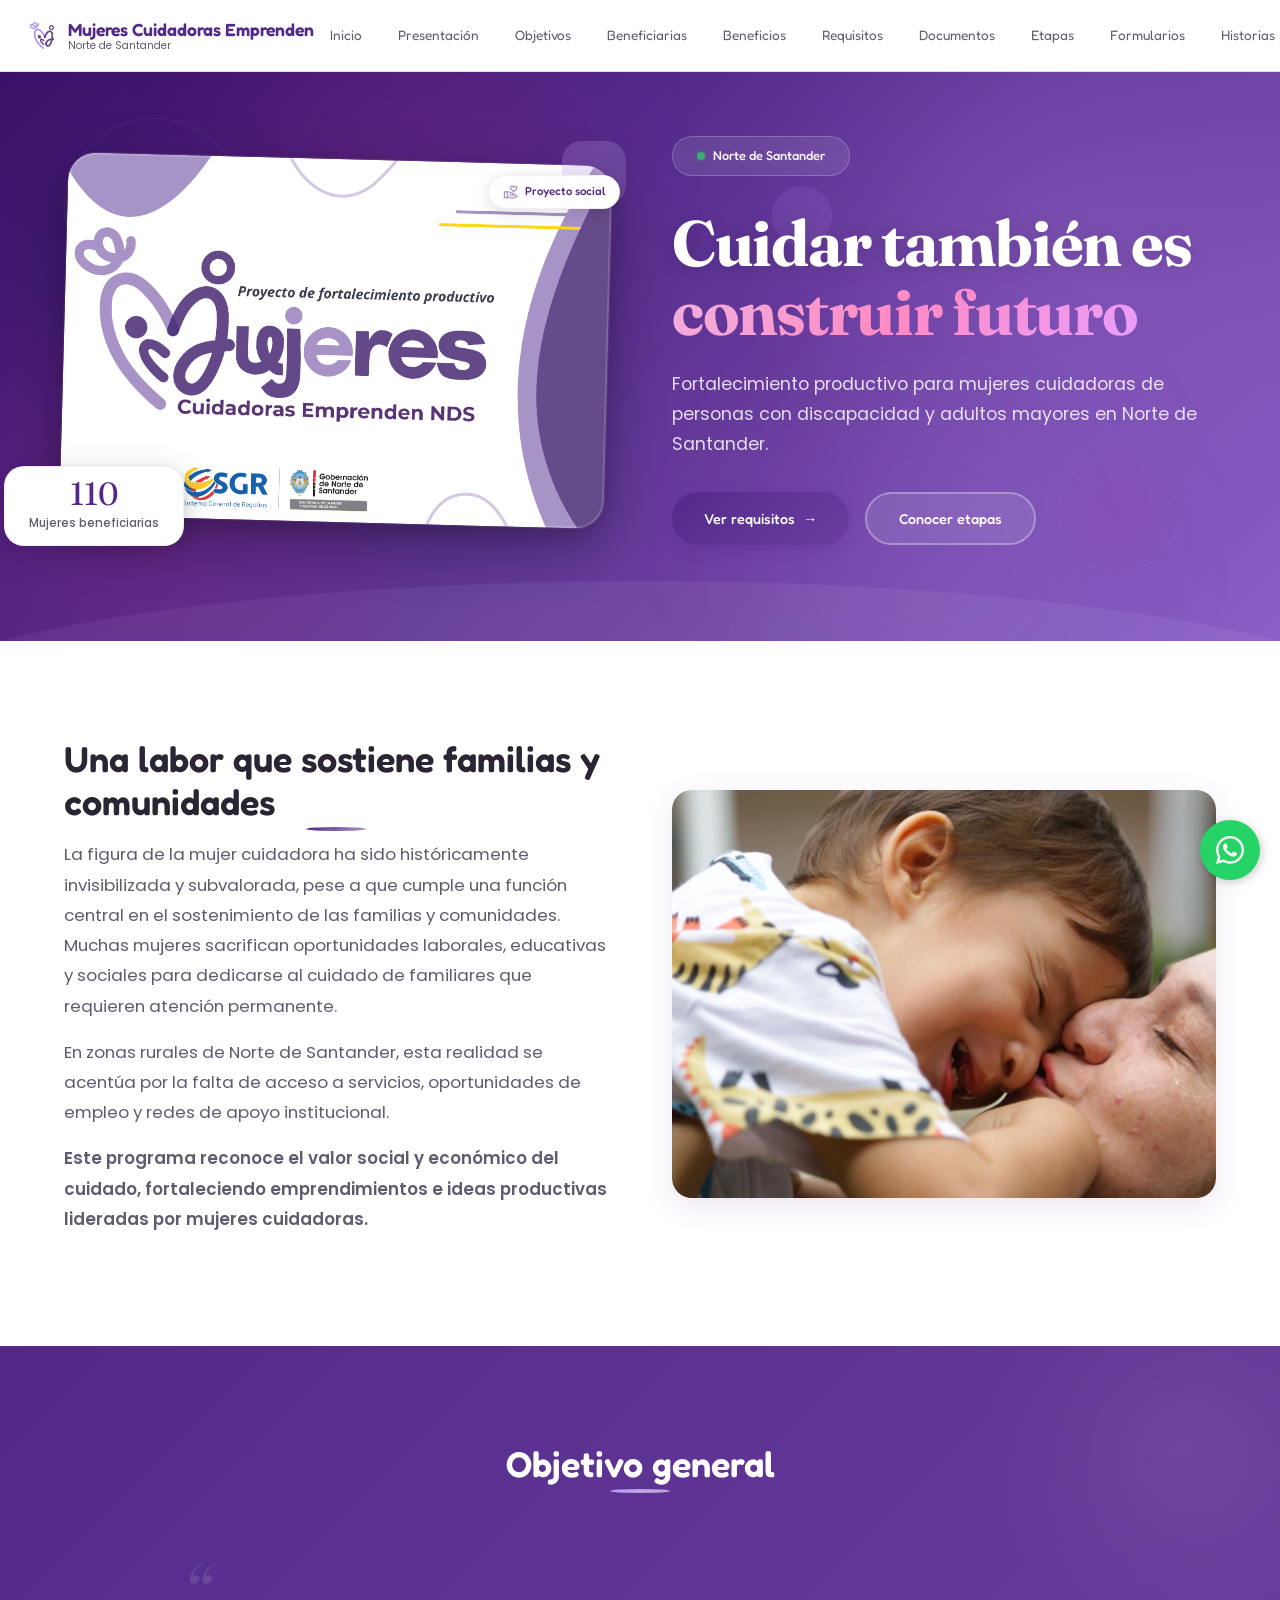
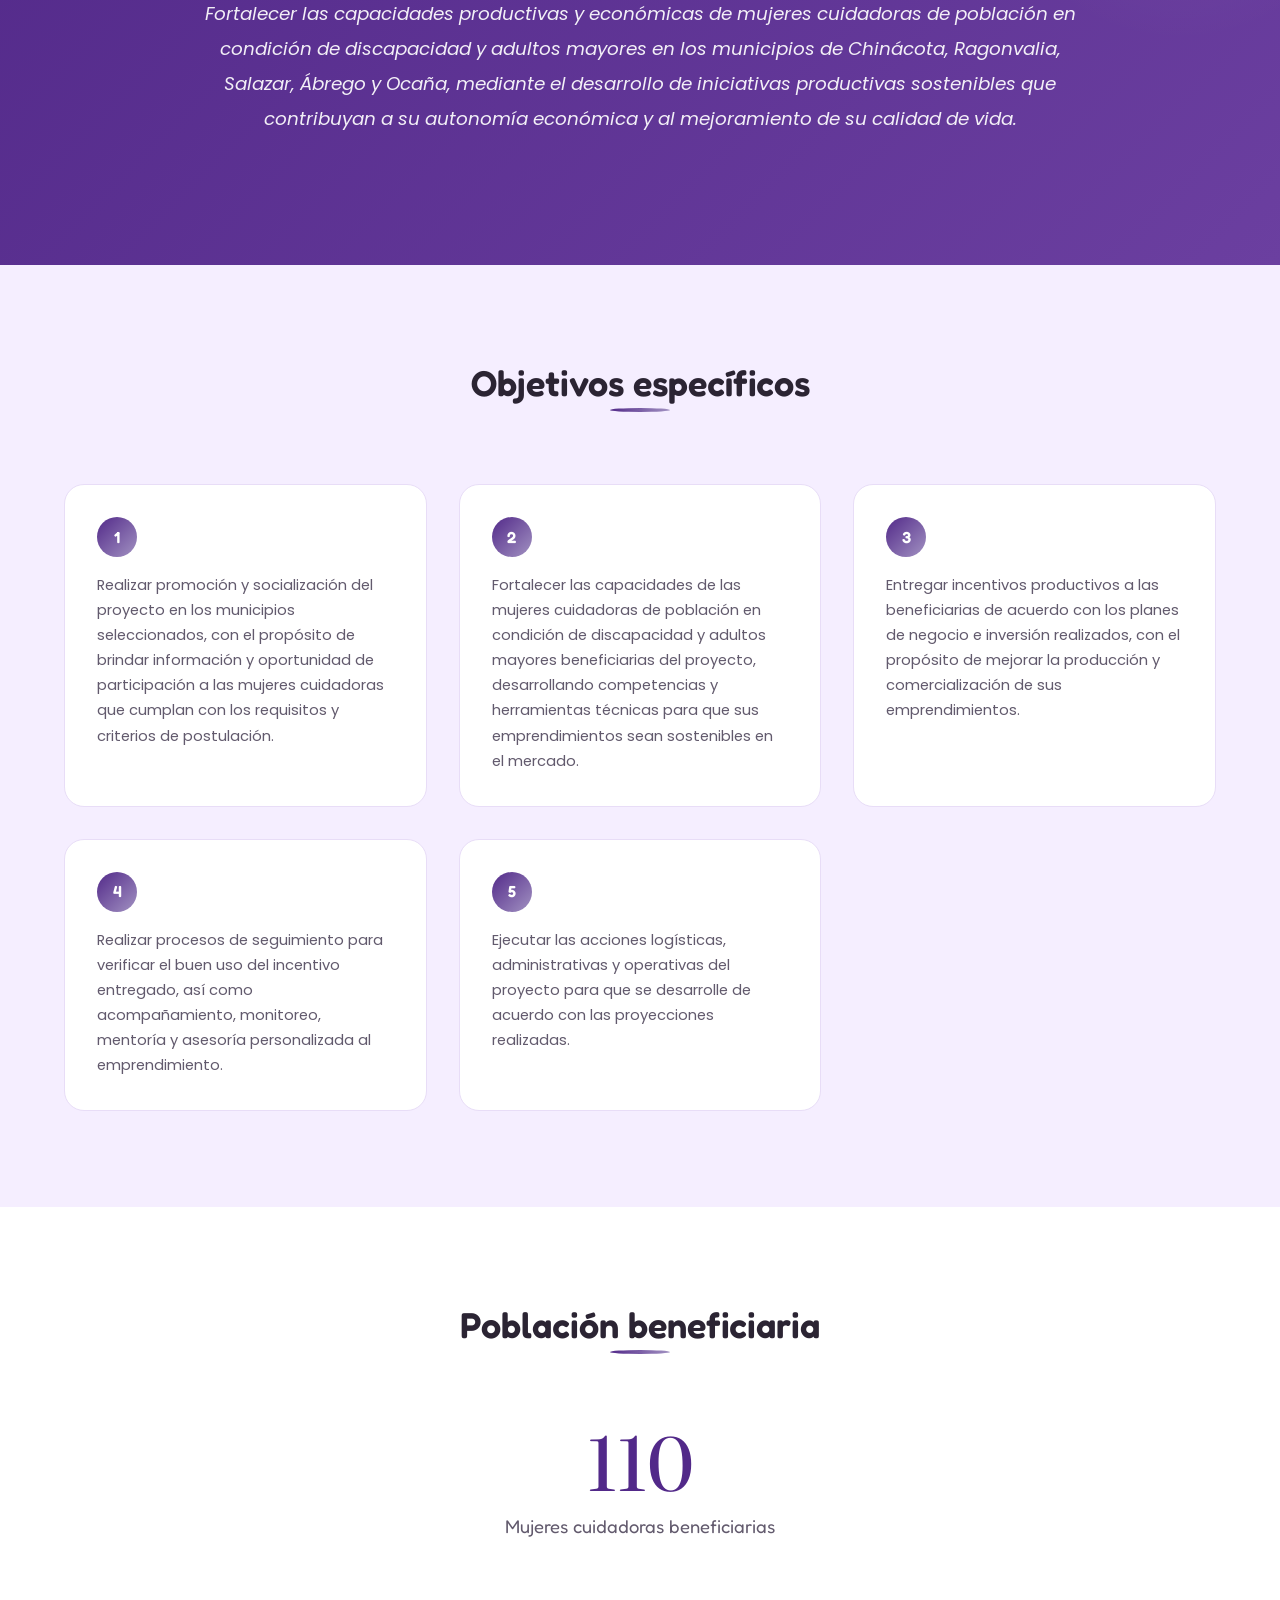
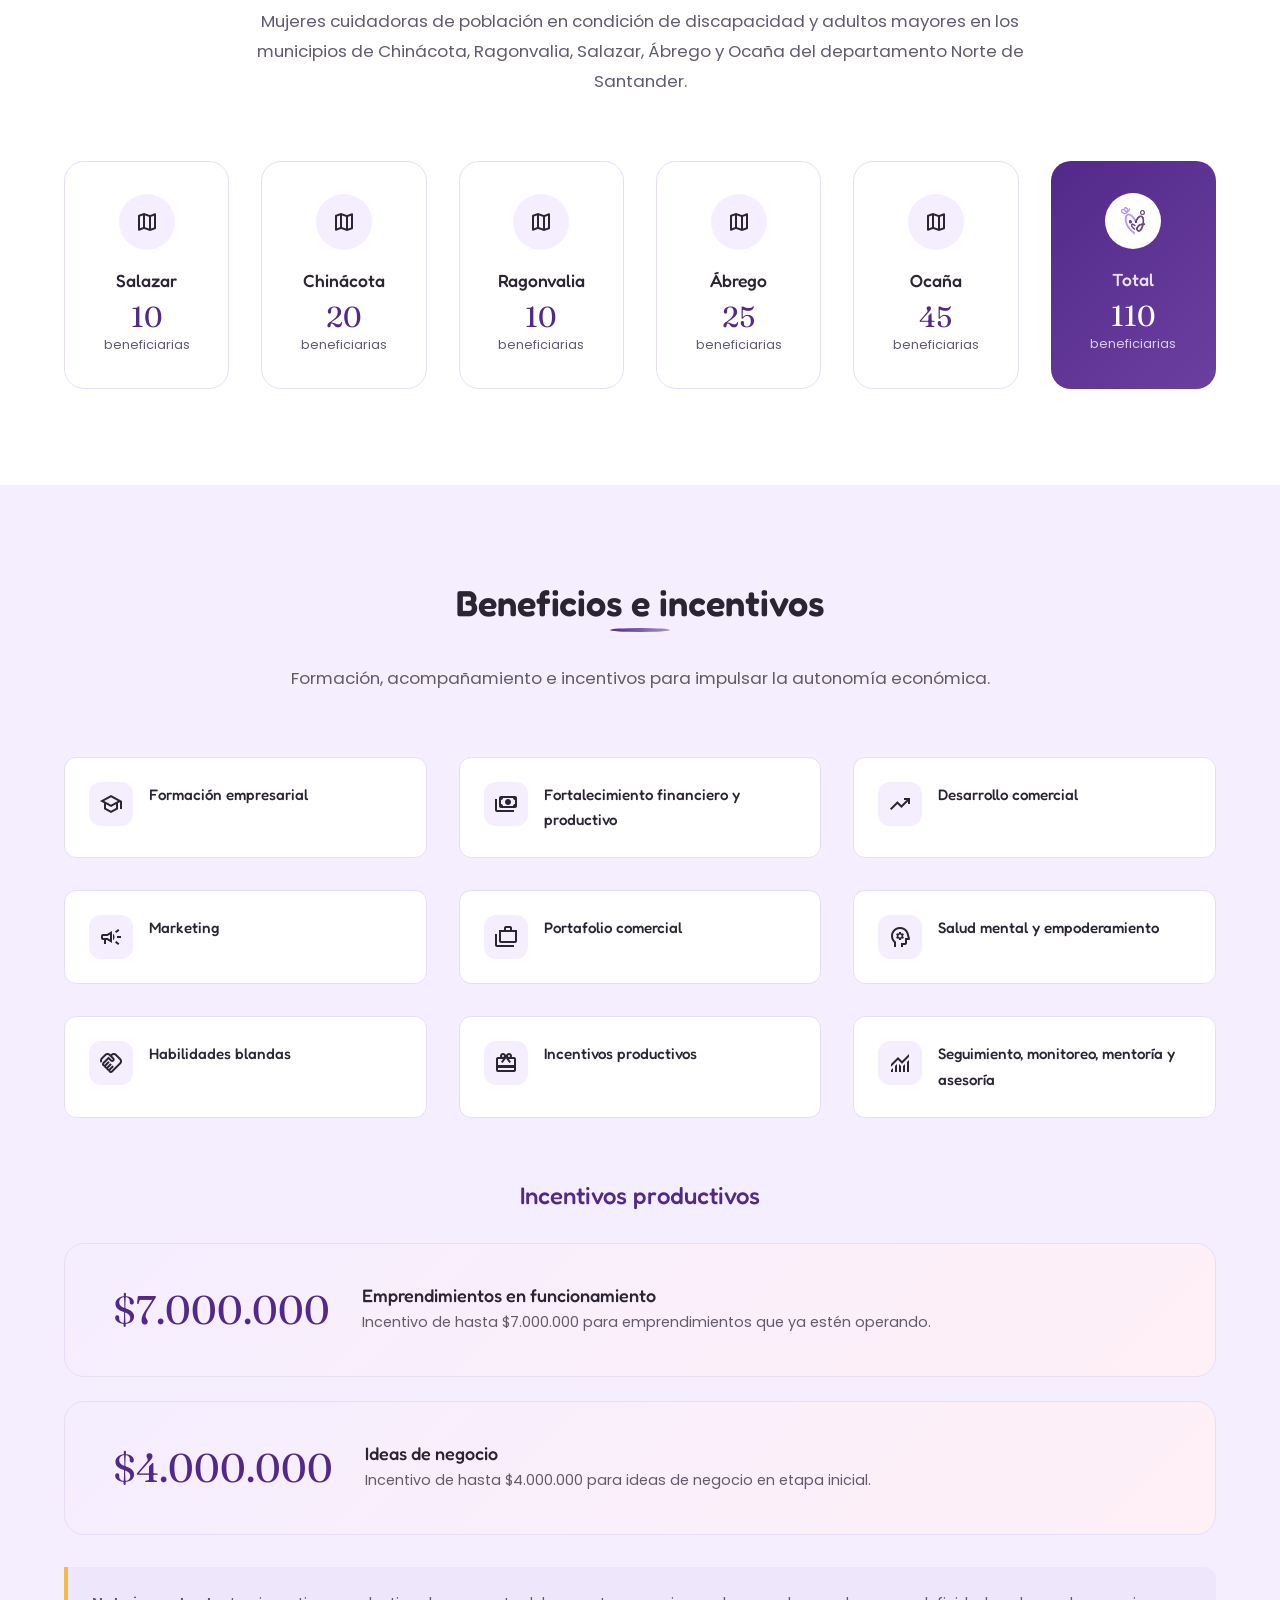
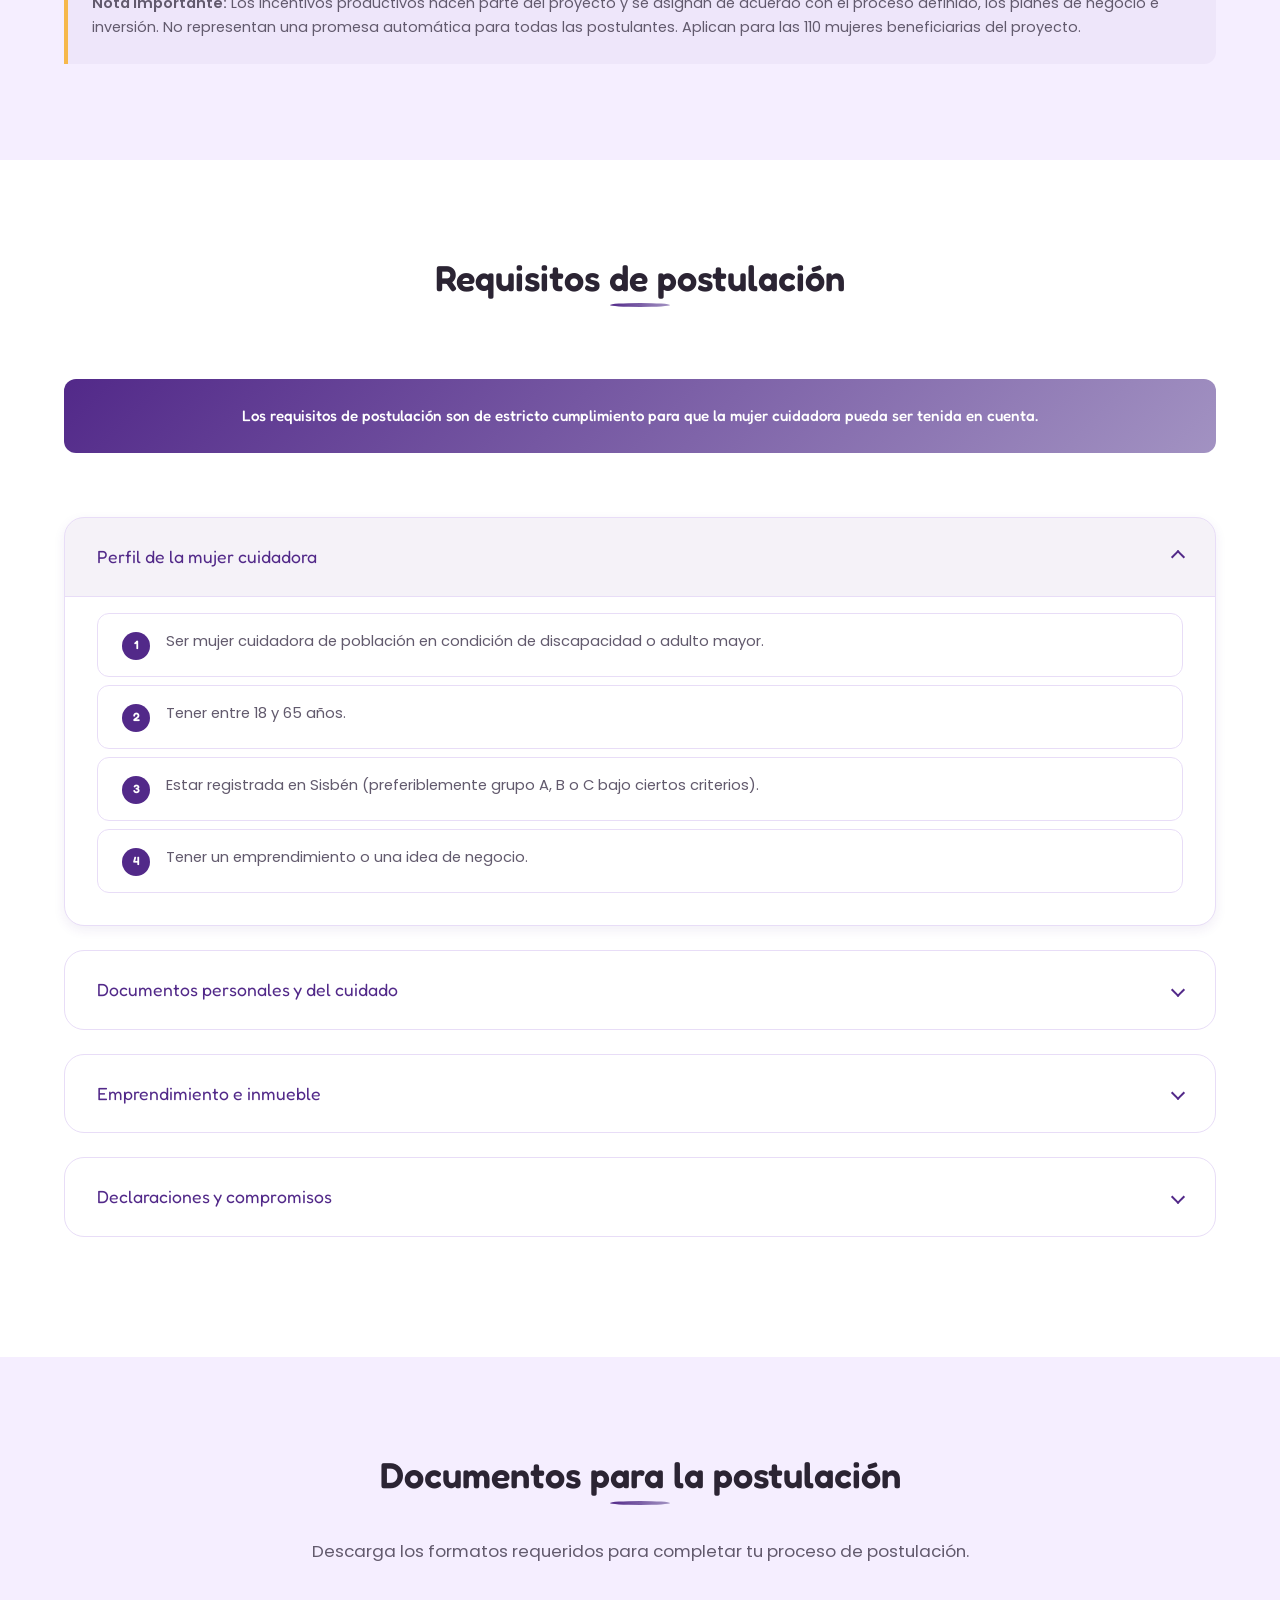
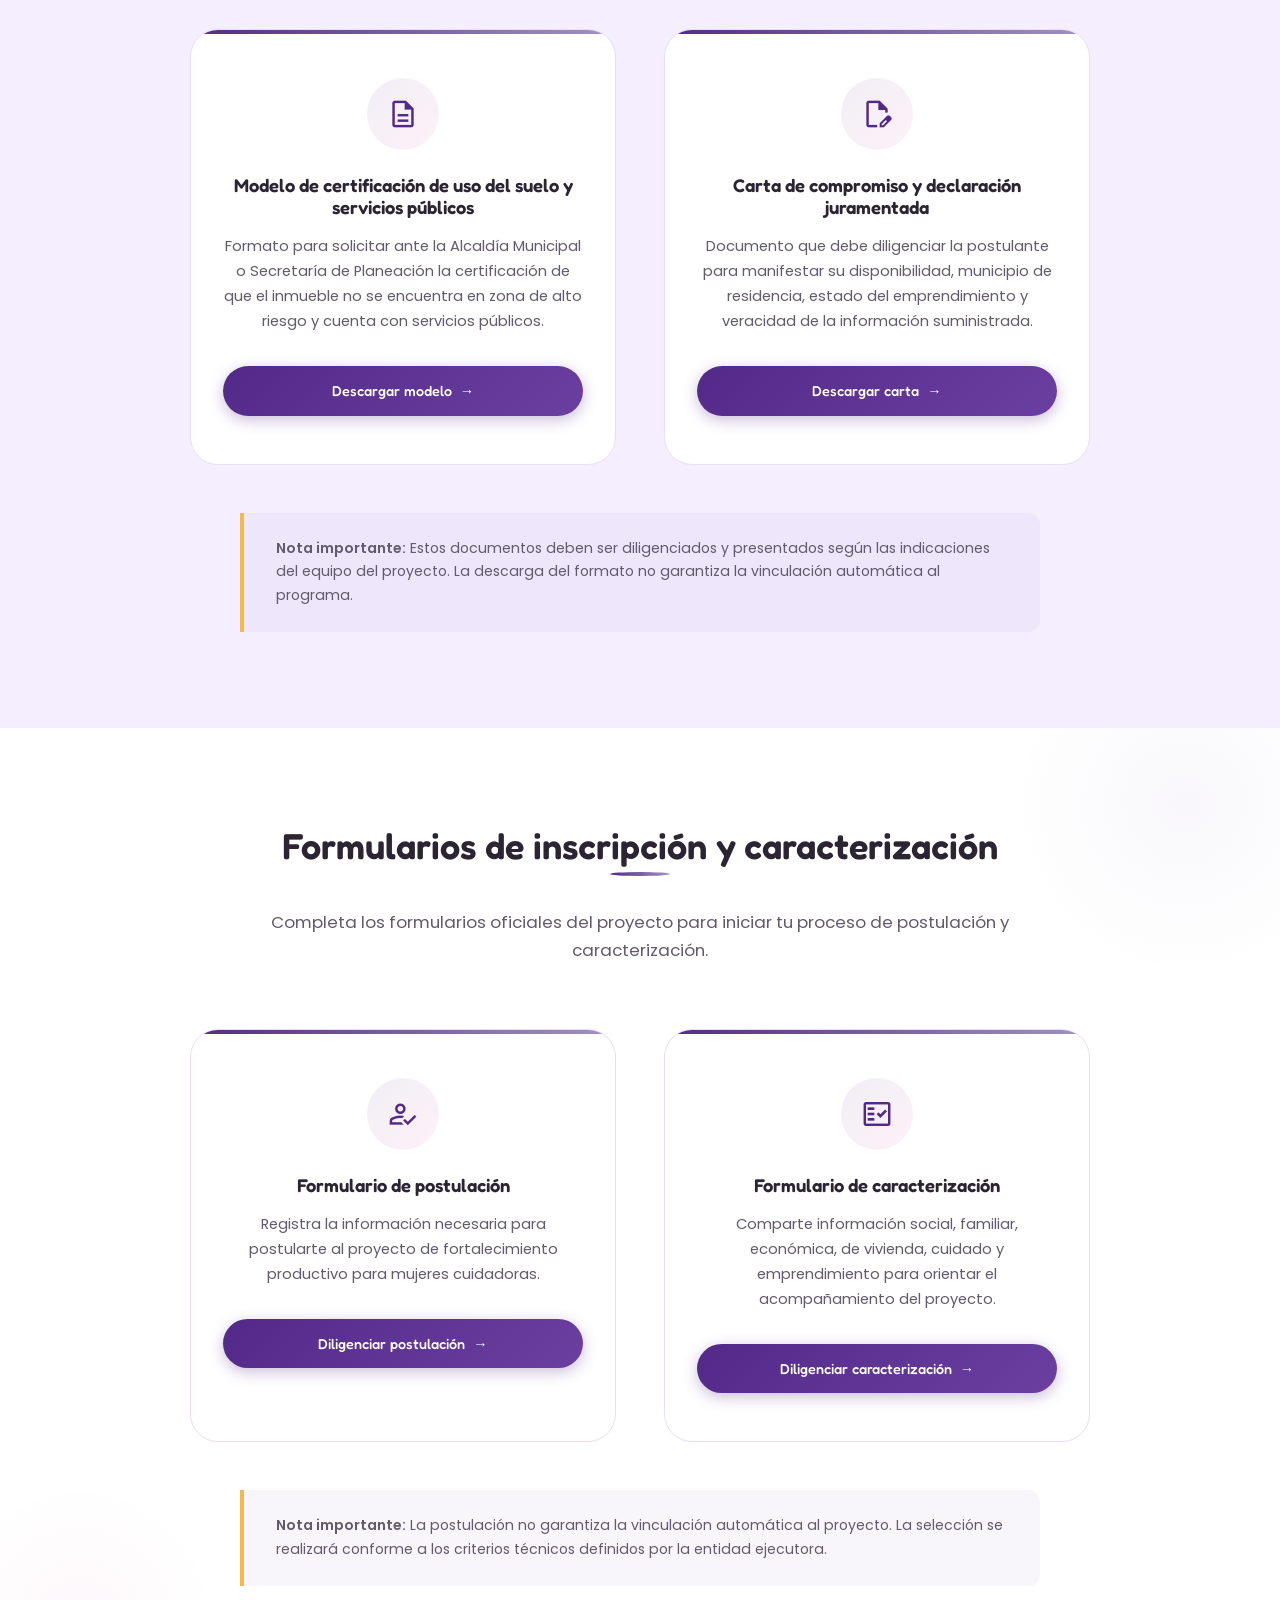
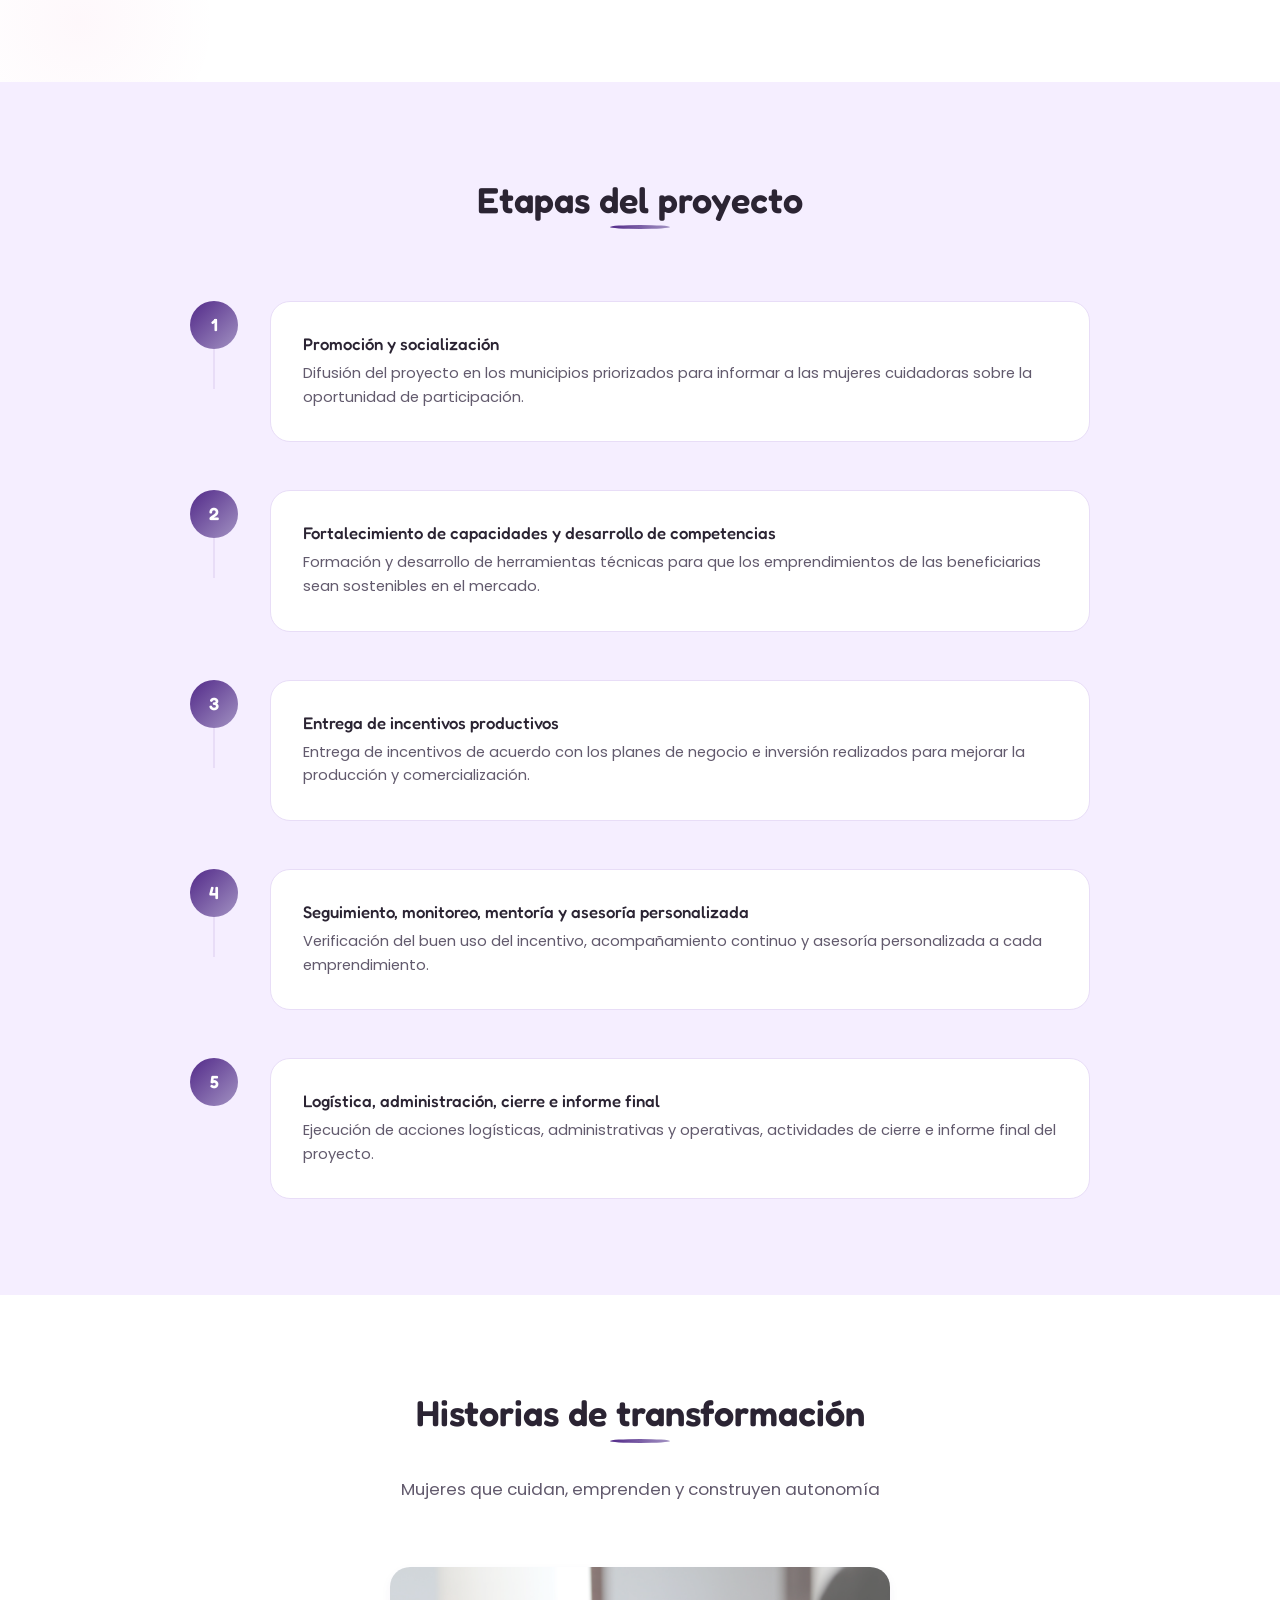
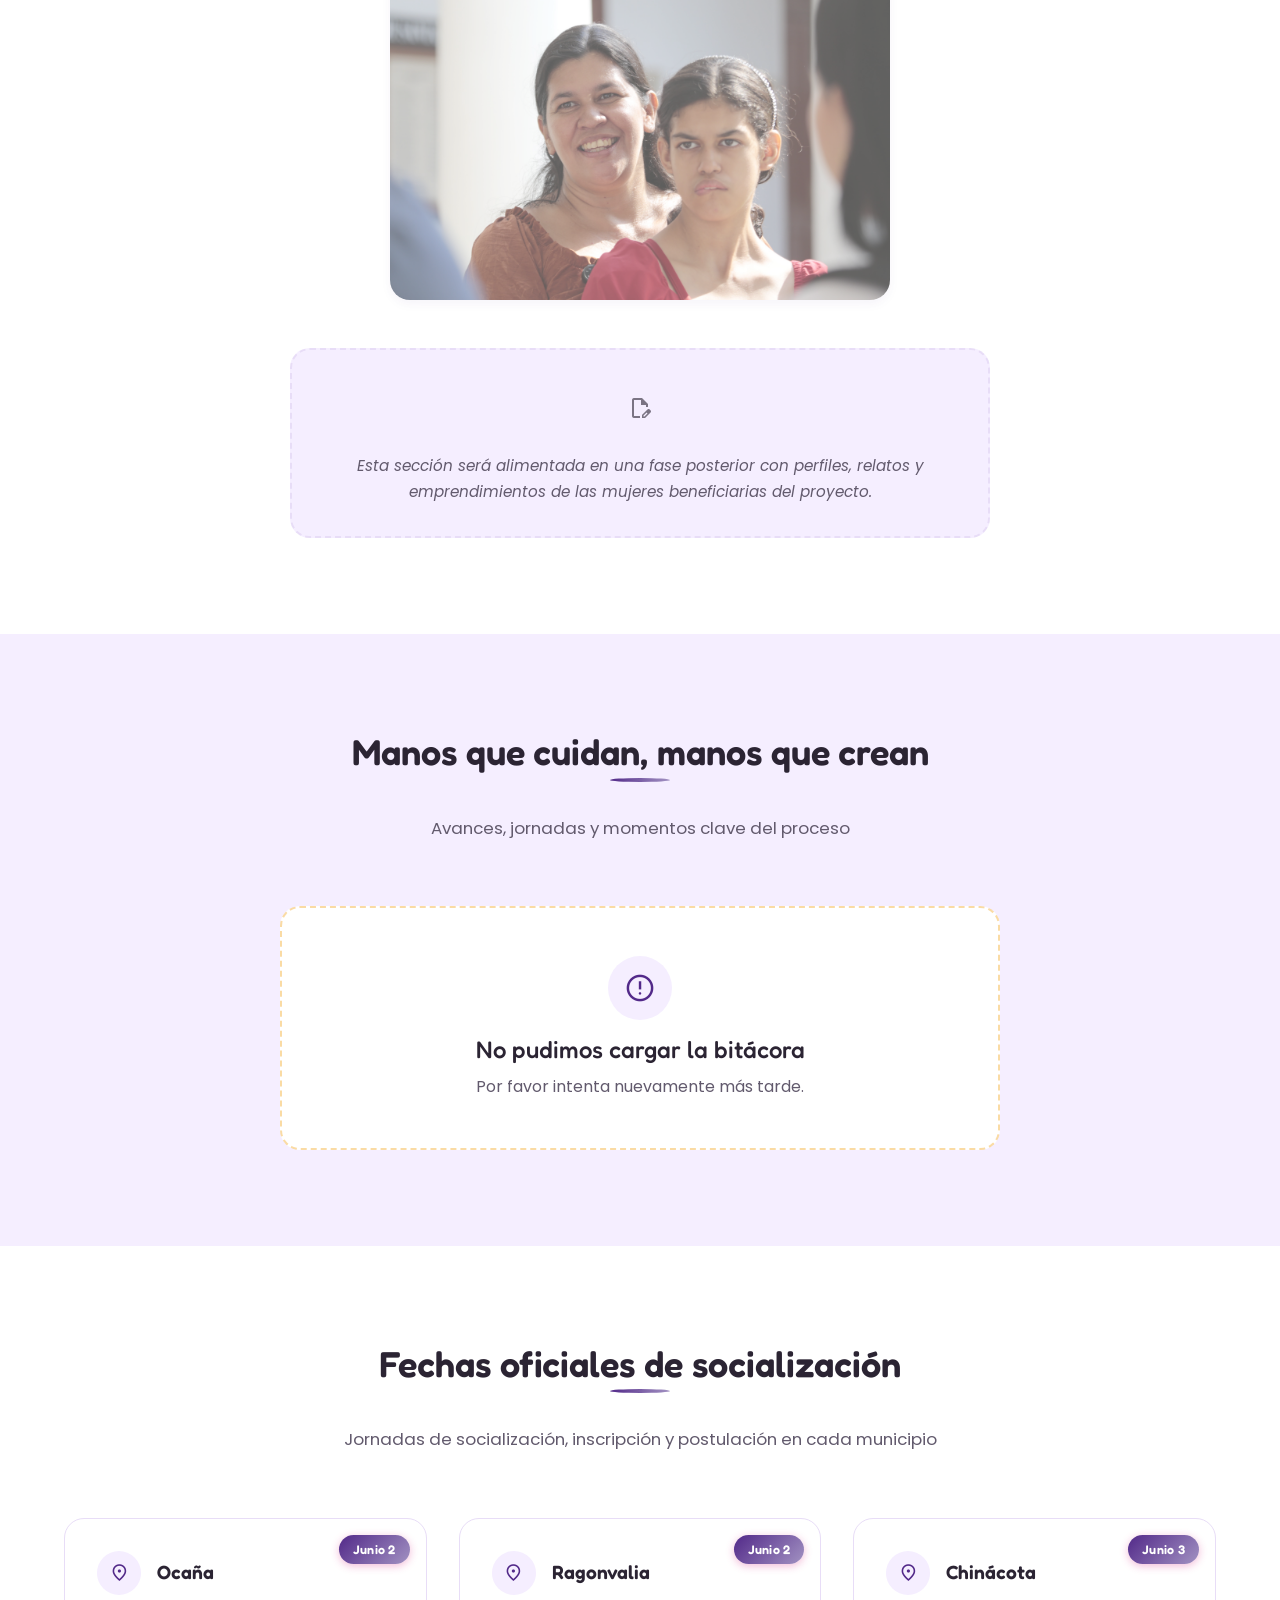
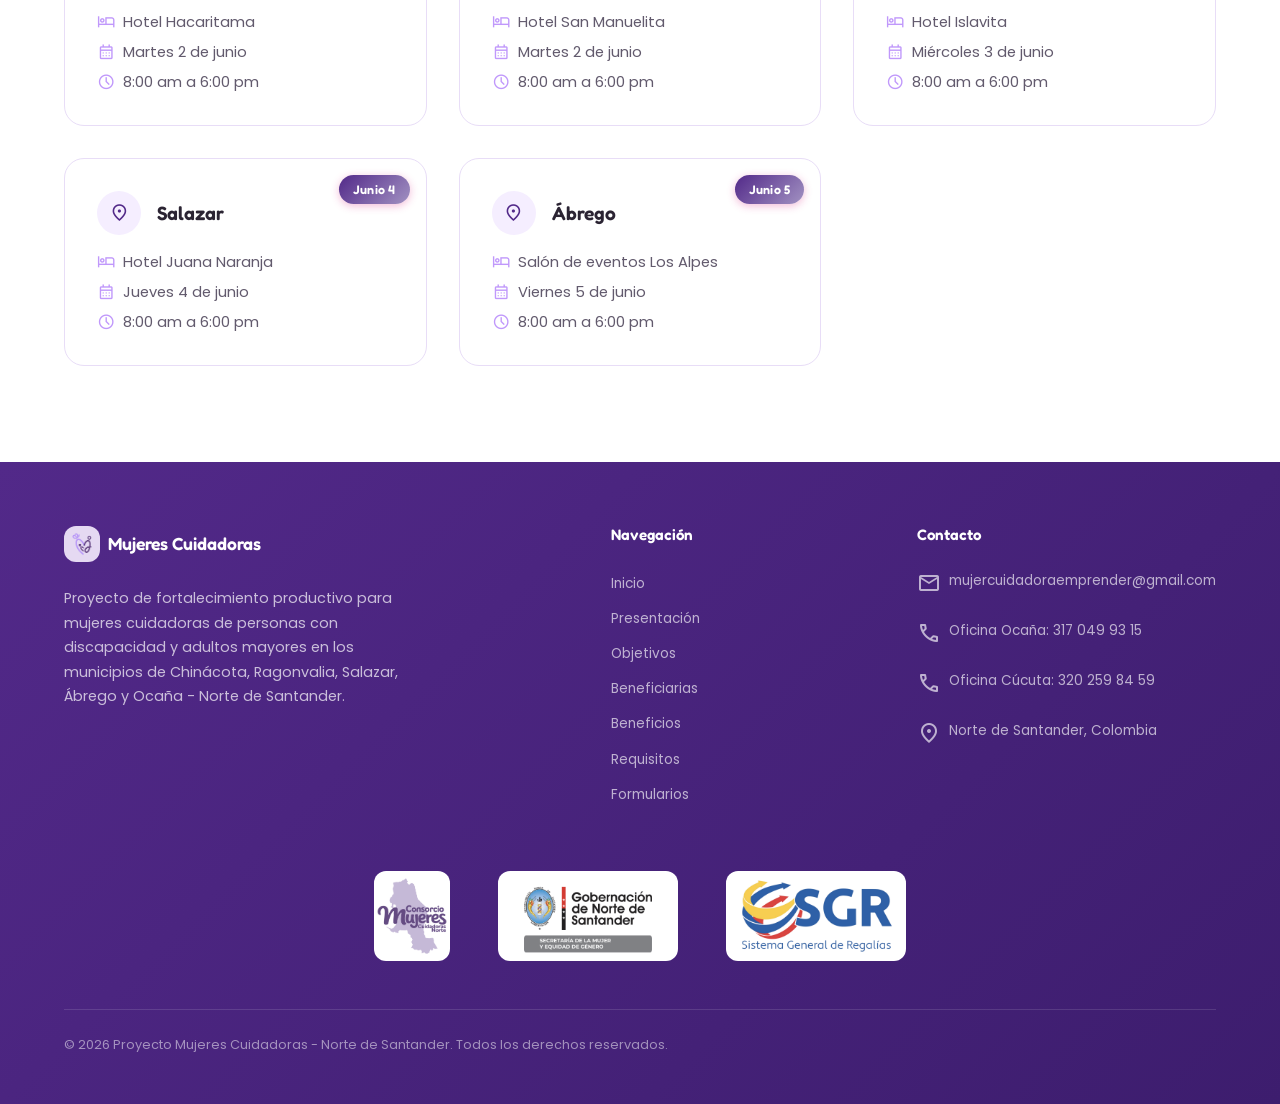
==== index.html @ 7362c246 "wawawawa" ====
<!DOCTYPE html>
<html lang="es">

<head>
    <meta charset="UTF-8">
    <meta name="viewport" content="width=device-width, initial-scale=1.0">
    <title>Fortalecimiento Productivo - Mujer Cuidadora | Norte de Santander</title>
    <meta name="description"
        content="Proyecto de fortalecimiento productivo para mujeres cuidadoras de personas con discapacidad y adultos mayores en Chinácota, Ragonvalia, Salazar, Ábrego y Ocaña, Norte de Santander.">
    <link rel="preconnect" href="https://fonts.googleapis.com">
    <link rel="preconnect" href="https://fonts.gstatic.com" crossorigin>
    <link
        href="https://fonts.googleapis.com/css2?family=Fraunces:wght@100..900&family=Fredoka:wght@300..700&family=Poppins:wght@300;400;500;600;700&display=swap"
        rel="stylesheet">
    <link href="https://fonts.googleapis.com/css2?family=Material+Symbols+Outlined:opsz,wght,FILL,GRAD@24,400,0,0"
        rel="stylesheet" />
    <link rel="stylesheet" href="css/main.css">
</head>

<body>
    <!-- HEADER -->
    <header class="site-header" id="inicio">
        <div class="site-header__inner">
            <a href="#inicio" class="site-header__logo" aria-label="Inicio">
                <img src="img/logo_sin_fondo.png" alt="Logo Mujeres Cuidadoras" class="site-header__logo-icon">
                <span class="site-header__logo-text">Mujeres Cuidadoras Emprenden<small>Norte de
                        Santander</small></span>
            </a>
            <nav class="site-nav" aria-label="Navegación principal">
                <button class="site-nav__toggle" aria-label="Abrir menú" aria-expanded="false">
                    <span class="site-nav__toggle-line"></span>
                    <span class="site-nav__toggle-line"></span>
                    <span class="site-nav__toggle-line"></span>
                </button>
                <ul class="site-nav__list" role="menubar">
                    <li role="none"><a href="#inicio" class="site-nav__link" role="menuitem">Inicio</a></li>
                    <li role="none"><a href="#presentacion" class="site-nav__link" role="menuitem">Presentación</a></li>
                    <li role="none"><a href="#objetivos" class="site-nav__link" role="menuitem">Objetivos</a></li>
                    <li role="none"><a href="#beneficiarias" class="site-nav__link" role="menuitem">Beneficiarias</a>
                    </li>
                    <li role="none"><a href="#beneficios" class="site-nav__link" role="menuitem">Beneficios</a></li>
                    <li role="none"><a href="#requisitos" class="site-nav__link" role="menuitem">Requisitos</a></li>
                    <li role="none"><a href="#documentos" class="site-nav__link" role="menuitem">Documentos</a></li>
                    <li role="none"><a href="#etapas" class="site-nav__link" role="menuitem">Etapas</a></li>
                    <li role="none"><a href="#formularios" class="site-nav__link" role="menuitem">Formularios</a></li>
                    <li role="none"><a href="#historias" class="site-nav__link" role="menuitem">Historias</a></li>
                    <li role="none"><a href="#bitacora" class="site-nav__link" role="menuitem">Bitácora</a></li>
                    <li role="none"><a href="#contacto" class="site-nav__link" role="menuitem">Contacto</a></li>
                </ul>
            </nav>
            <div class="site-nav__overlay" aria-hidden="true"></div>
        </div>
    </header>
    <main>
        <!-- HERO -->
        <section class="hero" id="hero" aria-label="Banner principal">
            <!-- Decoraciones de fondo -->
            <div class="hero__deco-circle hero__deco-circle--1"></div>
            <div class="hero__deco-circle hero__deco-circle--2"></div>
            <div class="hero__deco-circle hero__deco-circle--3"></div>
            <div class="hero__deco-glow hero__deco-glow--1"></div>
            <div class="hero__deco-glow hero__deco-glow--2"></div>
            <div class="hero__deco-curve">
                <svg viewBox="0 0 1440 80" preserveAspectRatio="none" fill="none" xmlns="http://www.w3.org/2000/svg">
                    <path d="M0 80 C360 0, 1080 0, 1440 80 L1440 80 L0 80 Z" fill="#FFFFFF" fill-opacity="0.06" />
                </svg>
            </div>
            <div class="container">
                <div class="hero__inner">
                    <div class="hero__image-wrapper">
                        <div class="hero__image-frame">
                            <img src="img/Banner_WEB.png"
                                alt="Mujeres cuidadoras emprendedoras de Norte de Santander reunidas, mostrando sus productos y emprendimientos"
                                class="hero__image" width="900" height="600">
                        </div>
                        <div class="hero__decoration hero__decoration--stat">
                            <span class="hero__decoration-number">110</span>
                            <span class="hero__decoration-label">Mujeres beneficiarias</span>
                        </div>
                        <div class="hero__decoration hero__decoration--dots"></div>
                        <div class="hero__mini-badge">
                            <span class="material-symbols-outlined">volunteer_activism</span>
                            Proyecto social
                        </div>
                    </div>
                    <div class="hero__content">
                        <span class="hero__badge"><span class="hero__badge-dot"></span> Norte de Santander</span>
                        <h1 class="hero__title">Cuidar también es <span class="hero__title-accent">construir
                                futuro</span></h1>
                        <p class="hero__text">Fortalecimiento productivo para mujeres cuidadoras de personas con
                            discapacidad y adultos mayores en Norte de Santander.</p>
                        <div class="hero__actions">
                            <a href="#requisitos" class="btn btn--primary">Ver requisitos <span
                                    class="btn__arrow">&rarr;</span></a>
                            <a href="#etapas" class="btn btn--secondary">Conocer etapas</a>
                        </div>
                    </div>
                </div>
            </div>
        </section>

        <!-- PRESENTACION -->
        <section class="section presentacion" id="presentacion" aria-label="Presentación del proyecto">
            <div class="container">
                <div class="presentacion__content">
                    <div class="presentacion__text">
                        <h2 class="section__title">Una labor que sostiene familias y comunidades</h2>
                        <p>La figura de la mujer cuidadora ha sido históricamente invisibilizada y subvalorada, pese a
                            que cumple una función central en el sostenimiento de las familias y comunidades. Muchas
                            mujeres sacrifican oportunidades laborales, educativas y sociales para dedicarse al cuidado
                            de familiares que requieren atención permanente.</p>
                        <p>En zonas rurales de Norte de Santander, esta realidad se acentúa por la falta de acceso a
                            servicios, oportunidades de empleo y redes de apoyo institucional.</p>
                        <p><strong>Este programa reconoce el valor social y económico del cuidado, fortaleciendo
                                emprendimientos e ideas productivas lideradas por mujeres cuidadoras.</strong></p>
                    </div>
                    <div class="presentacion__image">
                        <img src="img/img_2.png" alt="Mujer cuidadora emprendedora trabajando en su taller artesanal"
                            width="800" height="600">
                    </div>
                </div>
            </div>
        </section>

        <!-- Objetivo general -->
        <section class="section objetivo-general" id="objetivo-general" aria-label="Objetivo general">
            <div class="container">
                <div class="section__header">
                    <h2 class="section__title">Objetivo general</h2>
                </div>
                <p class="objetivo-general__text">Fortalecer las capacidades productivas y económicas de mujeres
                    cuidadoras de población en condición de discapacidad y adultos mayores en los municipios de
                    Chinácota, Ragonvalia, Salazar, Ábrego y Ocaña, mediante el desarrollo de iniciativas productivas
                    sostenibles que contribuyan a su autonomía económica y al mejoramiento de su calidad de vida.</p>
            </div>
        </section>

        <!-- OBJETIVOS específicos -->
        <section class="section objetivos-especificos" id="objetivos" aria-label="Objetivos específicos">
            <div class="container">
                <div class="section__header">
                    <h2 class="section__title">Objetivos específicos</h2>
                </div>
                <div class="grid-auto">
                    <div class="info-card">
                        <span class="info-card__number">1</span>
                        <p class="info-card__text">Realizar promoción y socialización del proyecto en los municipios
                            seleccionados, con el propósito de brindar información y oportunidad de participación a las
                            mujeres cuidadoras que cumplan con los requisitos y criterios de postulación.</p>
                    </div>
                    <div class="info-card">
                        <span class="info-card__number">2</span>
                        <p class="info-card__text">Fortalecer las capacidades de las mujeres cuidadoras de población en
                            condición de discapacidad y adultos mayores beneficiarias del proyecto, desarrollando
                            competencias y herramientas técnicas para que sus emprendimientos sean sostenibles en el
                            mercado.</p>
                    </div>
                    <div class="info-card">
                        <span class="info-card__number">3</span>
                        <p class="info-card__text">Entregar incentivos productivos a las beneficiarias de acuerdo con
                            los planes de negocio e inversión realizados, con el propósito de mejorar la producción y
                            comercialización de sus emprendimientos.</p>
                    </div>
                    <div class="info-card">
                        <span class="info-card__number">4</span>
                        <p class="info-card__text">Realizar procesos de seguimiento para verificar el buen uso del
                            incentivo entregado, así como acompañamiento, monitoreo, mentoría y asesoría personalizada
                            al emprendimiento.</p>
                    </div>
                    <div class="info-card">
                        <span class="info-card__number">5</span>
                        <p class="info-card__text">Ejecutar las acciones logísticas, administrativas y operativas del
                            proyecto para que se desarrolle de acuerdo con las proyecciones realizadas.</p>
                    </div>
                </div>
            </div>
        </section>

        <!-- Población beneficiaria -->
        <section class="section poblacion" id="beneficiarias" aria-label="Población beneficiaria">
            <div class="container">
                <div class="section__header">
                    <h2 class="section__title">Población beneficiaria</h2>
                </div>
                <div class="poblacion__total">
                    <div class="poblacion__number">110</div>
                    <div class="poblacion__label">Mujeres cuidadoras beneficiarias</div>
                </div>
                <p class="poblacion__description">Mujeres cuidadoras de población en condición de discapacidad y adultos
                    mayores en los municipios de Chinácota, Ragonvalia, Salazar, Ábrego y Ocaña del departamento Norte
                    de Santander.</p>
                <div class="grid-auto" style="grid-template-columns: repeat(auto-fit, minmax(160px, 1fr));">
                    <div class="municipality-card">
                        <div class="municipality-card__icon"><span class="material-symbols-outlined">map</span></div>
                        <div class="municipality-card__name">Salazar</div>
                        <div class="municipality-card__count">10</div>
                        <div class="municipality-card__label">beneficiarias</div>
                    </div>
                    <div class="municipality-card">
                        <div class="municipality-card__icon"><span class="material-symbols-outlined">map</span></div>
                        <div class="municipality-card__name">Chinácota</div>
                        <div class="municipality-card__count">20</div>
                        <div class="municipality-card__label">beneficiarias</div>
                    </div>
                    <div class="municipality-card">
                        <div class="municipality-card__icon"><span class="material-symbols-outlined">map</span></div>
                        <div class="municipality-card__name">Ragonvalia</div>
                        <div class="municipality-card__count">10</div>
                        <div class="municipality-card__label">beneficiarias</div>
                    </div>
                    <div class="municipality-card">
                        <div class="municipality-card__icon"><span class="material-symbols-outlined">map</span></div>
                        <div class="municipality-card__name">Ábrego</div>
                        <div class="municipality-card__count">25</div>
                        <div class="municipality-card__label">beneficiarias</div>
                    </div>
                    <div class="municipality-card">
                        <div class="municipality-card__icon"><span class="material-symbols-outlined">map</span></div>
                        <div class="municipality-card__name">Ocaña</div>
                        <div class="municipality-card__count">45</div>
                        <div class="municipality-card__label">beneficiarias</div>
                    </div>
                    <div class="municipality-card municipality-card--total">
                        <div class="municipality-card__icon"><img src="img/logo_sin_fondo.png"
                                alt="Logo Mujeres Cuidadoras" style="width: 36px; height: 36px; object-fit: contain;">
                        </div>
                        <div class="municipality-card__name">Total</div>
                        <div class="municipality-card__count">110</div>
                        <div class="municipality-card__label">beneficiarias</div>
                    </div>
                </div>
            </div>
        </section>

        <!-- BENEFICIOS E INCENTIVOS -->
        <section class="section beneficios" id="beneficios" aria-label="Beneficios e incentivos">
            <div class="container">
                <div class="section__header">
                    <h2 class="section__title">Beneficios e incentivos</h2>
                    <p class="section__subtitle">Formación, acompañamiento e incentivos para impulsar la autonomía
                        económica.</p>
                </div>
                <div class="grid-auto">
                    <div class="benefit-card">
                        <div class="benefit-card__icon"><span class="material-symbols-outlined">school</span></div>
                        <div class="benefit-card__title">Formación empresarial</div>
                    </div>
                    <div class="benefit-card">
                        <div class="benefit-card__icon"><span class="material-symbols-outlined">payments</span></div>
                        <div class="benefit-card__title">Fortalecimiento financiero y productivo</div>
                    </div>
                    <div class="benefit-card">
                        <div class="benefit-card__icon"><span class="material-symbols-outlined">trending_up</span></div>
                        <div class="benefit-card__title">Desarrollo comercial</div>
                    </div>
                    <div class="benefit-card">
                        <div class="benefit-card__icon"><span class="material-symbols-outlined">campaign</span></div>
                        <div class="benefit-card__title">Marketing</div>
                    </div>
                    <div class="benefit-card">
                        <div class="benefit-card__icon"><span class="material-symbols-outlined">cases</span></div>
                        <div class="benefit-card__title">Portafolio comercial</div>
                    </div>
                    <div class="benefit-card">
                        <div class="benefit-card__icon"><span class="material-symbols-outlined">psychology</span></div>
                        <div class="benefit-card__title">Salud mental y empoderamiento</div>
                    </div>
                    <div class="benefit-card">
                        <div class="benefit-card__icon"><span class="material-symbols-outlined">handshake</span></div>
                        <div class="benefit-card__title">Habilidades blandas</div>
                    </div>
                    <div class="benefit-card">
                        <div class="benefit-card__icon"><span class="material-symbols-outlined">card_giftcard</span>
                        </div>
                        <div class="benefit-card__title">Incentivos productivos</div>
                    </div>
                    <div class="benefit-card">
                        <div class="benefit-card__icon"><span class="material-symbols-outlined">monitoring</span></div>
                        <div class="benefit-card__title">Seguimiento, monitoreo, mentoría y asesoría</div>
                    </div>
                </div>
                <div class="beneficios__incentivos">
                    <div class="beneficios__incentivos-header">
                        <h3>Incentivos productivos</h3>
                    </div>
                    <div class="incentivo-card">
                        <div class="incentivo-card__amount">$7.000.000</div>
                        <div class="incentivo-card__info">
                            <h4>Emprendimientos en funcionamiento</h4>
                            <p>Incentivo de hasta $7.000.000 para emprendimientos que ya estén operando.</p>
                        </div>
                    </div>
                    <div class="incentivo-card">
                        <div class="incentivo-card__amount">$4.000.000</div>
                        <div class="incentivo-card__info">
                            <h4>Ideas de negocio</h4>
                            <p>Incentivo de hasta $4.000.000 para ideas de negocio en etapa inicial.</p>
                        </div>
                    </div>
                    <div class="beneficios__disclaimer">
                        <strong>Nota importante:</strong> Los incentivos productivos hacen parte del proyecto y se
                        asignan de acuerdo con el proceso definido, los planes de negocio e inversión. No representan
                        una promesa automática para todas las postulantes. Aplican para las 110 mujeres beneficiarias
                        del proyecto.
                    </div>
                </div>
            </div>
        </section>

        <!-- REQUISITOS DE postulación -->
        <section class="section requisitos" id="requisitos" aria-label="Requisitos de postulación">
            <div class="container">
                <div class="section__header">
                    <h2 class="section__title">Requisitos de postulación</h2>
                </div>
                <div class="requisitos__aviso">Los requisitos de postulación son de estricto cumplimiento para que la
                    mujer cuidadora pueda ser tenida en cuenta.</div>

                <details class="requisitos__group" open>
                    <summary class="requisitos__group-title">Perfil de la mujer cuidadora</summary>
                    <div class="requisitos__group-content">
                        <div class="requirement-card"><span class="requirement-card__number">1</span>
                            <p class="requirement-card__text">Ser mujer cuidadora de población en condición de
                                discapacidad
                                o adulto mayor.</p>
                        </div>
                        <div class="requirement-card"><span class="requirement-card__number">2</span>
                            <p class="requirement-card__text">Tener entre 18 y 65 años.</p>
                        </div>
                        <div class="requirement-card"><span class="requirement-card__number">3</span>
                            <p class="requirement-card__text">Estar registrada en Sisbén (preferiblemente grupo A, B o C
                                bajo ciertos criterios).</p>
                        </div>
                        <div class="requirement-card"><span class="requirement-card__number">4</span>
                            <p class="requirement-card__text">Tener un emprendimiento o una idea de negocio.</p>
                        </div>
                    </div>
                </details>

                <details class="requisitos__group">
                    <summary class="requisitos__group-title">Documentos personales y del cuidado</summary>
                    <div class="requisitos__group-content">
                        <div class="requirement-card"><span class="requirement-card__number">5</span>
                            <p class="requirement-card__text">Presentar registro del certificado de la persona en
                                condición
                                de discapacidad o del adulto mayor.</p>
                        </div>
                        <div class="requirement-card"><span class="requirement-card__number">6</span>
                            <p class="requirement-card__text">Presentar documento de identidad del adulto mayor.</p>
                        </div>
                        <div class="requirement-card"><span class="requirement-card__number">7</span>
                            <p class="requirement-card__text">Presentar Historia clínica del adulto mayor y/o de la
                                persona
                                con discapacidad.</p>
                        </div>
                        <div class="requirement-card"><span class="requirement-card__number">8</span>
                            <p class="requirement-card__text">Presentar copia del Sisbén.</p>
                        </div>
                    </div>
                </details>

                <details class="requisitos__group">
                    <summary class="requisitos__group-title">Emprendimiento e inmueble</summary>
                    <div class="requisitos__group-content">
                        <div class="requirement-card"><span class="requirement-card__number">9</span>
                            <div class="requirement-card__text">Acreditar la titularidad o uso del inmueble donde
                                realiza el
                                emprendimiento. Para esto puede presentar:
                                <ul>
                                    <li>Certificado de libertad y tradición</li>
                                    <li>Carta de compraventa</li>
                                    <li>Documento equivalente</li>
                                    <li>Contrato de arrendamiento</li>
                                    <li>Documento equivalente</li>
                                </ul>
                            </div>
                        </div>
                        <div class="requirement-card"><span class="requirement-card__number">10</span>
                            <p class="requirement-card__text">Presentar certificado donde indique que el inmueble donde
                                realiza el emprendimiento no se encuentra en alto riesgo según el EOT, PBOT o POT. Este
                                certificado debe ser expedido por la Secretaría de Planeación de cada municipio o
                                dependencia encargada.</p>
                        </div>
                        <div class="requirement-card"><span class="requirement-card__number">11</span>
                            <p class="requirement-card__text">Presentar certificado de que el inmueble donde realiza el
                                emprendimiento cuenta con servicios públicos. Este certificado debe ser expedido por la
                                empresa encargada en cada municipio o por la administración municipal.</p>
                        </div>
                        <div class="requirement-card"><span class="requirement-card__number">12</span>
                            <p class="requirement-card__text">Presentar certificado con firma autenticada por la mujer
                                cuidadora emprendedora donde indique que el emprendimiento que está desarrollando es
                                sostenible.</p>
                        </div>
                    </div>
                </details>

                <details class="requisitos__group">
                    <summary class="requisitos__group-title">Declaraciones y compromisos</summary>
                    <div class="requisitos__group-content">
                        <div class="requirement-card"><span class="requirement-card__number">13</span>
                            <p class="requirement-card__text">Presentar declaración juramentada que indique el vínculo
                                con
                                la persona en condición de discapacidad o adulto mayor.</p>
                        </div>
                        <div class="requirement-card"><span class="requirement-card__number">14</span>
                            <p class="requirement-card__text">Tener disposición para realizar todas las actividades del
                                proyecto.</p>
                        </div>
                        <div class="requirement-card"><span class="requirement-card__number">15</span>
                            <p class="requirement-card__text">Presentar carta de aceptación para participar en todos los
                                procesos.</p>
                        </div>
                        <div class="requirement-card"><span class="requirement-card__number">16</span>
                            <p class="requirement-card__text">No haber sido beneficiaria de proyectos similares en los
                                últimos 4 a 5 años en el departamento.</p>
                        </div>
                        <div class="requirement-card"><span class="requirement-card__number">17</span>
                            <p class="requirement-card__text">Presentar declaración juramentada sobre no haber sido
                                beneficiaria de proyectos similares.</p>
                        </div>
                    </div>
                </details>
            </div>
        </section>

        <!-- DOCUMENTOS PARA LA POSTULACIÓN -->
        <section class="section documentos" id="documentos" aria-label="Documentos para la postulación">
            <div class="container">
                <div class="section__header">
                    <h2 class="section__title">Documentos para la postulación</h2>
                    <p class="section__subtitle">Descarga los formatos requeridos para completar tu proceso de
                        postulación.</p>
                </div>

                <div class="formularios__grid">
                    <!-- Tarjeta: Modelo de certificación de uso del suelo y servicios públicos -->
                    <div class="formularios__card">
                        <div class="formularios__icon">
                            <span class="material-symbols-outlined">description</span>
                        </div>
                        <h3 class="formularios__title">Modelo de certificación de uso del suelo y servicios públicos
                        </h3>
                        <p class="formularios__text">
                            Formato para solicitar ante la Alcaldía Municipal o Secretaría de Planeación la
                            certificación
                            de que el inmueble no se encuentra en zona de alto riesgo y cuenta con servicios públicos.
                        </p>

                        <!-- TODO: Reemplazar AQUI_LINK_MODELO_USO_SUELO por el enlace real del PDF "MODELO USO DE SUELOS.pdf" -->
                        <a href="https://drive.google.com/file/d/18q6uEpTP8_kl7Hfr2XxE6KTssrFugmuH/view?usp=share_link"
                            class="btn btn--primary" target="_blank" rel="noopener noreferrer">
                            Descargar modelo <span class="btn__arrow">&rarr;</span>
                        </a>
                    </div>

                    <!-- Tarjeta: Carta de compromiso y declaración juramentada -->
                    <div class="formularios__card">
                        <div class="formularios__icon">
                            <span class="material-symbols-outlined">edit_document</span>
                        </div>
                        <h3 class="formularios__title">Carta de compromiso y declaración juramentada</h3>
                        <p class="formularios__text">
                            Documento que debe diligenciar la postulante para manifestar su disponibilidad, municipio de
                            residencia, estado del emprendimiento y veracidad de la información suministrada.
                        </p>

                        <!-- TODO: Reemplazar AQUI_LINK_CARTA_COMPROMISO por el enlace real del PDF "CARTA DE COMPROMISO Y DECLARACIÓN JURAMENTADA REGALÍAS.pdf" -->
                        <a href="https://drive.google.com/file/d/1t4pG3oU8Wkpot0XtF4DsDrNbYj-d7IAG/view?usp=share_link"
                            class="btn btn--primary" target="_blank" rel="noopener noreferrer">
                            Descargar carta <span class="btn__arrow">&rarr;</span>
                        </a>
                    </div>
                </div>

                <div class="formularios__note">
                    <strong>Nota importante:</strong> Estos documentos deben ser diligenciados y presentados según las
                    indicaciones del equipo del proyecto. La descarga del formato no garantiza la vinculación automática
                    al programa.
                </div>
            </div>
        </section>

        <!-- FORMULARIOS DE INSCRIPCIÓN -->
        <section class="section formularios" id="formularios" aria-label="Formularios de inscripción y caracterización">
            <div class="container">
                <div class="section__header">
                    <h2 class="section__title">Formularios de inscripción y caracterización</h2>
                    <p class="section__subtitle">Completa los formularios oficiales del proyecto para iniciar tu proceso
                        de postulación y caracterización.</p>
                </div>
                <div class="formularios__grid">
                    <!-- Tarjeta: Formulario de postulación -->
                    <div class="formularios__card">
                        <div class="formularios__icon">
                            <span class="material-symbols-outlined">how_to_reg</span>
                        </div>
                        <h3 class="formularios__title">Formulario de postulación</h3>
                        <p class="formularios__text">Registra la información necesaria para postularte al proyecto de
                            fortalecimiento productivo para mujeres cuidadoras.</p>
                        <!-- TODO: Reemplazar AQUI_LINK_FORMULARIO_POSTULACION por el enlace real del formulario -->
                        <a href="https://docs.google.com/forms/d/e/1FAIpQLSdLGuipadDy1hQPS_ckAHSy9ZRQQUrohrI4hgbf52pNLHdB_g/viewform?usp=publish-editor"
                            class="btn btn--primary" target="_blank" rel="noopener noreferrer">
                            Diligenciar postulación <span class="btn__arrow">&rarr;</span>
                        </a>
                    </div>
                    <!-- Tarjeta: Formulario de caracterización -->
                    <div class="formularios__card">
                        <div class="formularios__icon">
                            <span class="material-symbols-outlined">fact_check</span>
                        </div>
                        <h3 class="formularios__title">Formulario de caracterización</h3>
                        <p class="formularios__text">Comparte información social, familiar, económica, de vivienda,
                            cuidado y emprendimiento para orientar el acompañamiento del proyecto.</p>
                        <!-- TODO: Reemplazar AQUI_LINK_FORMULARIO_CARACTERIZACION por el enlace real del formulario -->
                        <a href="https://docs.google.com/forms/d/e/1FAIpQLSet1nvsEaAb5MiUMxfMemgh12R1lkDADutEfHt-VD-43beD7w/viewform?usp=publish-editor"
                            class="btn btn--primary" target="_blank" rel="noopener noreferrer">
                            Diligenciar caracterización <span class="btn__arrow">&rarr;</span>
                        </a>
                    </div>
                </div>
                <div class="formularios__note">
                    <strong>Nota importante:</strong> La postulación no garantiza la vinculación automática al proyecto.
                    La selección se realizará conforme a los criterios técnicos definidos por la entidad ejecutora.
                </div>
            </div>
        </section>

        <!-- ETAPAS DEL PROYECTO -->
        <section class="section etapas" id="etapas" aria-label="Etapas del proyecto">
            <div class="container">
                <div class="section__header">
                    <h2 class="section__title">Etapas del proyecto</h2>
                </div>
                <div class="container--narrow" style="margin:0 auto;">
                    <div class="timeline-card">
                        <div class="timeline-card__marker">
                            <div class="timeline-card__dot">1</div>
                            <div class="timeline-card__line"></div>
                        </div>
                        <div class="timeline-card__content">
                            <h3 class="timeline-card__title">Promoción y socialización</h3>
                            <p class="timeline-card__text">Difusión del proyecto en los municipios priorizados para
                                informar a las mujeres cuidadoras sobre la oportunidad de participación.</p>
                        </div>
                    </div>
                    <div class="timeline-card">
                        <div class="timeline-card__marker">
                            <div class="timeline-card__dot">2</div>
                            <div class="timeline-card__line"></div>
                        </div>
                        <div class="timeline-card__content">
                            <h3 class="timeline-card__title">Fortalecimiento de capacidades y desarrollo de competencias
                            </h3>
                            <p class="timeline-card__text">Formación y desarrollo de herramientas técnicas para que los
                                emprendimientos de las beneficiarias sean sostenibles en el mercado.</p>
                        </div>
                    </div>
                    <div class="timeline-card">
                        <div class="timeline-card__marker">
                            <div class="timeline-card__dot">3</div>
                            <div class="timeline-card__line"></div>
                        </div>
                        <div class="timeline-card__content">
                            <h3 class="timeline-card__title">Entrega de incentivos productivos</h3>
                            <p class="timeline-card__text">Entrega de incentivos de acuerdo con los planes de negocio e
                                inversión realizados para mejorar la producción y comercialización.</p>
                        </div>
                    </div>
                    <div class="timeline-card">
                        <div class="timeline-card__marker">
                            <div class="timeline-card__dot">4</div>
                            <div class="timeline-card__line"></div>
                        </div>
                        <div class="timeline-card__content">
                            <h3 class="timeline-card__title">Seguimiento, monitoreo, mentoría y asesoría personalizada
                            </h3>
                            <p class="timeline-card__text">Verificación del buen uso del incentivo, acompañamiento
                                continuo y asesoría personalizada a cada emprendimiento.</p>
                        </div>
                    </div>
                    <div class="timeline-card">
                        <div class="timeline-card__marker">
                            <div class="timeline-card__dot">5</div>
                        </div>
                        <div class="timeline-card__content">
                            <h3 class="timeline-card__title">Logística, administración, cierre e informe final</h3>
                            <p class="timeline-card__text">Ejecución de acciones logísticas, administrativas y
                                operativas, actividades de cierre e informe final del proyecto.</p>
                        </div>
                    </div>
                </div>
            </div>
        </section>

        <!-- HISTORIAS DE TRANSFormación (futura) -->
        <section class="section placeholder-section placeholder-section--alt" id="historias"
            aria-label="Historias de transformación">
            <div class="container">
                <div class="section__header">
                    <h2 class="section__title">Historias de transformación</h2>
                    <p class="section__subtitle">Mujeres que cuidan, emprenden y construyen autonomía</p>
                </div>
                <div class="placeholder-section__container" id="historias-transformacion-placeholder">
                    <div class="placeholder-section__image">
                        <img src="img/mmmmm.jpeg" alt="Mujeres cuidadoras compartiendo experiencias en comunidad"
                            width="600" height="400">
                    </div>
                    <div class="placeholder-section__notice">
                        <span class="placeholder-section__notice-icon"><span
                                class="material-symbols-outlined">edit_document</span></span>
                        <p class="placeholder-section__notice-text">Esta sección será alimentada en una fase posterior
                            con perfiles, relatos y emprendimientos de las mujeres beneficiarias del proyecto.</p>
                    </div>
                </div>
            </div>
        </section>


        <section class="section placeholder-section" id="bitacora" aria-label="Bitácora del proyecto">
            <div class="container">
                <div class="section__header">
                    <h2 class="section__title">Manos que cuidan, manos que crean</h2>
                    <p class="section__subtitle">Avances, jornadas y momentos clave del proceso</p>
                </div>
                <div class="placeholder-section__container" id="bitacora-proyecto-placeholder" data-media-mode="preview"
                    data-media-limit="4" data-media-show-cta="true">
                    <div class="placeholder-section__notice">
                        <span class="placeholder-section__notice-icon"><span
                                class="material-symbols-outlined">assignment</span></span>
                        <p class="placeholder-section__notice-text">Esta sección será alimentada con avances,
                            actividades, jornadas de socialización, encuentros formativos y momentos relevantes del
                            proyecto.</p>
                    </div>
                </div>
            </div>
        </section>

        <!-- FECHAS OFICIALES -->
        <section class="section fechas" id="fechas" aria-label="Fechas oficiales">
            <div class="container">
                <div class="section__header">
                    <h2 class="section__title">Fechas oficiales de socialización</h2>
                    <p class="section__subtitle">Jornadas de socialización, inscripción y postulación en cada municipio
                    </p>
                </div>
                <div class="fechas__grid">
                    <!-- Ocaña -->
                    <div class="fecha-card">
                        <div class="fecha-card__ribbon">Junio 2</div>
                        <div class="fecha-card__header">
                            <span class="material-symbols-outlined fecha-card__icon">location_on</span>
                            <h3 class="fecha-card__municipio">Ocaña</h3>
                        </div>
                        <div class="fecha-card__body">
                            <div class="fecha-card__detail">
                                <span class="material-symbols-outlined">hotel</span>
                                <span>Hotel Hacaritama</span>
                            </div>
                            <div class="fecha-card__detail">
                                <span class="material-symbols-outlined">calendar_month</span>
                                <span>Martes 2 de junio</span>
                            </div>
                            <div class="fecha-card__detail">
                                <span class="material-symbols-outlined">schedule</span>
                                <span>8:00 am a 6:00 pm</span>
                            </div>
                        </div>
                    </div>
                    <!-- Ragonvalia -->
                    <div class="fecha-card">
                        <div class="fecha-card__ribbon">Junio 2</div>
                        <div class="fecha-card__header">
                            <span class="material-symbols-outlined fecha-card__icon">location_on</span>
                            <h3 class="fecha-card__municipio">Ragonvalia</h3>
                        </div>
                        <div class="fecha-card__body">
                            <div class="fecha-card__detail">
                                <span class="material-symbols-outlined">hotel</span>
                                <span>Hotel San Manuelita</span>
                            </div>
                            <div class="fecha-card__detail">
                                <span class="material-symbols-outlined">calendar_month</span>
                                <span>Martes 2 de junio</span>
                            </div>
                            <div class="fecha-card__detail">
                                <span class="material-symbols-outlined">schedule</span>
                                <span>8:00 am a 6:00 pm</span>
                            </div>
                        </div>
                    </div>
                    <!-- Chinácota -->
                    <div class="fecha-card">
                        <div class="fecha-card__ribbon">Junio 3</div>
                        <div class="fecha-card__header">
                            <span class="material-symbols-outlined fecha-card__icon">location_on</span>
                            <h3 class="fecha-card__municipio">Chinácota</h3>
                        </div>
                        <div class="fecha-card__body">
                            <div class="fecha-card__detail">
                                <span class="material-symbols-outlined">hotel</span>
                                <span>Hotel Islavita</span>
                            </div>
                            <div class="fecha-card__detail">
                                <span class="material-symbols-outlined">calendar_month</span>
                                <span>Miércoles 3 de junio</span>
                            </div>
                            <div class="fecha-card__detail">
                                <span class="material-symbols-outlined">schedule</span>
                                <span>8:00 am a 6:00 pm</span>
                            </div>
                        </div>
                    </div>
                    <!-- Salazar -->
                    <div class="fecha-card">
                        <div class="fecha-card__ribbon">Junio 4</div>
                        <div class="fecha-card__header">
                            <span class="material-symbols-outlined fecha-card__icon">location_on</span>
                            <h3 class="fecha-card__municipio">Salazar</h3>
                        </div>
                        <div class="fecha-card__body">
                            <div class="fecha-card__detail">
                                <span class="material-symbols-outlined">hotel</span>
                                <span>Hotel Juana Naranja</span>
                            </div>
                            <div class="fecha-card__detail">
                                <span class="material-symbols-outlined">calendar_month</span>
                                <span>Jueves 4 de junio</span>
                            </div>
                            <div class="fecha-card__detail">
                                <span class="material-symbols-outlined">schedule</span>
                                <span>8:00 am a 6:00 pm</span>
                            </div>
                        </div>
                    </div>
                    <!-- Ábrego -->
                    <div class="fecha-card">
                        <div class="fecha-card__ribbon">Junio 5</div>
                        <div class="fecha-card__header">
                            <span class="material-symbols-outlined fecha-card__icon">location_on</span>
                            <h3 class="fecha-card__municipio">Ábrego</h3>
                        </div>
                        <div class="fecha-card__body">
                            <div class="fecha-card__detail">
                                <span class="material-symbols-outlined">hotel</span>
                                <span>Salón de eventos Los Alpes</span>
                            </div>
                            <div class="fecha-card__detail">
                                <span class="material-symbols-outlined">calendar_month</span>
                                <span>Viernes 5 de junio</span>
                            </div>
                            <div class="fecha-card__detail">
                                <span class="material-symbols-outlined">schedule</span>
                                <span>8:00 am a 6:00 pm</span>
                            </div>
                        </div>
                    </div>
                </div>
            </div>
        </section>
    </main>

    <!-- FOOTER -->
    <footer class="site-footer" id="contacto" aria-label="Contacto e información institucional">
        <div class="container">
            <div class="site-footer__inner">
                <div class="site-footer__brand">
                    <div class="site-footer__logo">
                        <img src="img/logo_sin_fondo.png" alt="Logo Mujeres Cuidadoras" class="site-footer__logo-icon">
                        Mujeres Cuidadoras
                    </div>
                    <p class="site-footer__desc">Proyecto de fortalecimiento productivo para mujeres cuidadoras de
                        personas con discapacidad y adultos mayores en los municipios de Chinácota, Ragonvalia, Salazar,
                        Ábrego y Ocaña - Norte de Santander.</p>
                </div>
                <div class="site-footer__col">
                    <h4>Navegación</h4>
                    <ul class="site-footer__nav-list">
                        <li><a href="#inicio" class="site-footer__nav-link">Inicio</a></li>
                        <li><a href="#presentacion" class="site-footer__nav-link">Presentación</a></li>
                        <li><a href="#objetivos" class="site-footer__nav-link">Objetivos</a></li>
                        <li><a href="#beneficiarias" class="site-footer__nav-link">Beneficiarias</a></li>
                        <li><a href="#beneficios" class="site-footer__nav-link">Beneficios</a></li>
                        <li><a href="#requisitos" class="site-footer__nav-link">Requisitos</a></li>
                        <li><a href="#formularios" class="site-footer__nav-link">Formularios</a></li>
                    </ul>
                </div>
                <div class="site-footer__col">
                    <h4>Contacto</h4>
                    <div class="site-footer__contact-item">
                        <span class="site-footer__contact-icon"><span
                                class="material-symbols-outlined">mail</span></span>
                        <a href="mailto:mujercuidadoraemprender@gmail.com"
                            class="site-footer__nav-link">mujercuidadoraemprender@gmail.com</a>
                    </div>
                    <div class="site-footer__contact-item">
                        <span class="site-footer__contact-icon"><span
                                class="material-symbols-outlined">phone</span></span>
                        <span>Oficina Ocaña: 317 049 93 15</span>
                    </div>
                    <div class="site-footer__contact-item">
                        <span class="site-footer__contact-icon"><span
                                class="material-symbols-outlined">phone</span></span>
                        <span>Oficina Cúcuta: 320 259 84 59</span>
                    </div>
                    <div class="site-footer__contact-item">
                        <span class="site-footer__contact-icon"><span
                                class="material-symbols-outlined">location_on</span></span>
                        <span>Norte de Santander, Colombia</span>
                    </div>
                </div>
            </div>
            <div class="site-footer__logos-bottom">
                <div class="site-footer__logos">
                    <img src="img/logos_2_png-10.png" alt="Logo institucional" class="site-footer__logo-img">
                    <img src="img/Logos_fondo_blancopng-08.png" alt="Logo aliado" class="site-footer__logo-img">
                    <img src="img/Logos_fondo_blancopng-09.png" alt="Logo aliado" class="site-footer__logo-img">
                </div>
            </div>
            <div class="site-footer__bottom">
                <p class="site-footer__copy">&copy; 2026 Proyecto Mujeres Cuidadoras - Norte de Santander. Todos los
                    derechos reservados.</p>
            </div>
        </div>
    </footer>
    <!-- BOTÓN FLOTANTE DE WHATSAPP -->
    <div class="whatsapp-container">
        <div class="whatsapp-options" id="whatsapp-options">
            <a href="https://wa.me/3202598459" target="_blank" rel="noopener noreferrer" class="wa-option">
                <span class="wa-label">Sede Cúcuta</span>
                <div class="wa-icon-small">
                    <svg xmlns="http://www.w3.org/2000/svg" viewBox="0 0 448 512">
                        <path
                            d="M380.9 97.1C339 55.1 283.2 32 223.9 32c-122.4 0-222 99.6-222 222 0 39.1 10.2 77.3 29.6 111L0 480l117.7-30.9c32.4 17.7 68.9 27 106.1 27h.1c122.3 0 224.1-99.6 224.1-222 0-59.3-25.2-115-67.1-157zm-157 341.6c-33.2 0-65.7-8.9-94-25.7l-6.7-4-69.8 18.3L72 359.2l-4.4-7c-18.5-29.4-28.2-63.3-28.2-98.2 0-101.7 82.8-184.5 184.6-184.5 49.3 0 95.6 19.2 130.4 54.1 34.8 34.9 56.2 81.2 56.1 130.5 0 101.8-84.9 184.6-186.6 184.6zm101.2-138.2c-5.5-2.8-32.8-16.2-37.9-18-5.1-1.9-8.8-2.8-12.5 2.8-3.7 5.6-14.3 18-17.6 21.8-3.2 3.7-6.5 4.2-12 1.4-32.6-16.3-54-29.1-75.5-66-5.7-9.8 5.7-9.1 16.3-30.3 1.8-3.7 .9-6.9-.5-9.7-1.4-2.8-12.5-30.1-17.1-41.2-4.5-10.8-9.1-9.3-12.5-9.5-3.2-.2-6.9-.2-10.6-.2-3.7 0-9.7 1.4-14.8 6.9-5.1 5.6-19.4 19-19.4 46.3 0 27.3 19.9 53.7 22.6 57.4 2.8 3.7 39.1 59.7 94.8 83.8 35.2 15.2 49 16.5 66.6 13.9 10.7-1.6 32.8-13.4 37.4-26.4 4.6-13 4.6-24.1 3.2-26.4-1.3-2.5-5-3.9-10.5-6.6z" />
                    </svg>
                </div>
            </a>

            <a href="https://wa.me/3170499315" target="_blank" rel="noopener noreferrer" class="wa-option">
                <span class="wa-label">Sede Ocaña</span>
                <div class="wa-icon-small">
                    <svg xmlns="http://www.w3.org/2000/svg" viewBox="0 0 448 512">
                        <path
                            d="M380.9 97.1C339 55.1 283.2 32 223.9 32c-122.4 0-222 99.6-222 222 0 39.1 10.2 77.3 29.6 111L0 480l117.7-30.9c32.4 17.7 68.9 27 106.1 27h.1c122.3 0 224.1-99.6 224.1-222 0-59.3-25.2-115-67.1-157zm-157 341.6c-33.2 0-65.7-8.9-94-25.7l-6.7-4-69.8 18.3L72 359.2l-4.4-7c-18.5-29.4-28.2-63.3-28.2-98.2 0-101.7 82.8-184.5 184.6-184.5 49.3 0 95.6 19.2 130.4 54.1 34.8 34.9 56.2 81.2 56.1 130.5 0 101.8-84.9 184.6-186.6 184.6zm101.2-138.2c-5.5-2.8-32.8-16.2-37.9-18-5.1-1.9-8.8-2.8-12.5 2.8-3.7 5.6-14.3 18-17.6 21.8-3.2 3.7-6.5 4.2-12 1.4-32.6-16.3-54-29.1-75.5-66-5.7-9.8 5.7-9.1 16.3-30.3 1.8-3.7 .9-6.9-.5-9.7-1.4-2.8-12.5-30.1-17.1-41.2-4.5-10.8-9.1-9.3-12.5-9.5-3.2-.2-6.9-.2-10.6-.2-3.7 0-9.7 1.4-14.8 6.9-5.1 5.6-19.4 19-19.4 46.3 0 27.3 19.9 53.7 22.6 57.4 2.8 3.7 39.1 59.7 94.8 83.8 35.2 15.2 49 16.5 66.6 13.9 10.7-1.6 32.8-13.4 37.4-26.4 4.6-13 4.6-24.1 3.2-26.4-1.3-2.5-5-3.9-10.5-6.6z" />
                    </svg>
                </div>
            </a>
        </div>

        <button id="whatsapp-toggle" class="whatsapp-btn" aria-label="Abrir opciones de WhatsApp">
            <svg id="wa-main-icon" xmlns="http://www.w3.org/2000/svg" viewBox="0 0 448 512">
                <path
                    d="M380.9 97.1C339 55.1 283.2 32 223.9 32c-122.4 0-222 99.6-222 222 0 39.1 10.2 77.3 29.6 111L0 480l117.7-30.9c32.4 17.7 68.9 27 106.1 27h.1c122.3 0 224.1-99.6 224.1-222 0-59.3-25.2-115-67.1-157zm-157 341.6c-33.2 0-65.7-8.9-94-25.7l-6.7-4-69.8 18.3L72 359.2l-4.4-7c-18.5-29.4-28.2-63.3-28.2-98.2 0-101.7 82.8-184.5 184.6-184.5 49.3 0 95.6 19.2 130.4 54.1 34.8 34.9 56.2 81.2 56.1 130.5 0 101.8-84.9 184.6-186.6 184.6zm101.2-138.2c-5.5-2.8-32.8-16.2-37.9-18-5.1-1.9-8.8-2.8-12.5 2.8-3.7 5.6-14.3 18-17.6 21.8-3.2 3.7-6.5 4.2-12 1.4-32.6-16.3-54-29.1-75.5-66-5.7-9.8 5.7-9.1 16.3-30.3 1.8-3.7 .9-6.9-.5-9.7-1.4-2.8-12.5-30.1-17.1-41.2-4.5-10.8-9.1-9.3-12.5-9.5-3.2-.2-6.9-.2-10.6-.2-3.7 0-9.7 1.4-14.8 6.9-5.1 5.6-19.4 19-19.4 46.3 0 27.3 19.9 53.7 22.6 57.4 2.8 3.7 39.1 59.7 94.8 83.8 35.2 15.2 49 16.5 66.6 13.9 10.7-1.6 32.8-13.4 37.4-26.4 4.6-13 4.6-24.1 3.2-26.4-1.3-2.5-5-3.9-10.5-6.6z" />
            </svg>
            <span class="material-symbols-outlined" id="wa-close-icon" style="display: none;">close</span>
        </button>
    </div>

    <script type="module" src="js/main.js"></script>
</body>

</html>
---- css/main.css ----
/* ============================================
   MAIN.CSS
   Archivo índice - solo importaciones
   ============================================ */

@import url('./variables.css');
@import url('./fonts.css');
@import url('./reset.css');
@import url('./layout.css');
@import url('./header.css');
@import url('./hero.css');
@import url('./sections.css');
@import url('./cards.css');
@import url('./tables.css');
@import url('./buttons.css');
@import url('./placeholders.css');
@import url('./formularios.css');
@import url('./footer.css');
@import url('./whatsapp.css');
@import url('./media-cuidadora.css');
@import url('./responsive.css');
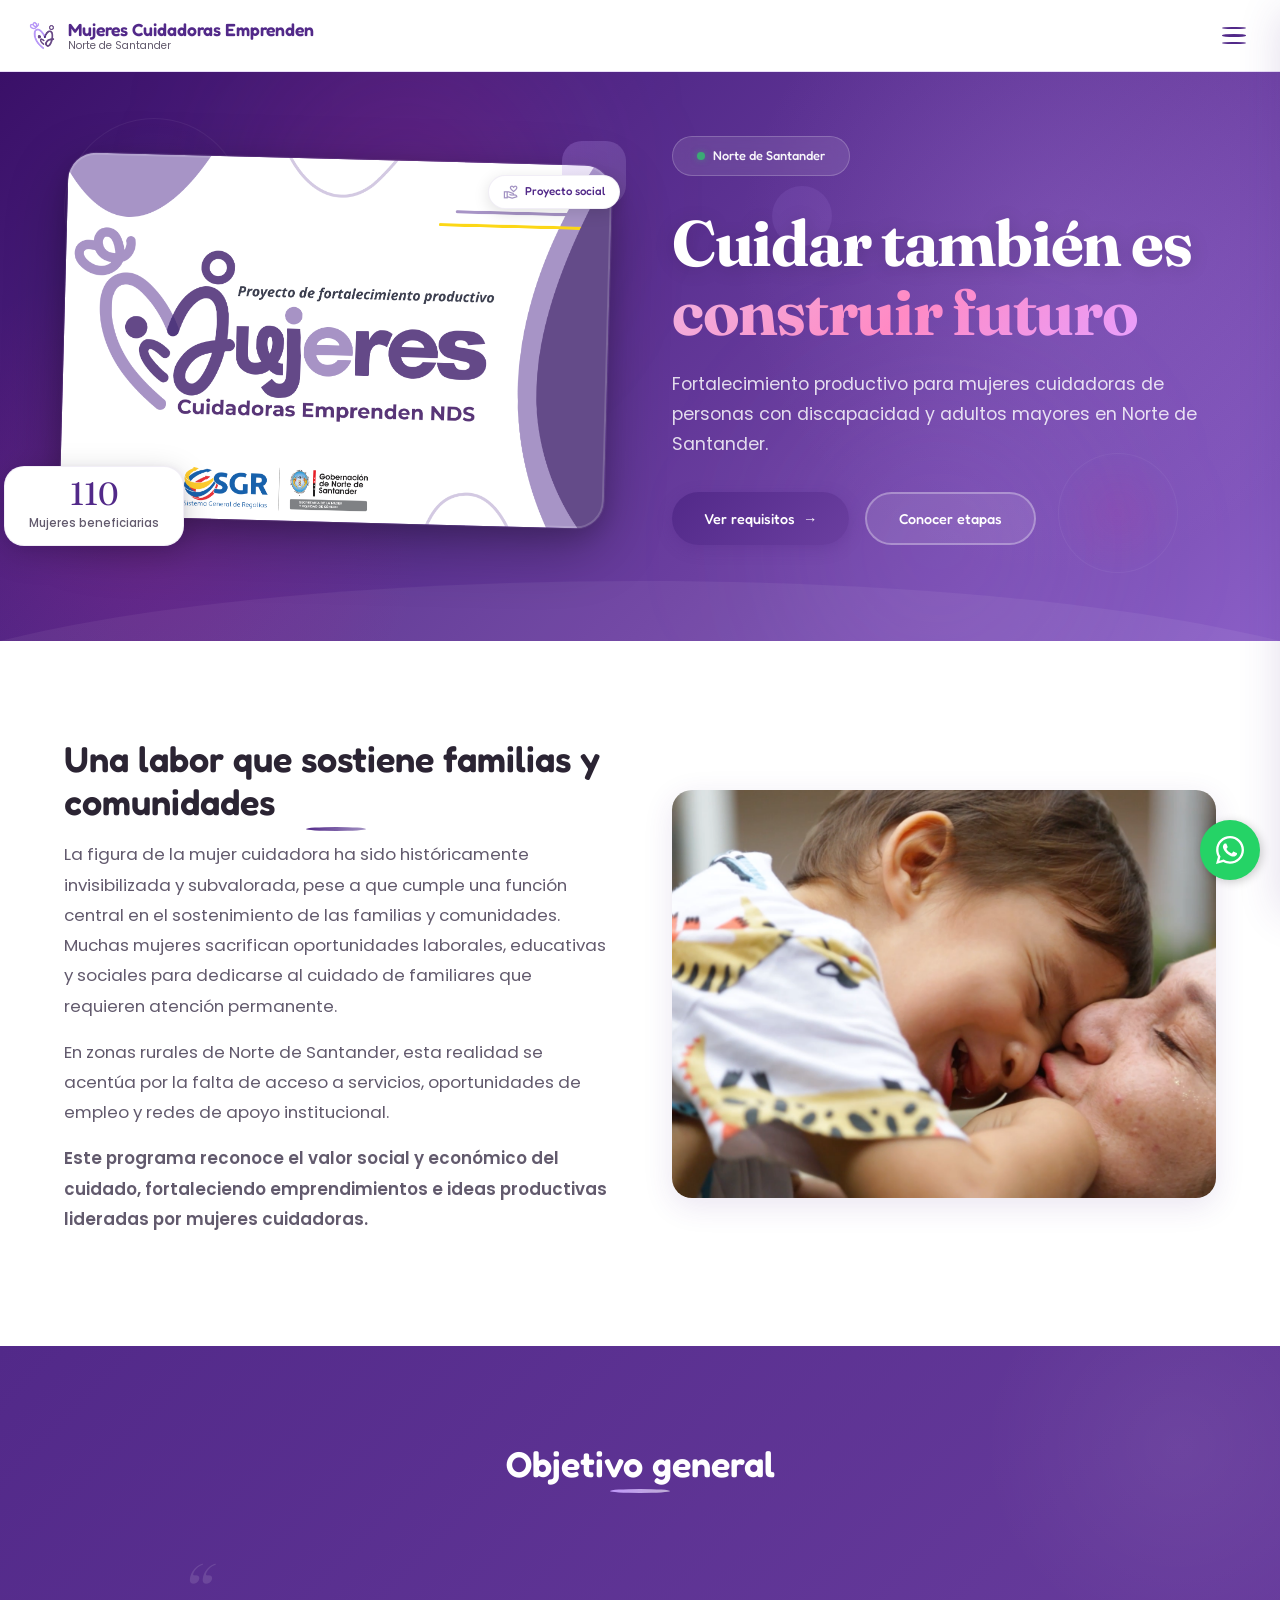
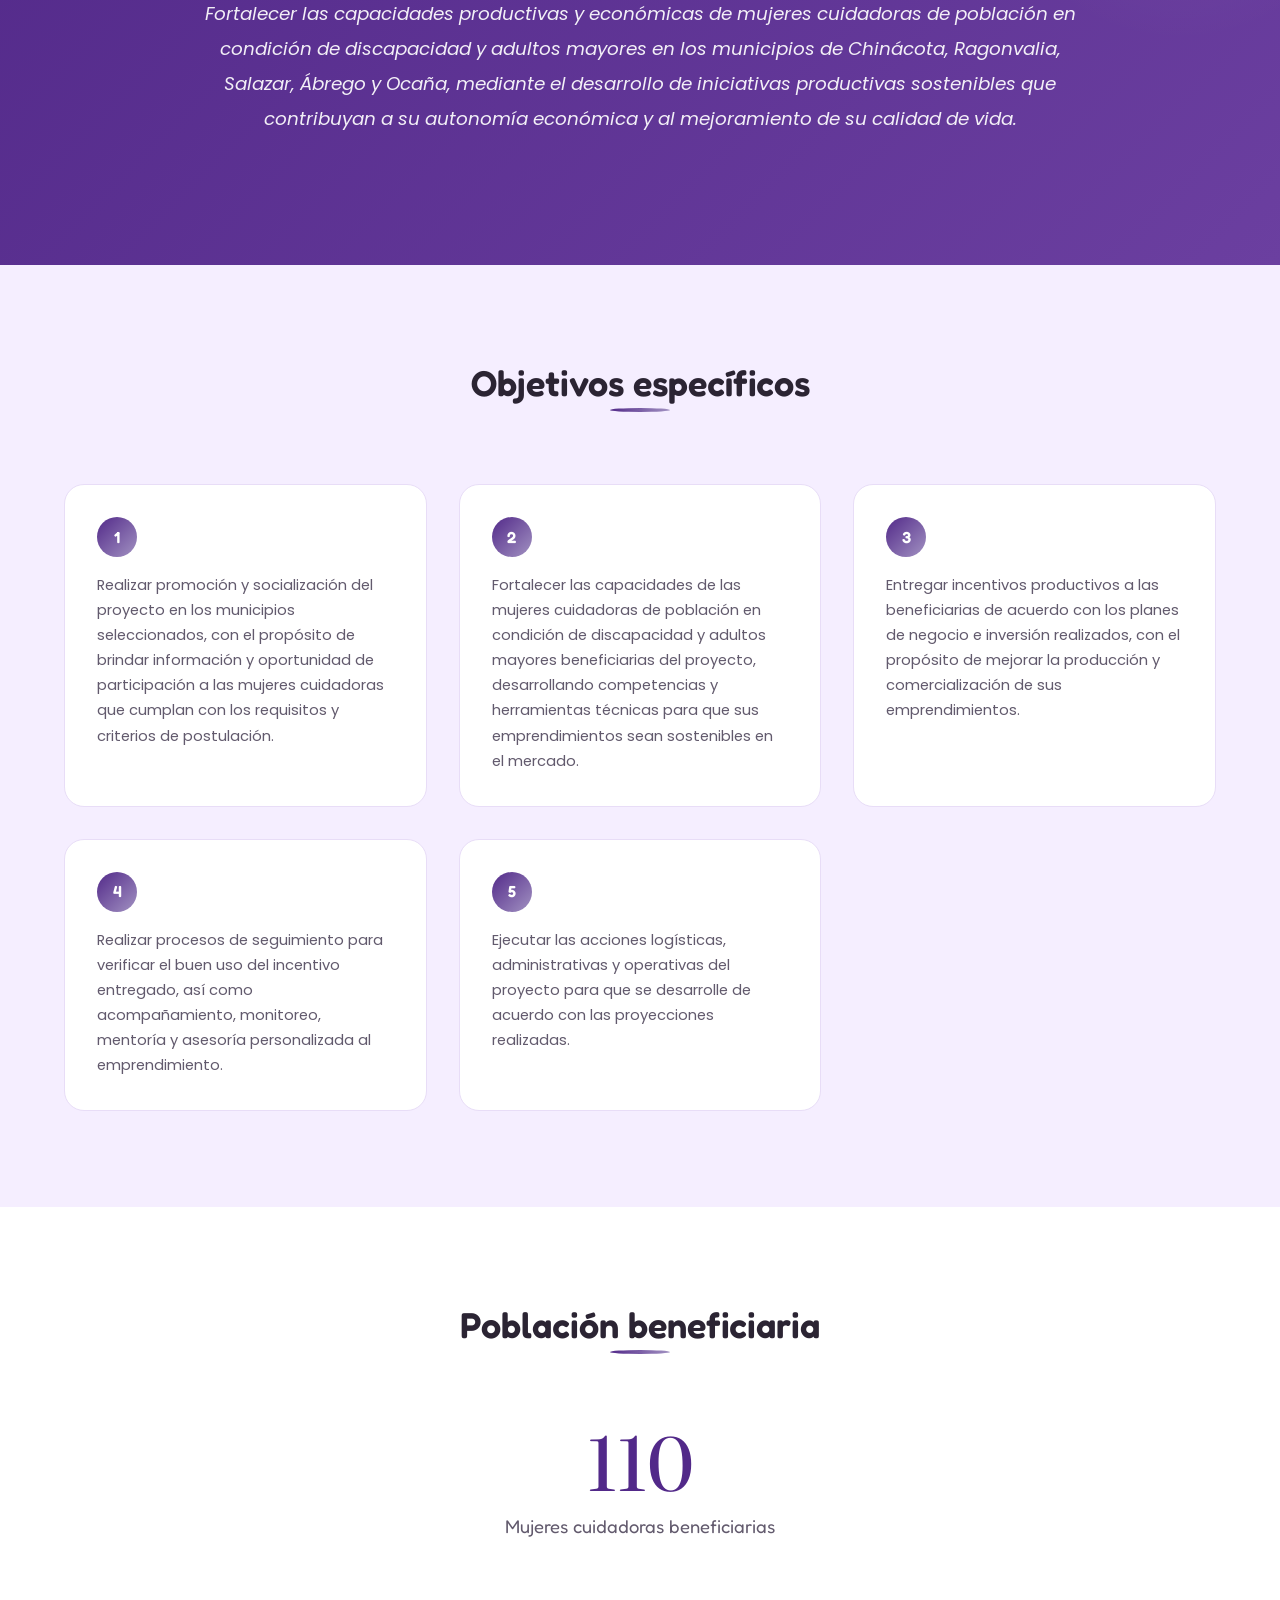
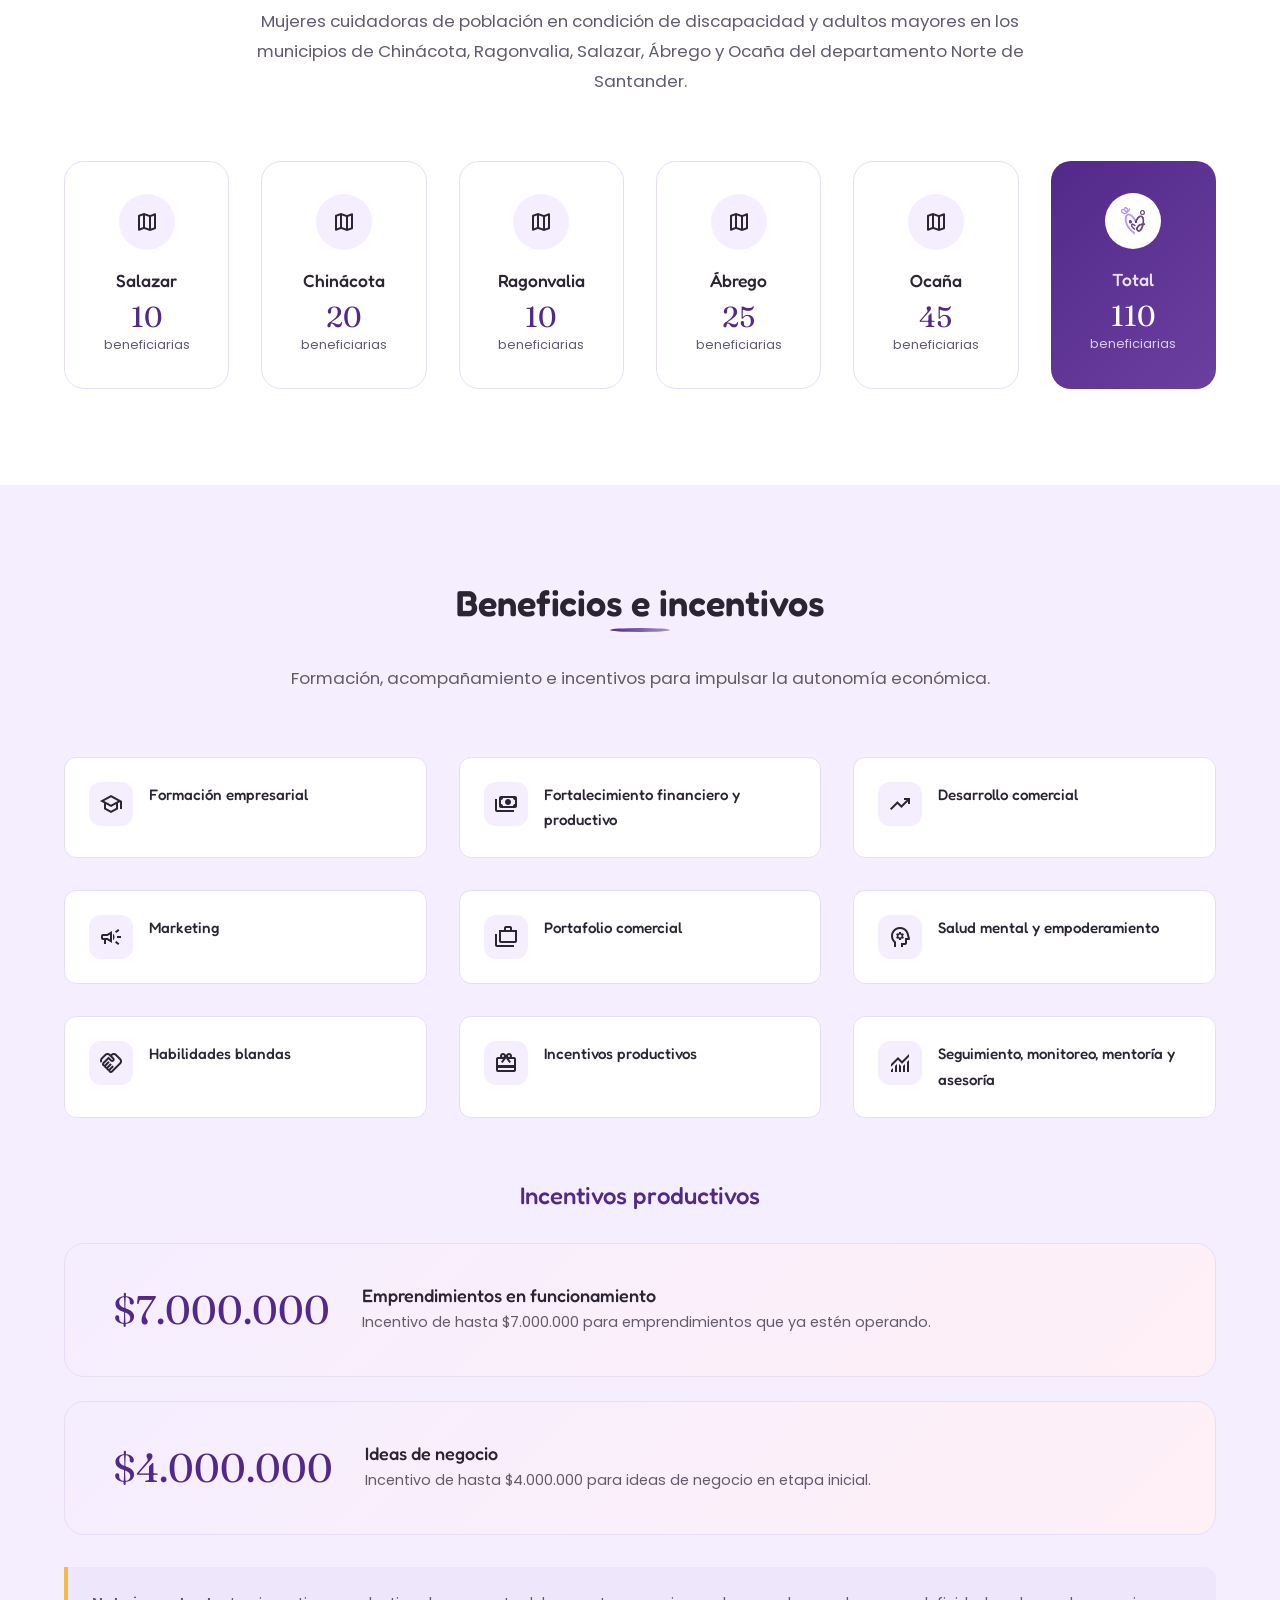
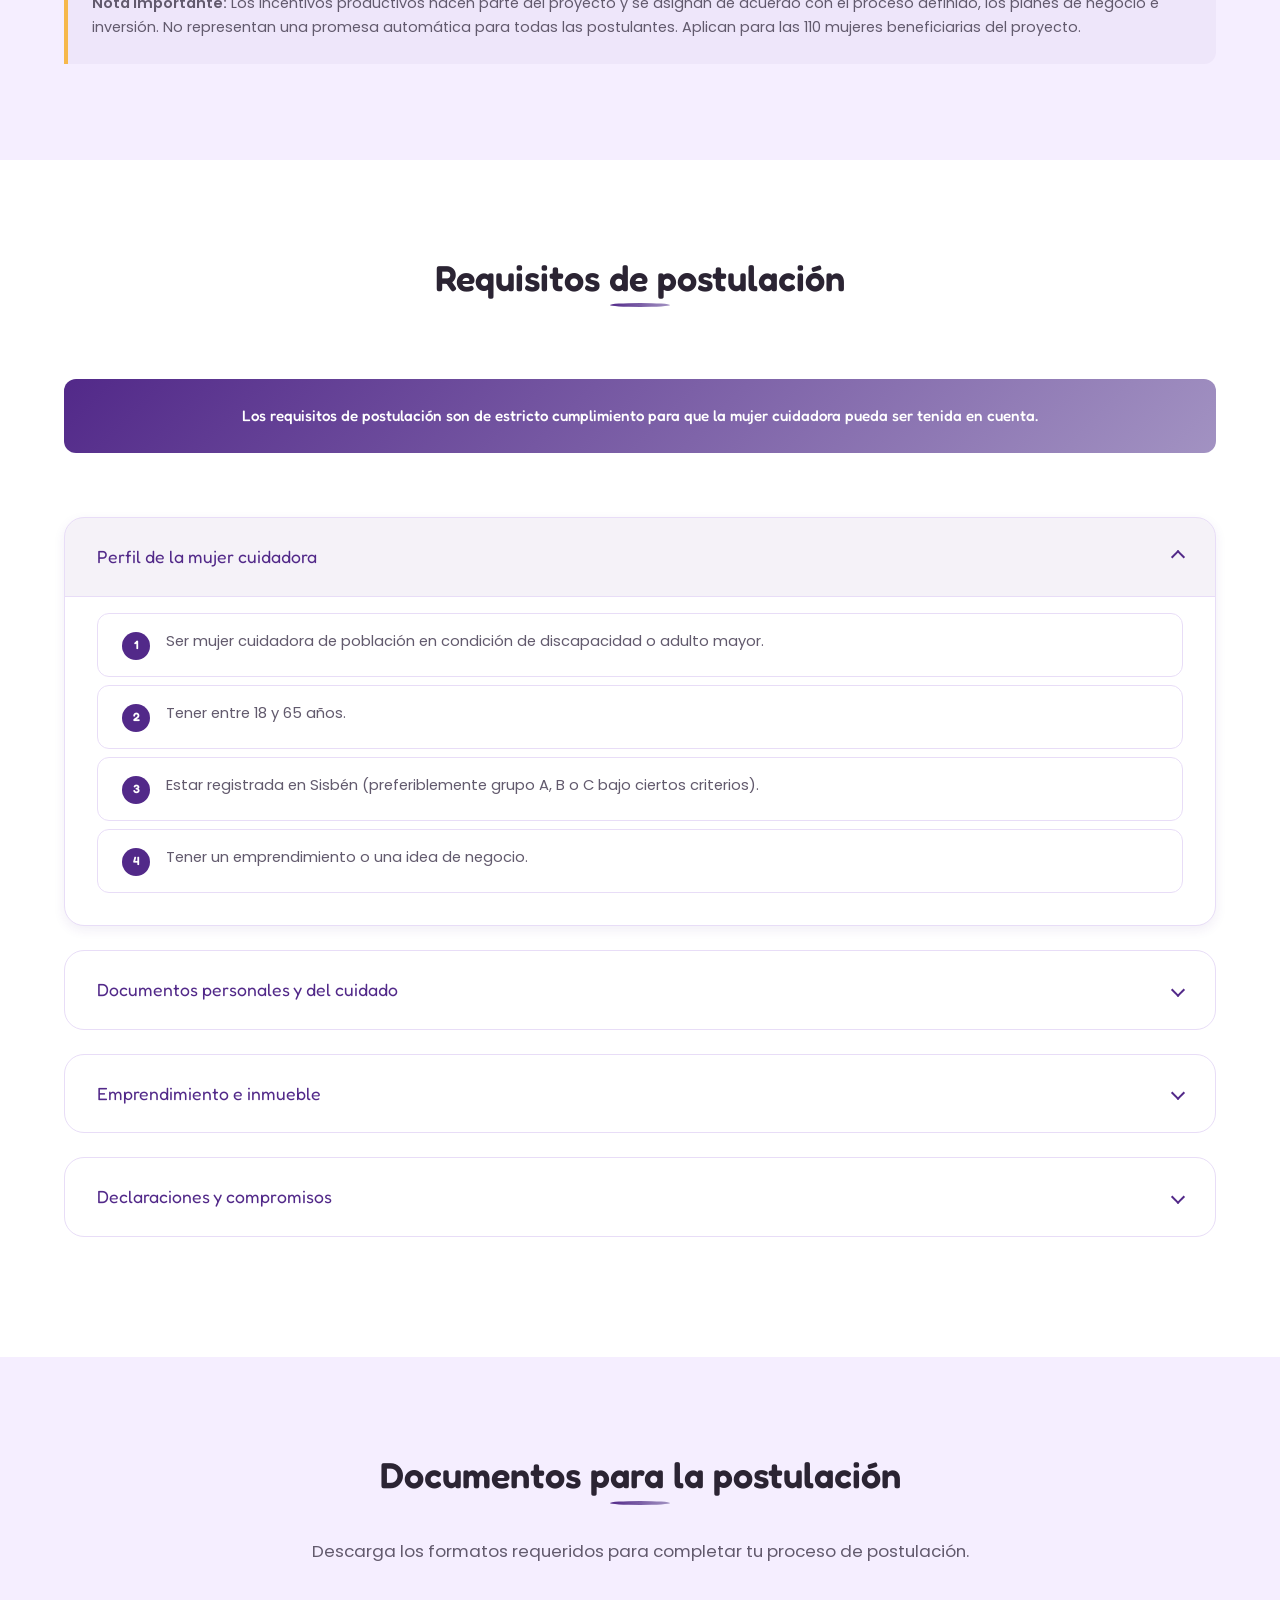
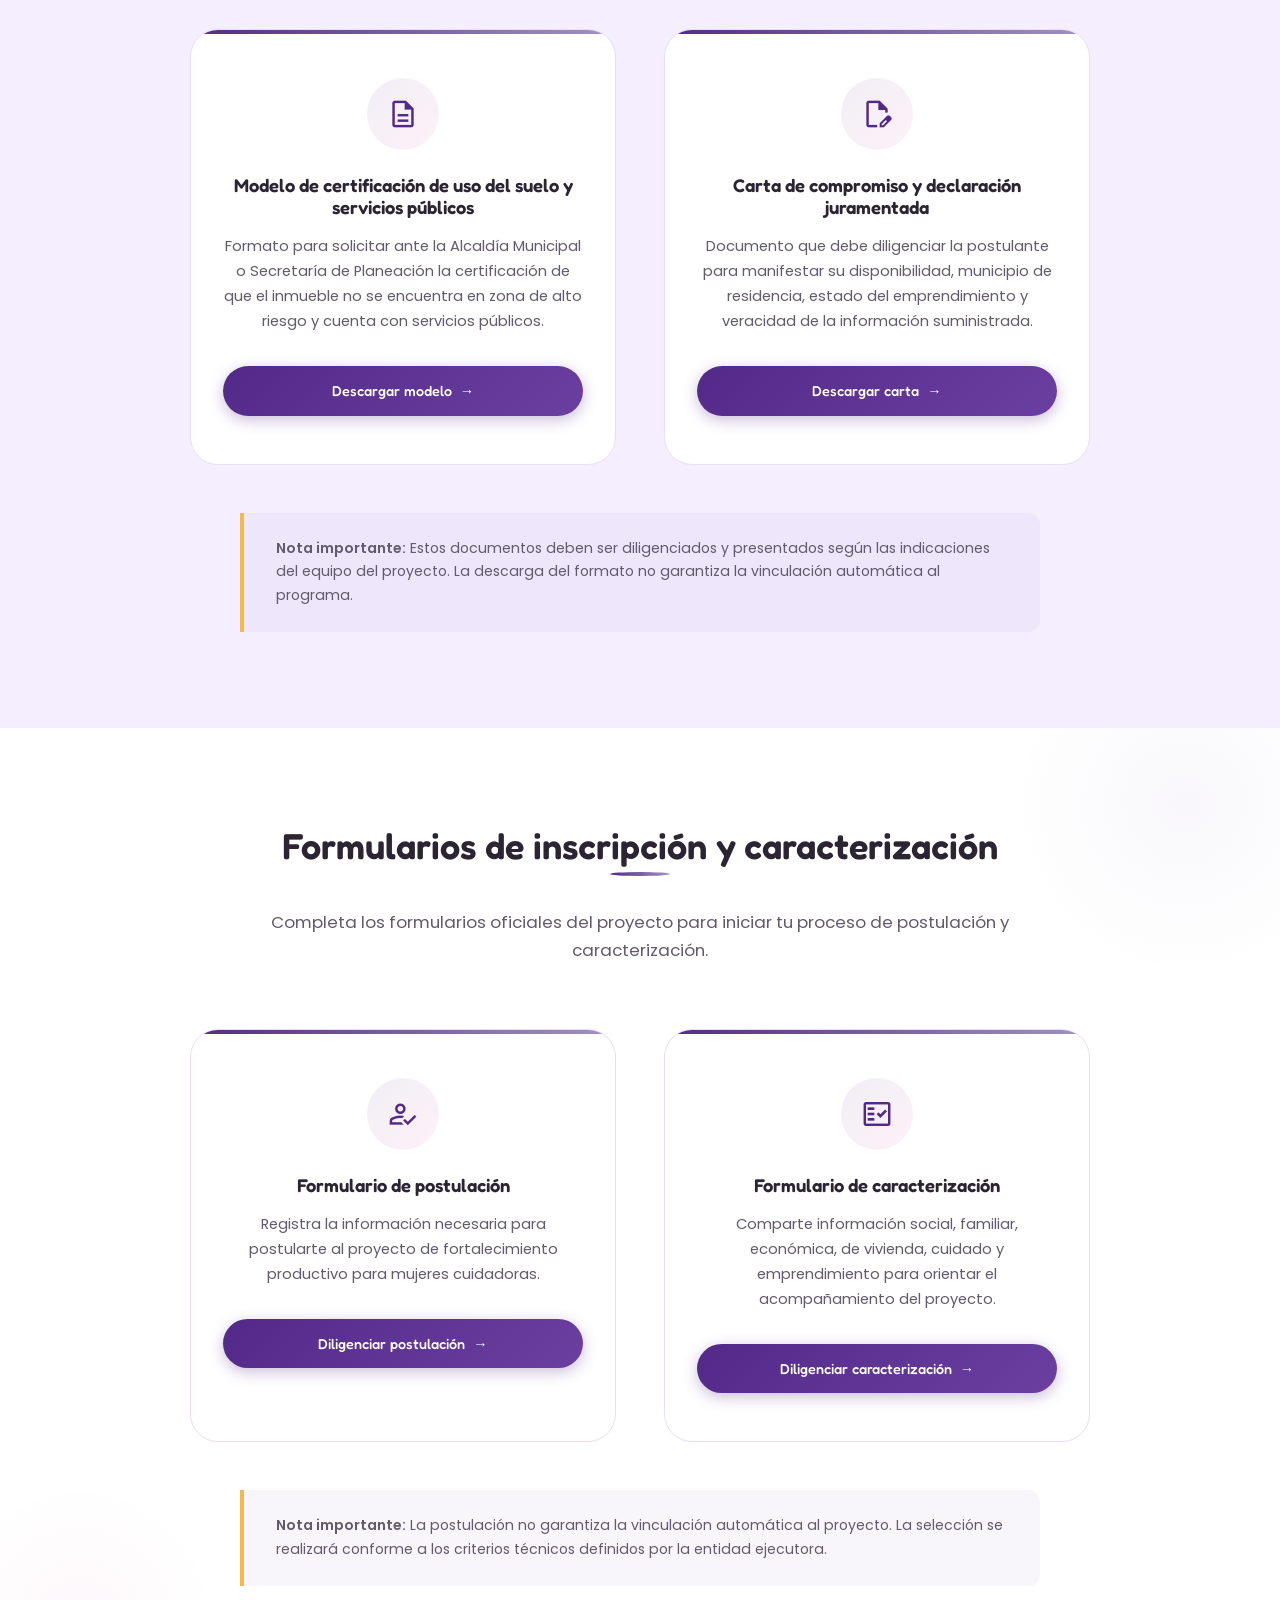
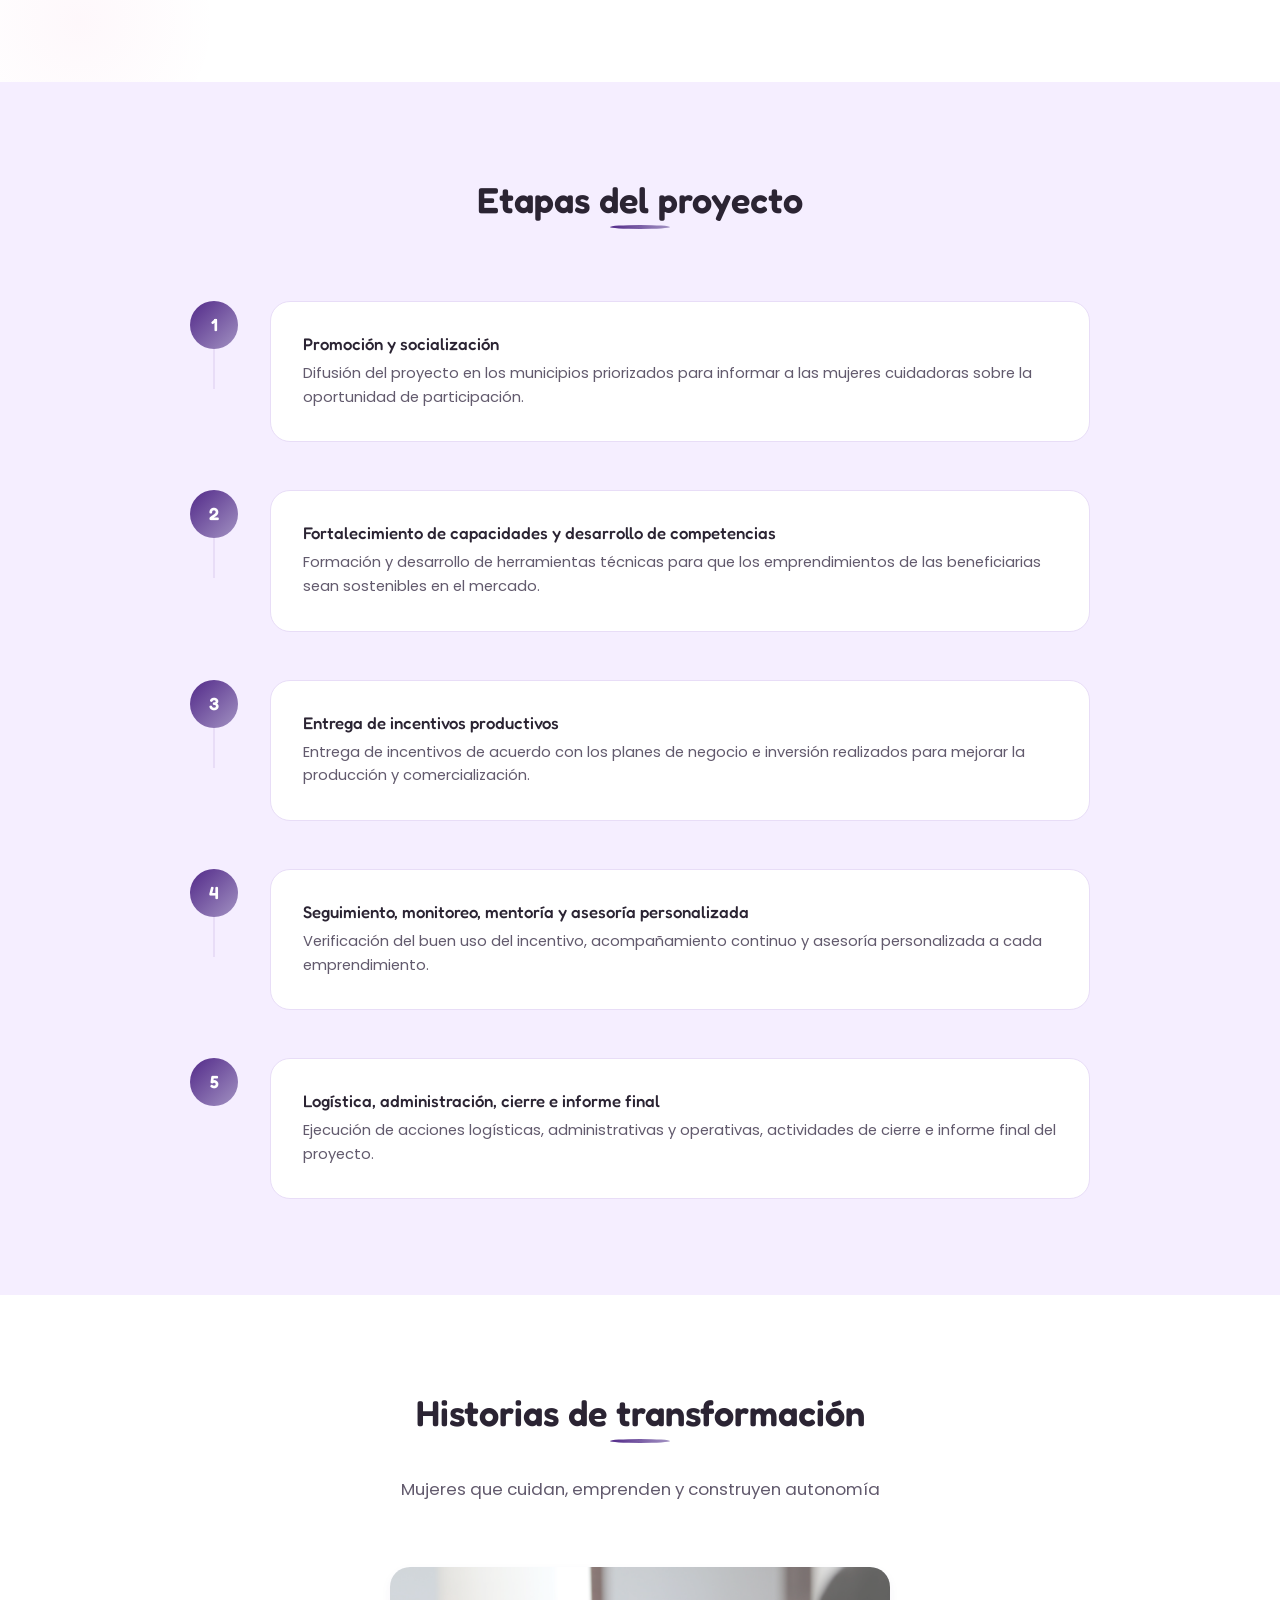
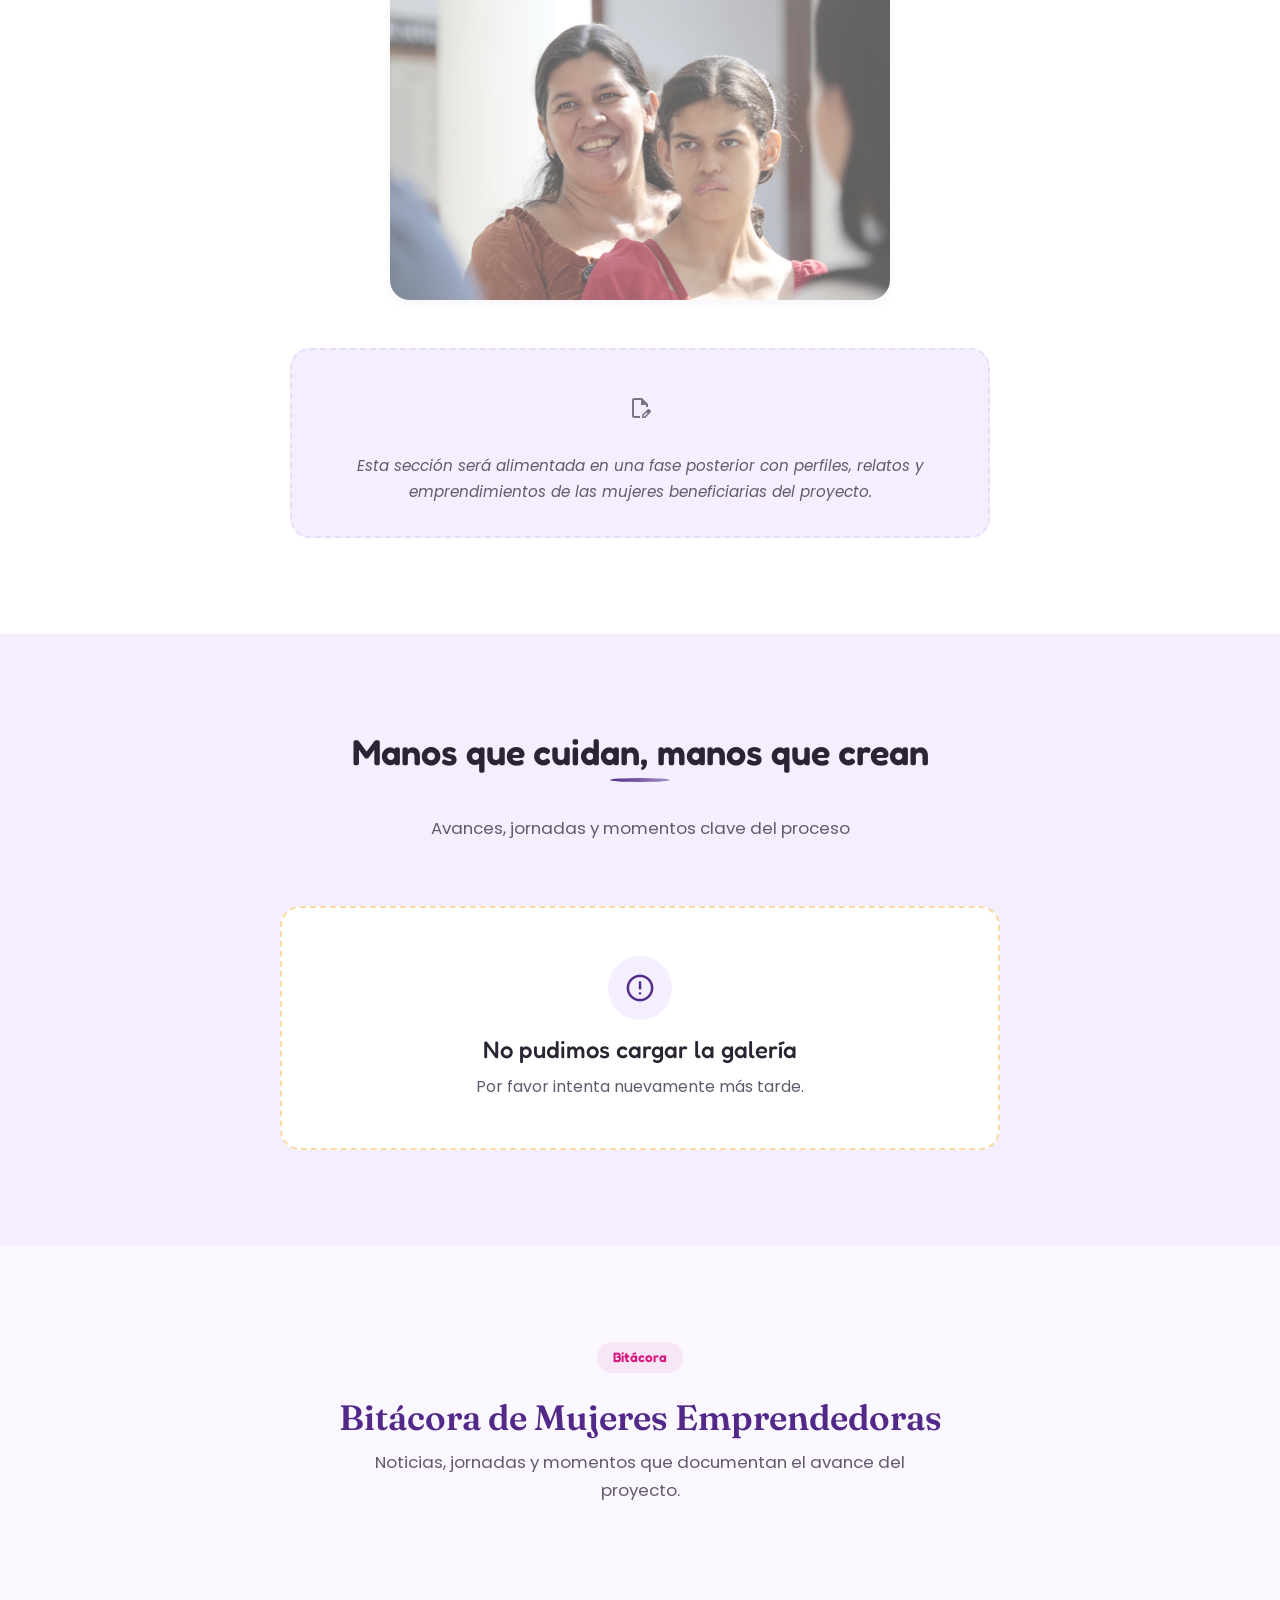
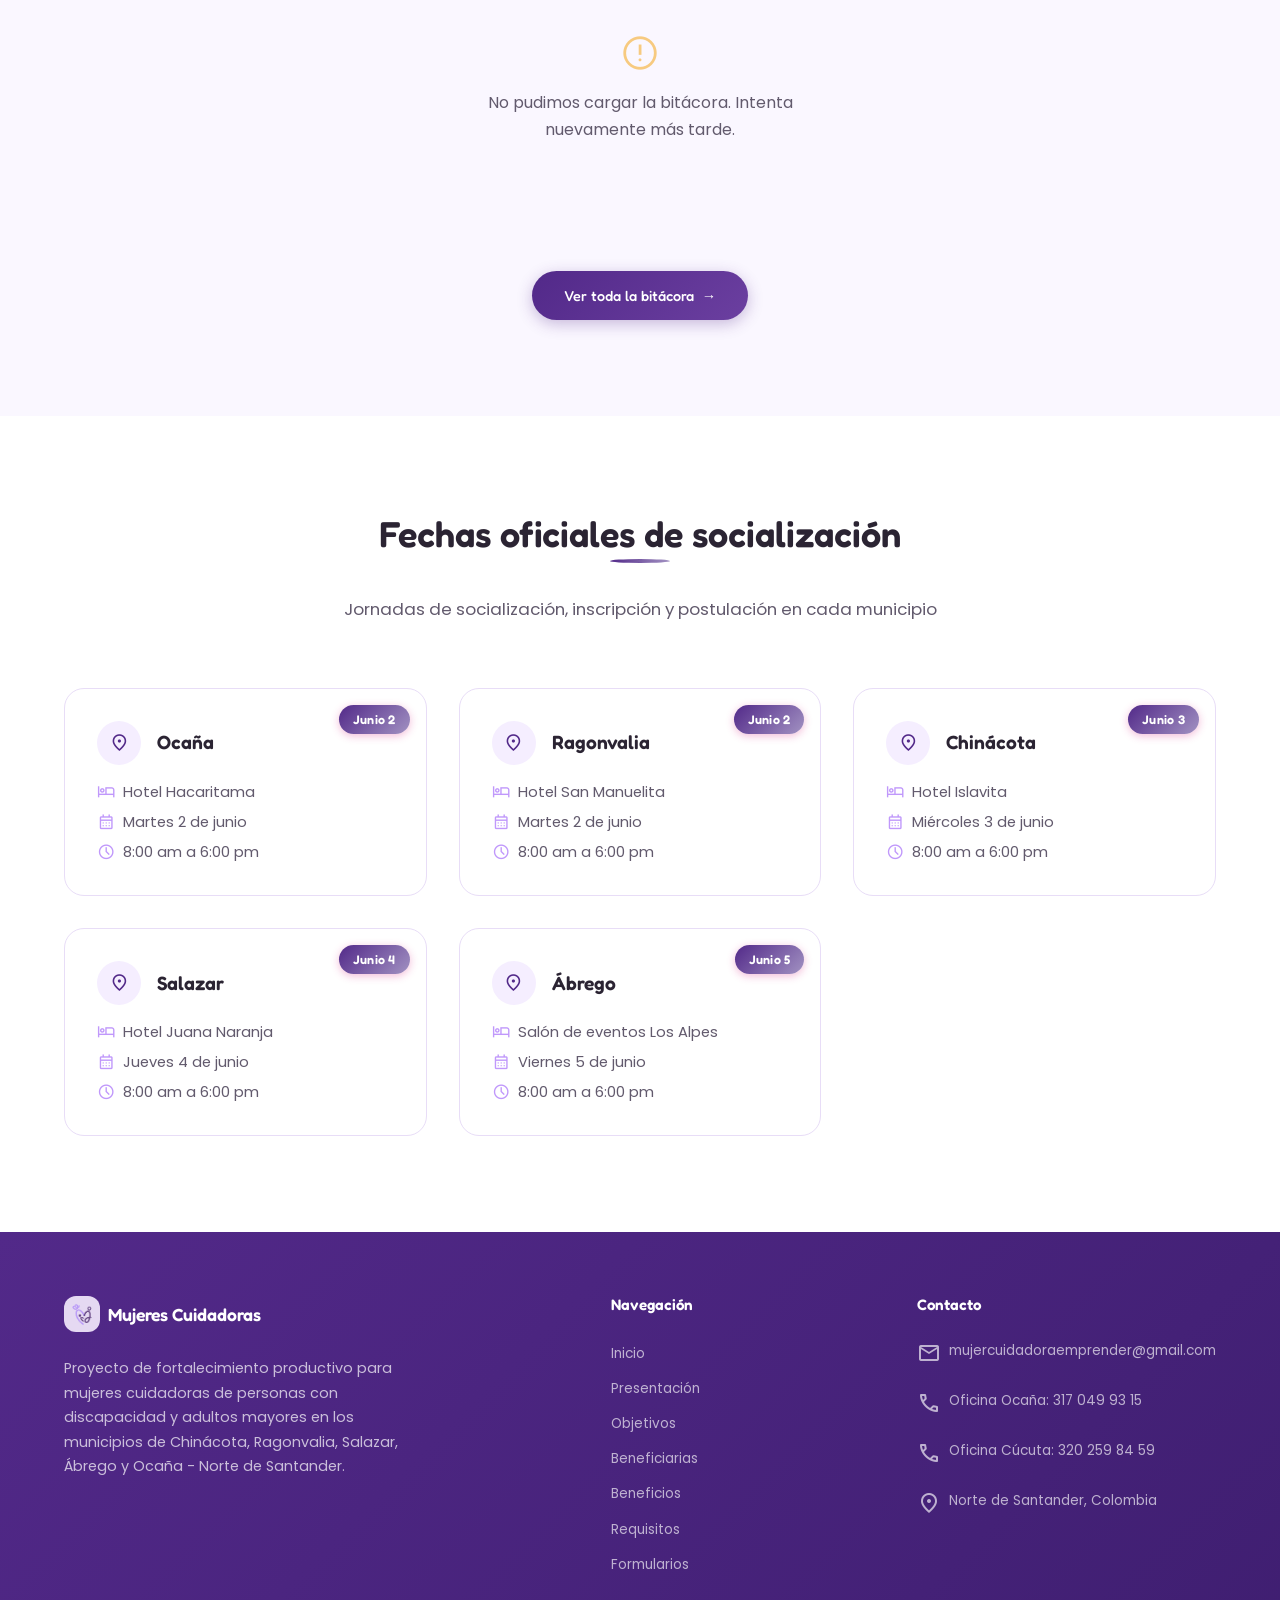
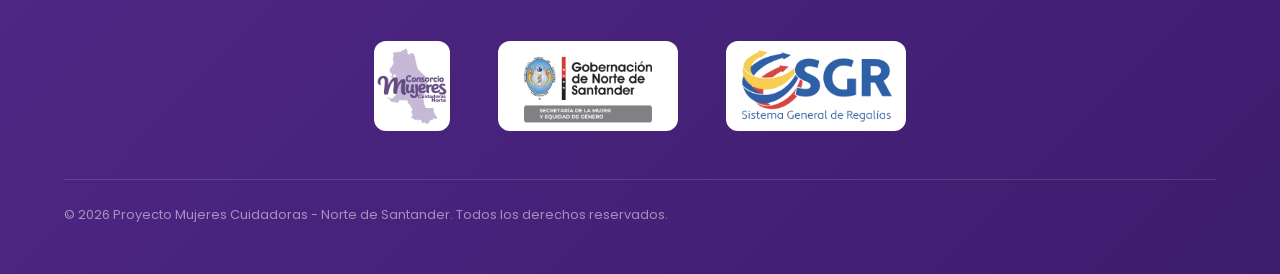
==== commit 60a04c4b: "wawawa" ====
--- a/index.html
+++ b/index.html
@@ -44,6 +44,8 @@
                     <li role="none"><a href="#etapas" class="site-nav__link" role="menuitem">Etapas</a></li>
                     <li role="none"><a href="#formularios" class="site-nav__link" role="menuitem">Formularios</a></li>
                     <li role="none"><a href="#historias" class="site-nav__link" role="menuitem">Historias</a></li>
+                    <li role="none"><a href="#manos-que-cuidan" class="site-nav__link" role="menuitem">Manos que
+                            cuidan</a></li>
                     <li role="none"><a href="#bitacora" class="site-nav__link" role="menuitem">Bitácora</a></li>
                     <li role="none"><a href="#contacto" class="site-nav__link" role="menuitem">Contacto</a></li>
                 </ul>
@@ -616,7 +618,8 @@
         </section>
 
 
-        <section class="section placeholder-section" id="bitacora" aria-label="Bitácora del proyecto">
+        <section class="section placeholder-section" id="manos-que-cuidan"
+            aria-label="Manos que cuidan, manos que crean">
             <div class="container">
                 <div class="section__header">
                     <h2 class="section__title">Manos que cuidan, manos que crean</h2>
@@ -631,6 +634,30 @@
                             actividades, jornadas de socialización, encuentros formativos y momentos relevantes del
                             proyecto.</p>
                     </div>
+                </div>
+            </div>
+        </section>
+
+        <!-- BITÁCORA DINÁMICA (CSV) -->
+        <section id="bitacora" class="section bitacora-preview-section" aria-label="Bitácora de Mujeres Emprendedoras">
+            <div class="container">
+                <div class="section-heading">
+                    <span class="section-kicker">Bitácora</span>
+                    <h2>Bitácora de Mujeres Emprendedoras</h2>
+                    <p>
+                        Noticias, jornadas y momentos que documentan el avance del proyecto.
+                    </p>
+                </div>
+
+                <div id="bitacora-preview-grid" class="bitacora-grid">
+                    <p class="bitacora-status">Cargando bitácora...</p>
+                </div>
+
+                <div class="section-actions">
+                    <a href="bitacora.html" class="btn btn--primary">
+                        Ver toda la bitácora
+                        <span class="btn__arrow">&rarr;</span>
+                    </a>
                 </div>
             </div>
         </section>
--- a/css/main.css
+++ b/css/main.css
@@ -18,4 +18,5 @@
 @import url('./footer.css');
 @import url('./whatsapp.css');
 @import url('./media-cuidadora.css');
+@import url('./bitacora.css');
 @import url('./responsive.css');
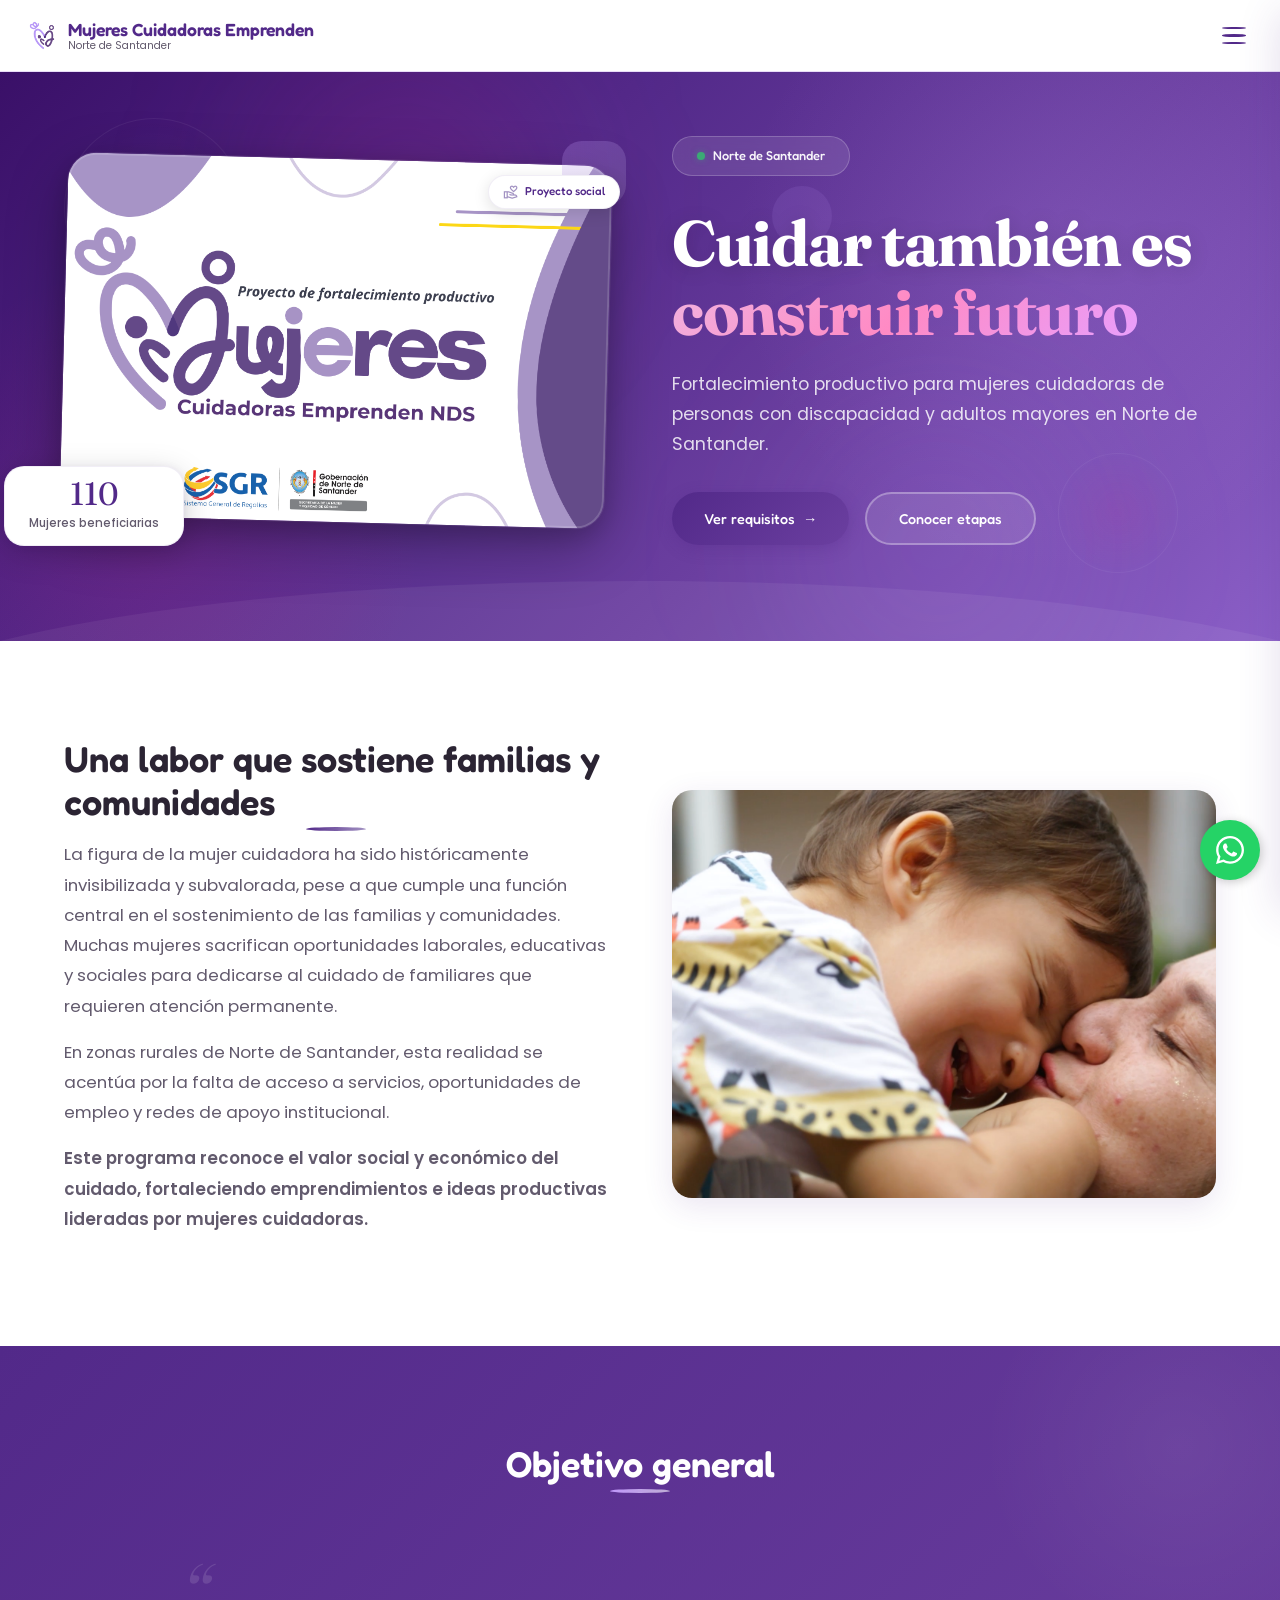
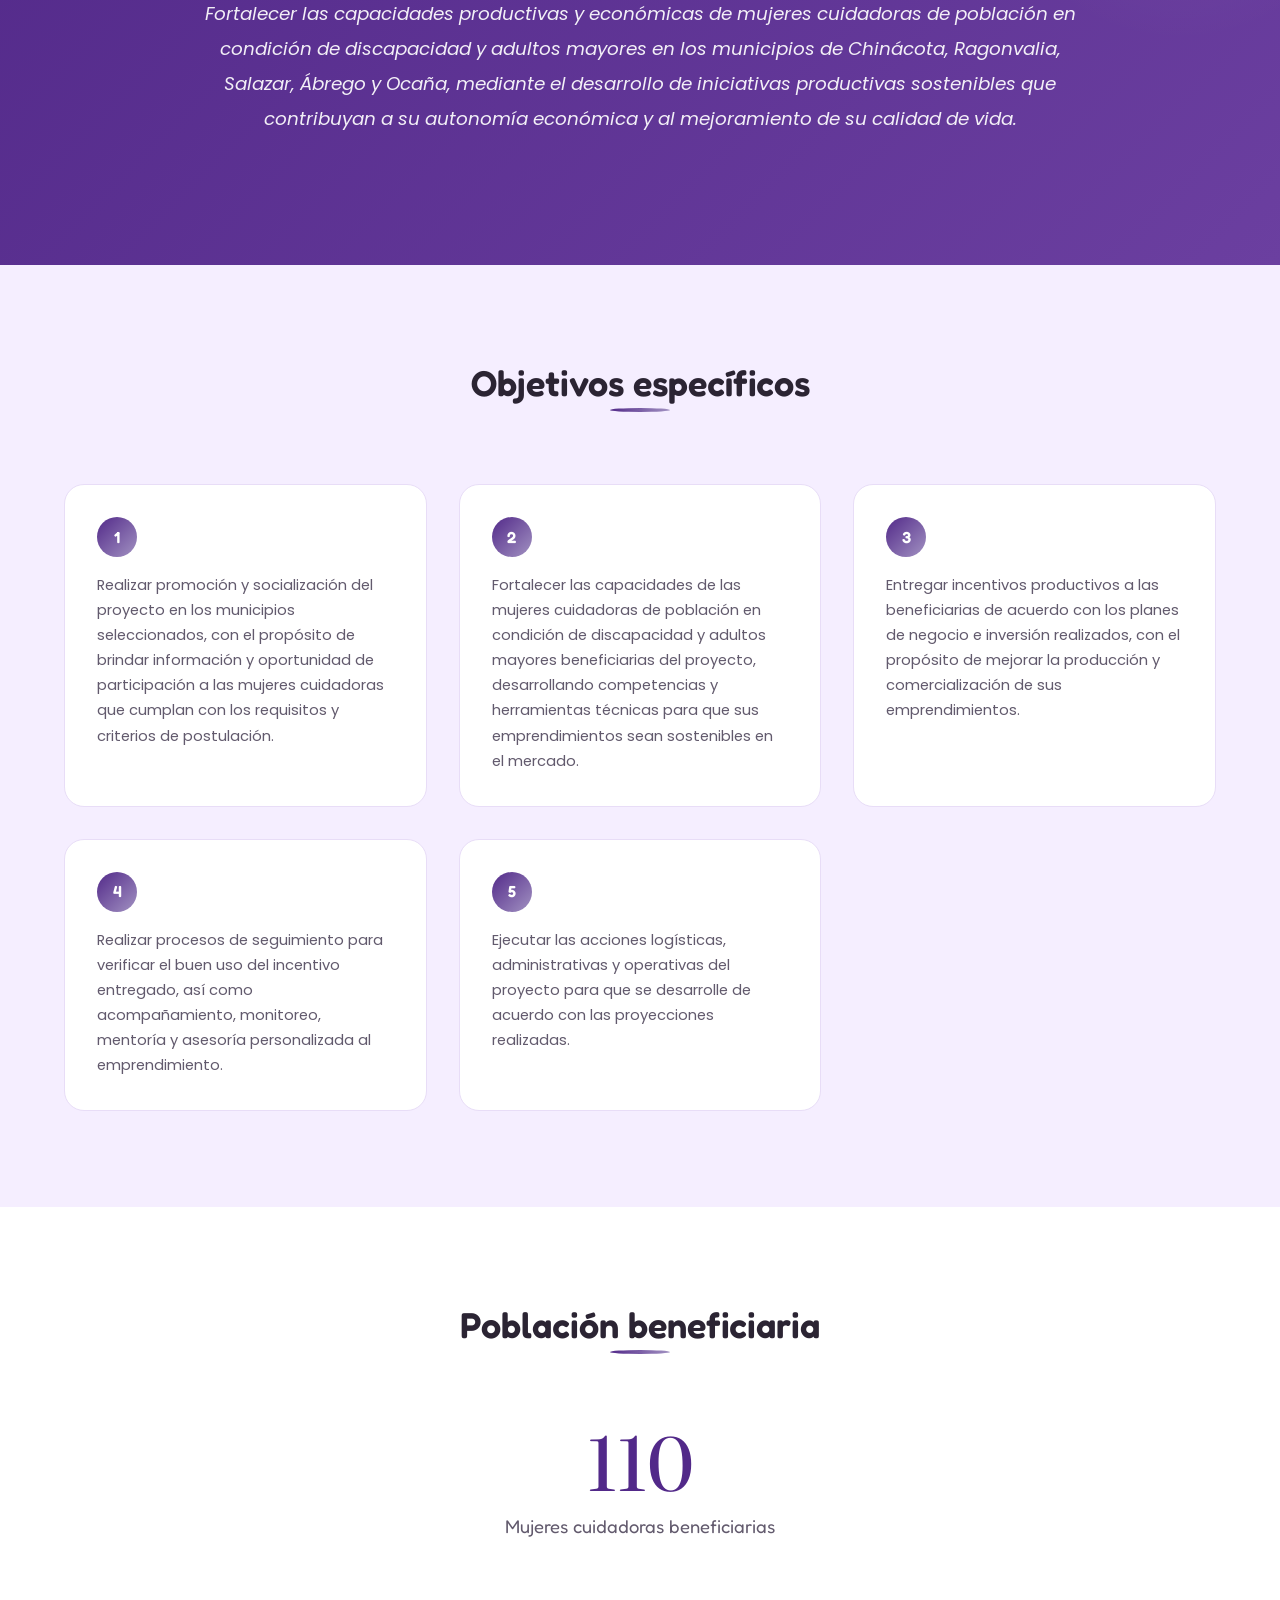
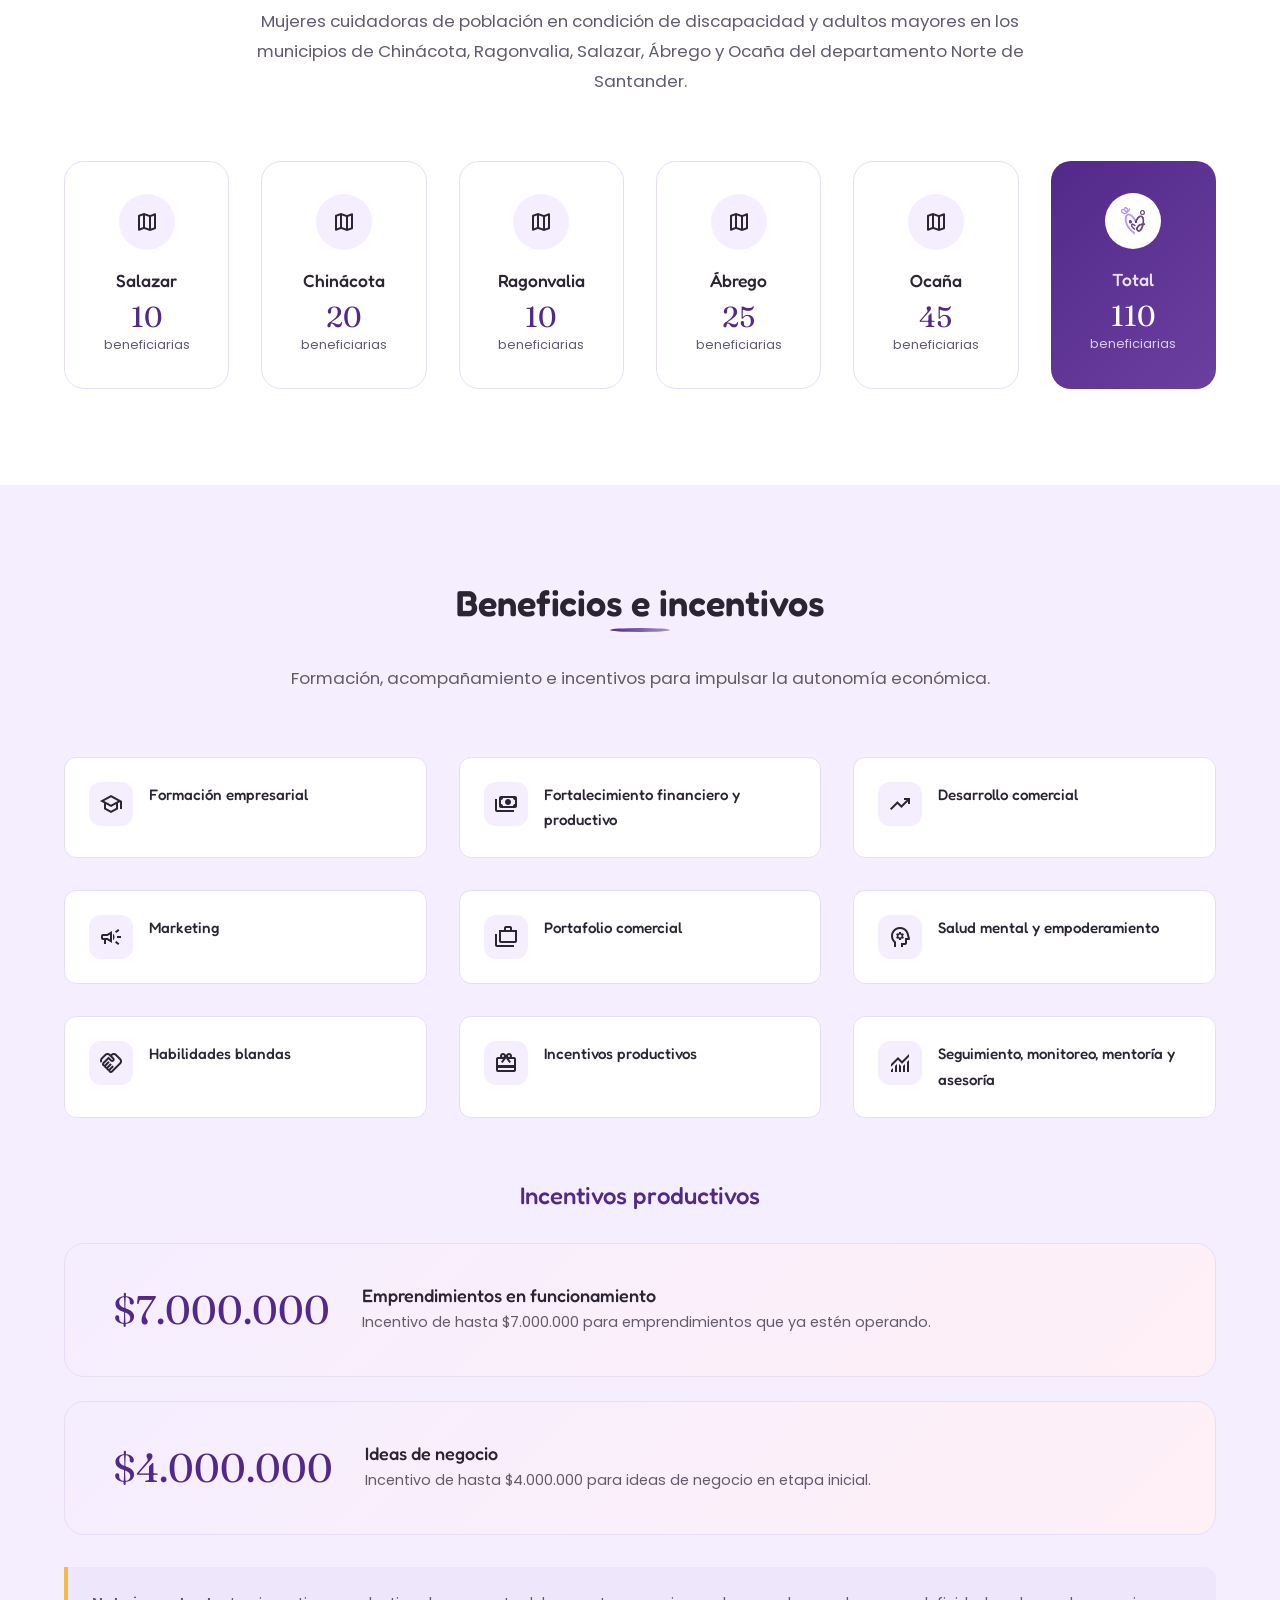
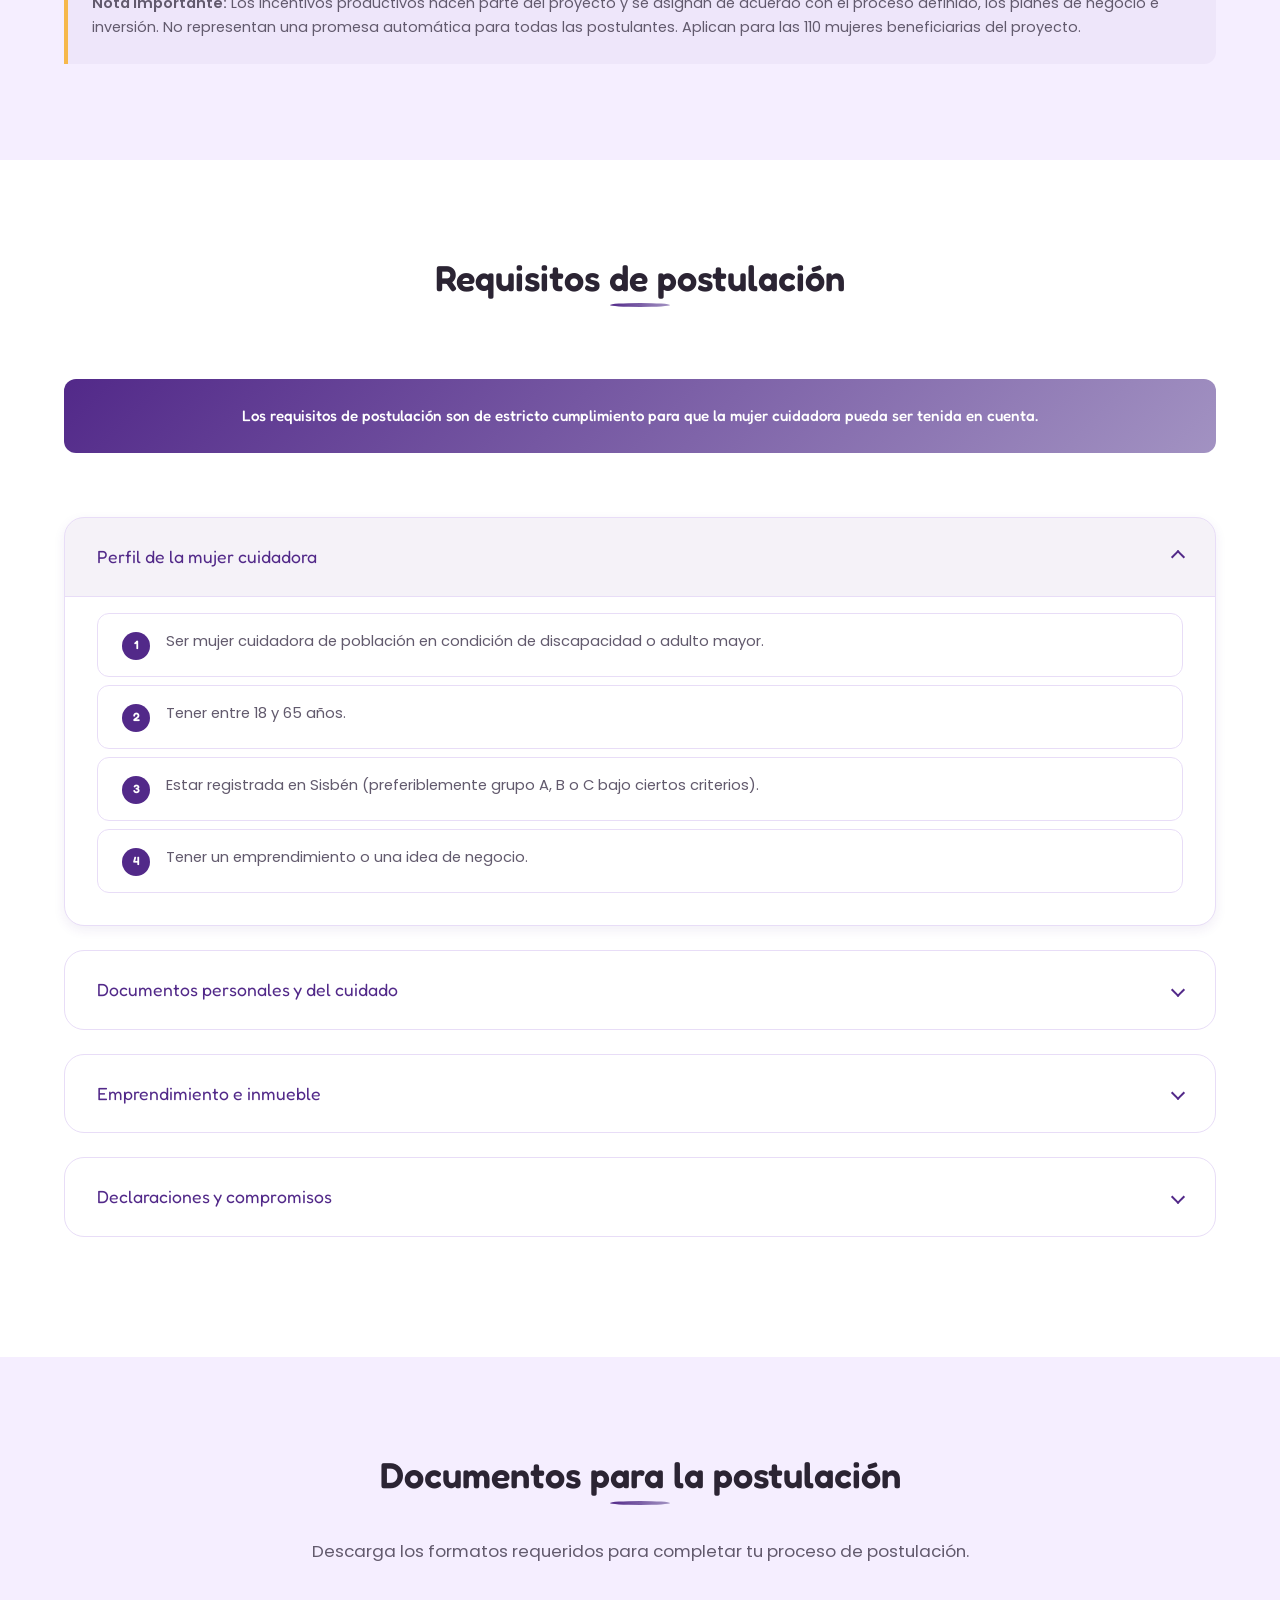
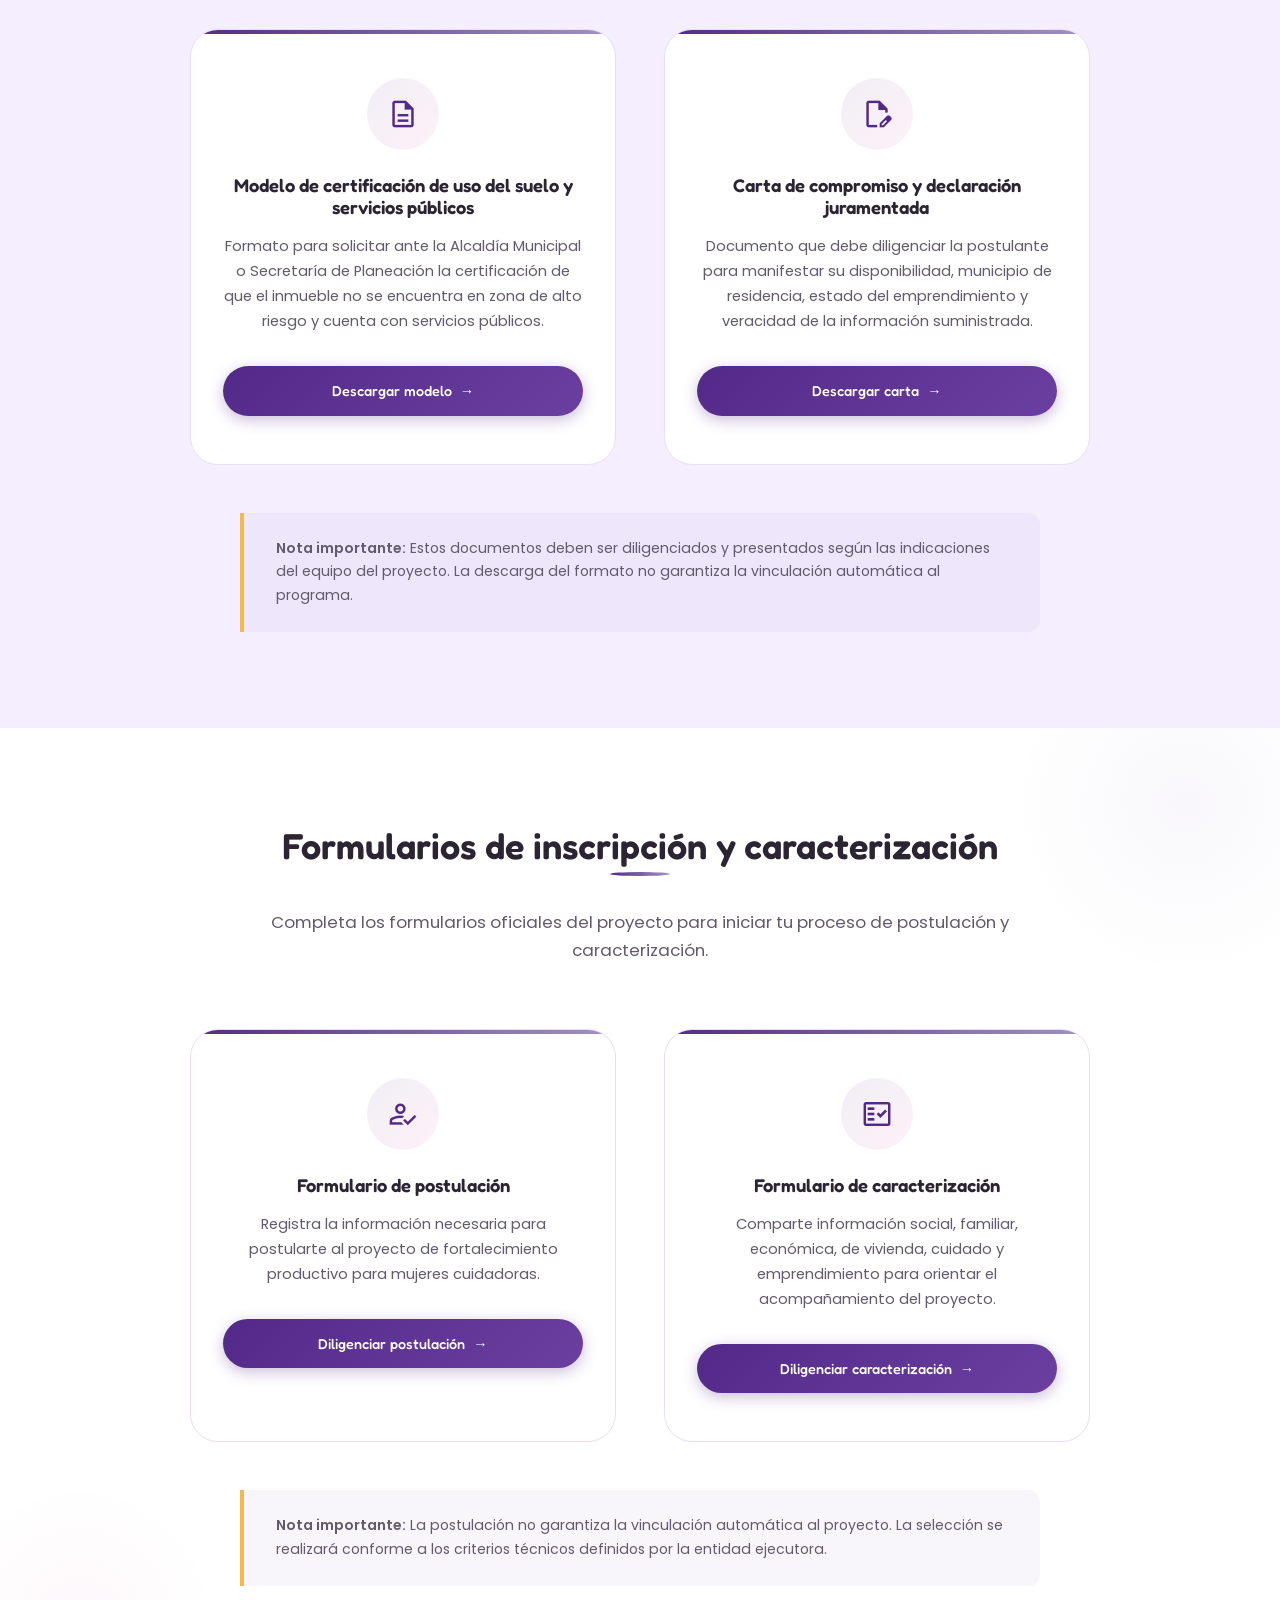
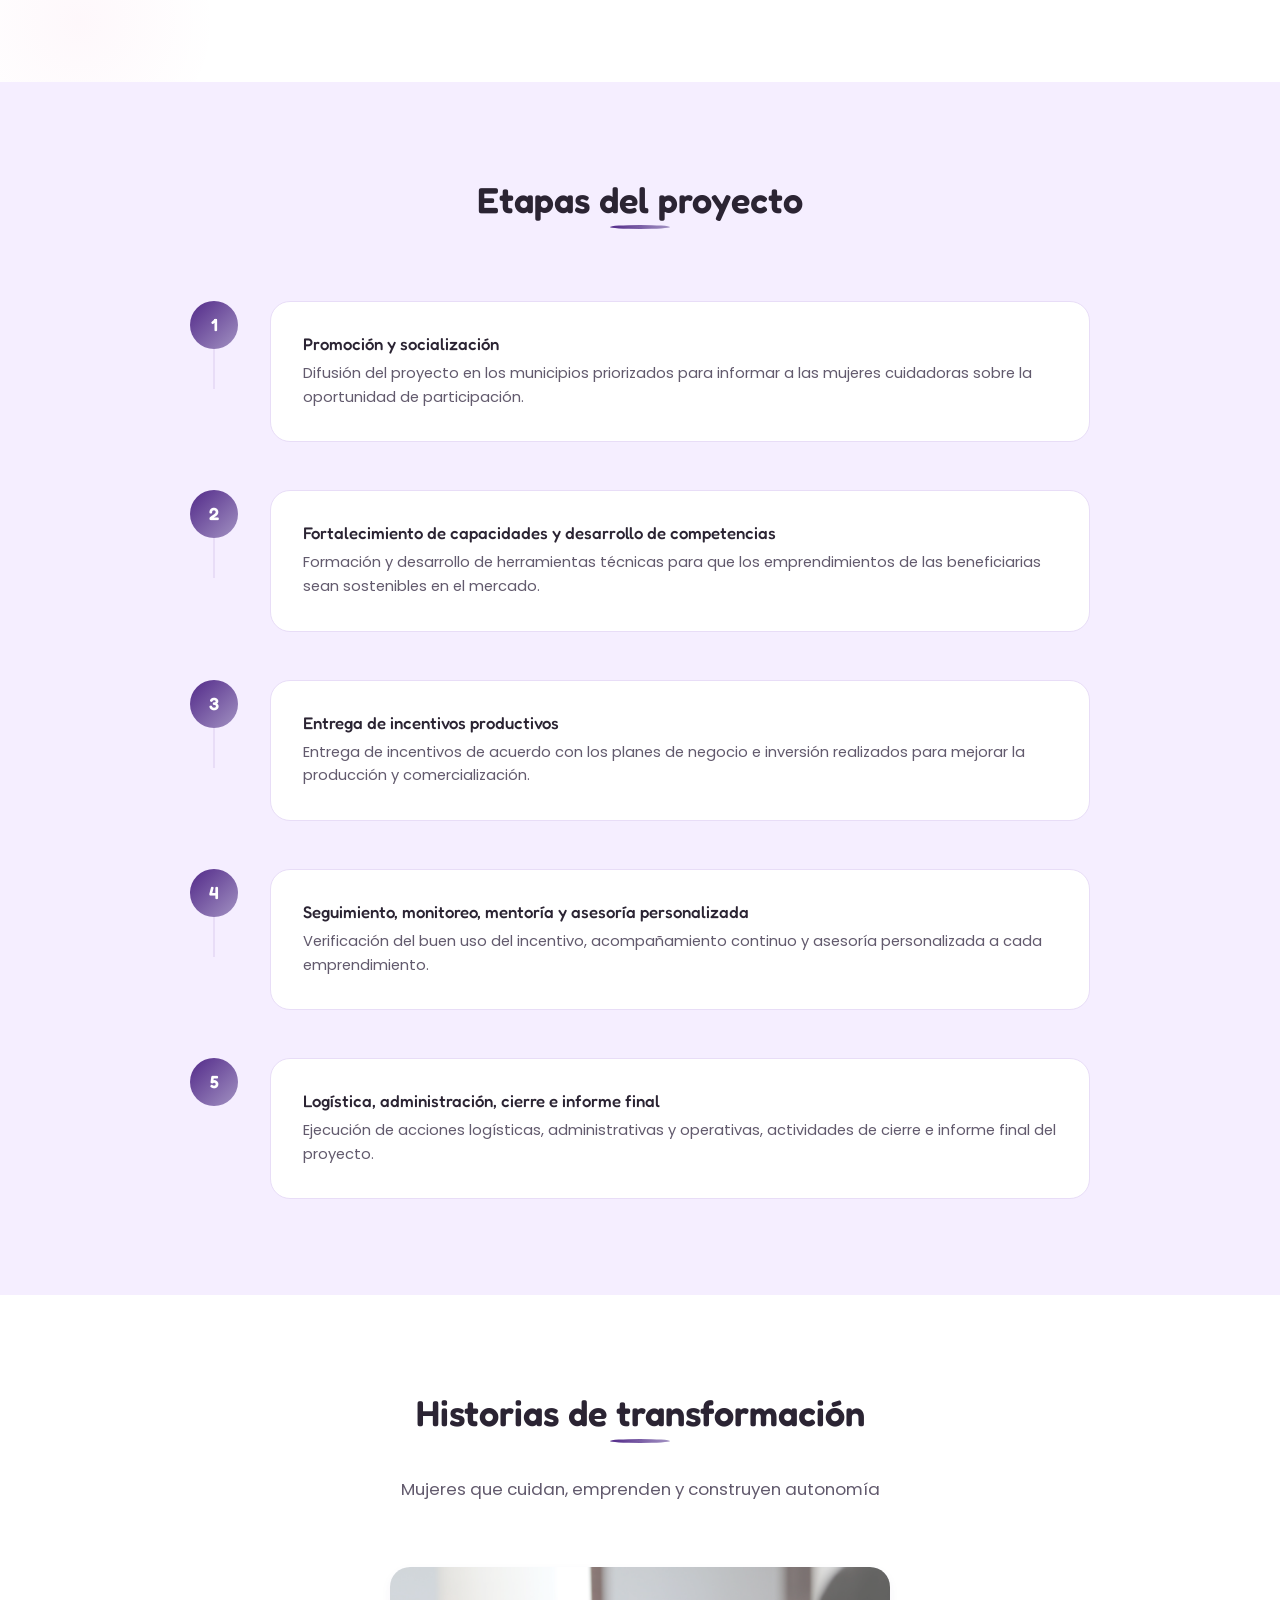
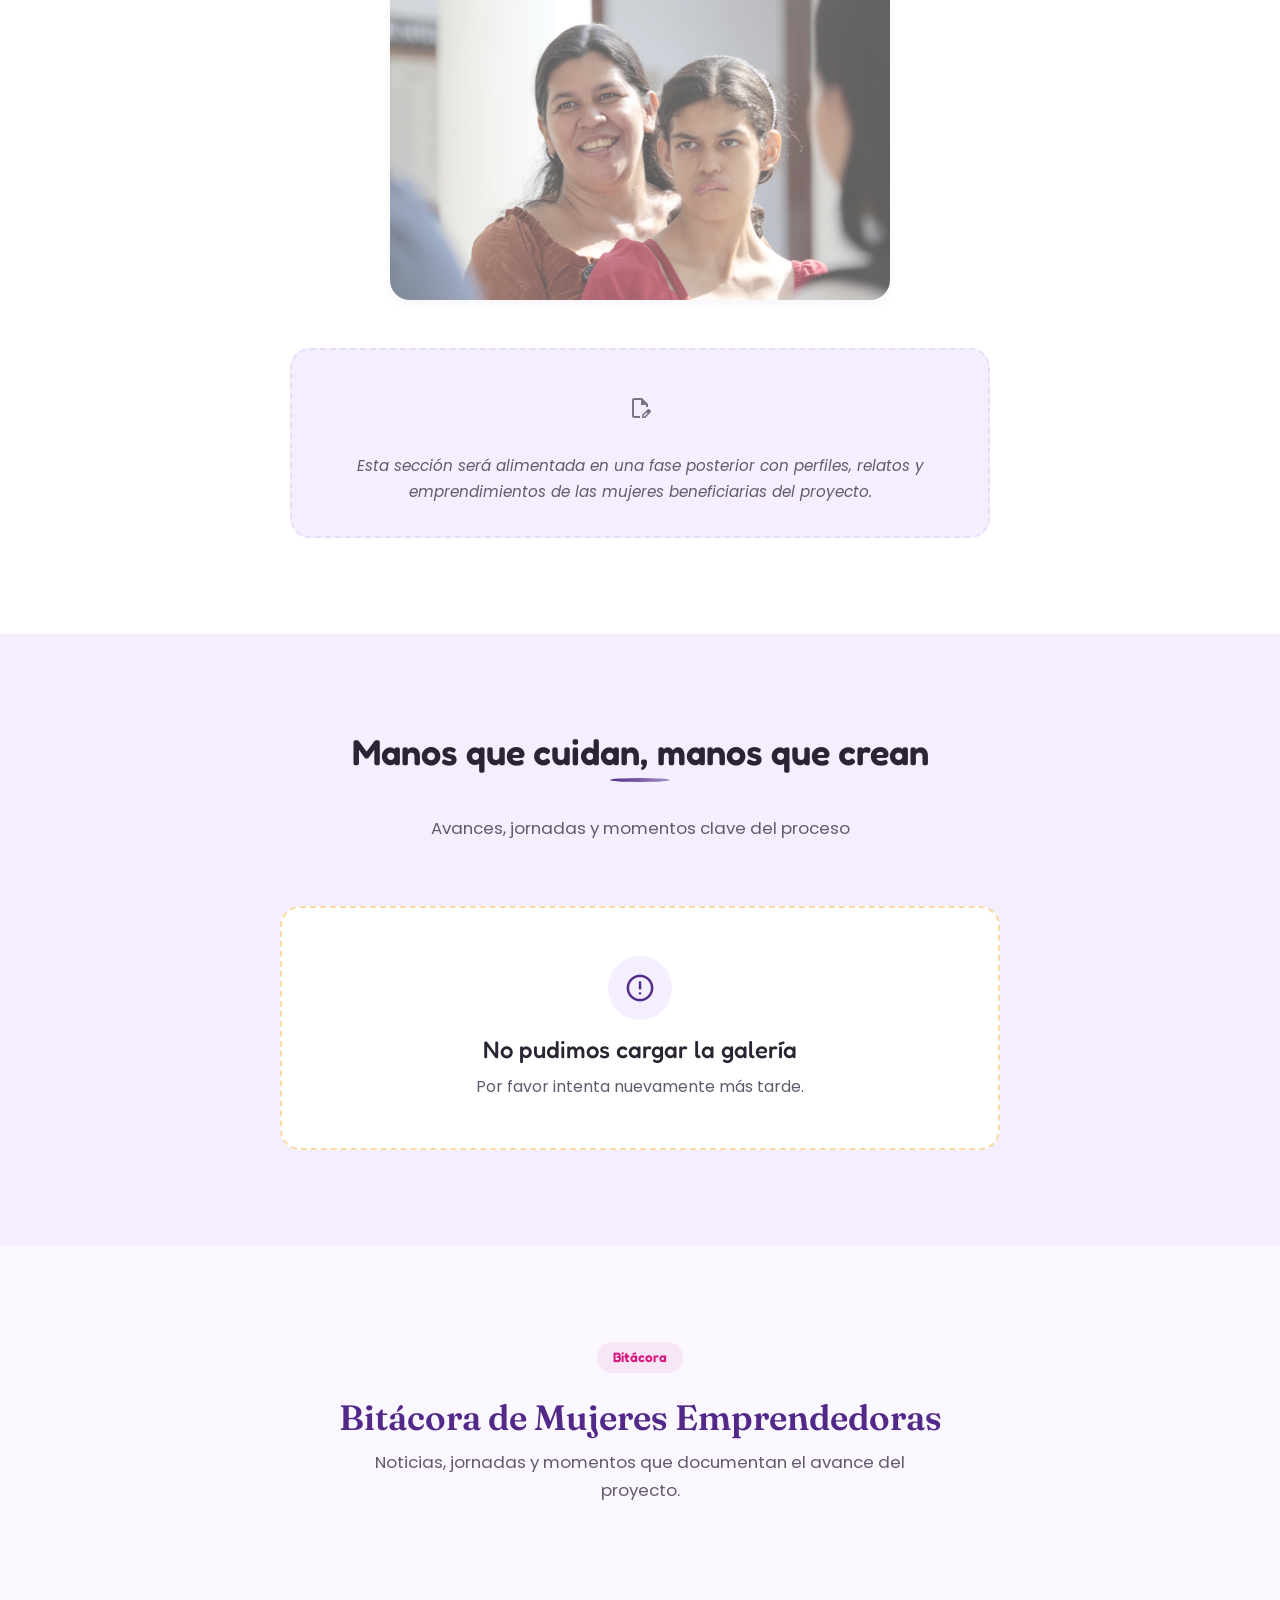
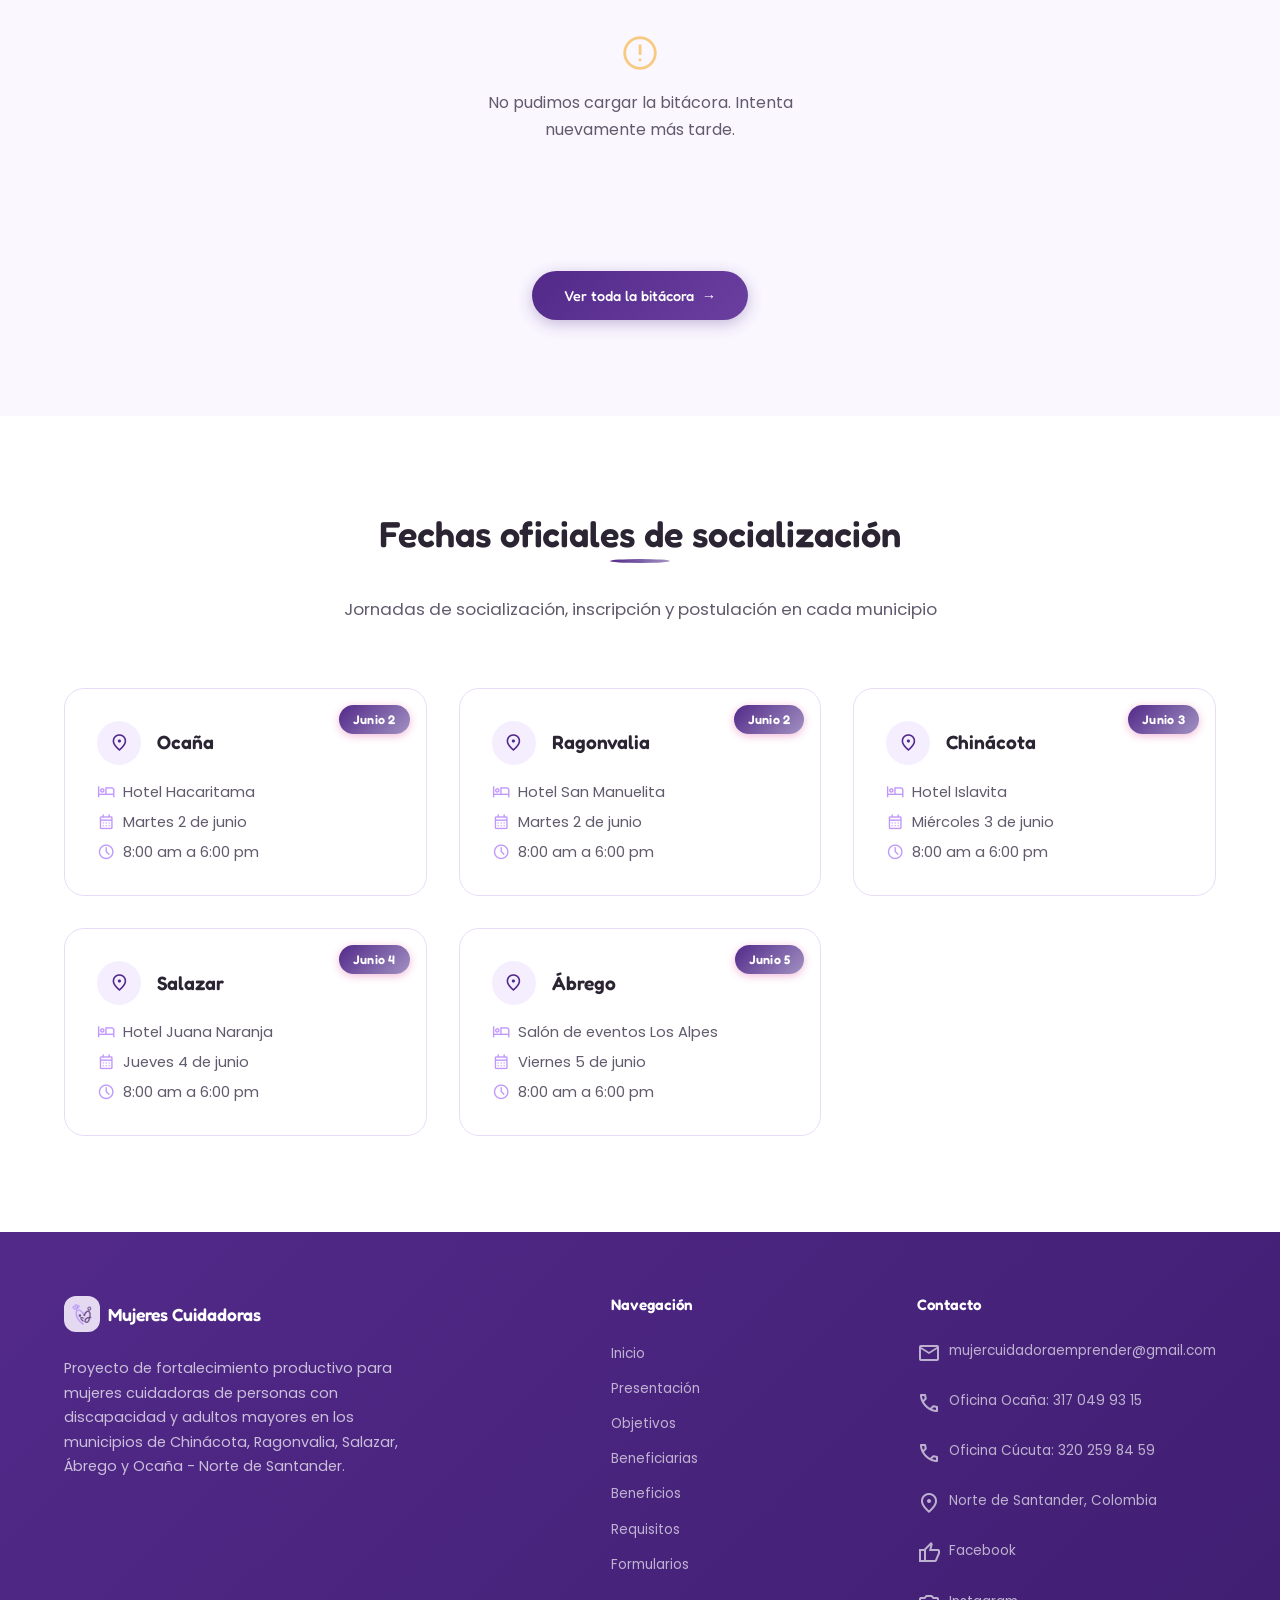
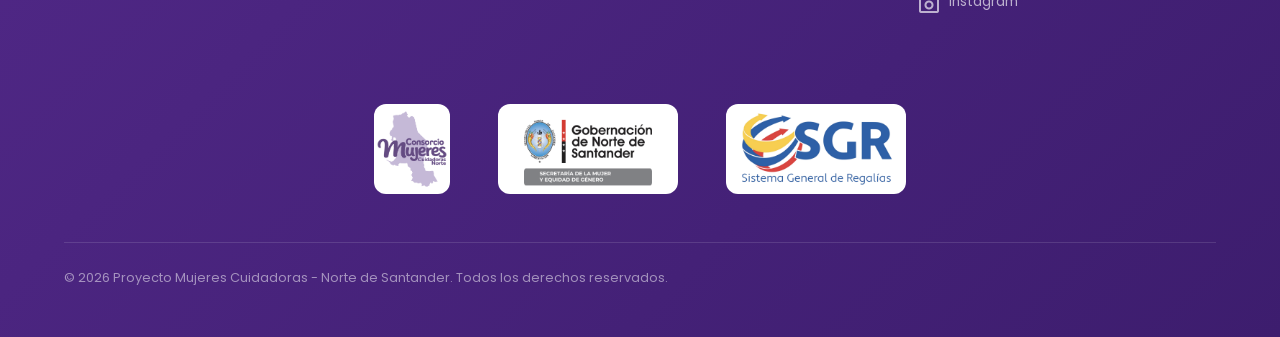
==== commit 0805f18e: "redes" ====
--- a/index.html
+++ b/index.html
@@ -834,6 +834,16 @@
                                 class="material-symbols-outlined">location_on</span></span>
                         <span>Norte de Santander, Colombia</span>
                     </div>
+                    <div class="site-footer__contact-item">
+                        <span class="site-footer__contact-icon"><span
+                                class="material-symbols-outlined">thumb_up</span></span>
+                        <a href="https://www.facebook.com/profile.php?id=61567446975775" target="_blank" rel="noopener noreferrer" class="site-footer__nav-link">Facebook</a>
+                    </div>
+                    <div class="site-footer__contact-item">
+                        <span class="site-footer__contact-icon"><span
+                                class="material-symbols-outlined">photo_camera</span></span>
+                        <a href="https://www.instagram.com/mujerescuidadorasemprenden?igsh=MXdveDE2bzlyajhkMQ%3D%3D&utm_source=qr" target="_blank" rel="noopener noreferrer" class="site-footer__nav-link">Instagram</a>
+                    </div>
                 </div>
             </div>
             <div class="site-footer__logos-bottom">
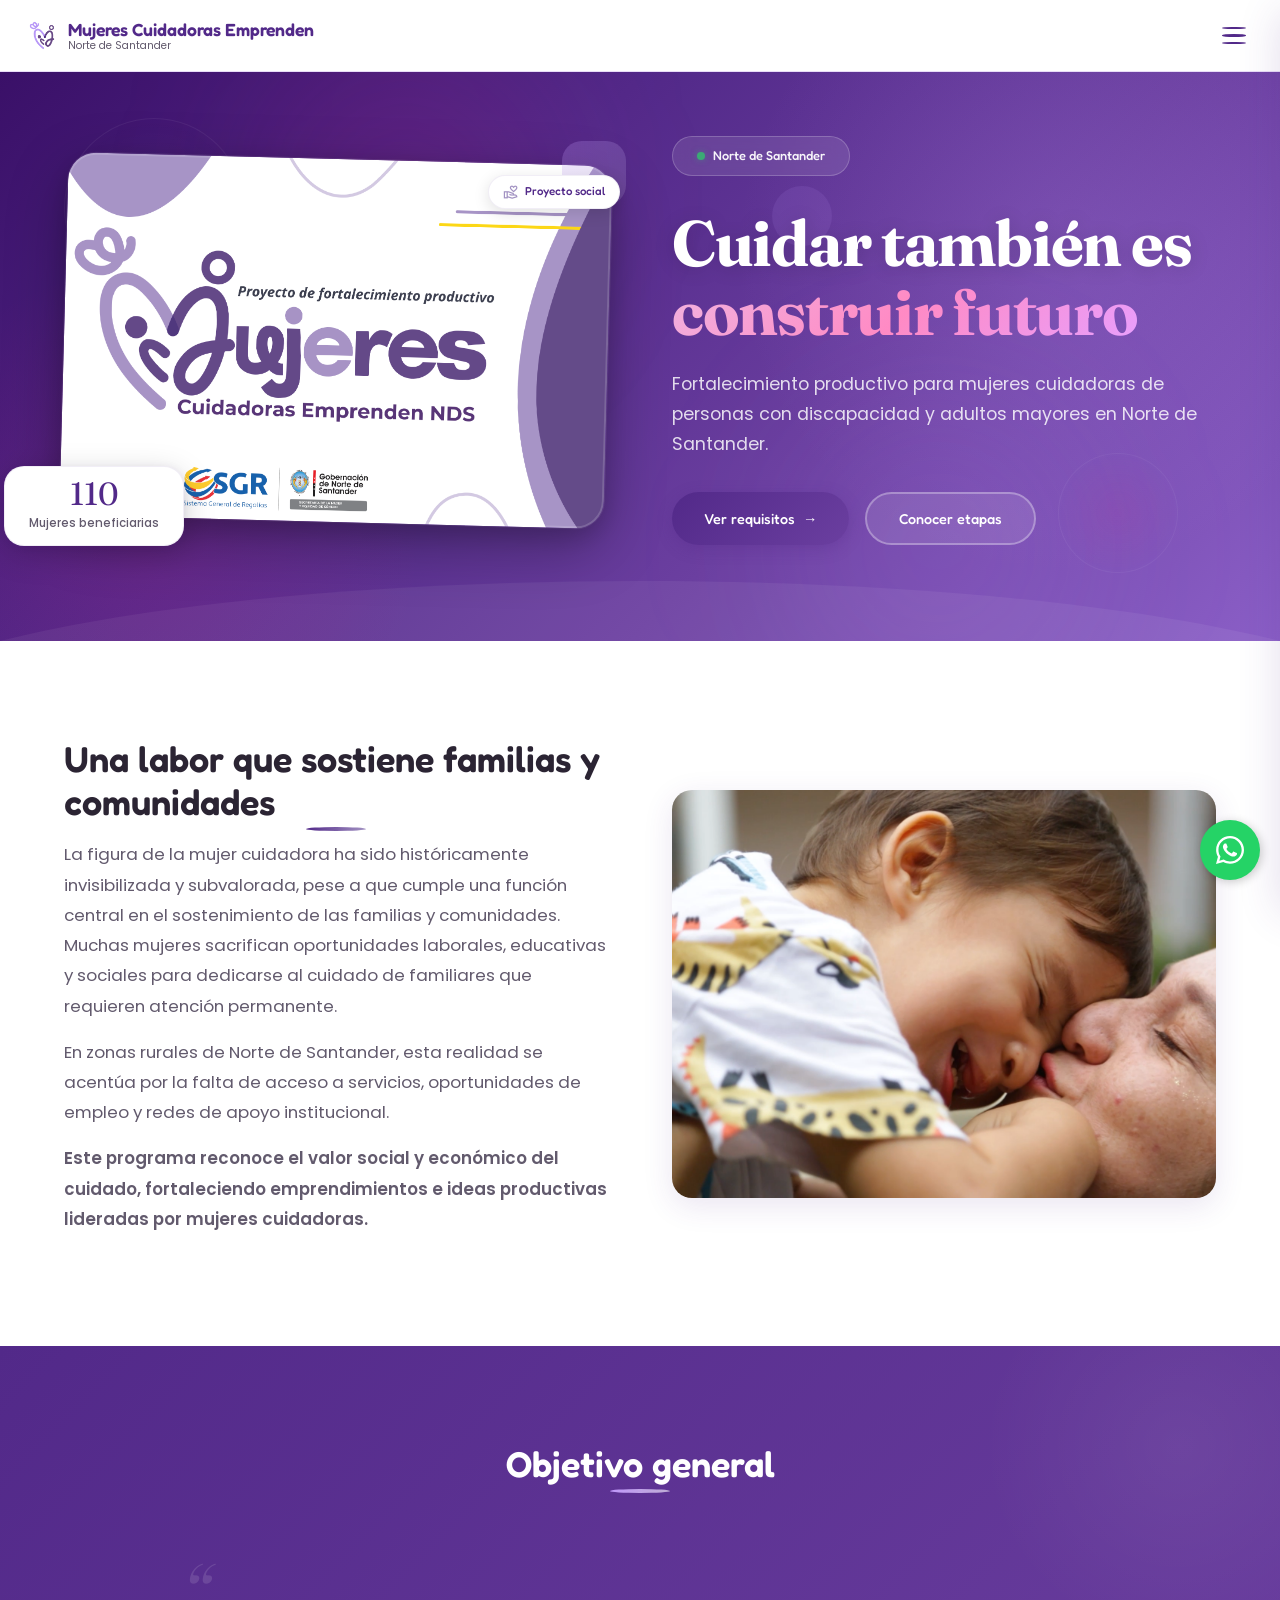
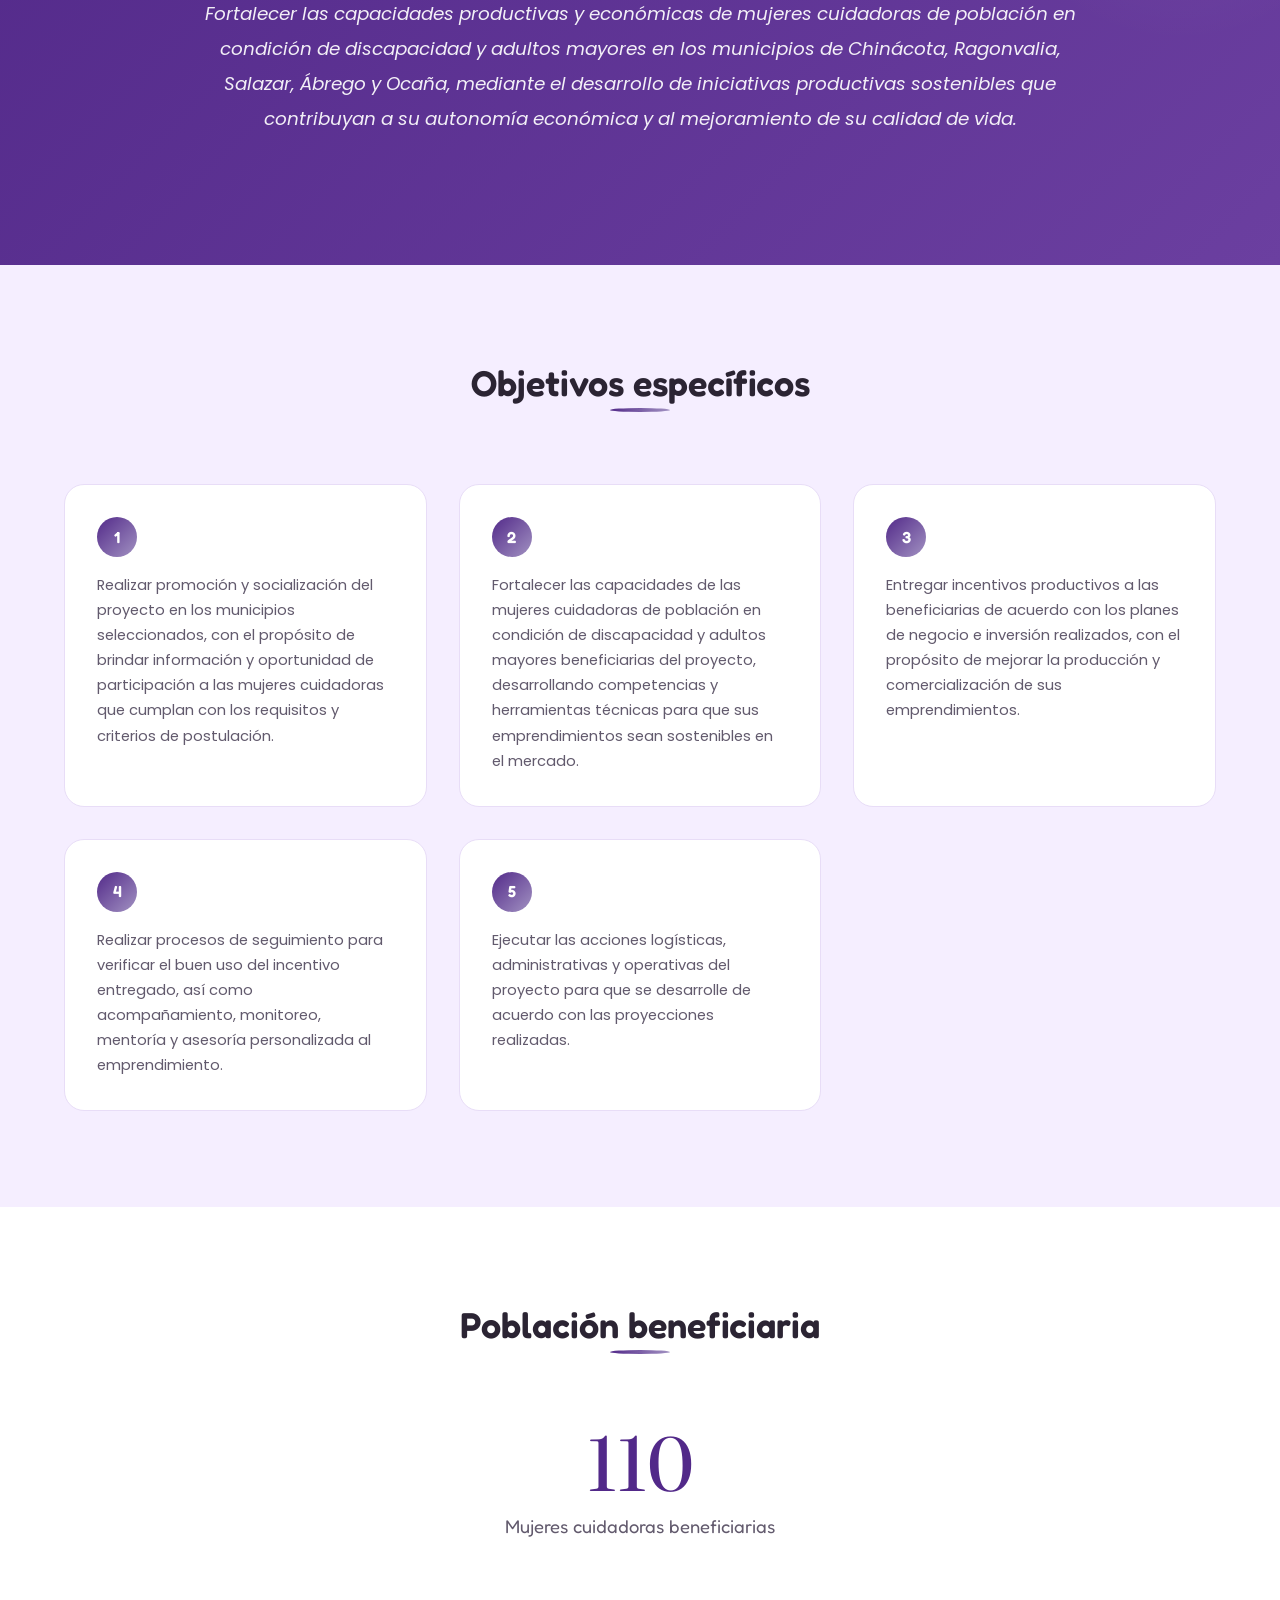
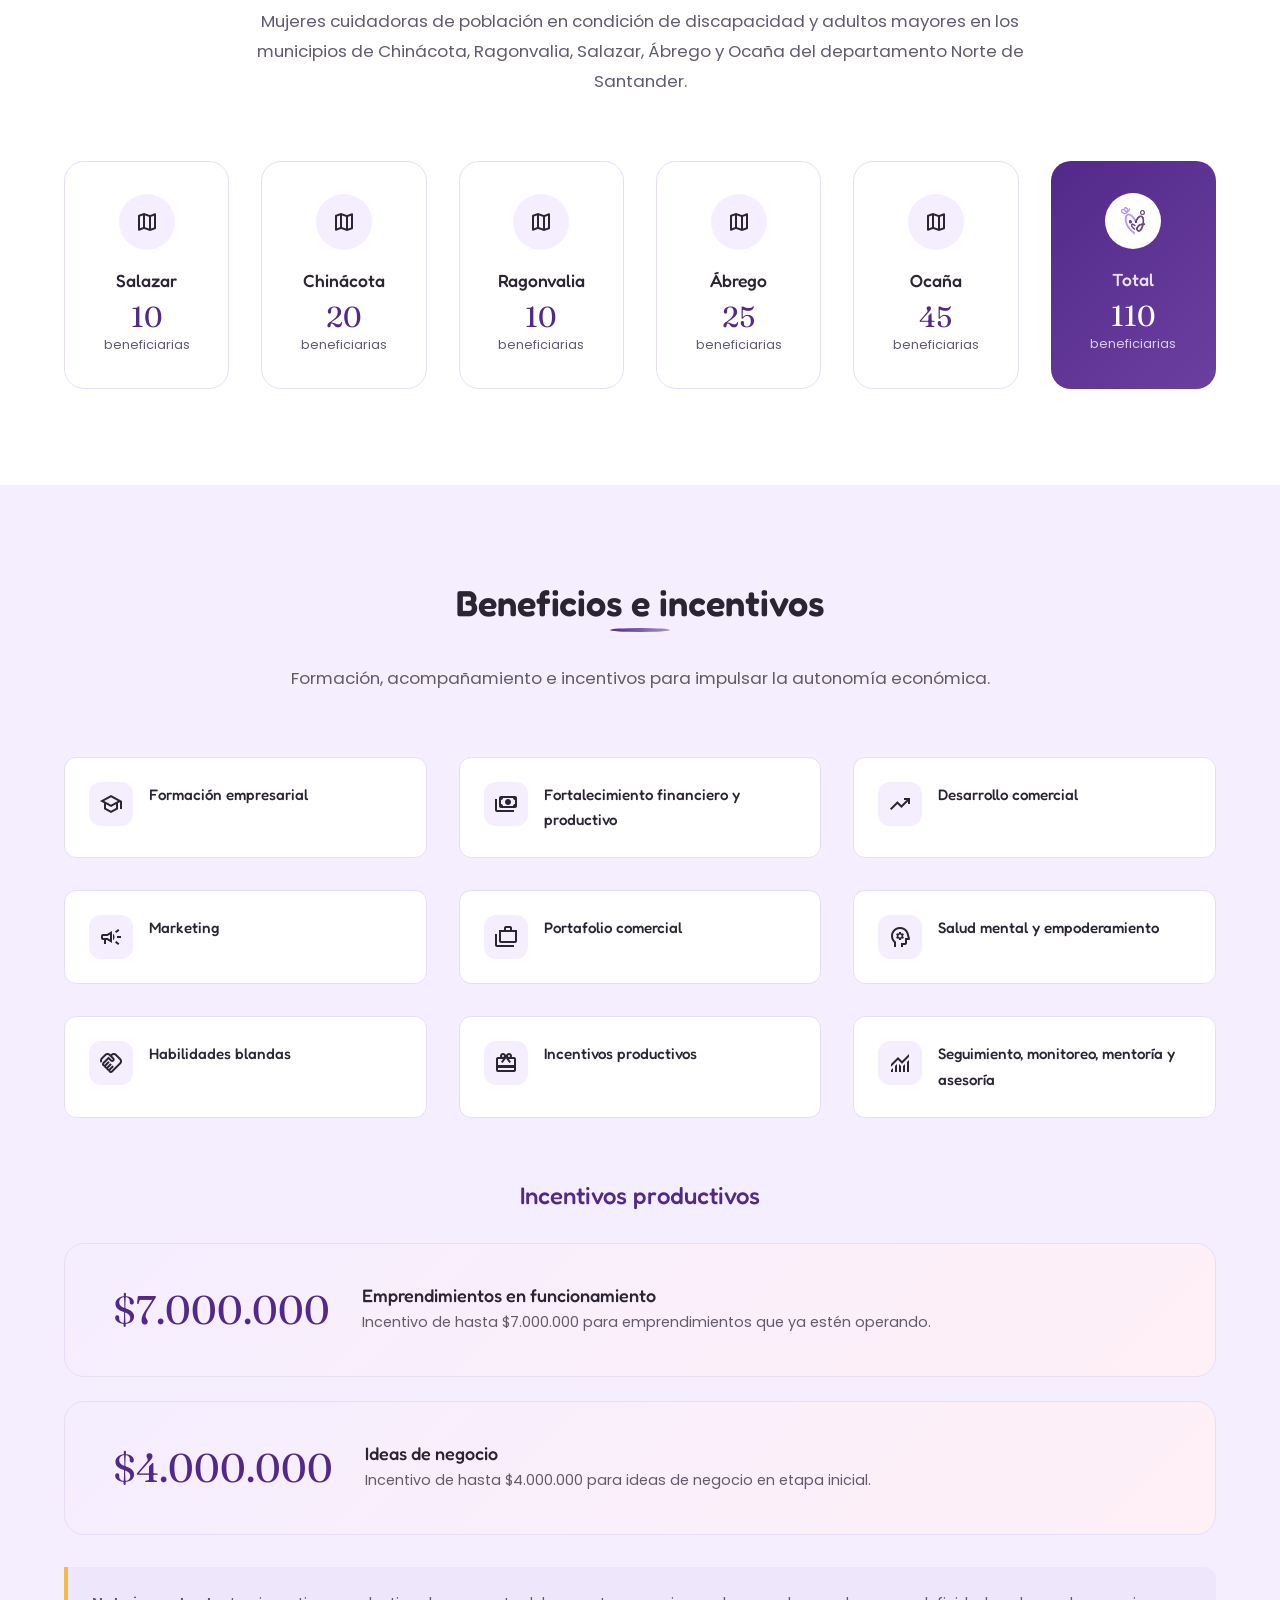
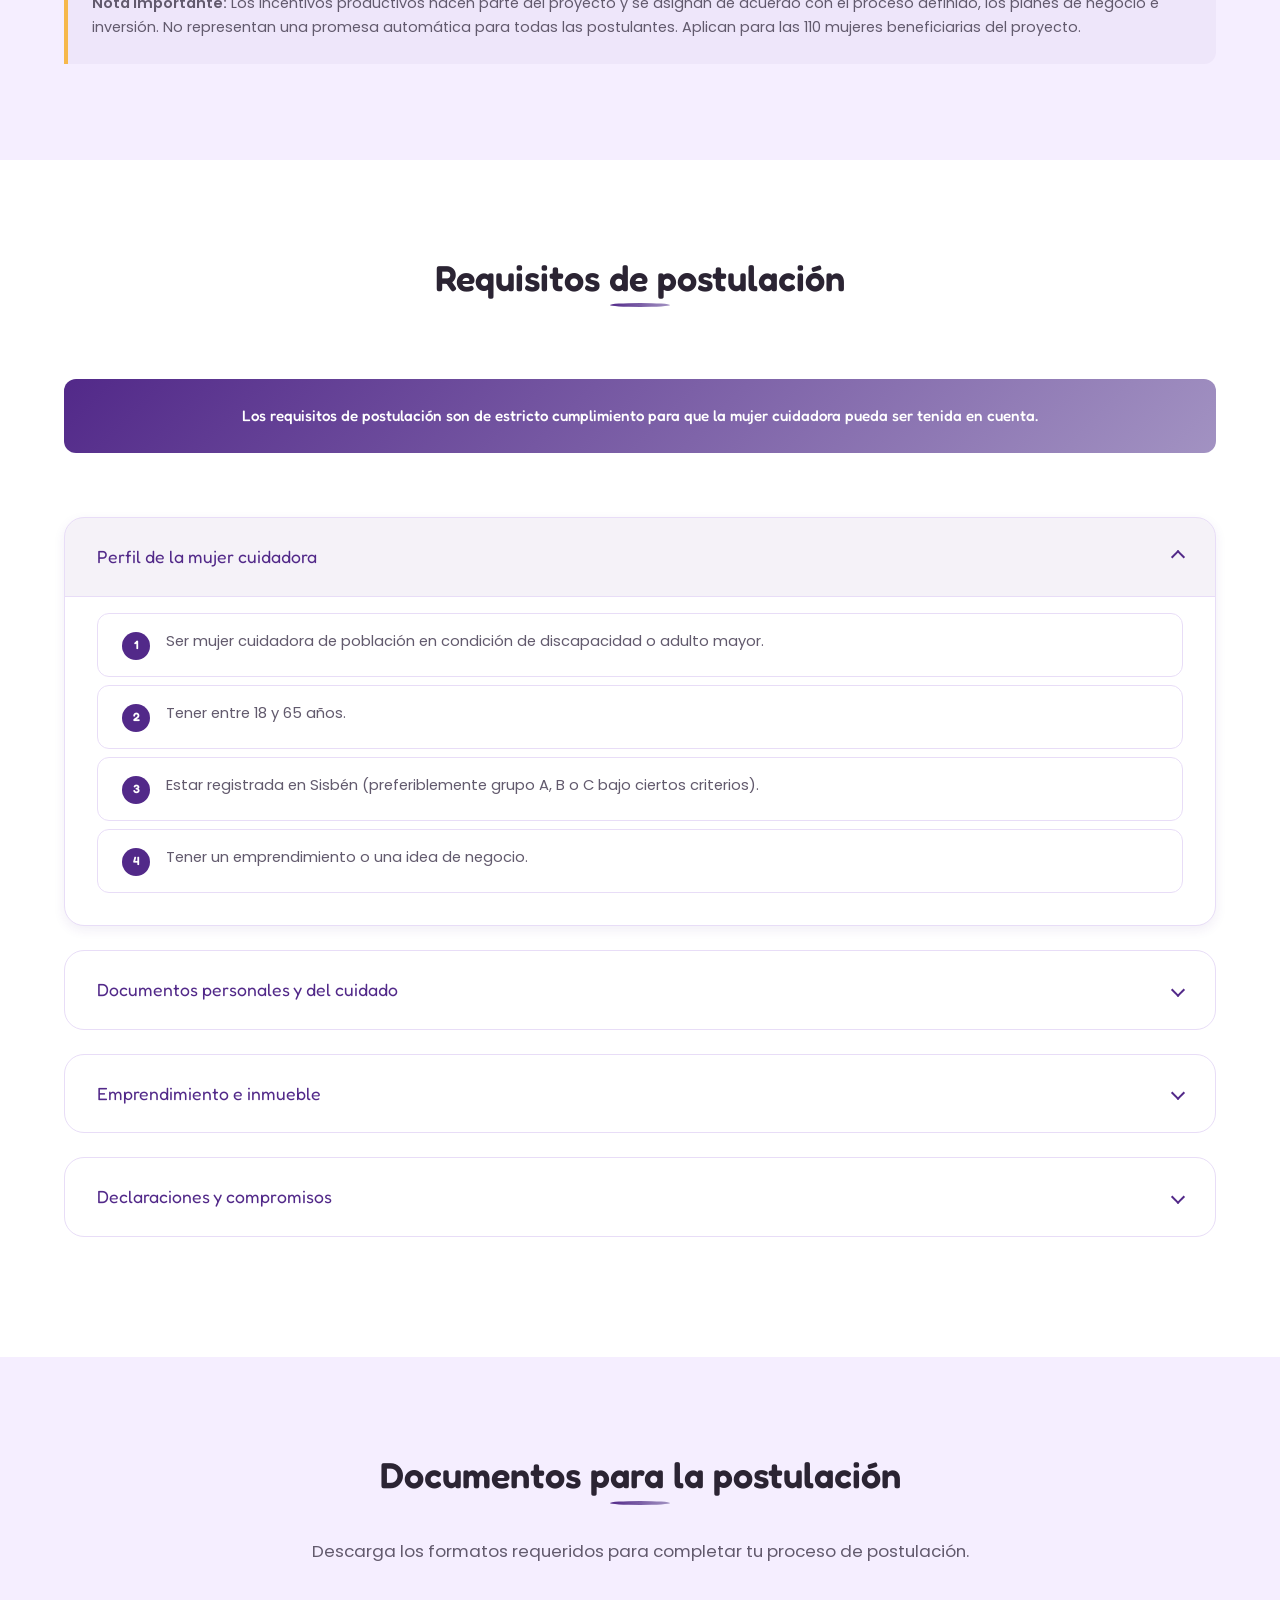
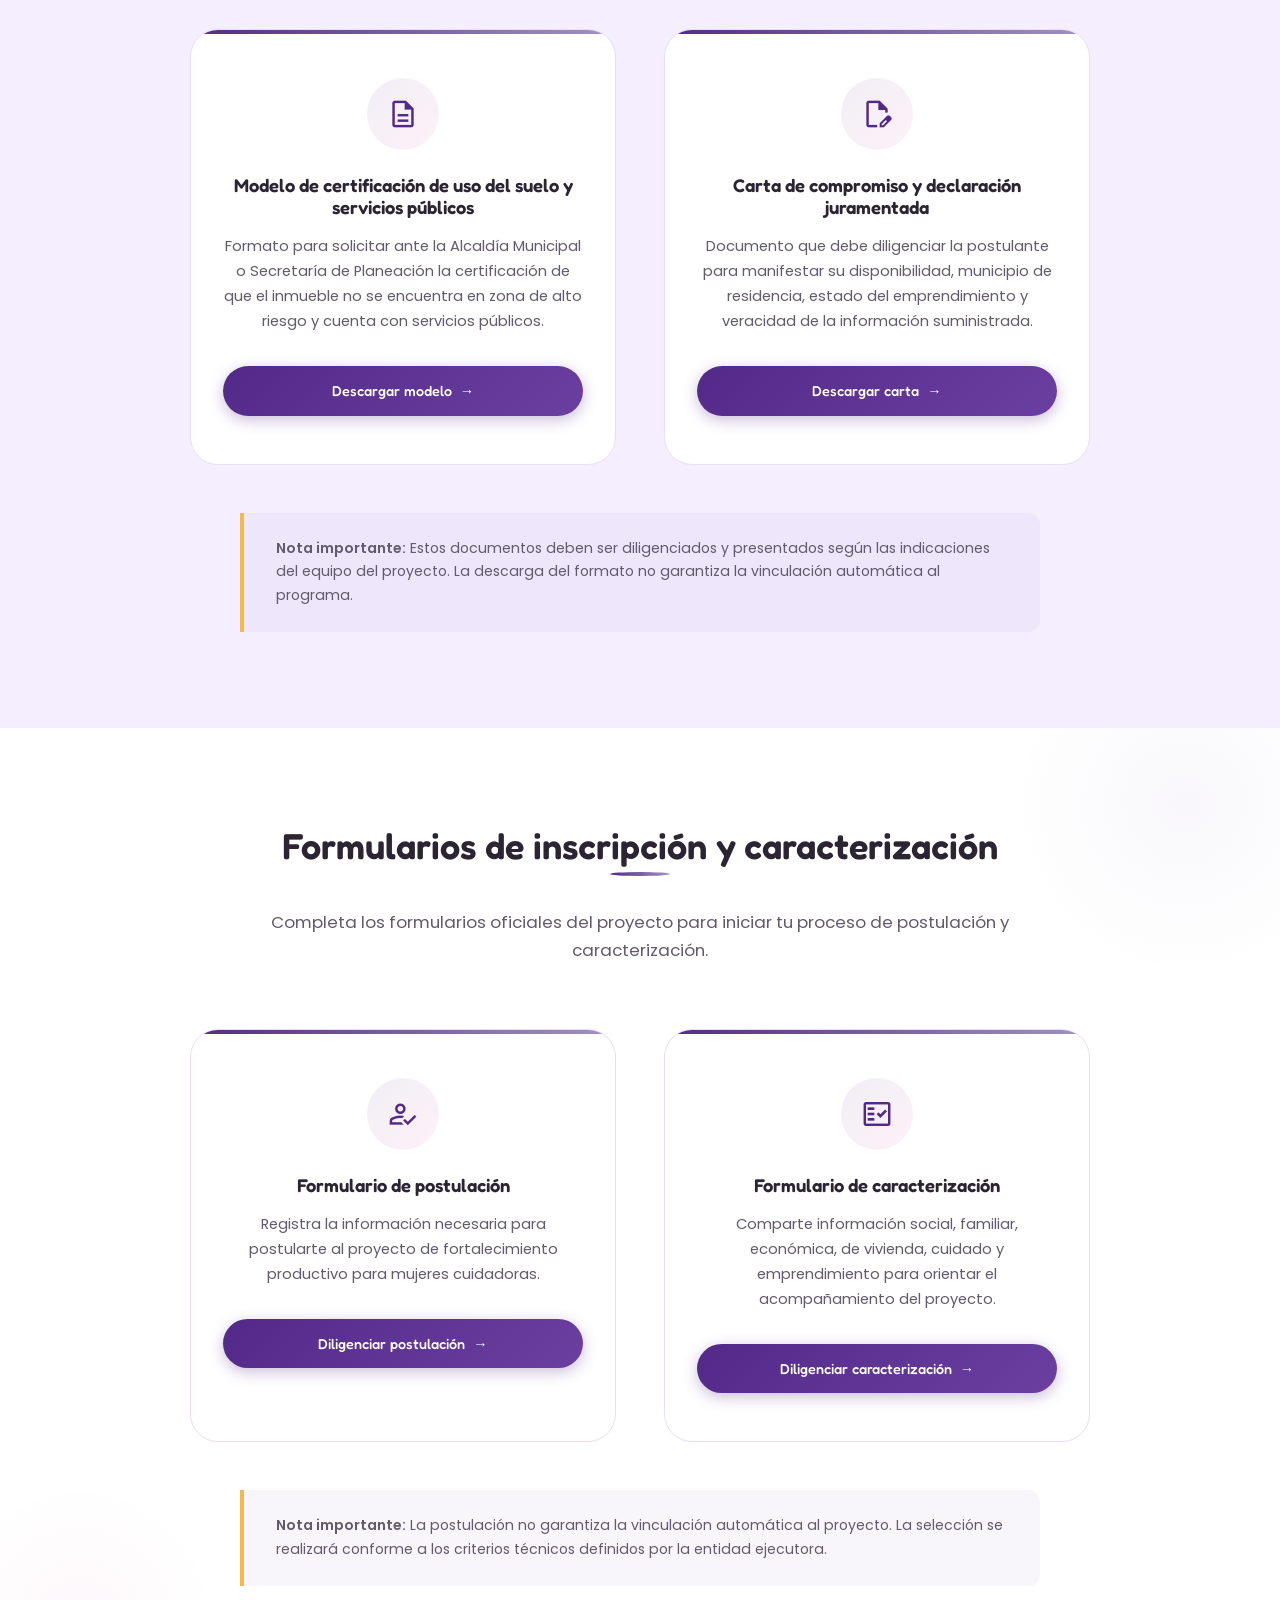
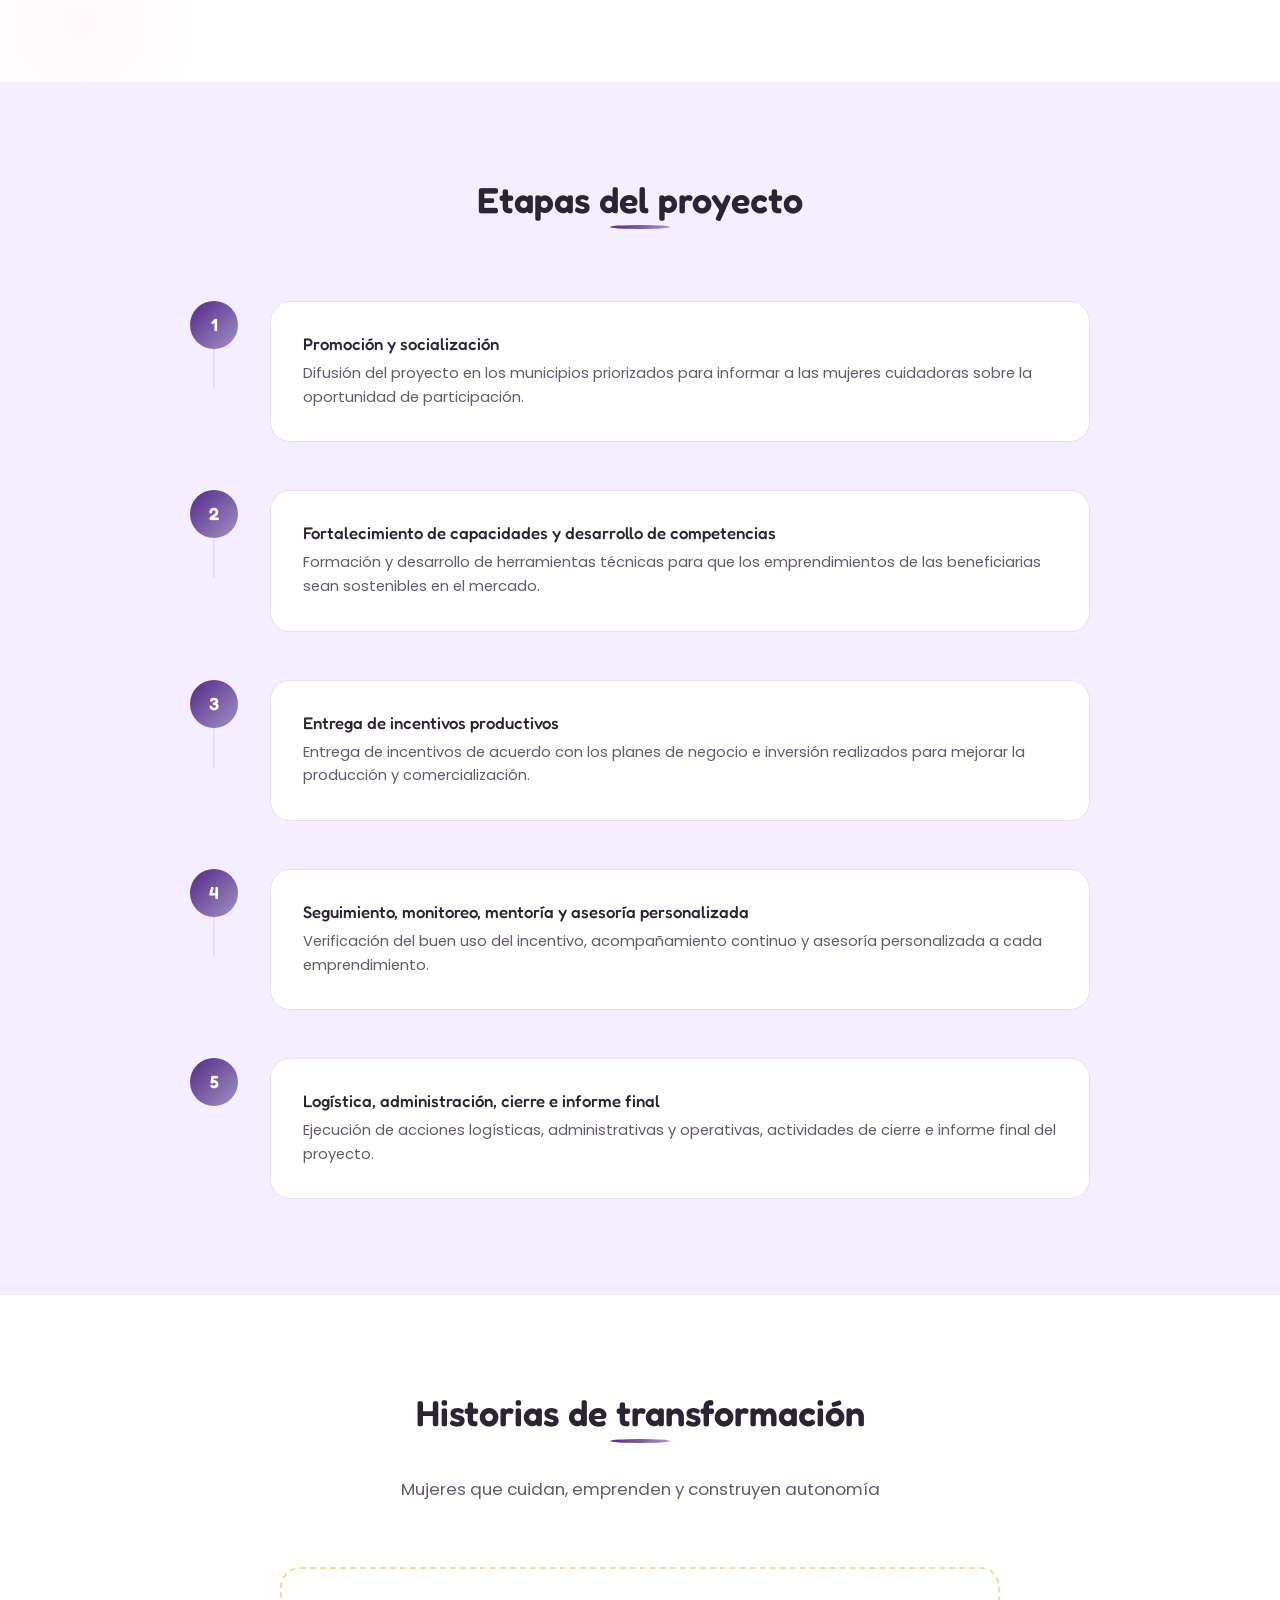
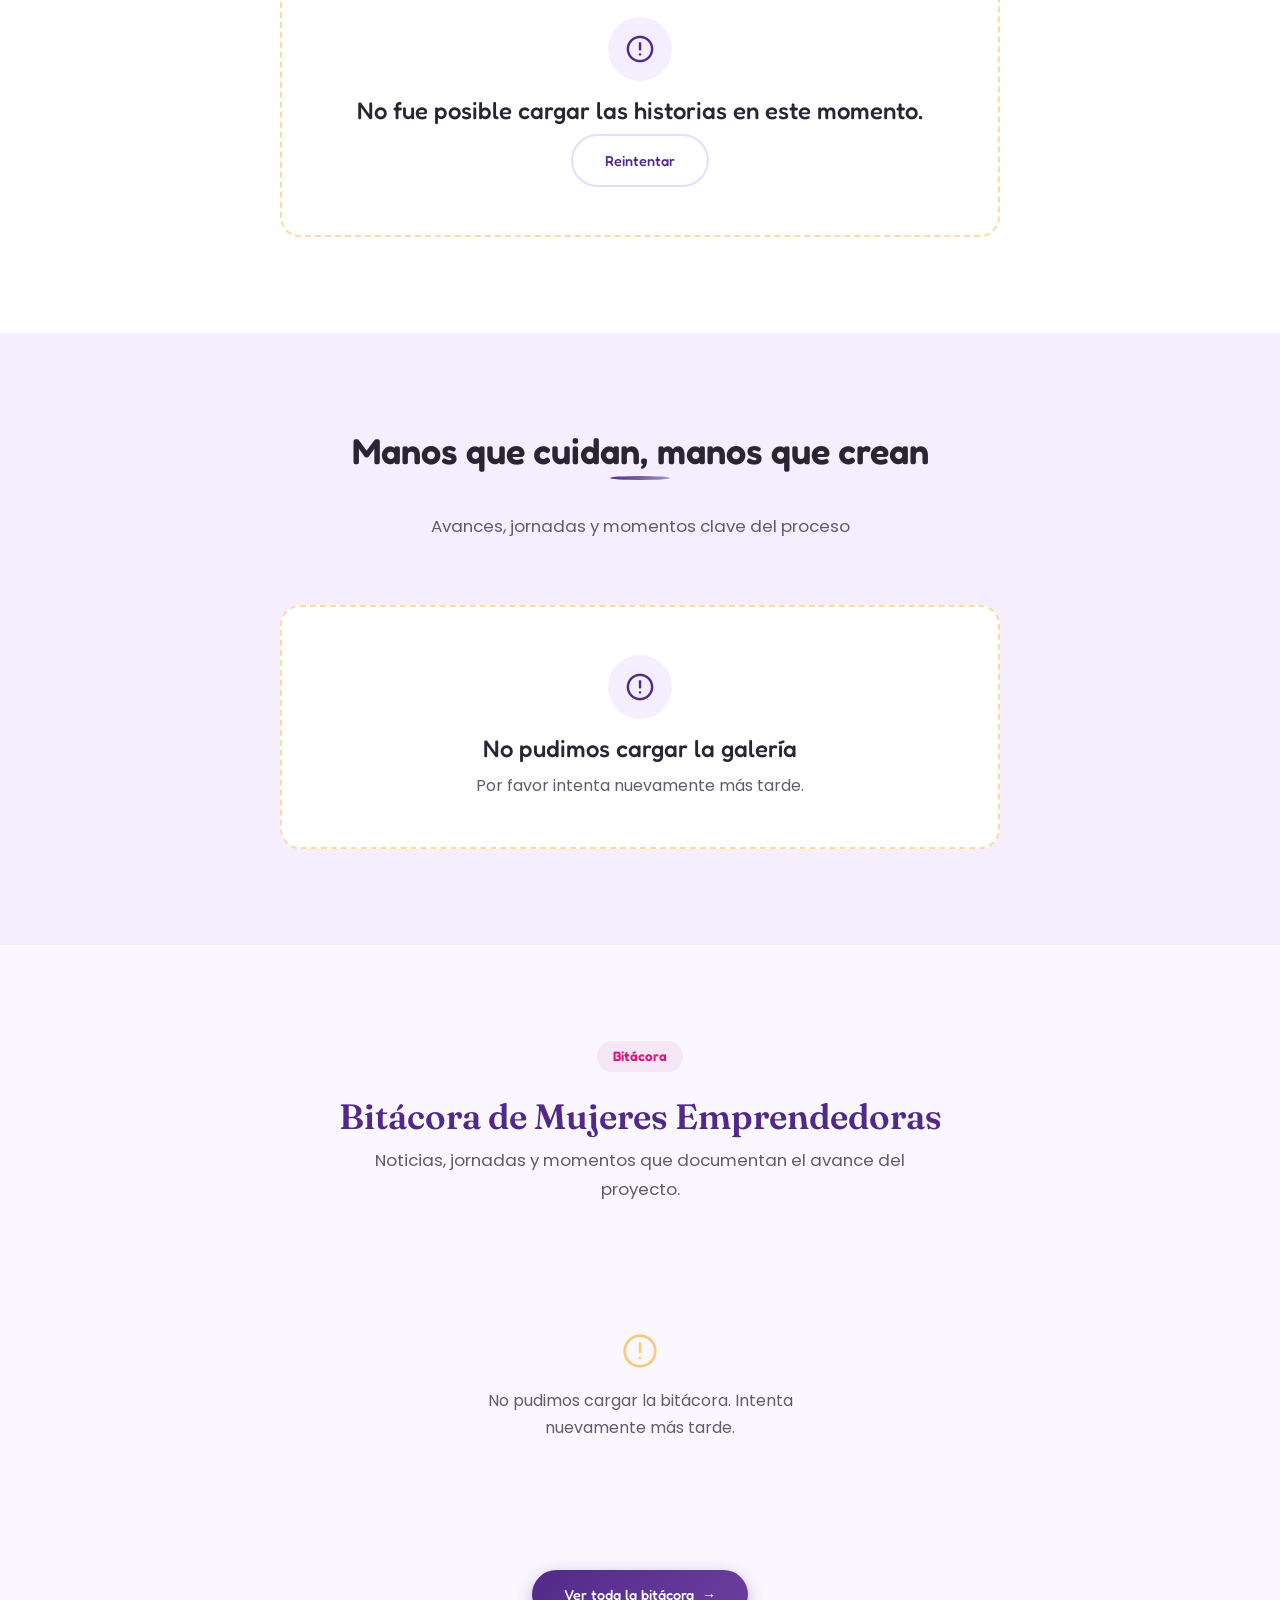
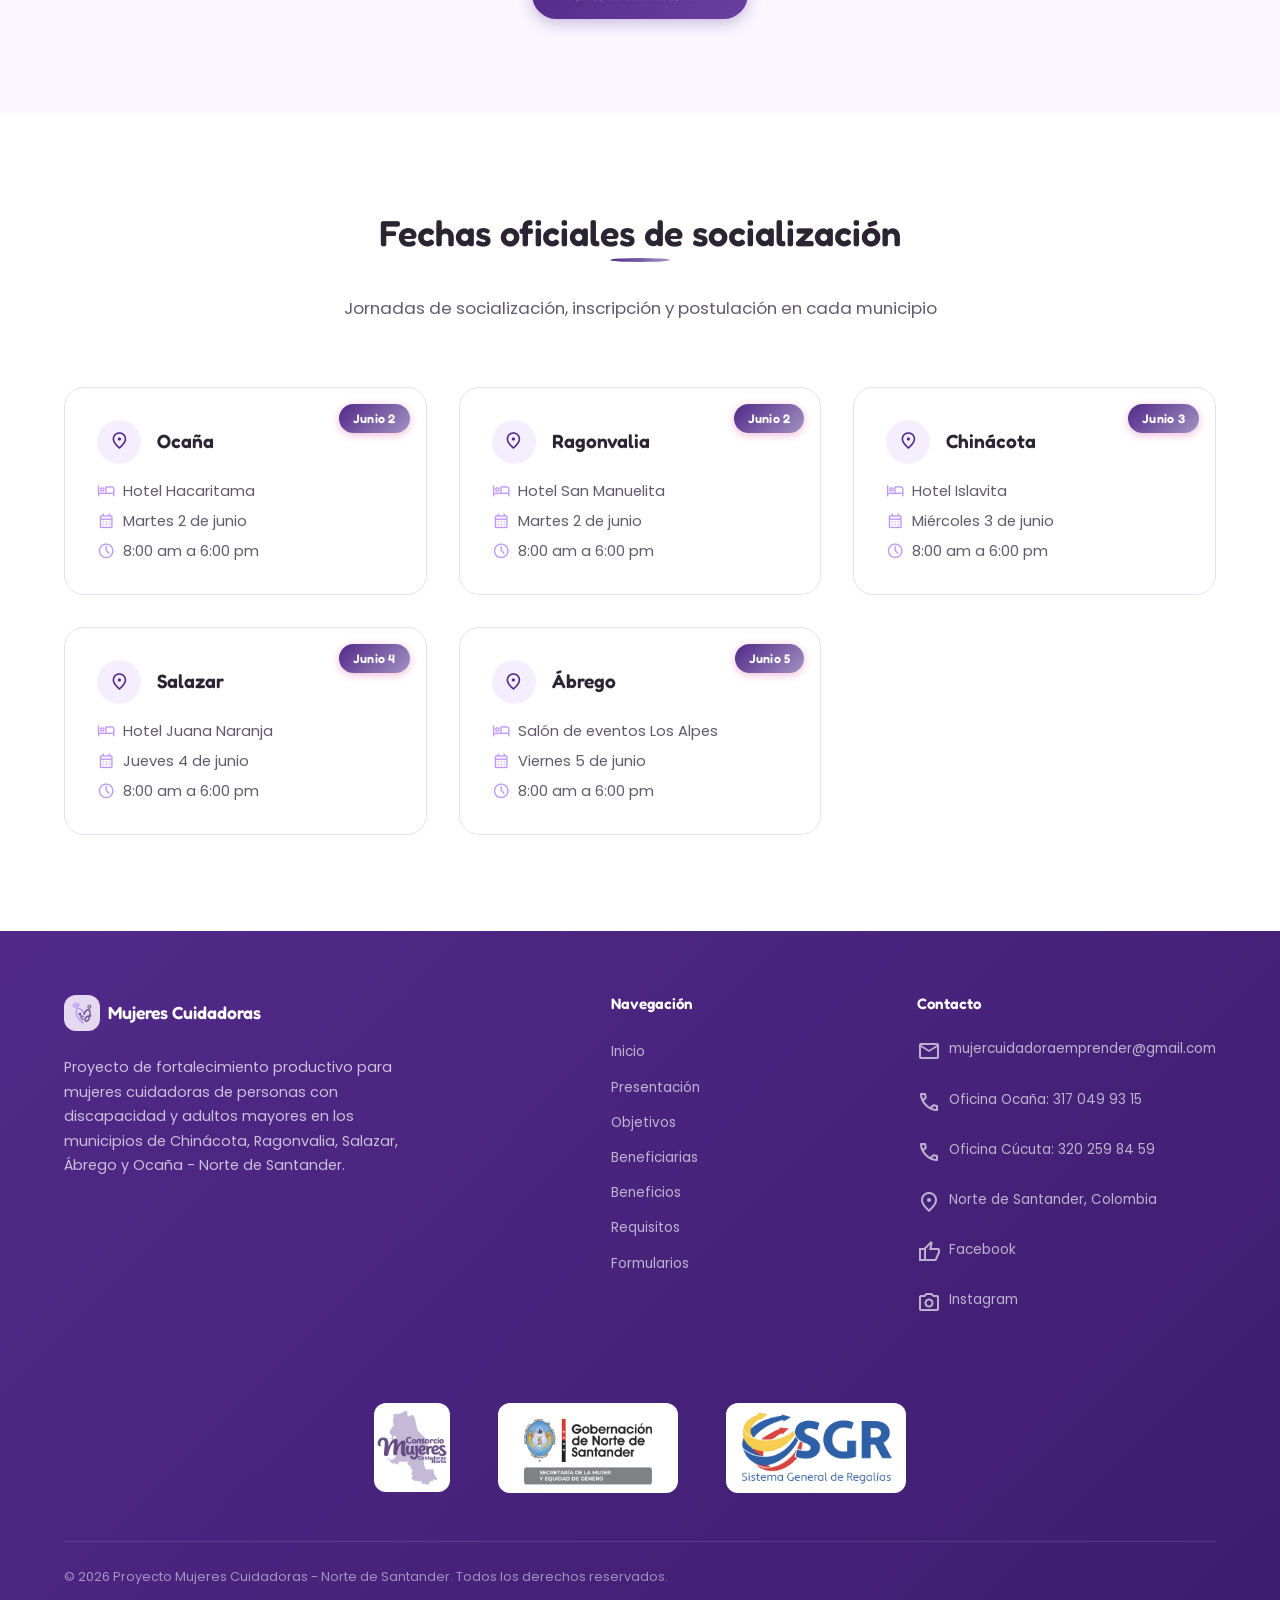
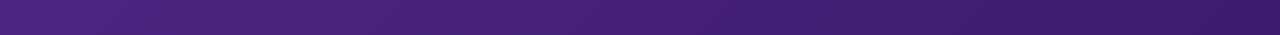
==== commit 790ed6ec: "Completar integración de Historias de transformación (CSV dinámico) Checkpoint del trabajo en curso " ====
--- a/index.html
+++ b/index.html
@@ -594,7 +594,7 @@
             </div>
         </section>
 
-        <!-- HISTORIAS DE TRANSFormación (futura) -->
+        <!-- HISTORIAS DE TRANSFORMACIÓN (dinámico, CSV) -->
         <section class="section placeholder-section placeholder-section--alt" id="historias"
             aria-label="Historias de transformación">
             <div class="container">
@@ -602,16 +602,13 @@
                     <h2 class="section__title">Historias de transformación</h2>
                     <p class="section__subtitle">Mujeres que cuidan, emprenden y construyen autonomía</p>
                 </div>
-                <div class="placeholder-section__container" id="historias-transformacion-placeholder">
-                    <div class="placeholder-section__image">
-                        <img src="img/mmmmm.jpeg" alt="Mujeres cuidadoras compartiendo experiencias en comunidad"
-                            width="600" height="400">
-                    </div>
-                    <div class="placeholder-section__notice">
-                        <span class="placeholder-section__notice-icon"><span
-                                class="material-symbols-outlined">edit_document</span></span>
-                        <p class="placeholder-section__notice-text">Esta sección será alimentada en una fase posterior
-                            con perfiles, relatos y emprendimientos de las mujeres beneficiarias del proyecto.</p>
+                <div class="placeholder-section__container" id="historias-container" data-historias-mode="preview"
+                    data-historias-limit="3" data-historias-show-cta="true">
+                    <div class="historias-state">
+                        <div class="historias-state__icon">
+                            <span class="material-symbols-outlined" aria-hidden="true">hourglass_empty</span>
+                        </div>
+                        <p>Cargando historias...</p>
                     </div>
                 </div>
             </div>
--- a/css/main.css
+++ b/css/main.css
@@ -19,4 +19,5 @@
 @import url('./whatsapp.css');
 @import url('./media-cuidadora.css');
 @import url('./bitacora.css');
+@import url('./historias.css');
 @import url('./responsive.css');
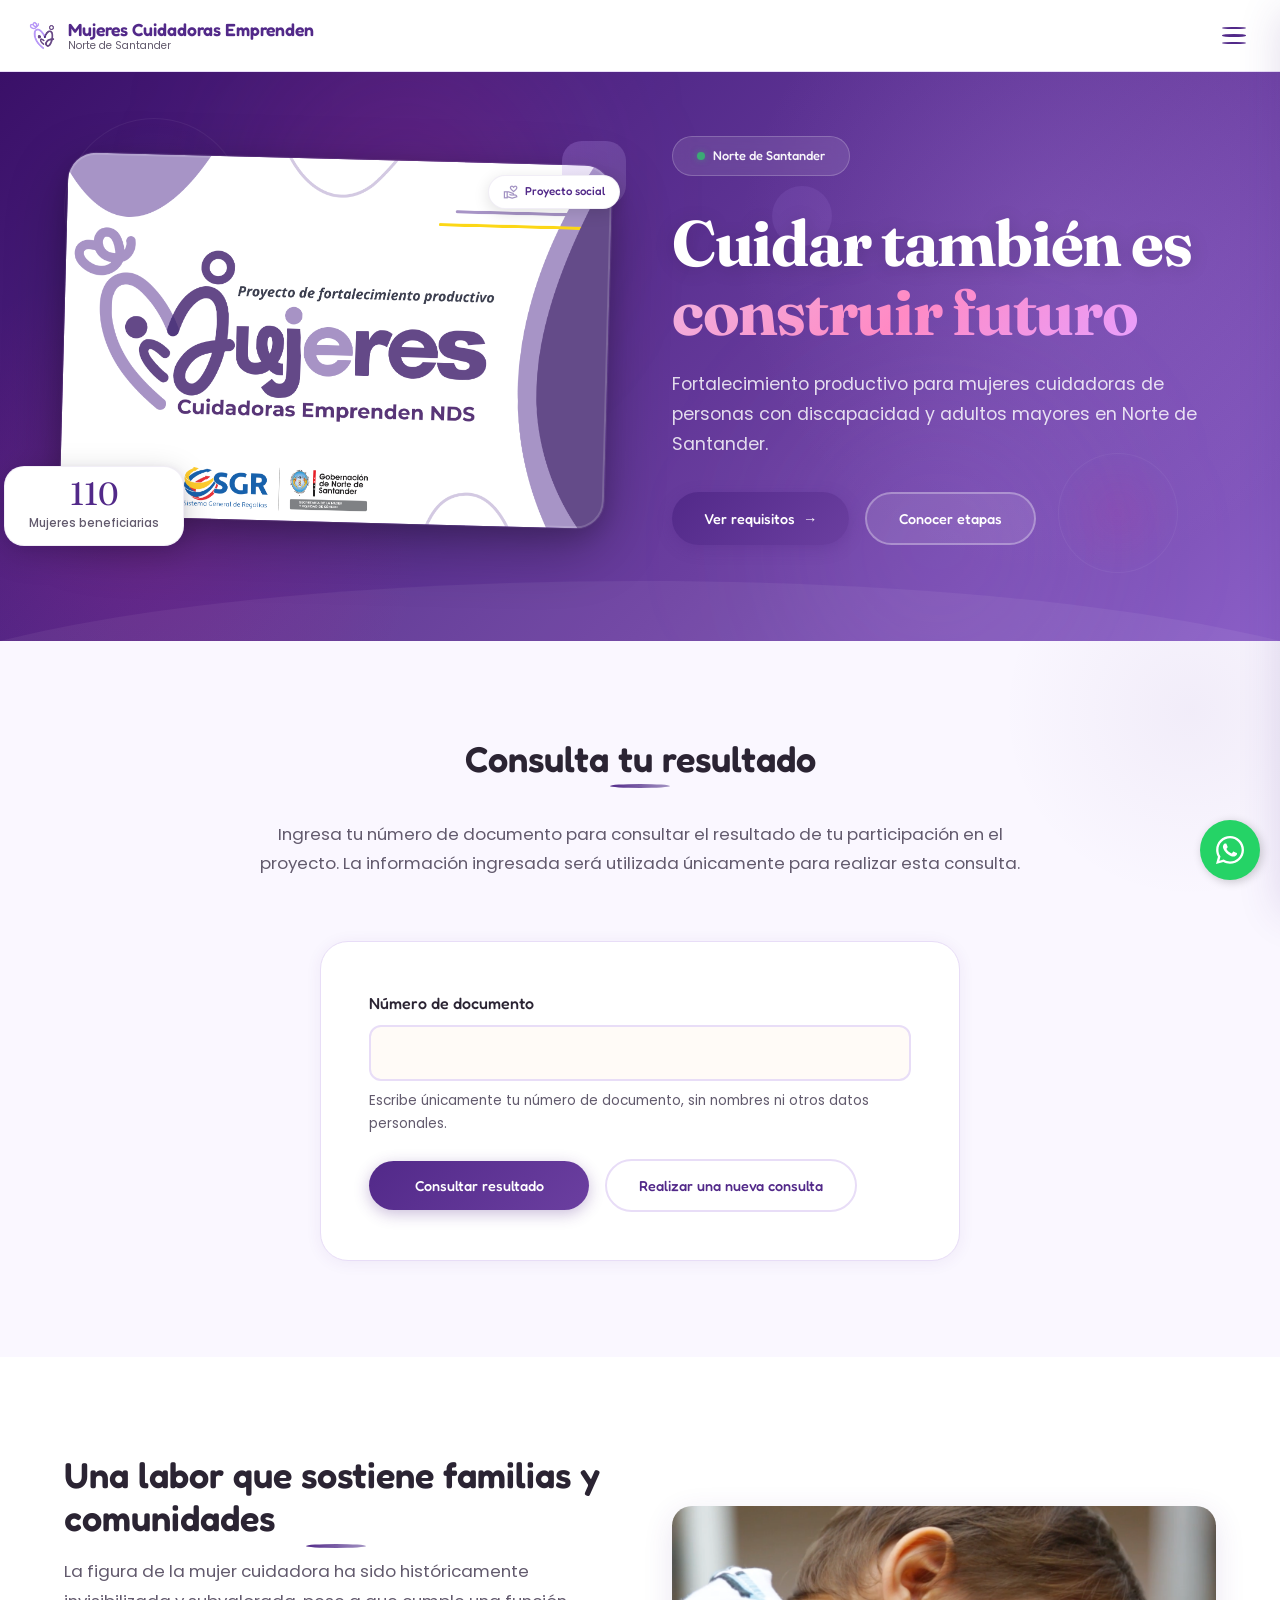
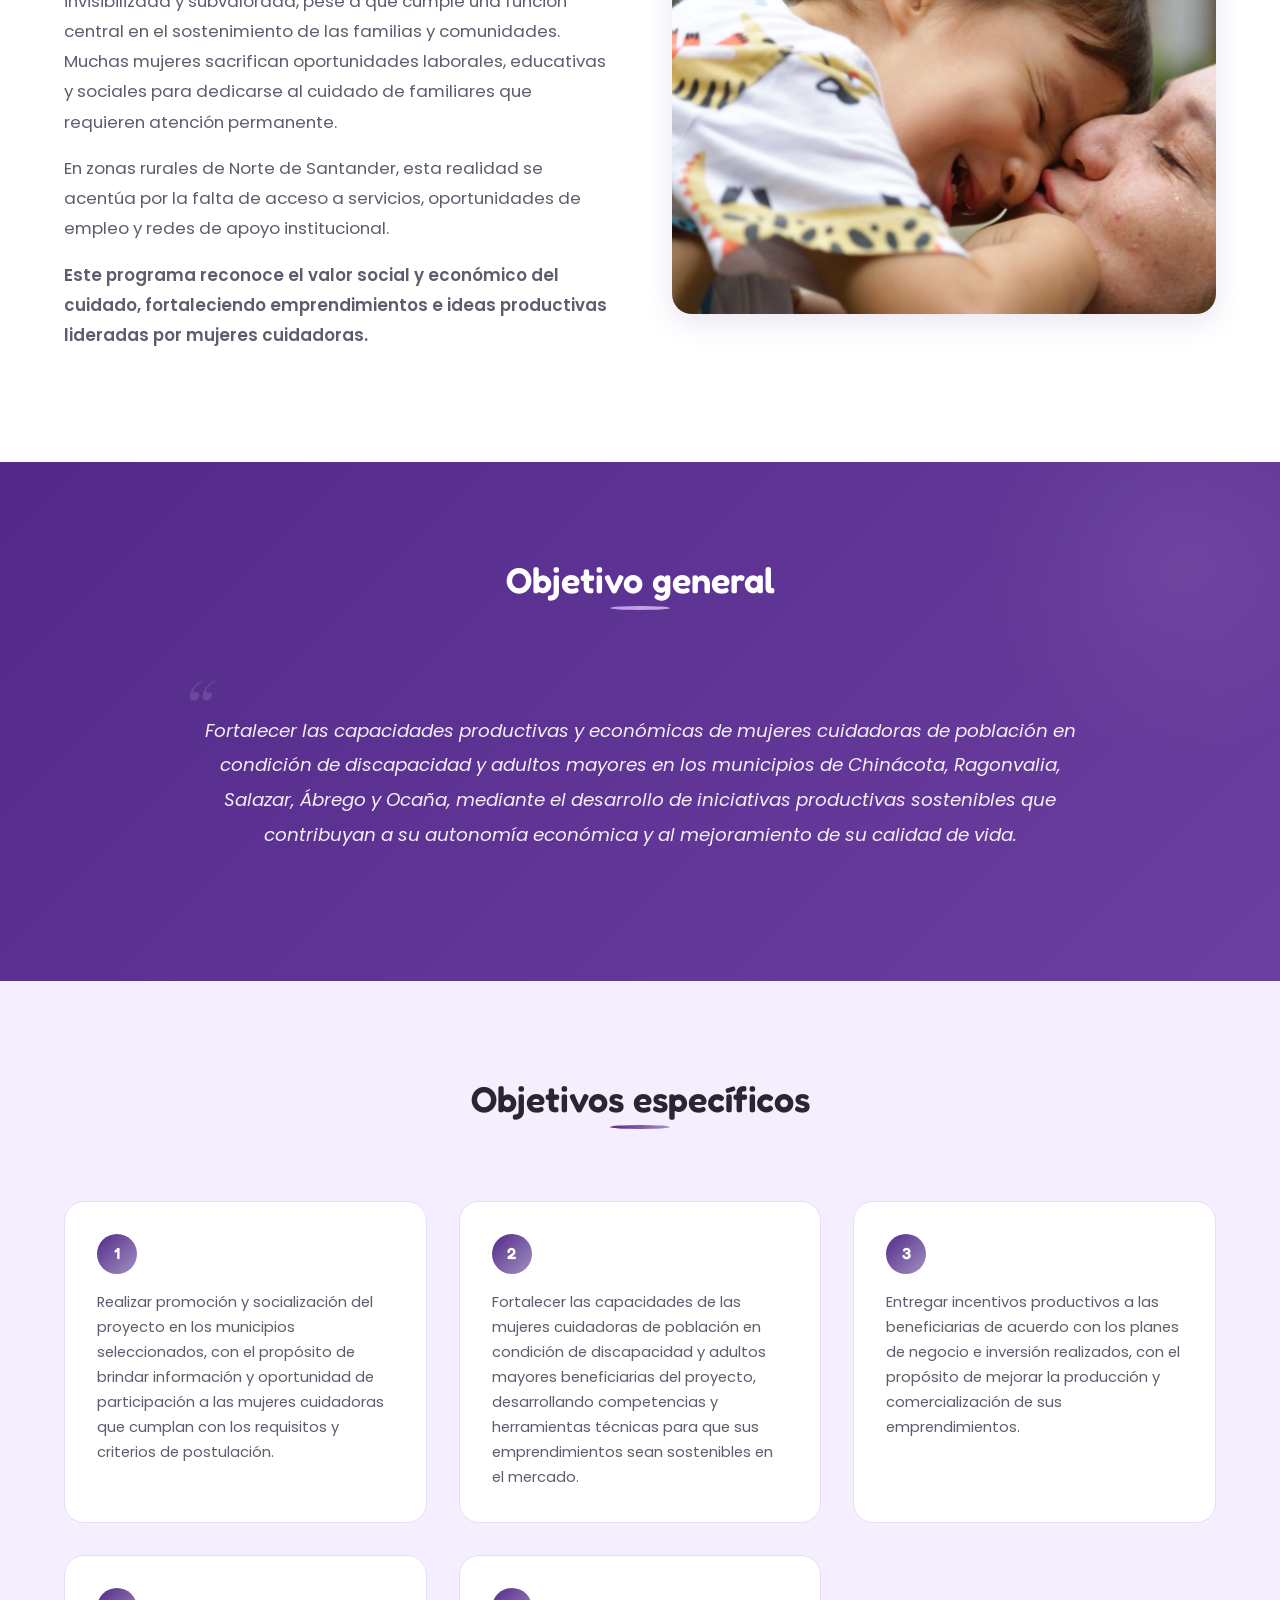
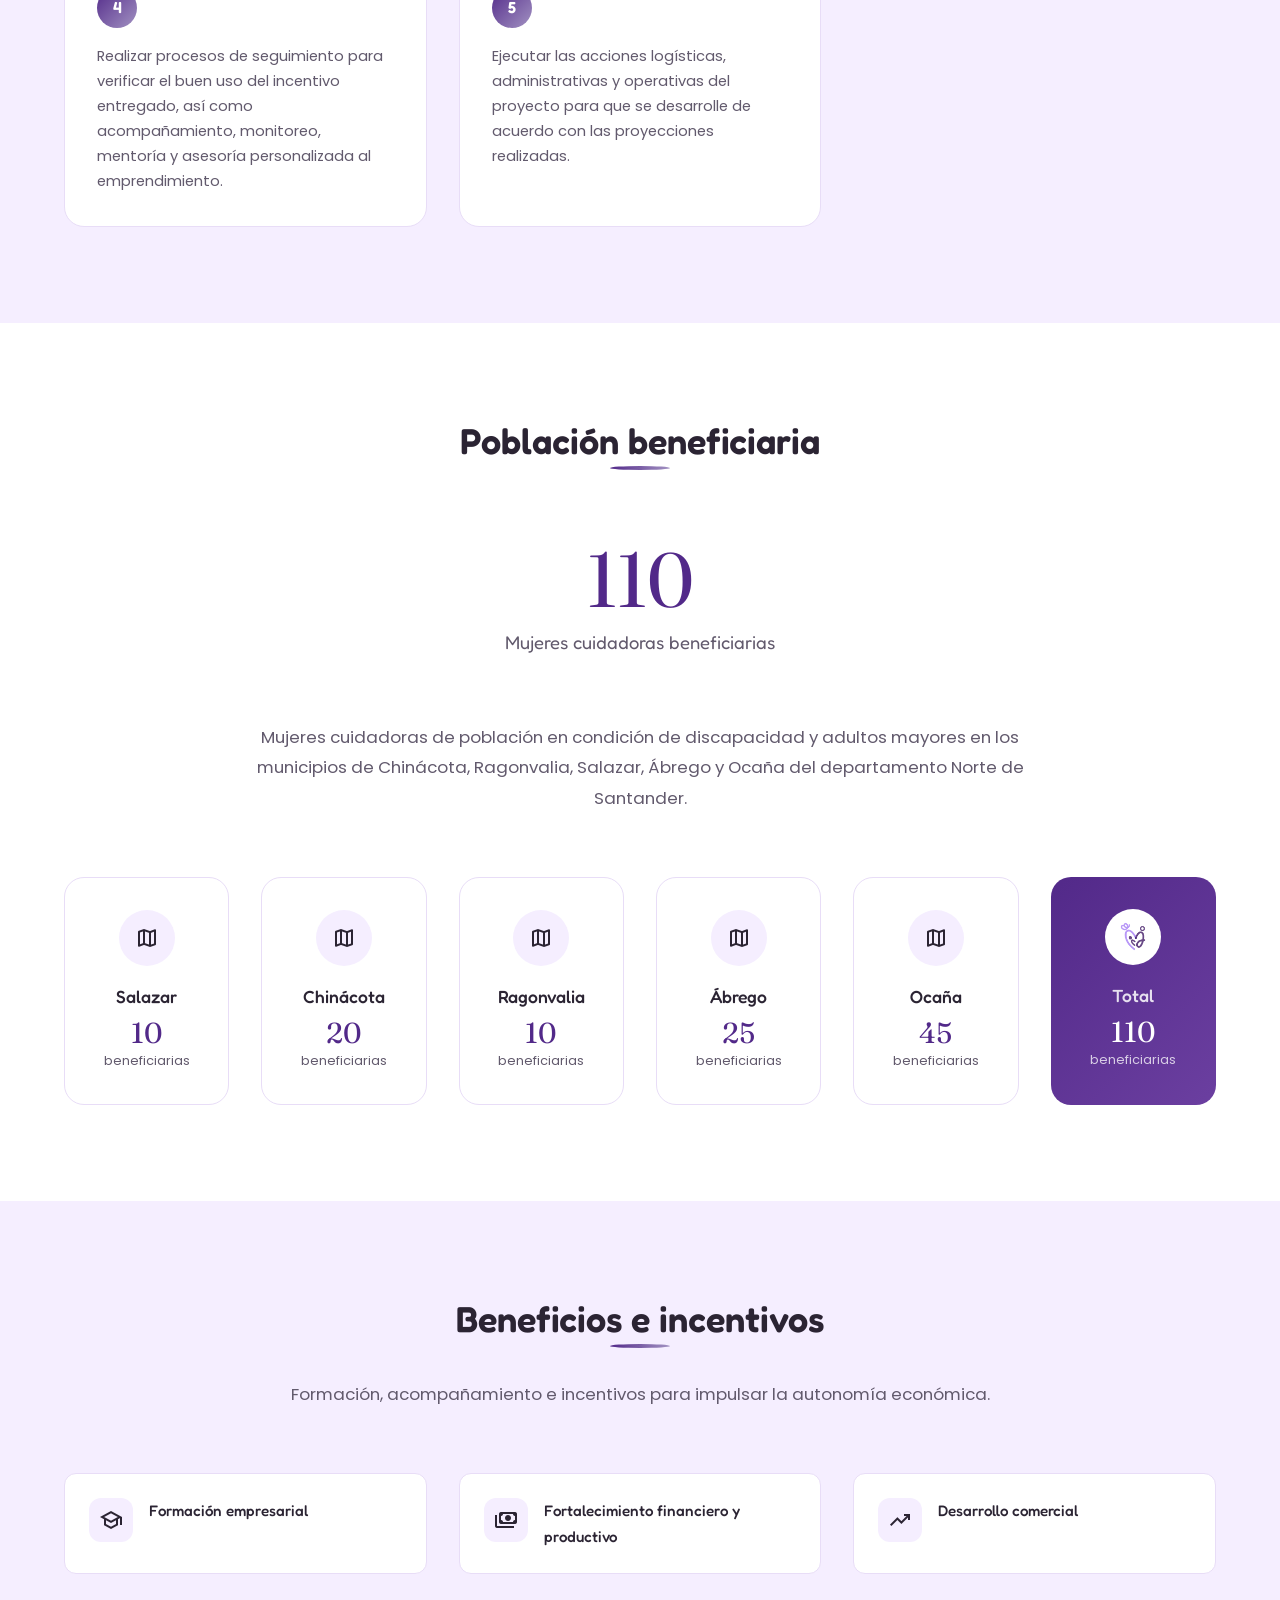
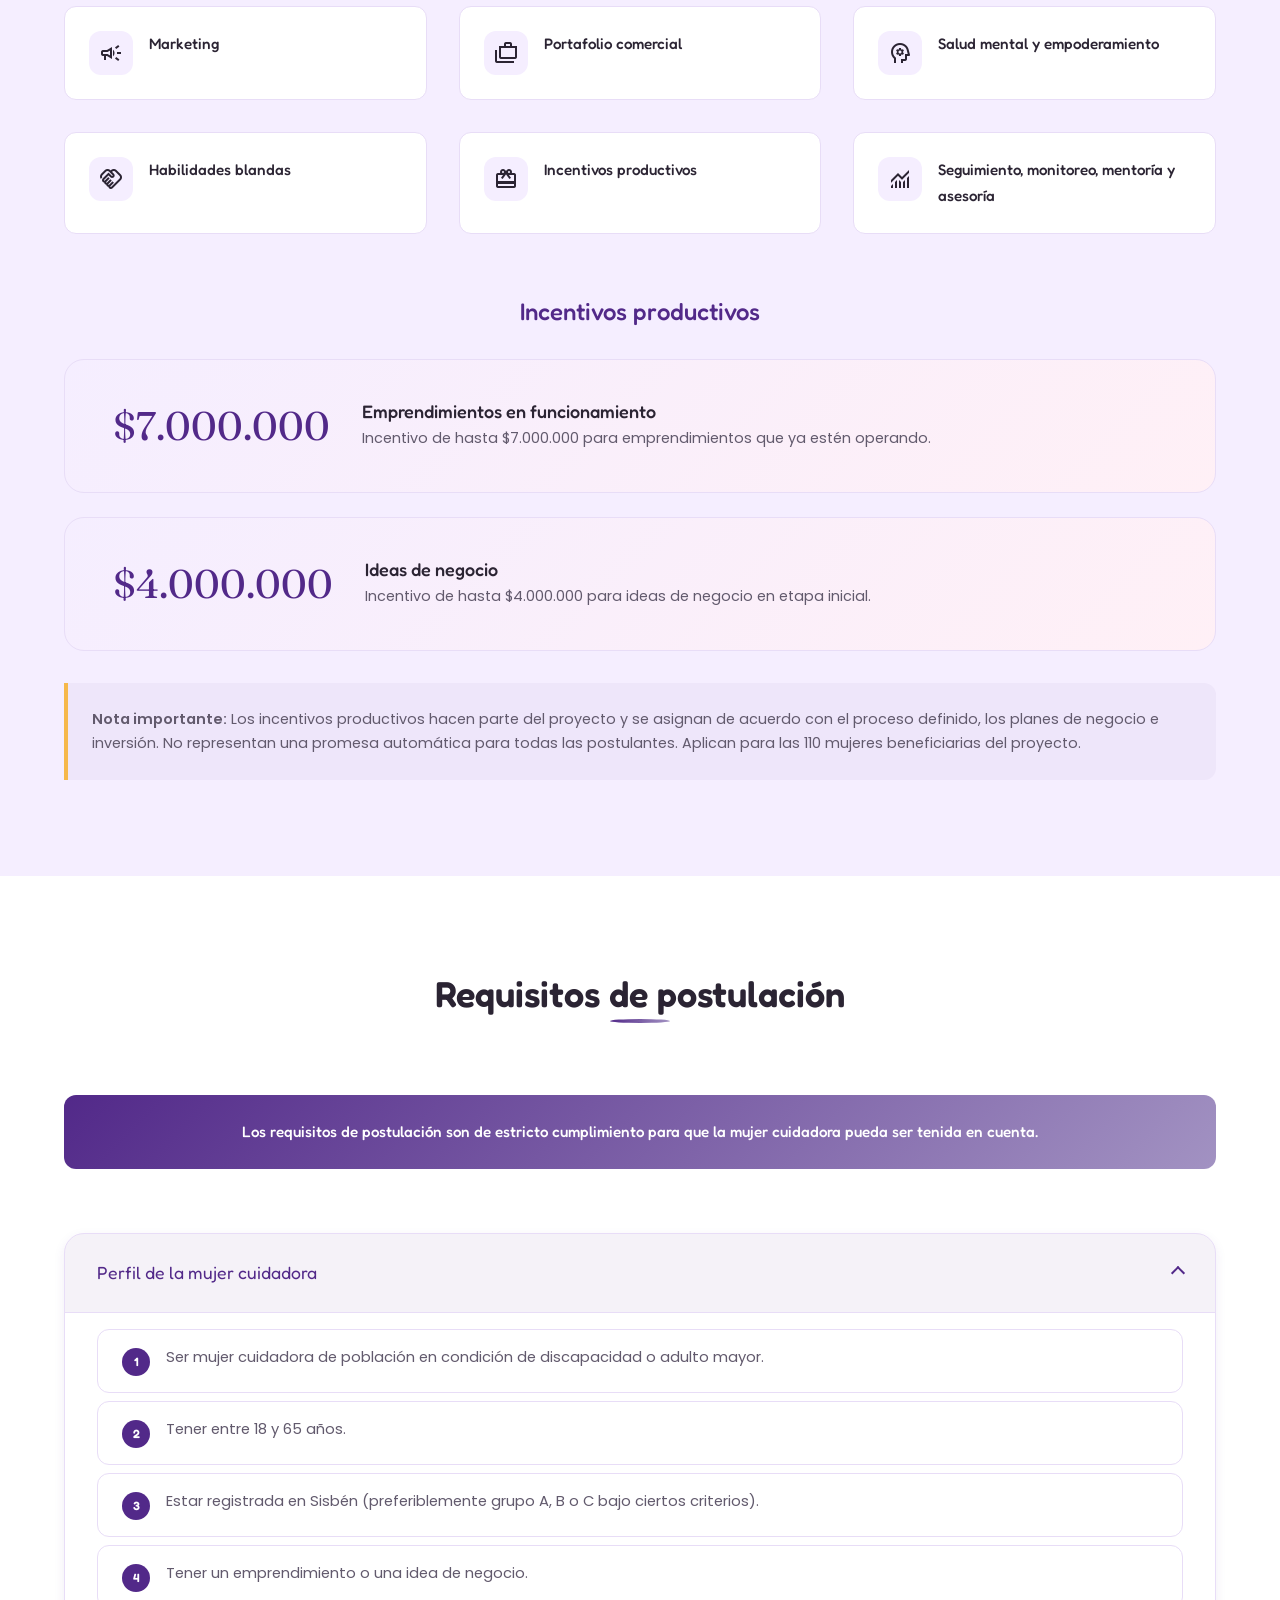
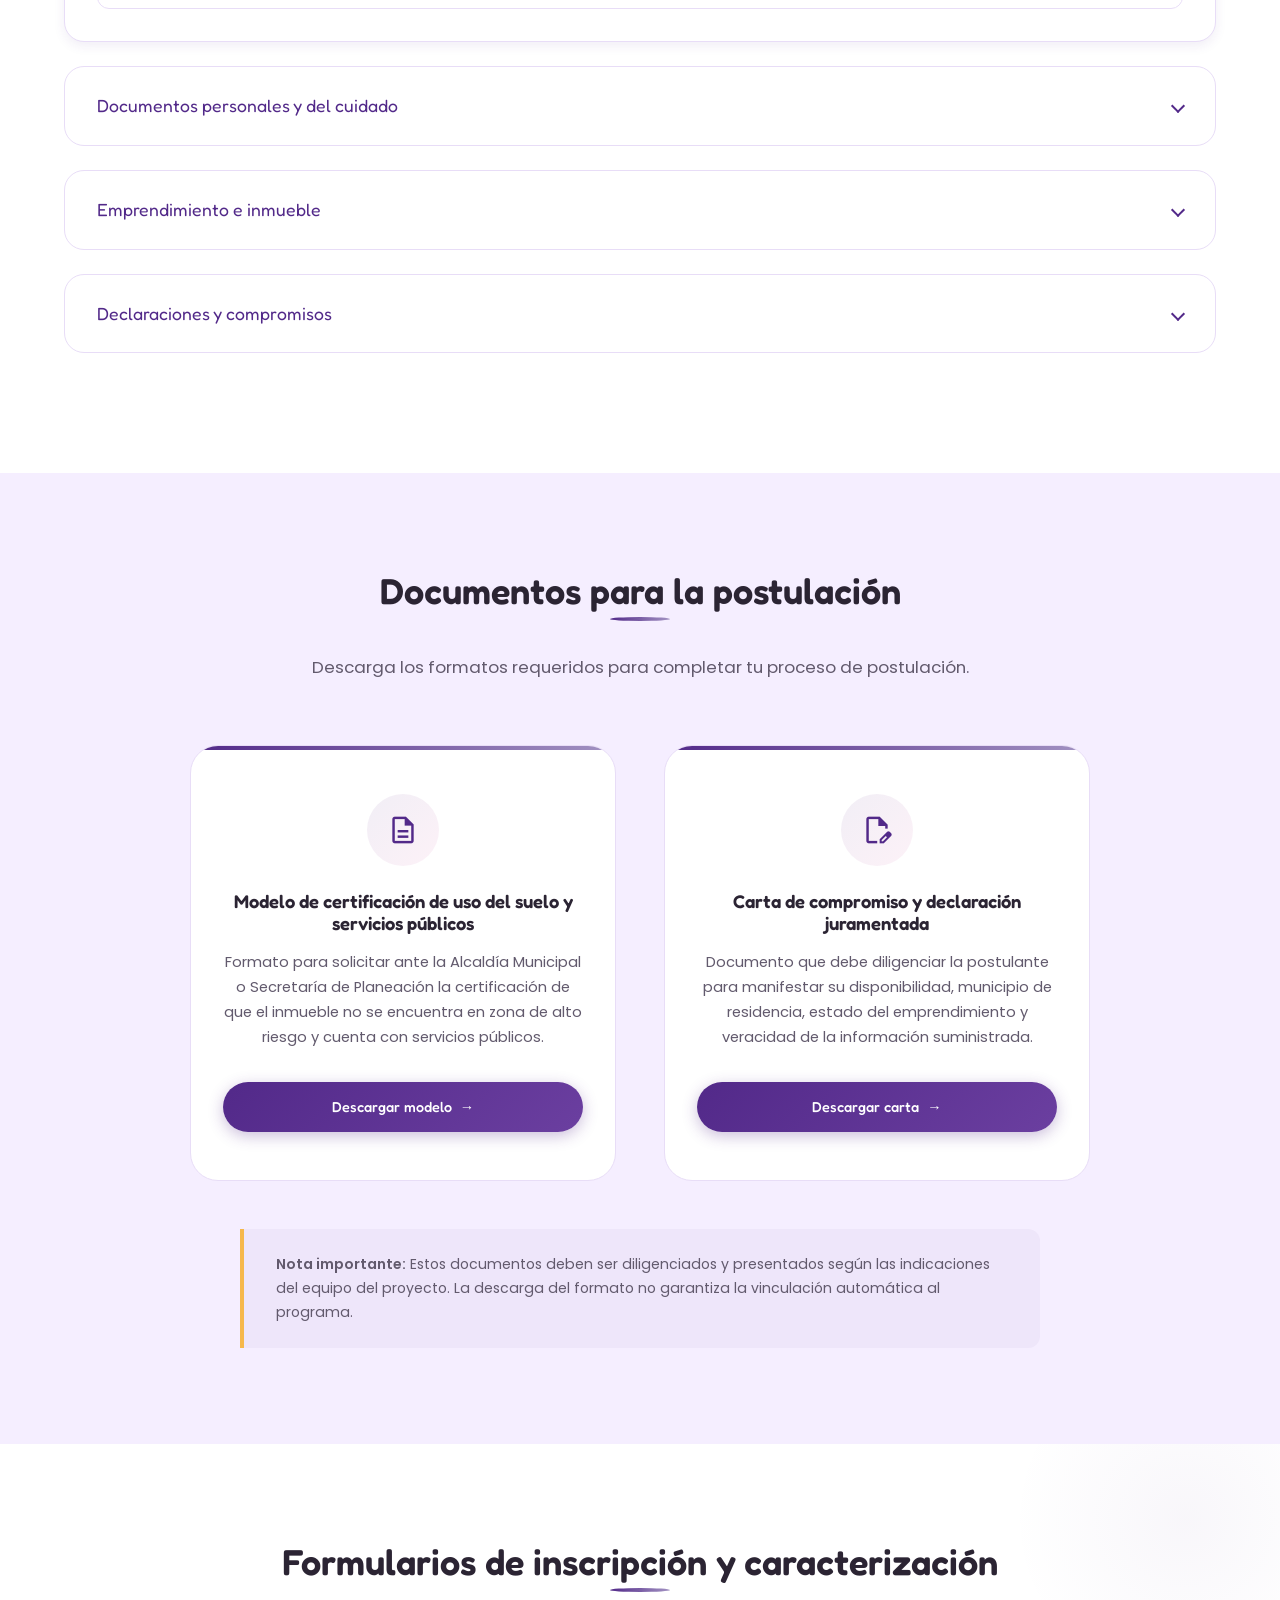
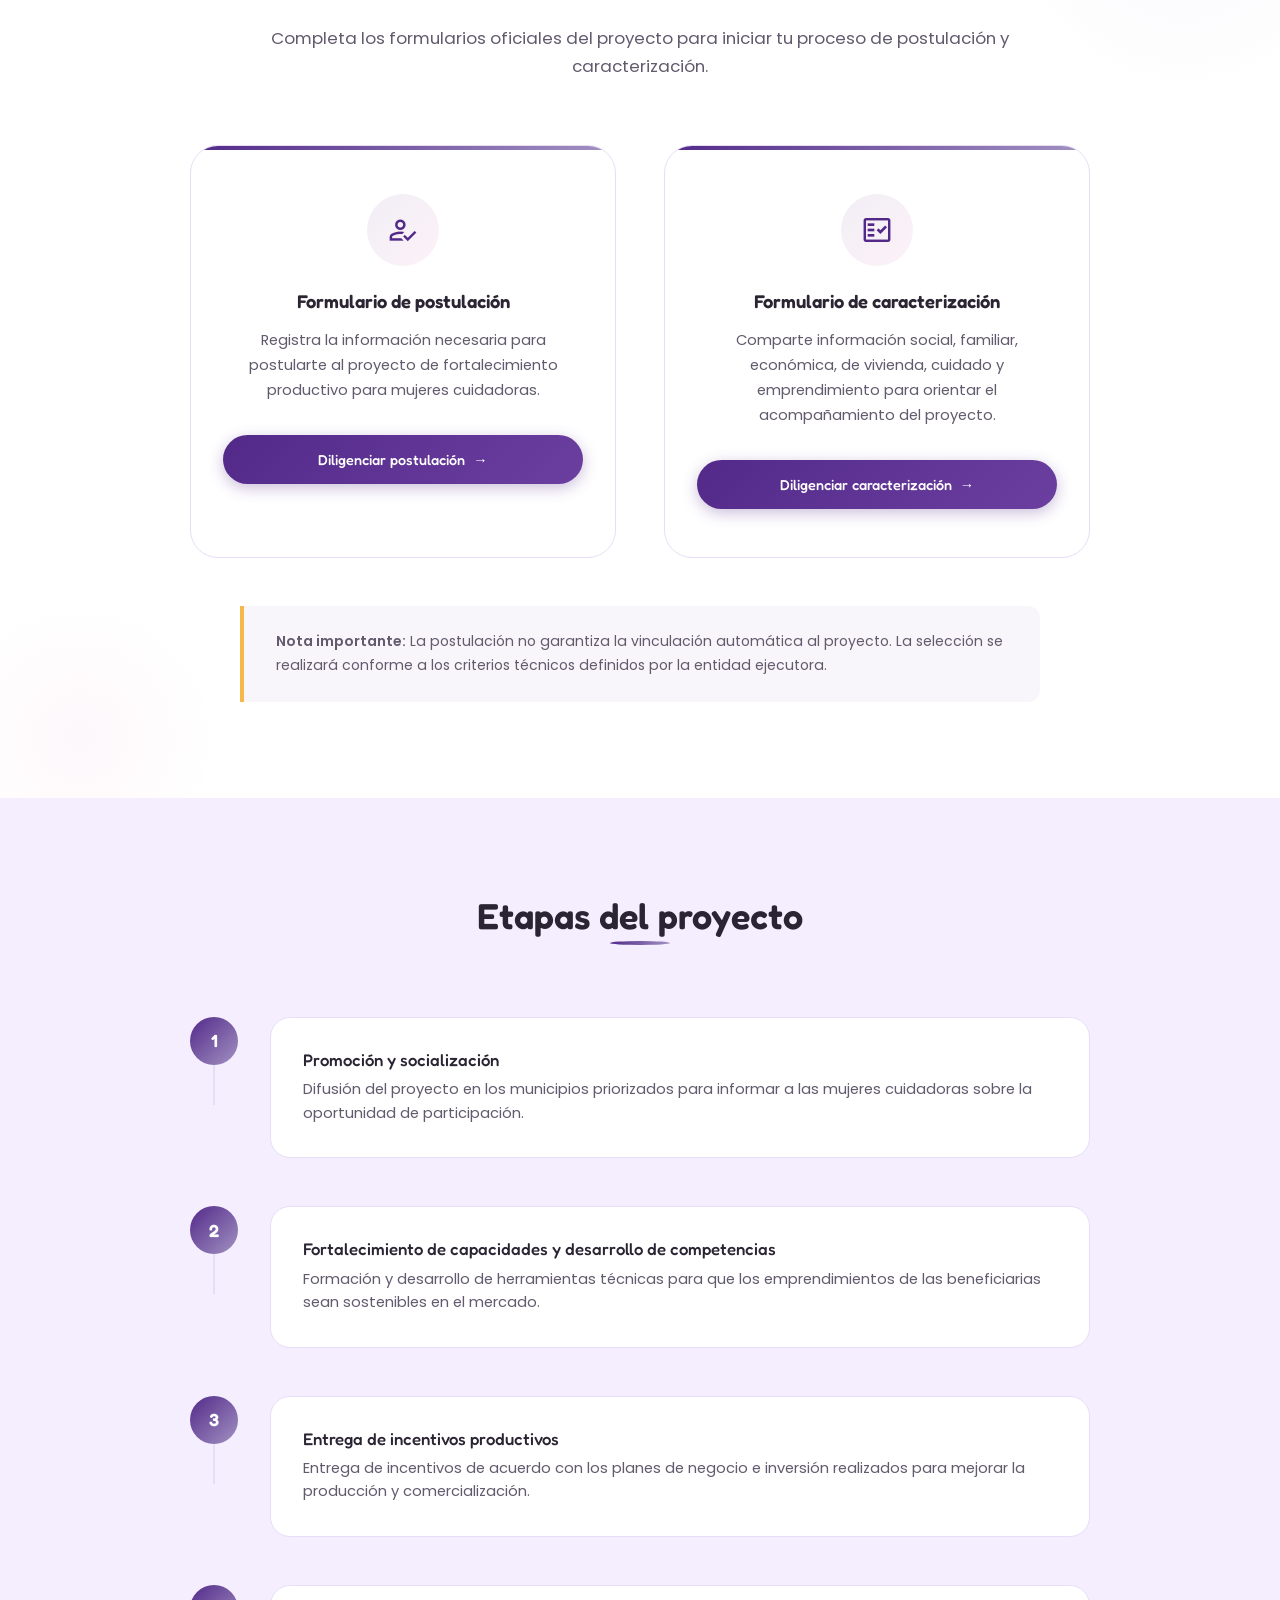
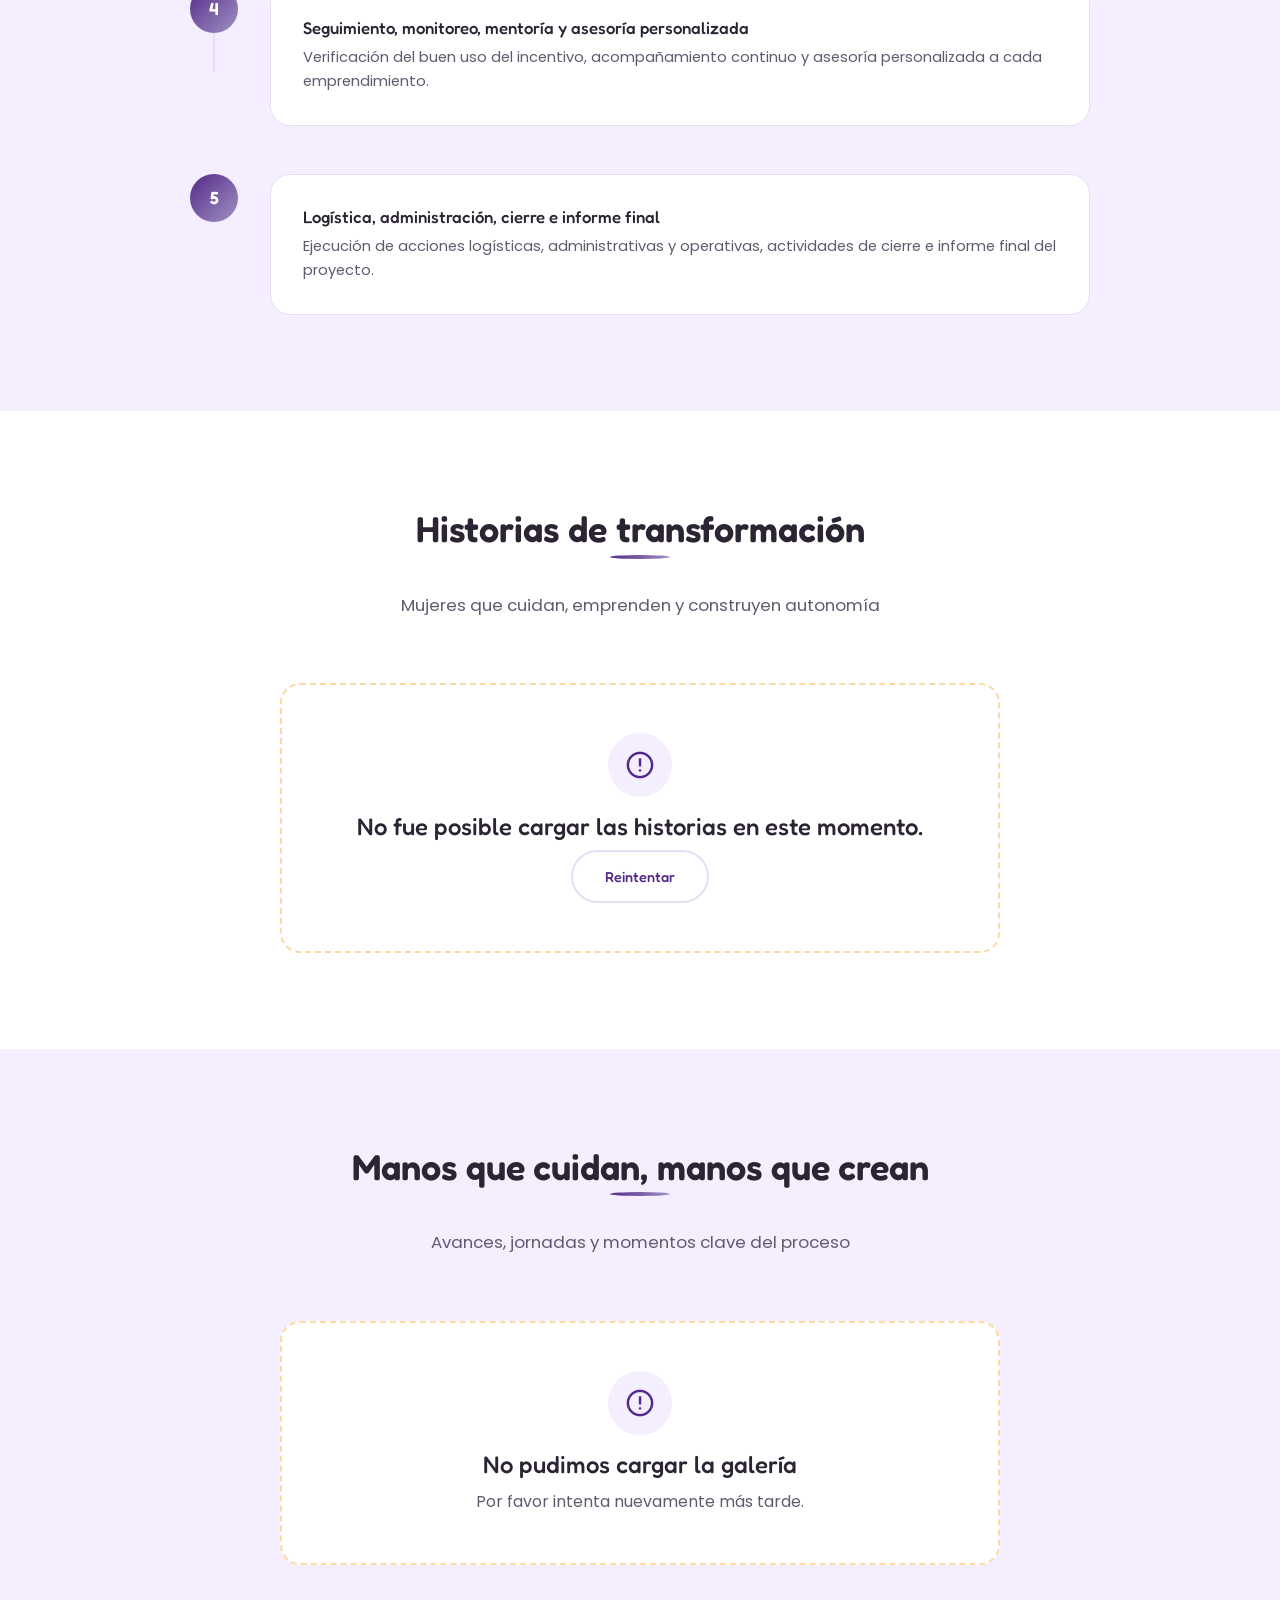
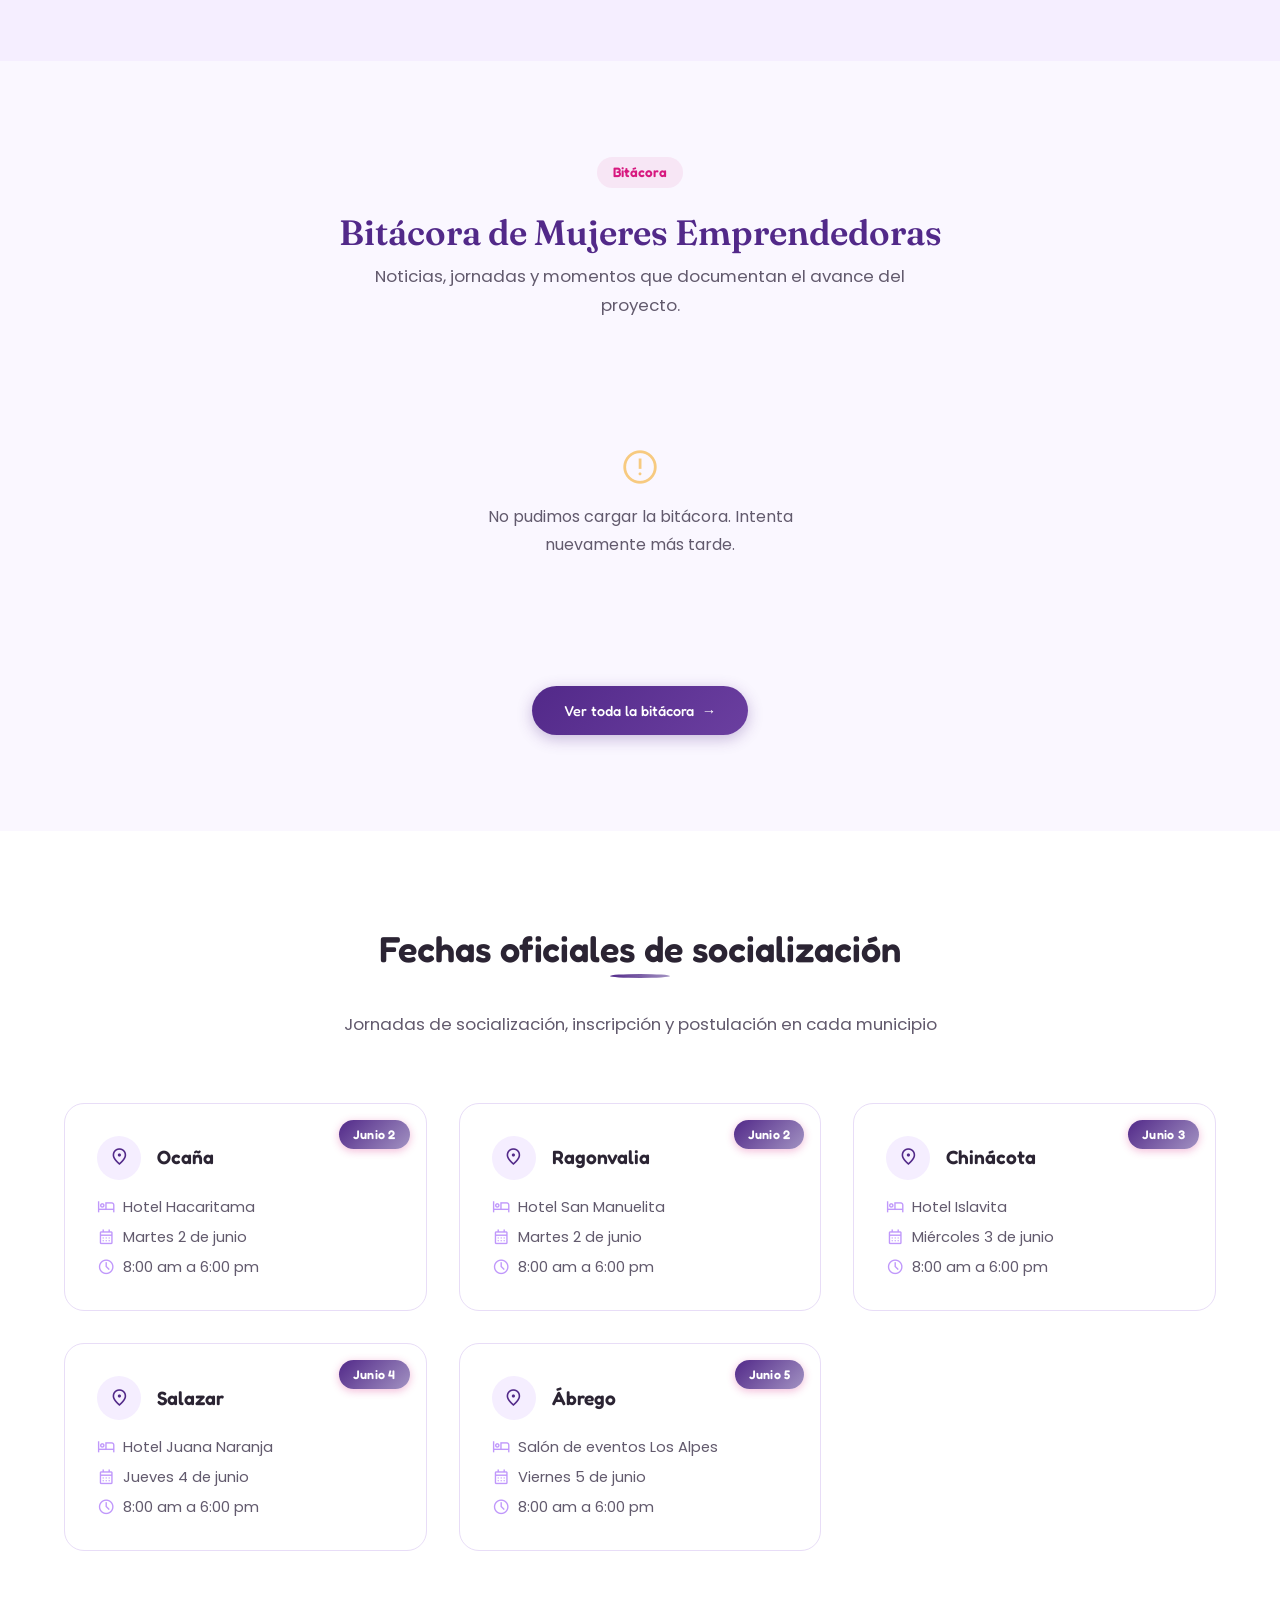
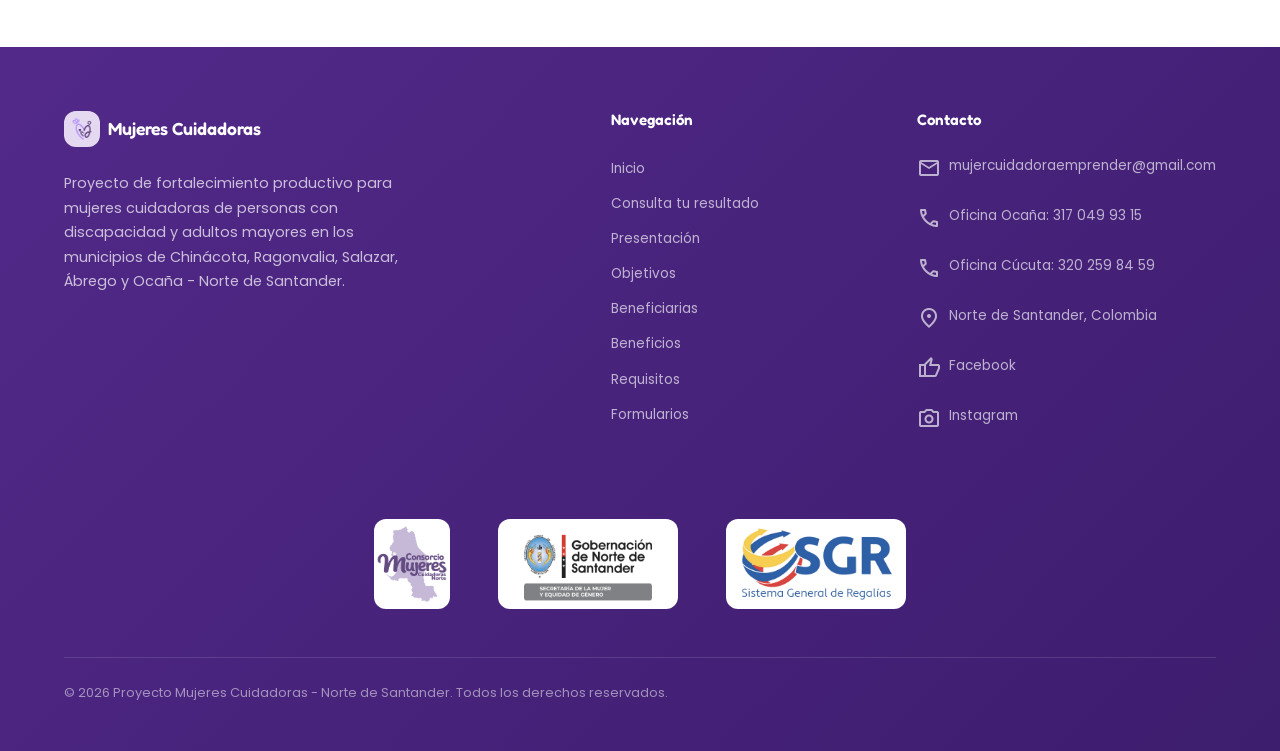
==== commit 74e02b14: "wawaw" ====
--- a/index.html
+++ b/index.html
@@ -34,6 +34,8 @@
                 </button>
                 <ul class="site-nav__list" role="menubar">
                     <li role="none"><a href="#inicio" class="site-nav__link" role="menuitem">Inicio</a></li>
+                    <li role="none"><a href="#consulta" class="site-nav__link" role="menuitem">Consulta tu
+                            resultado</a></li>
                     <li role="none"><a href="#presentacion" class="site-nav__link" role="menuitem">Presentación</a></li>
                     <li role="none"><a href="#objetivos" class="site-nav__link" role="menuitem">Objetivos</a></li>
                     <li role="none"><a href="#beneficiarias" class="site-nav__link" role="menuitem">Beneficiarias</a>
@@ -101,6 +103,43 @@
             </div>
         </section>
 
+        <!-- CONSULTA DE RESULTADOS (documento, CSV) -->
+        <section class="section consulta" id="consulta" aria-label="Consulta tu resultado">
+            <div class="container">
+                <div class="section__header">
+                    <h2 class="section__title">Consulta tu resultado</h2>
+                    <p class="section__subtitle">Ingresa tu número de documento para consultar el resultado de tu
+                        participación en el proyecto. La información ingresada será utilizada únicamente para
+                        realizar esta consulta.</p>
+                </div>
+
+                <div class="consulta__card">
+                    <form class="consulta__form" id="consulta-form" novalidate>
+                        <div class="consulta__field">
+                            <label for="consulta-documento" class="consulta__label">Número de documento</label>
+                            <input type="text" id="consulta-documento" name="documento" class="consulta__input"
+                                inputmode="numeric" autocomplete="off" maxlength="25" aria-required="true"
+                                aria-describedby="consulta-hint consulta-error">
+                            <p id="consulta-hint" class="consulta__hint">Escribe únicamente tu número de documento,
+                                sin nombres ni otros datos personales.</p>
+                            <p id="consulta-error" class="consulta__error" role="alert" hidden></p>
+                        </div>
+                        <div class="consulta__actions">
+                            <button type="submit" class="btn btn--primary consulta__submit" id="consulta-submit">
+                                <span class="consulta__submit-text">Consultar resultado</span>
+                            </button>
+                            <button type="button" class="btn btn--secondary" id="consulta-reset" hidden>
+                                Realizar una nueva consulta
+                            </button>
+                        </div>
+                    </form>
+
+                    <div class="consulta__result" id="consulta-result" role="status" aria-live="polite"
+                        tabindex="-1" hidden></div>
+                </div>
+            </div>
+        </section>
+
         <!-- PRESENTACION -->
         <section class="section presentacion" id="presentacion" aria-label="Presentación del proyecto">
             <div class="container">
@@ -800,6 +839,7 @@
                     <h4>Navegación</h4>
                     <ul class="site-footer__nav-list">
                         <li><a href="#inicio" class="site-footer__nav-link">Inicio</a></li>
+                        <li><a href="#consulta" class="site-footer__nav-link">Consulta tu resultado</a></li>
                         <li><a href="#presentacion" class="site-footer__nav-link">Presentación</a></li>
                         <li><a href="#objetivos" class="site-footer__nav-link">Objetivos</a></li>
                         <li><a href="#beneficiarias" class="site-footer__nav-link">Beneficiarias</a></li>
--- a/css/main.css
+++ b/css/main.css
@@ -13,6 +13,7 @@
 @import url('./cards.css');
 @import url('./tables.css');
 @import url('./buttons.css');
+@import url('./consulta.css');
 @import url('./placeholders.css');
 @import url('./formularios.css');
 @import url('./footer.css');
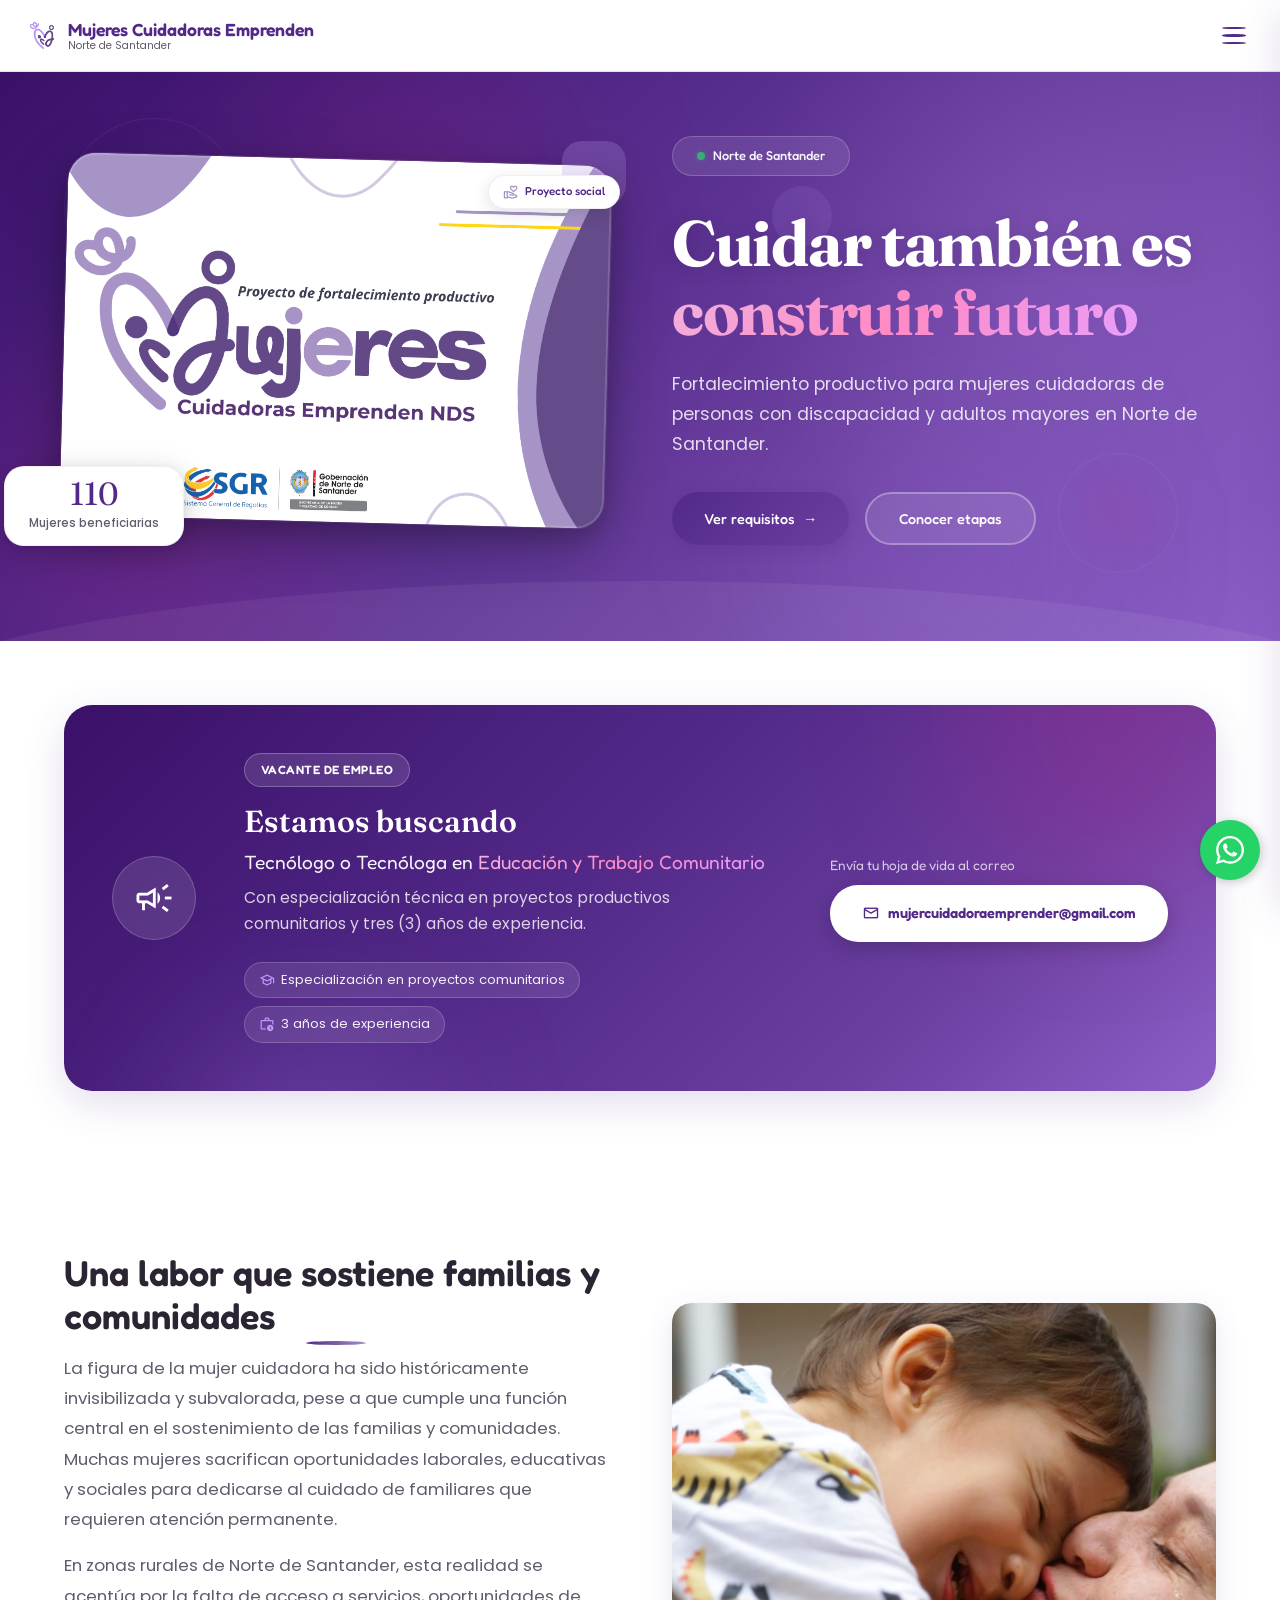
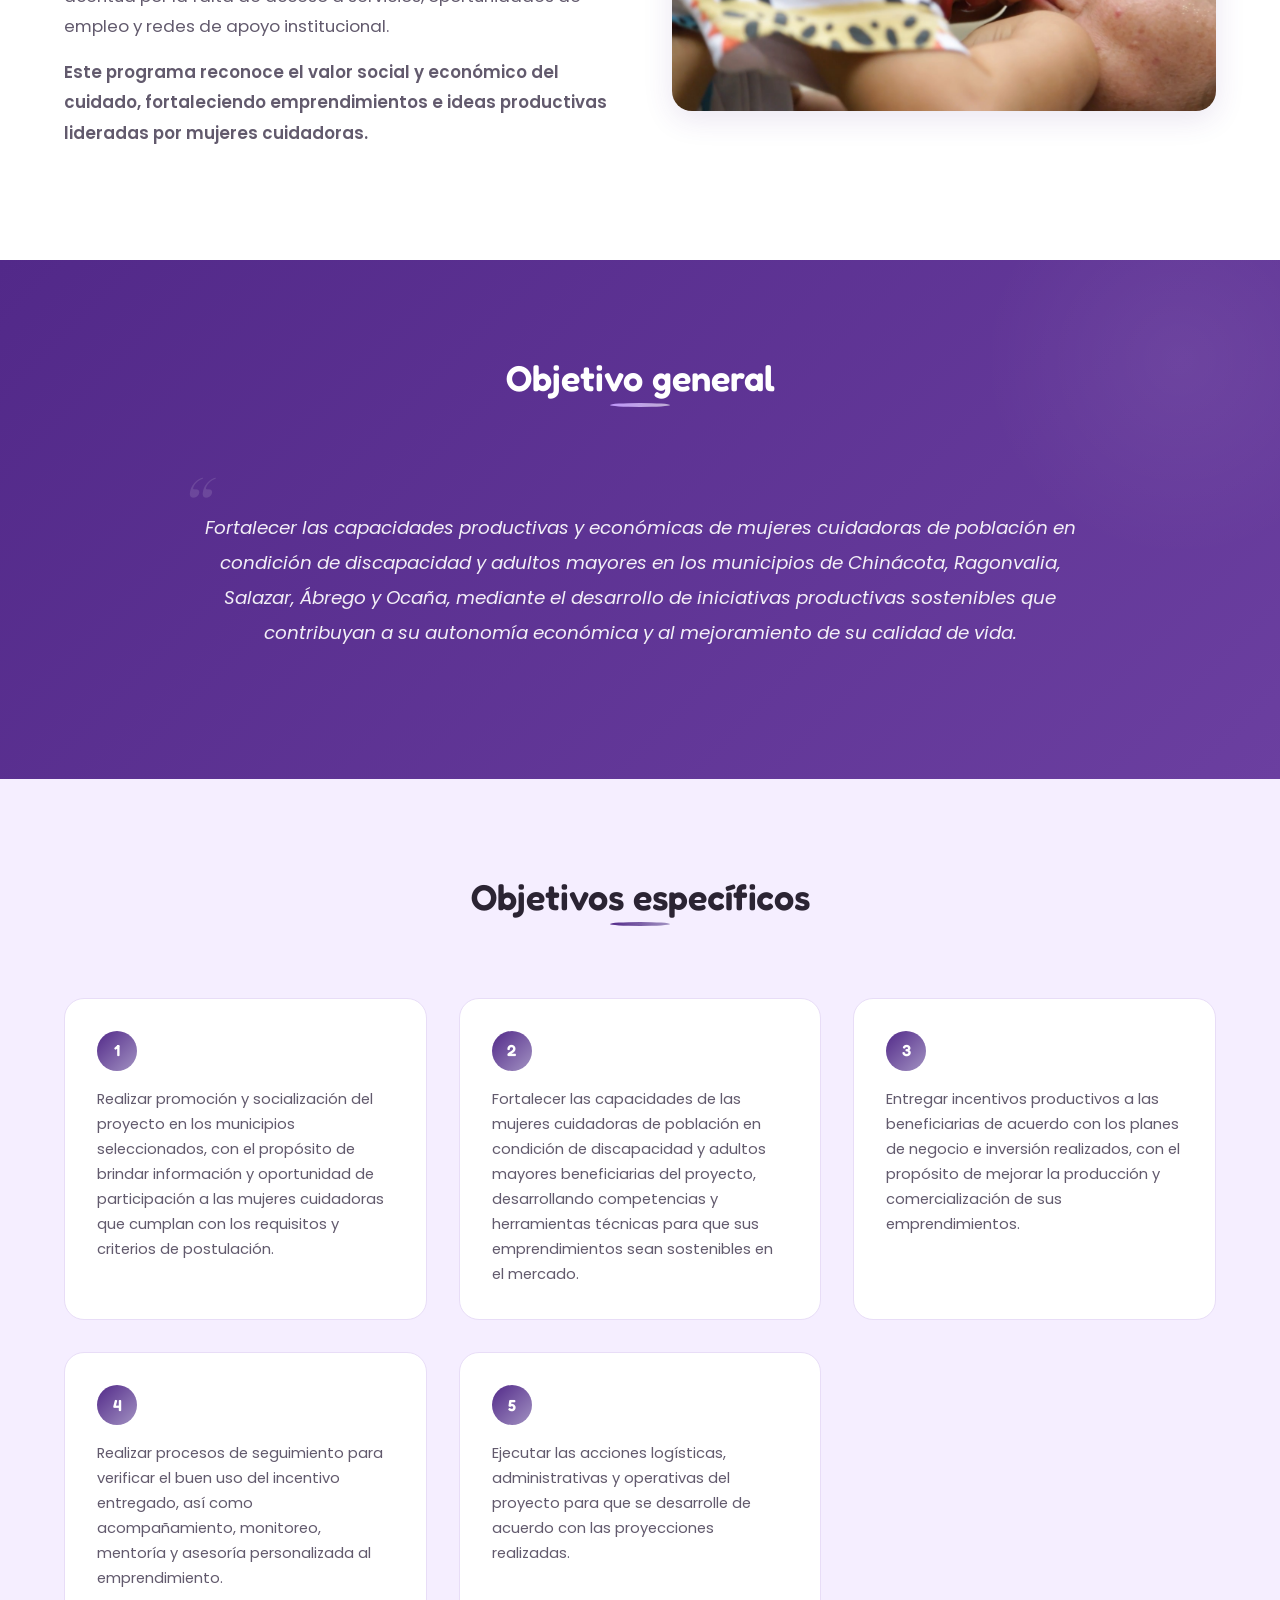
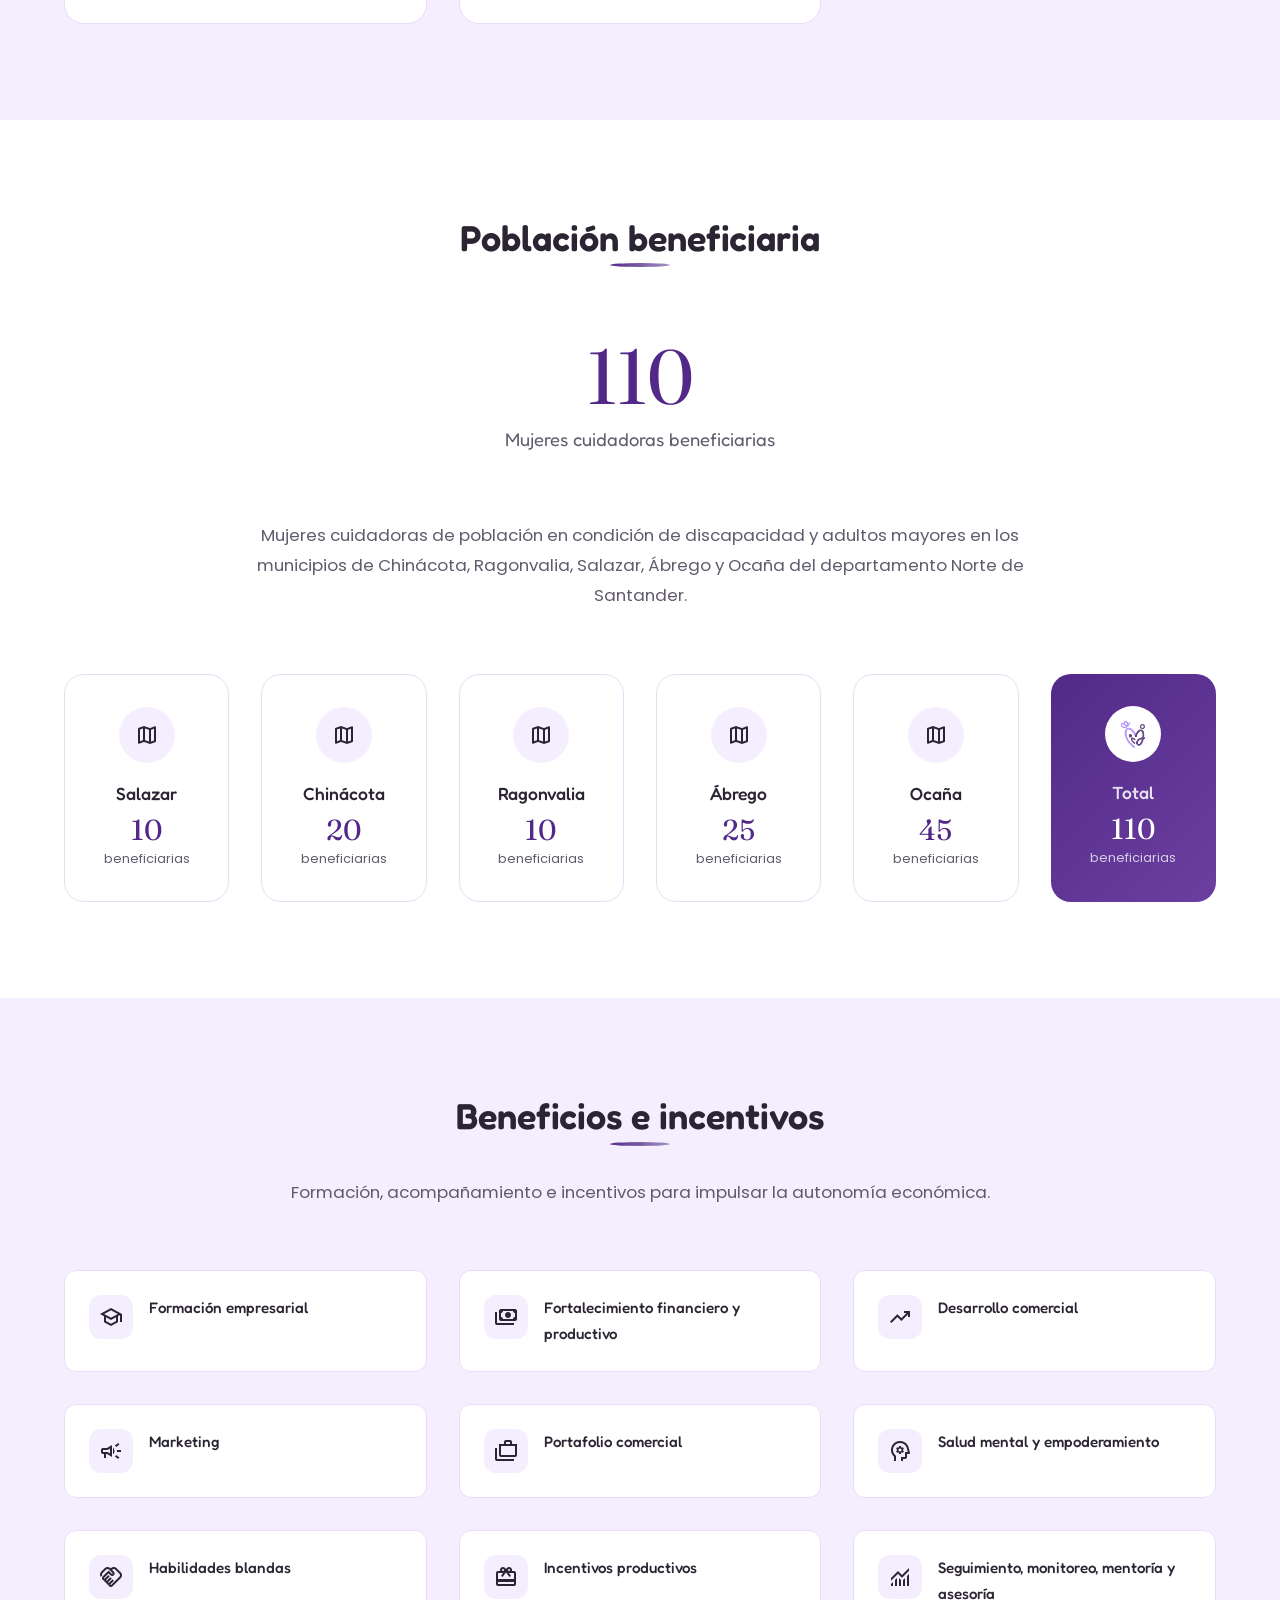
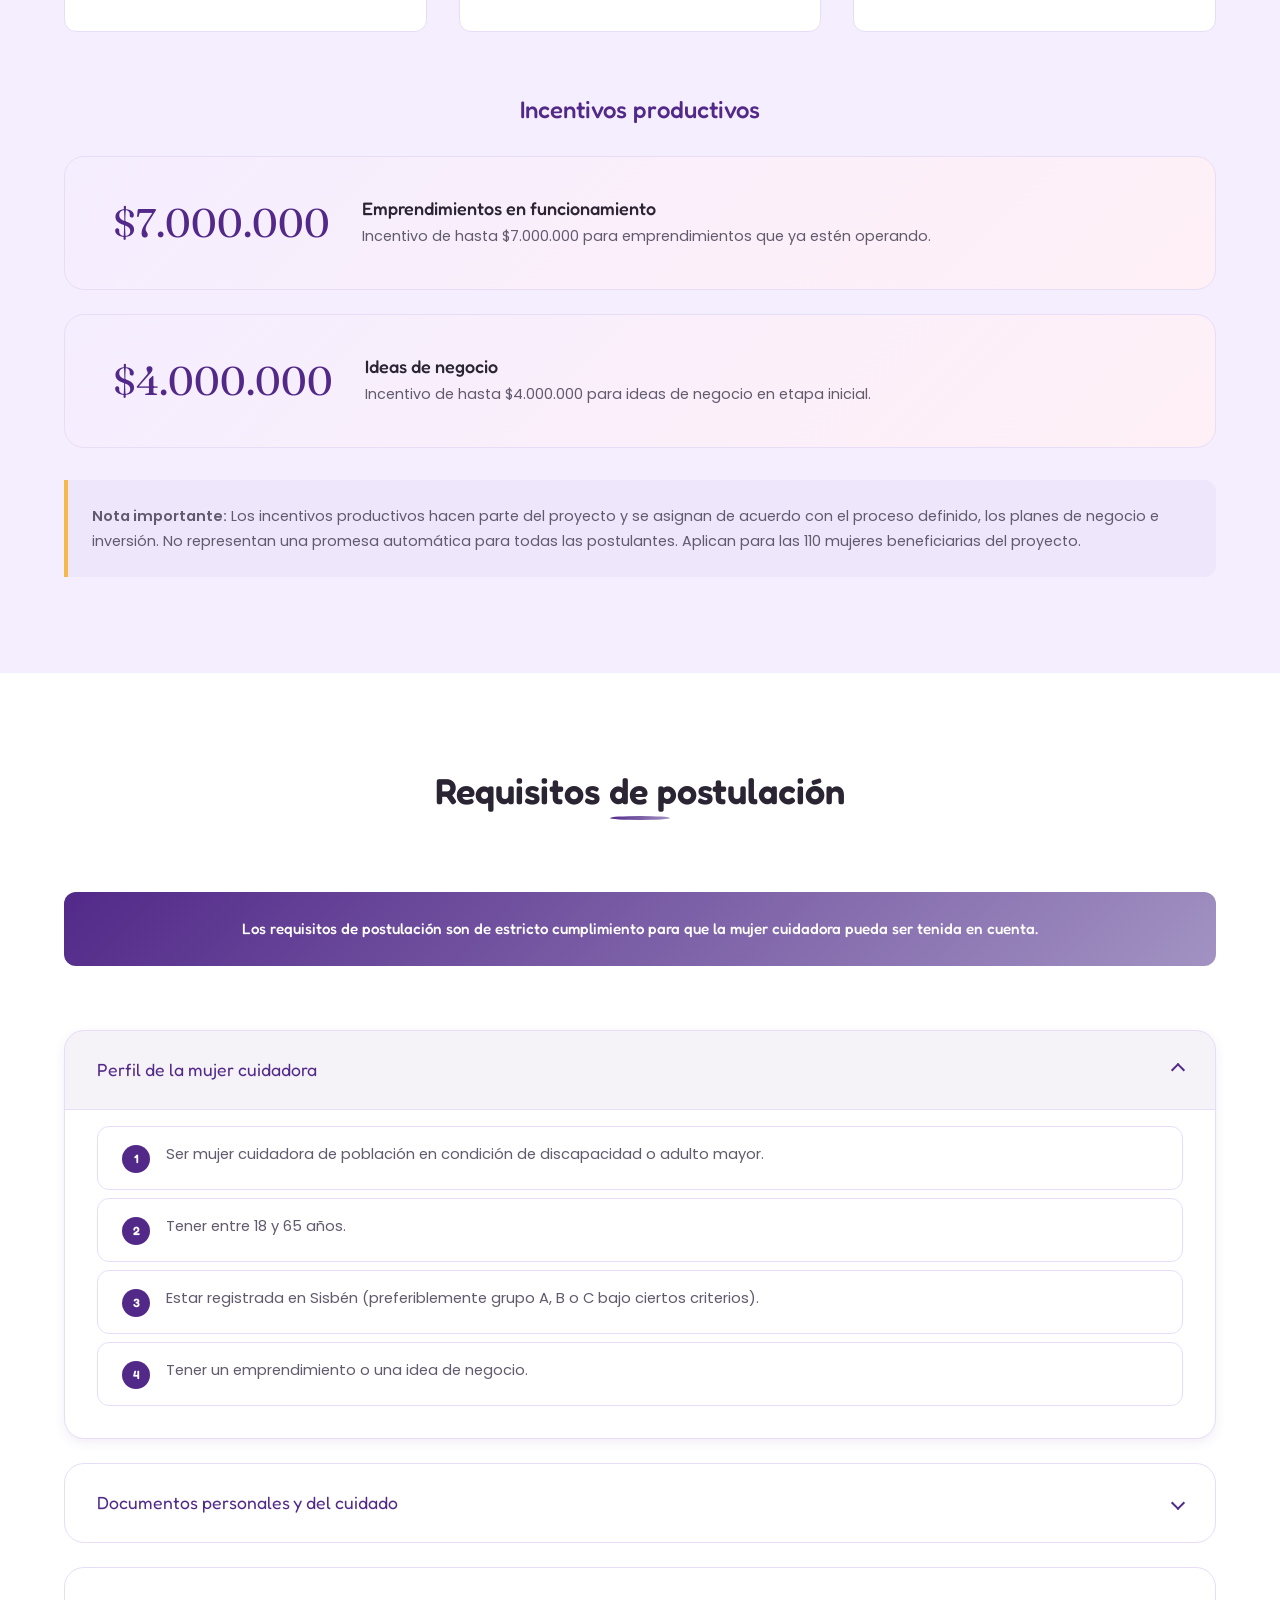
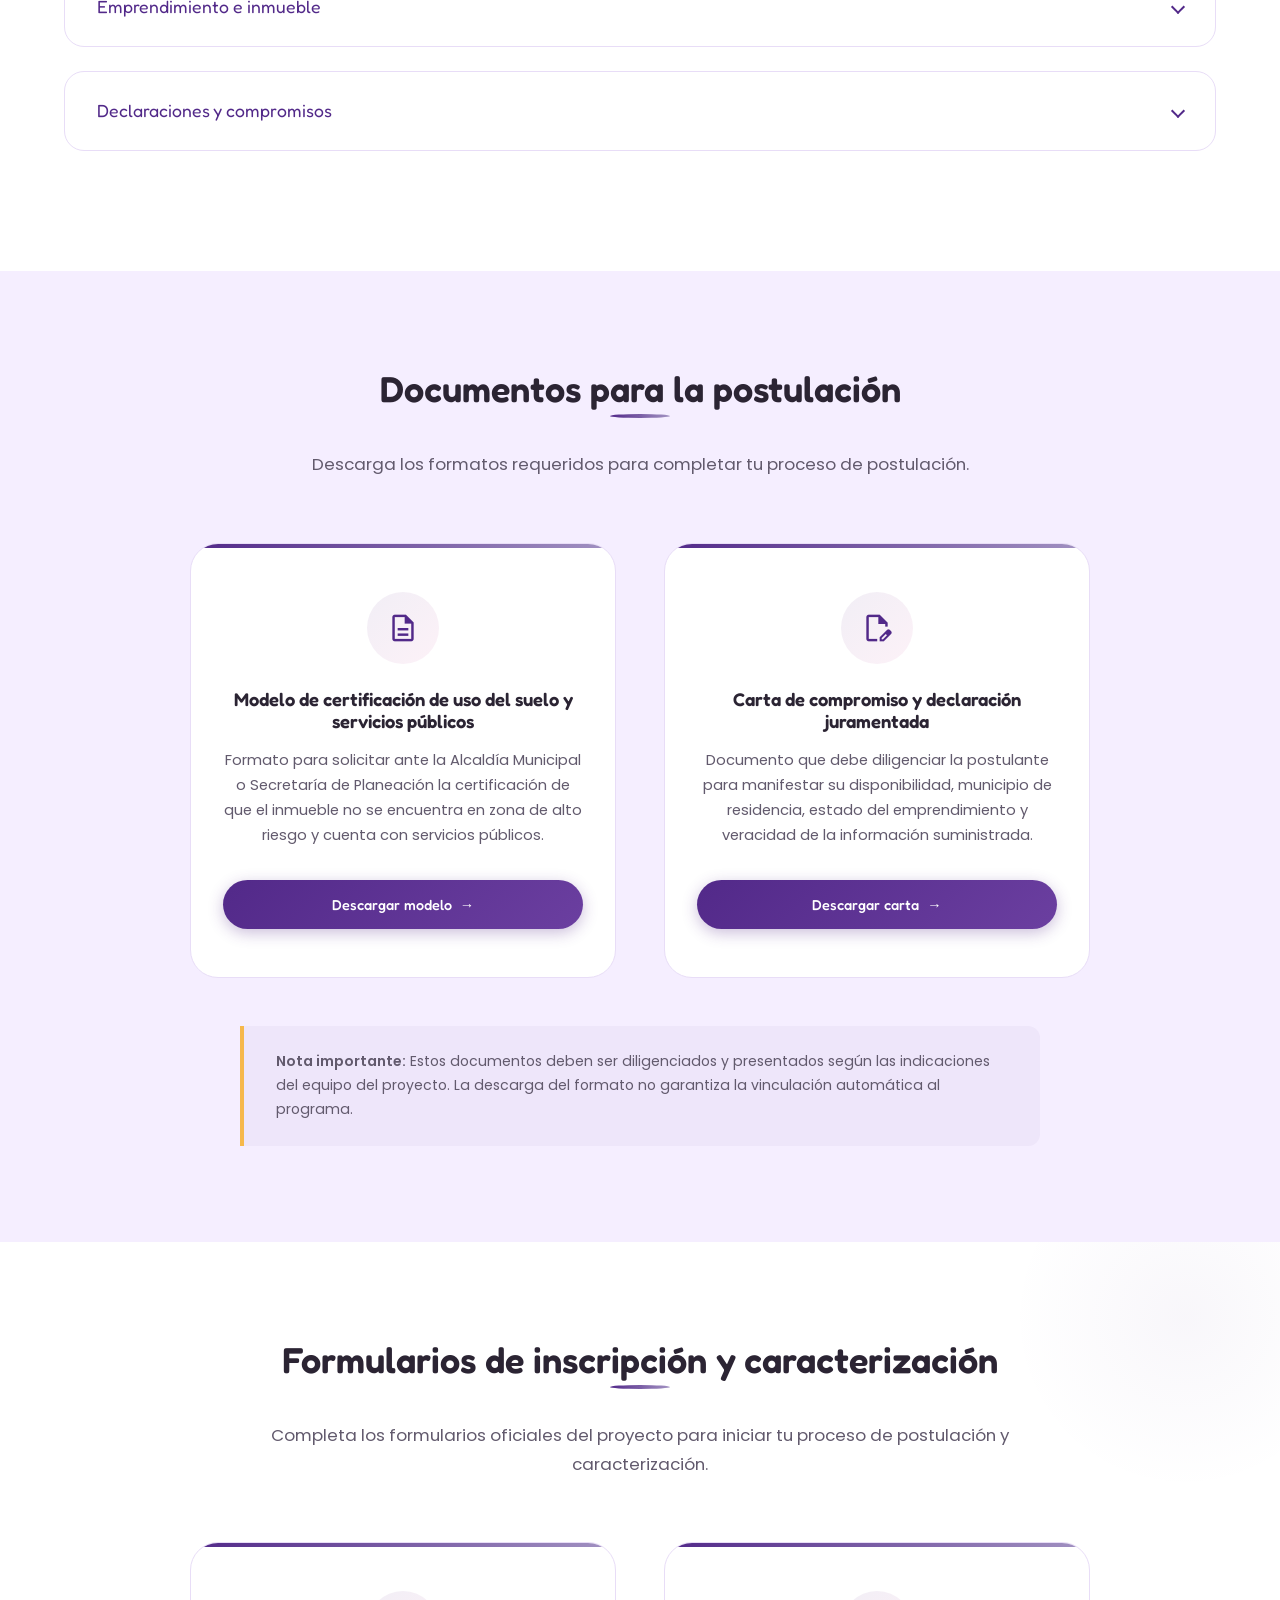
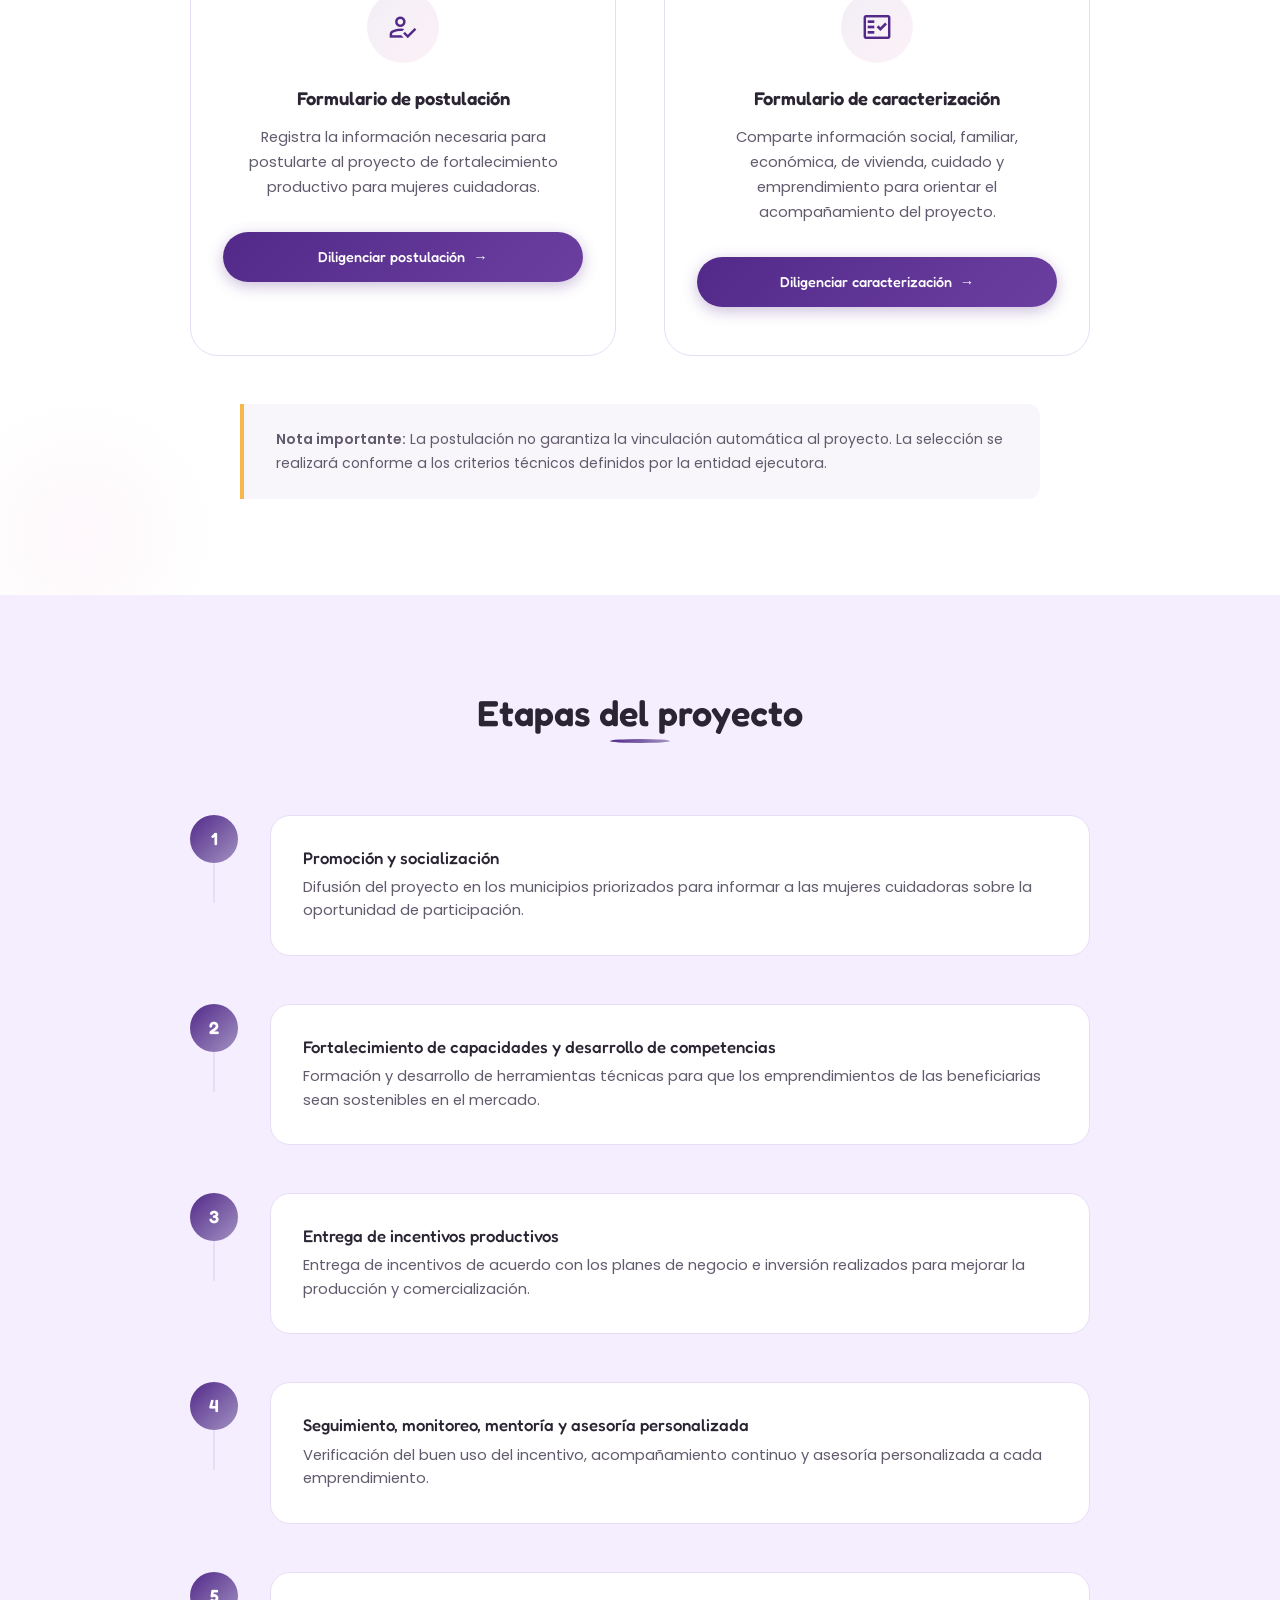
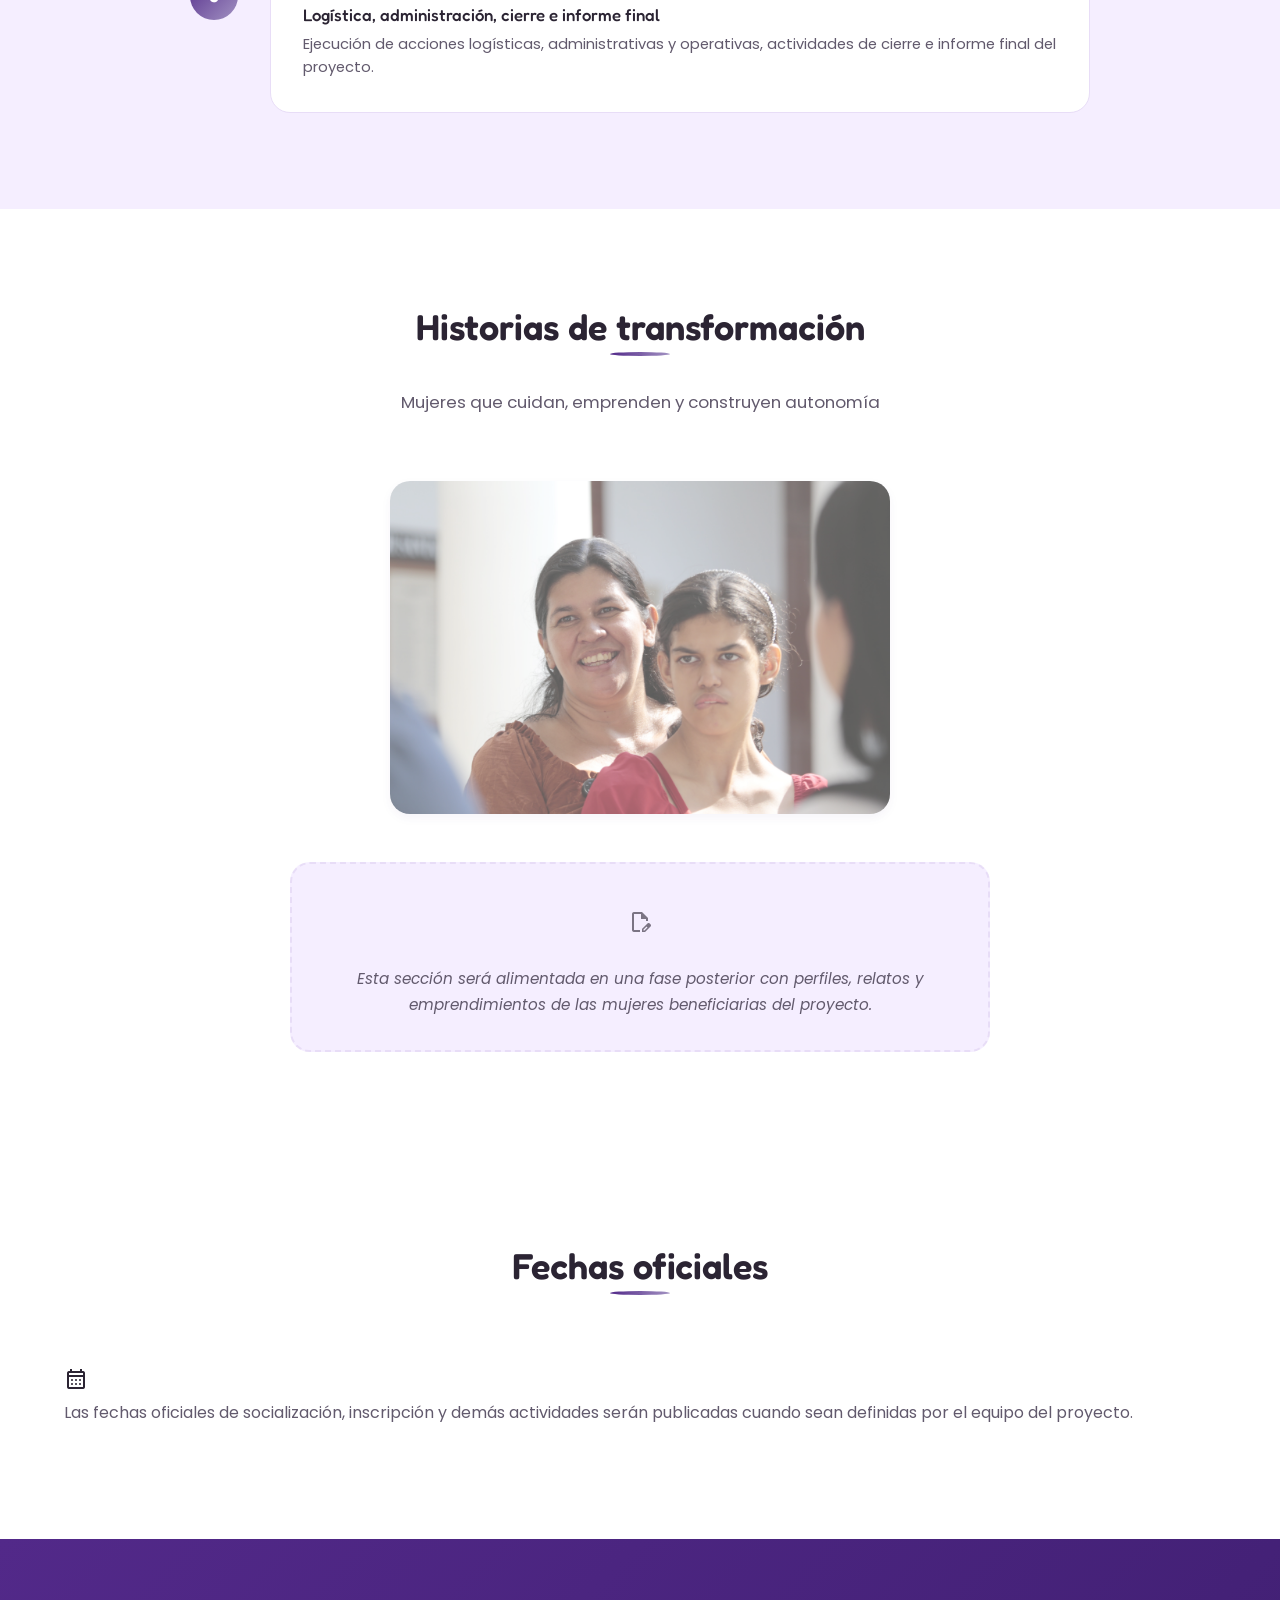
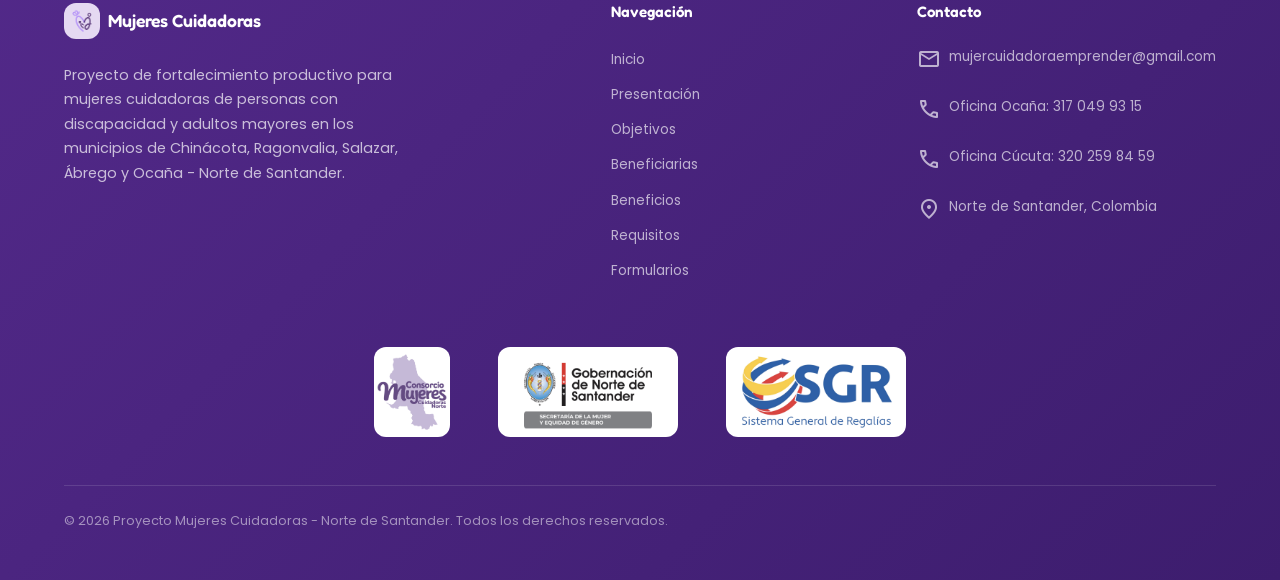
==== commit 8ba45846: "wawawa" ====
--- a/index.html
+++ b/index.html
@@ -34,8 +34,7 @@
                 </button>
                 <ul class="site-nav__list" role="menubar">
                     <li role="none"><a href="#inicio" class="site-nav__link" role="menuitem">Inicio</a></li>
-                    <li role="none"><a href="#consulta" class="site-nav__link" role="menuitem">Consulta tu
-                            resultado</a></li>
+                    <li role="none"><a href="#vacante" class="site-nav__link" role="menuitem">Vacante</a></li>
                     <li role="none"><a href="#presentacion" class="site-nav__link" role="menuitem">Presentación</a></li>
                     <li role="none"><a href="#objetivos" class="site-nav__link" role="menuitem">Objetivos</a></li>
                     <li role="none"><a href="#beneficiarias" class="site-nav__link" role="menuitem">Beneficiarias</a>
@@ -46,8 +45,6 @@
                     <li role="none"><a href="#etapas" class="site-nav__link" role="menuitem">Etapas</a></li>
                     <li role="none"><a href="#formularios" class="site-nav__link" role="menuitem">Formularios</a></li>
                     <li role="none"><a href="#historias" class="site-nav__link" role="menuitem">Historias</a></li>
-                    <li role="none"><a href="#manos-que-cuidan" class="site-nav__link" role="menuitem">Manos que
-                            cuidan</a></li>
                     <li role="none"><a href="#bitacora" class="site-nav__link" role="menuitem">Bitácora</a></li>
                     <li role="none"><a href="#contacto" class="site-nav__link" role="menuitem">Contacto</a></li>
                 </ul>
@@ -103,39 +100,40 @@
             </div>
         </section>
 
-        <!-- CONSULTA DE RESULTADOS (documento, CSV) -->
-        <section class="section consulta" id="consulta" aria-label="Consulta tu resultado">
-            <div class="container">
-                <div class="section__header">
-                    <h2 class="section__title">Consulta tu resultado</h2>
-                    <p class="section__subtitle">Ingresa tu número de documento para consultar el resultado de tu
-                        participación en el proyecto. La información ingresada será utilizada únicamente para
-                        realizar esta consulta.</p>
-                </div>
-
-                <div class="consulta__card">
-                    <form class="consulta__form" id="consulta-form" novalidate>
-                        <div class="consulta__field">
-                            <label for="consulta-documento" class="consulta__label">Número de documento</label>
-                            <input type="text" id="consulta-documento" name="documento" class="consulta__input"
-                                inputmode="numeric" autocomplete="off" maxlength="25" aria-required="true"
-                                aria-describedby="consulta-hint consulta-error">
-                            <p id="consulta-hint" class="consulta__hint">Escribe únicamente tu número de documento,
-                                sin nombres ni otros datos personales.</p>
-                            <p id="consulta-error" class="consulta__error" role="alert" hidden></p>
-                        </div>
-                        <div class="consulta__actions">
-                            <button type="submit" class="btn btn--primary consulta__submit" id="consulta-submit">
-                                <span class="consulta__submit-text">Consultar resultado</span>
-                            </button>
-                            <button type="button" class="btn btn--secondary" id="consulta-reset" hidden>
-                                Realizar una nueva consulta
-                            </button>
-                        </div>
-                    </form>
-
-                    <div class="consulta__result" id="consulta-result" role="status" aria-live="polite"
-                        tabindex="-1" hidden></div>
+        <!-- VACANTE DE EMPLEO -->
+        <section class="section vacante" id="vacante" aria-label="Vacante de empleo">
+            <div class="container">
+                <div class="vacante__card">
+                    <div class="vacante__glow vacante__glow--1"></div>
+                    <div class="vacante__glow vacante__glow--2"></div>
+                    <div class="vacante__icon">
+                        <span class="material-symbols-outlined">campaign</span>
+                    </div>
+                    <div class="vacante__content">
+                        <span class="vacante__badge">Vacante de empleo</span>
+                        <h2 class="vacante__title">Estamos buscando</h2>
+                        <p class="vacante__role">Tecnólogo o Tecnóloga en <span class="vacante__role-accent">Educación
+                                y Trabajo Comunitario</span></p>
+                        <p class="vacante__desc">Con especialización técnica en proyectos productivos comunitarios y
+                            tres (3) años de experiencia.</p>
+                        <div class="vacante__meta">
+                            <span class="vacante__meta-item">
+                                <span class="material-symbols-outlined">school</span>
+                                Especialización en proyectos comunitarios
+                            </span>
+                            <span class="vacante__meta-item">
+                                <span class="material-symbols-outlined">work_history</span>
+                                3 años de experiencia
+                            </span>
+                        </div>
+                    </div>
+                    <div class="vacante__cta">
+                        <span class="vacante__cta-label">Envía tu hoja de vida al correo</span>
+                        <a href="mailto:mujercuidadoraemprender@gmail.com" class="vacante__cta-btn">
+                            <span class="material-symbols-outlined">mail</span>
+                            mujercuidadoraemprender@gmail.com
+                        </a>
+                    </div>
                 </div>
             </div>
         </section>
@@ -633,7 +631,7 @@
             </div>
         </section>
 
-        <!-- HISTORIAS DE TRANSFORMACIÓN (dinámico, CSV) -->
+        <!-- HISTORIAS DE TRANSFormación (futura) -->
         <section class="section placeholder-section placeholder-section--alt" id="historias"
             aria-label="Historias de transformación">
             <div class="container">
@@ -641,28 +639,34 @@
                     <h2 class="section__title">Historias de transformación</h2>
                     <p class="section__subtitle">Mujeres que cuidan, emprenden y construyen autonomía</p>
                 </div>
-                <div class="placeholder-section__container" id="historias-container" data-historias-mode="preview"
-                    data-historias-limit="3" data-historias-show-cta="true">
-                    <div class="historias-state">
-                        <div class="historias-state__icon">
-                            <span class="material-symbols-outlined" aria-hidden="true">hourglass_empty</span>
-                        </div>
-                        <p>Cargando historias...</p>
-                    </div>
-                </div>
-            </div>
-        </section>
-
-
-        <section class="section placeholder-section" id="manos-que-cuidan"
-            aria-label="Manos que cuidan, manos que crean">
-            <div class="container">
-                <div class="section__header">
-                    <h2 class="section__title">Manos que cuidan, manos que crean</h2>
+                <div class="placeholder-section__container" id="historias-transformacion-placeholder">
+                    <div class="placeholder-section__image">
+                        <img src="img/mmmmm.jpeg" alt="Mujeres cuidadoras compartiendo experiencias en comunidad"
+                            width="600" height="400">
+                    </div>
+                    <div class="placeholder-section__notice">
+                        <span class="placeholder-section__notice-icon"><span
+                                class="material-symbols-outlined">edit_document</span></span>
+                        <p class="placeholder-section__notice-text">Esta sección será alimentada en una fase posterior
+                            con perfiles, relatos y emprendimientos de las mujeres beneficiarias del proyecto.</p>
+                    </div>
+                </div>
+            </div>
+        </section>
+
+        <!-- Bitácora DEL PROYECTO 
+        <section class="section placeholder-section" id="bitacora" aria-label="Bitácora del proyecto">
+            <div class="container">
+                <div class="section__header">
+                    <h2 class="section__title">Bitácora del proyecto</h2>
                     <p class="section__subtitle">Avances, jornadas y momentos clave del proceso</p>
                 </div>
-                <div class="placeholder-section__container" id="bitacora-proyecto-placeholder" data-media-mode="preview"
-                    data-media-limit="4" data-media-show-cta="true">
+                <div
+                    class="placeholder-section__container"
+                    id="bitacora-proyecto-placeholder"
+                    data-media-mode="preview"
+                    data-media-limit="4"
+                    data-media-show-cta="true">
                     <div class="placeholder-section__notice">
                         <span class="placeholder-section__notice-icon"><span
                                 class="material-symbols-outlined">assignment</span></span>
@@ -673,150 +677,17 @@
                 </div>
             </div>
         </section>
-
-        <!-- BITÁCORA DINÁMICA (CSV) -->
-        <section id="bitacora" class="section bitacora-preview-section" aria-label="Bitácora de Mujeres Emprendedoras">
-            <div class="container">
-                <div class="section-heading">
-                    <span class="section-kicker">Bitácora</span>
-                    <h2>Bitácora de Mujeres Emprendedoras</h2>
-                    <p>
-                        Noticias, jornadas y momentos que documentan el avance del proyecto.
-                    </p>
-                </div>
-
-                <div id="bitacora-preview-grid" class="bitacora-grid">
-                    <p class="bitacora-status">Cargando bitácora...</p>
-                </div>
-
-                <div class="section-actions">
-                    <a href="bitacora.html" class="btn btn--primary">
-                        Ver toda la bitácora
-                        <span class="btn__arrow">&rarr;</span>
-                    </a>
-                </div>
-            </div>
-        </section>
-
+        (futura) -->
         <!-- FECHAS OFICIALES -->
         <section class="section fechas" id="fechas" aria-label="Fechas oficiales">
             <div class="container">
                 <div class="section__header">
-                    <h2 class="section__title">Fechas oficiales de socialización</h2>
-                    <p class="section__subtitle">Jornadas de socialización, inscripción y postulación en cada municipio
-                    </p>
-                </div>
-                <div class="fechas__grid">
-                    <!-- Ocaña -->
-                    <div class="fecha-card">
-                        <div class="fecha-card__ribbon">Junio 2</div>
-                        <div class="fecha-card__header">
-                            <span class="material-symbols-outlined fecha-card__icon">location_on</span>
-                            <h3 class="fecha-card__municipio">Ocaña</h3>
-                        </div>
-                        <div class="fecha-card__body">
-                            <div class="fecha-card__detail">
-                                <span class="material-symbols-outlined">hotel</span>
-                                <span>Hotel Hacaritama</span>
-                            </div>
-                            <div class="fecha-card__detail">
-                                <span class="material-symbols-outlined">calendar_month</span>
-                                <span>Martes 2 de junio</span>
-                            </div>
-                            <div class="fecha-card__detail">
-                                <span class="material-symbols-outlined">schedule</span>
-                                <span>8:00 am a 6:00 pm</span>
-                            </div>
-                        </div>
-                    </div>
-                    <!-- Ragonvalia -->
-                    <div class="fecha-card">
-                        <div class="fecha-card__ribbon">Junio 2</div>
-                        <div class="fecha-card__header">
-                            <span class="material-symbols-outlined fecha-card__icon">location_on</span>
-                            <h3 class="fecha-card__municipio">Ragonvalia</h3>
-                        </div>
-                        <div class="fecha-card__body">
-                            <div class="fecha-card__detail">
-                                <span class="material-symbols-outlined">hotel</span>
-                                <span>Hotel San Manuelita</span>
-                            </div>
-                            <div class="fecha-card__detail">
-                                <span class="material-symbols-outlined">calendar_month</span>
-                                <span>Martes 2 de junio</span>
-                            </div>
-                            <div class="fecha-card__detail">
-                                <span class="material-symbols-outlined">schedule</span>
-                                <span>8:00 am a 6:00 pm</span>
-                            </div>
-                        </div>
-                    </div>
-                    <!-- Chinácota -->
-                    <div class="fecha-card">
-                        <div class="fecha-card__ribbon">Junio 3</div>
-                        <div class="fecha-card__header">
-                            <span class="material-symbols-outlined fecha-card__icon">location_on</span>
-                            <h3 class="fecha-card__municipio">Chinácota</h3>
-                        </div>
-                        <div class="fecha-card__body">
-                            <div class="fecha-card__detail">
-                                <span class="material-symbols-outlined">hotel</span>
-                                <span>Hotel Islavita</span>
-                            </div>
-                            <div class="fecha-card__detail">
-                                <span class="material-symbols-outlined">calendar_month</span>
-                                <span>Miércoles 3 de junio</span>
-                            </div>
-                            <div class="fecha-card__detail">
-                                <span class="material-symbols-outlined">schedule</span>
-                                <span>8:00 am a 6:00 pm</span>
-                            </div>
-                        </div>
-                    </div>
-                    <!-- Salazar -->
-                    <div class="fecha-card">
-                        <div class="fecha-card__ribbon">Junio 4</div>
-                        <div class="fecha-card__header">
-                            <span class="material-symbols-outlined fecha-card__icon">location_on</span>
-                            <h3 class="fecha-card__municipio">Salazar</h3>
-                        </div>
-                        <div class="fecha-card__body">
-                            <div class="fecha-card__detail">
-                                <span class="material-symbols-outlined">hotel</span>
-                                <span>Hotel Juana Naranja</span>
-                            </div>
-                            <div class="fecha-card__detail">
-                                <span class="material-symbols-outlined">calendar_month</span>
-                                <span>Jueves 4 de junio</span>
-                            </div>
-                            <div class="fecha-card__detail">
-                                <span class="material-symbols-outlined">schedule</span>
-                                <span>8:00 am a 6:00 pm</span>
-                            </div>
-                        </div>
-                    </div>
-                    <!-- Ábrego -->
-                    <div class="fecha-card">
-                        <div class="fecha-card__ribbon">Junio 5</div>
-                        <div class="fecha-card__header">
-                            <span class="material-symbols-outlined fecha-card__icon">location_on</span>
-                            <h3 class="fecha-card__municipio">Ábrego</h3>
-                        </div>
-                        <div class="fecha-card__body">
-                            <div class="fecha-card__detail">
-                                <span class="material-symbols-outlined">hotel</span>
-                                <span>Salón de eventos Los Alpes</span>
-                            </div>
-                            <div class="fecha-card__detail">
-                                <span class="material-symbols-outlined">calendar_month</span>
-                                <span>Viernes 5 de junio</span>
-                            </div>
-                            <div class="fecha-card__detail">
-                                <span class="material-symbols-outlined">schedule</span>
-                                <span>8:00 am a 6:00 pm</span>
-                            </div>
-                        </div>
-                    </div>
+                    <h2 class="section__title">Fechas oficiales</h2>
+                </div>
+                <div class="fechas__notice">
+                    <div class="fechas__notice-icon"><span class="material-symbols-outlined">calendar_month</span></div>
+                    <p>Las fechas oficiales de socialización, inscripción y demás actividades serán publicadas cuando
+                        sean definidas por el equipo del proyecto.</p>
                 </div>
             </div>
         </section>
@@ -839,7 +710,6 @@
                     <h4>Navegación</h4>
                     <ul class="site-footer__nav-list">
                         <li><a href="#inicio" class="site-footer__nav-link">Inicio</a></li>
-                        <li><a href="#consulta" class="site-footer__nav-link">Consulta tu resultado</a></li>
                         <li><a href="#presentacion" class="site-footer__nav-link">Presentación</a></li>
                         <li><a href="#objetivos" class="site-footer__nav-link">Objetivos</a></li>
                         <li><a href="#beneficiarias" class="site-footer__nav-link">Beneficiarias</a></li>
@@ -870,16 +740,6 @@
                         <span class="site-footer__contact-icon"><span
                                 class="material-symbols-outlined">location_on</span></span>
                         <span>Norte de Santander, Colombia</span>
-                    </div>
-                    <div class="site-footer__contact-item">
-                        <span class="site-footer__contact-icon"><span
-                                class="material-symbols-outlined">thumb_up</span></span>
-                        <a href="https://www.facebook.com/profile.php?id=61567446975775" target="_blank" rel="noopener noreferrer" class="site-footer__nav-link">Facebook</a>
-                    </div>
-                    <div class="site-footer__contact-item">
-                        <span class="site-footer__contact-icon"><span
-                                class="material-symbols-outlined">photo_camera</span></span>
-                        <a href="https://www.instagram.com/mujerescuidadorasemprenden?igsh=MXdveDE2bzlyajhkMQ%3D%3D&utm_source=qr" target="_blank" rel="noopener noreferrer" class="site-footer__nav-link">Instagram</a>
                     </div>
                 </div>
             </div>
--- a/css/main.css
+++ b/css/main.css
@@ -9,16 +9,14 @@
 @import url('./layout.css');
 @import url('./header.css');
 @import url('./hero.css');
+@import url('./vacante.css');
 @import url('./sections.css');
 @import url('./cards.css');
 @import url('./tables.css');
 @import url('./buttons.css');
-@import url('./consulta.css');
 @import url('./placeholders.css');
 @import url('./formularios.css');
 @import url('./footer.css');
 @import url('./whatsapp.css');
 @import url('./media-cuidadora.css');
-@import url('./bitacora.css');
-@import url('./historias.css');
 @import url('./responsive.css');
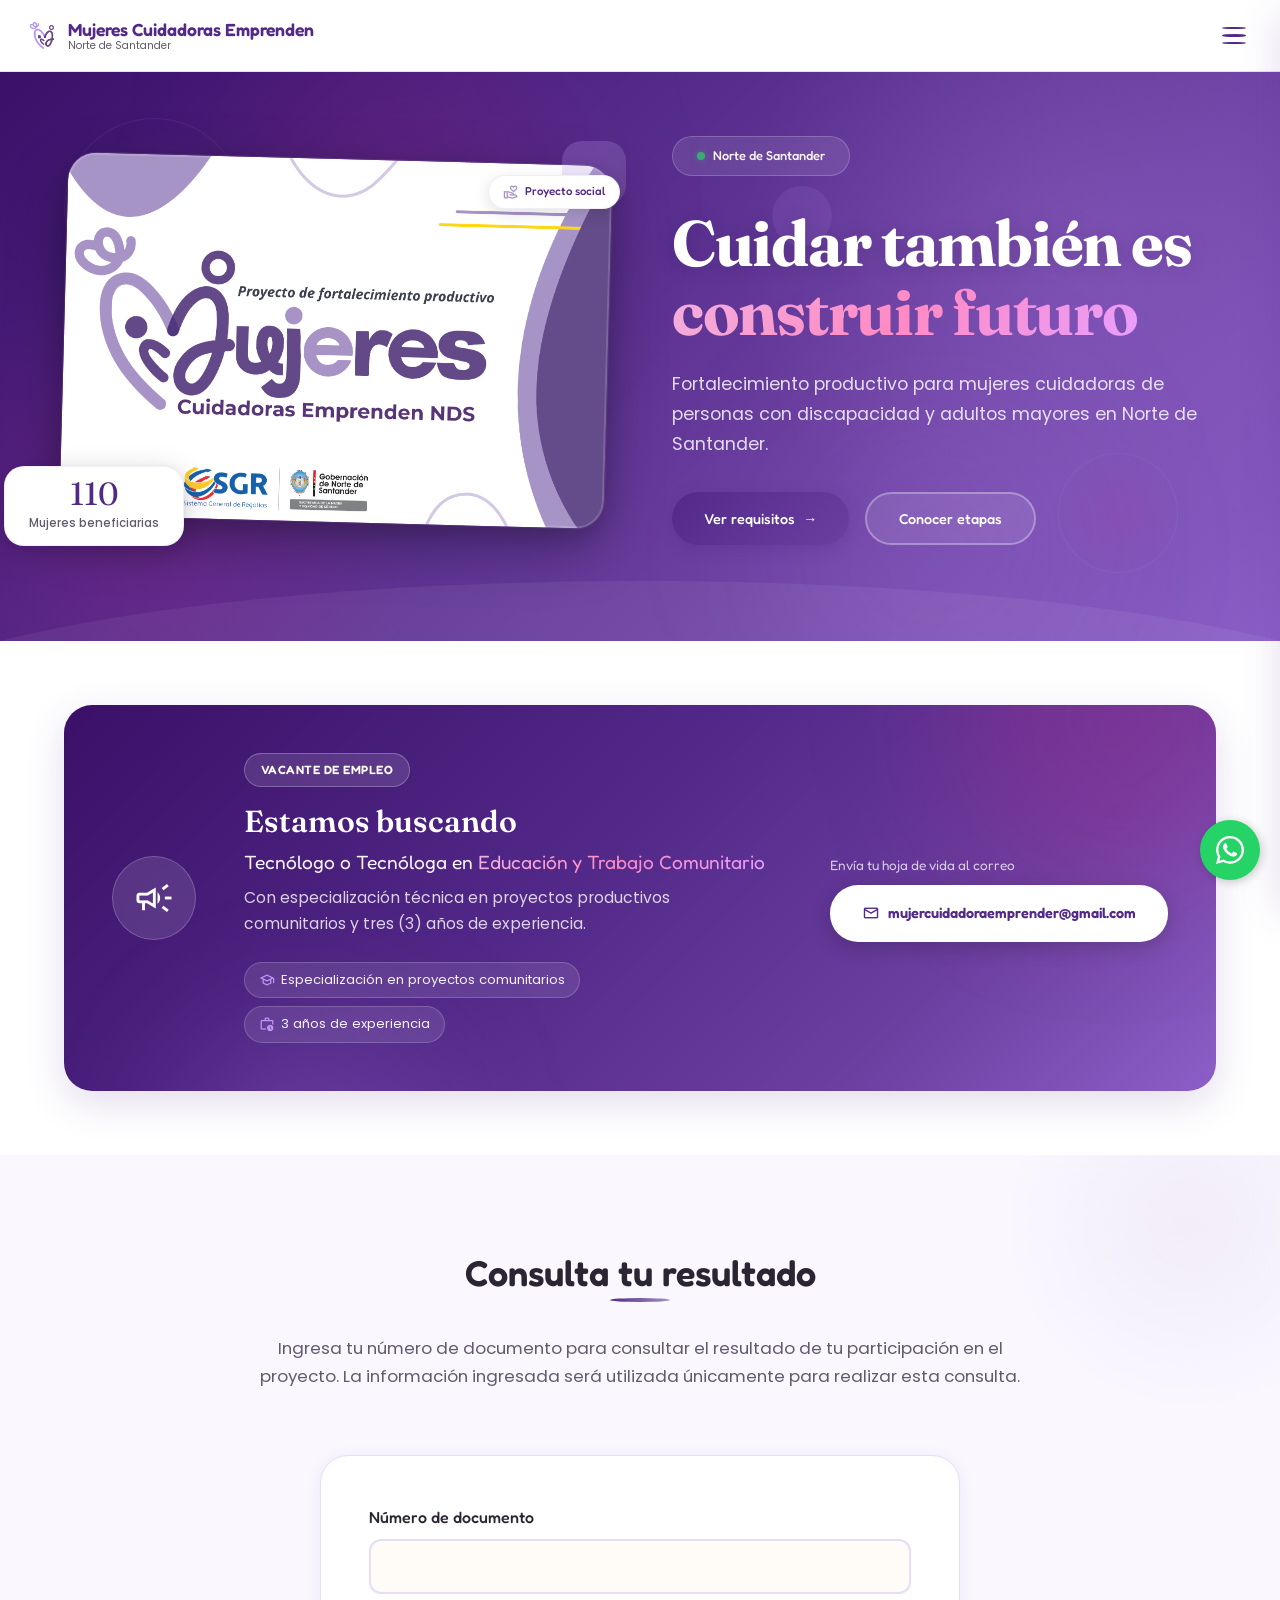
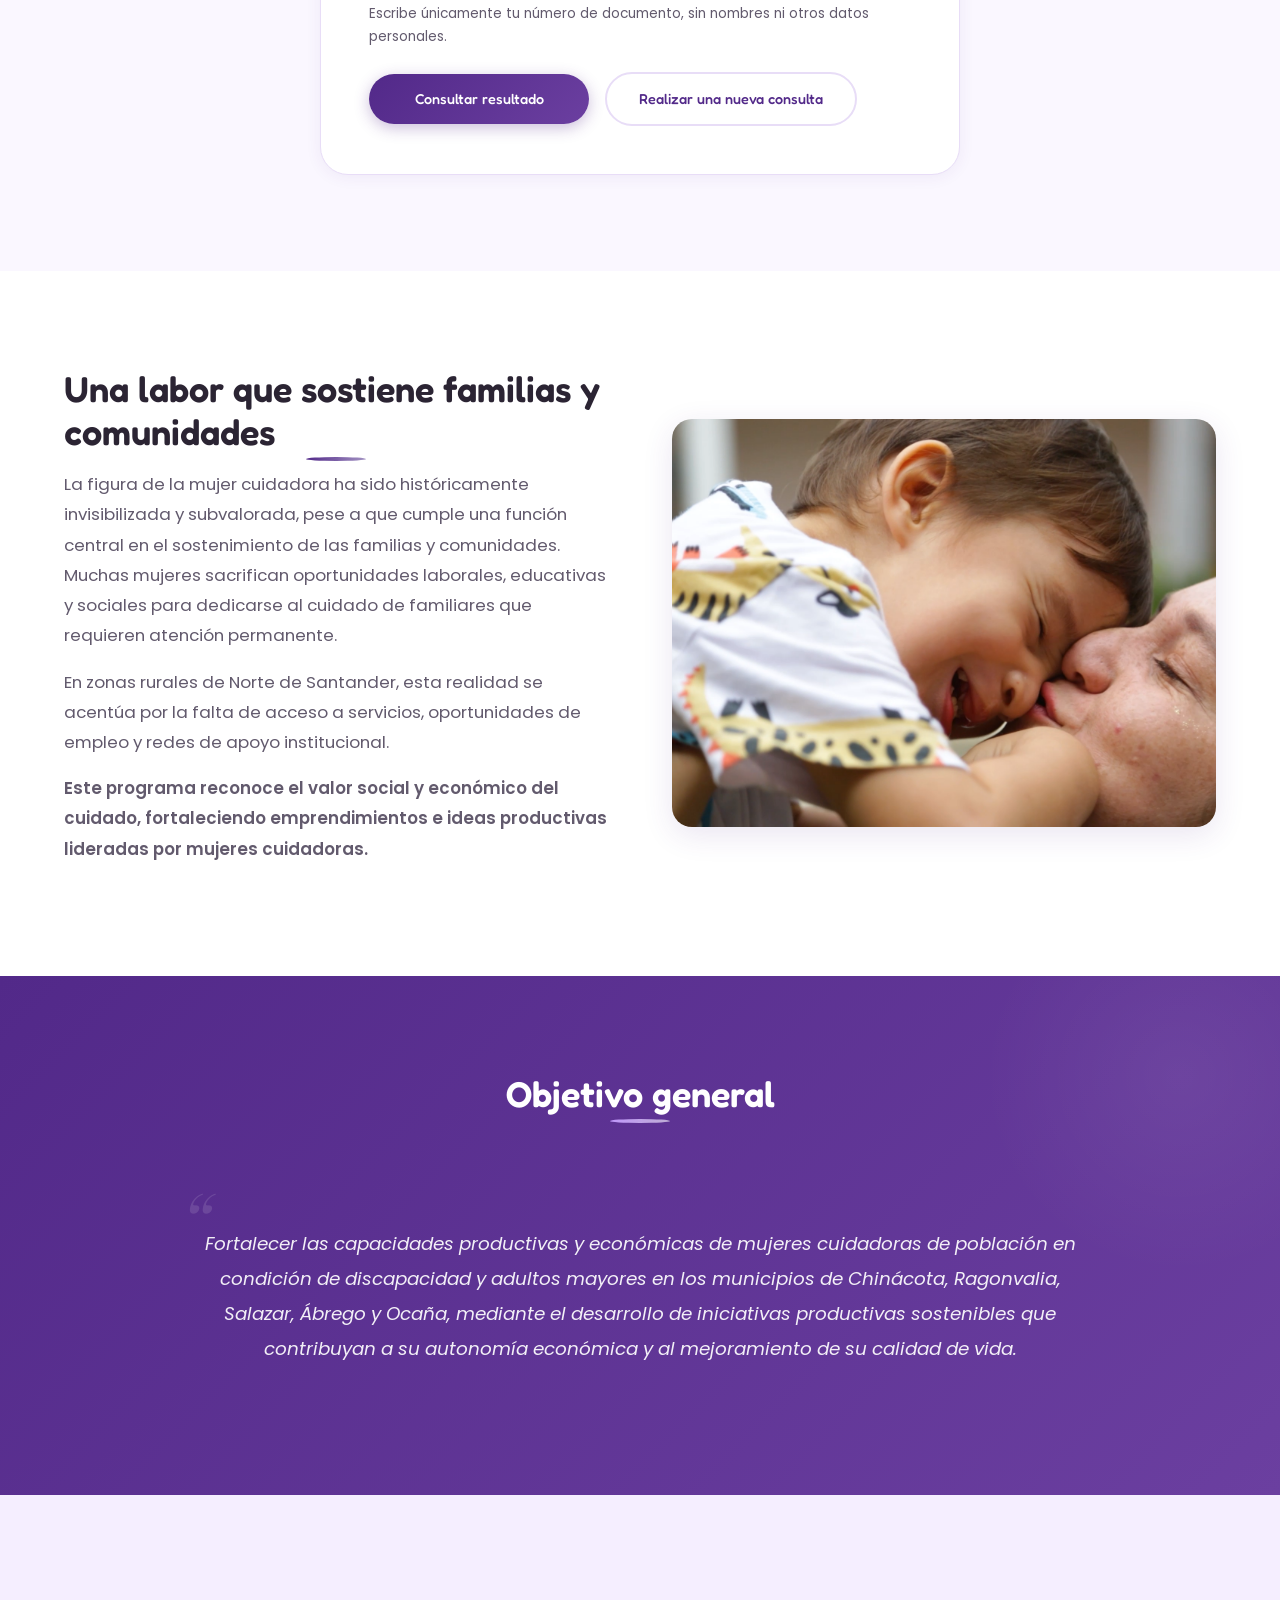
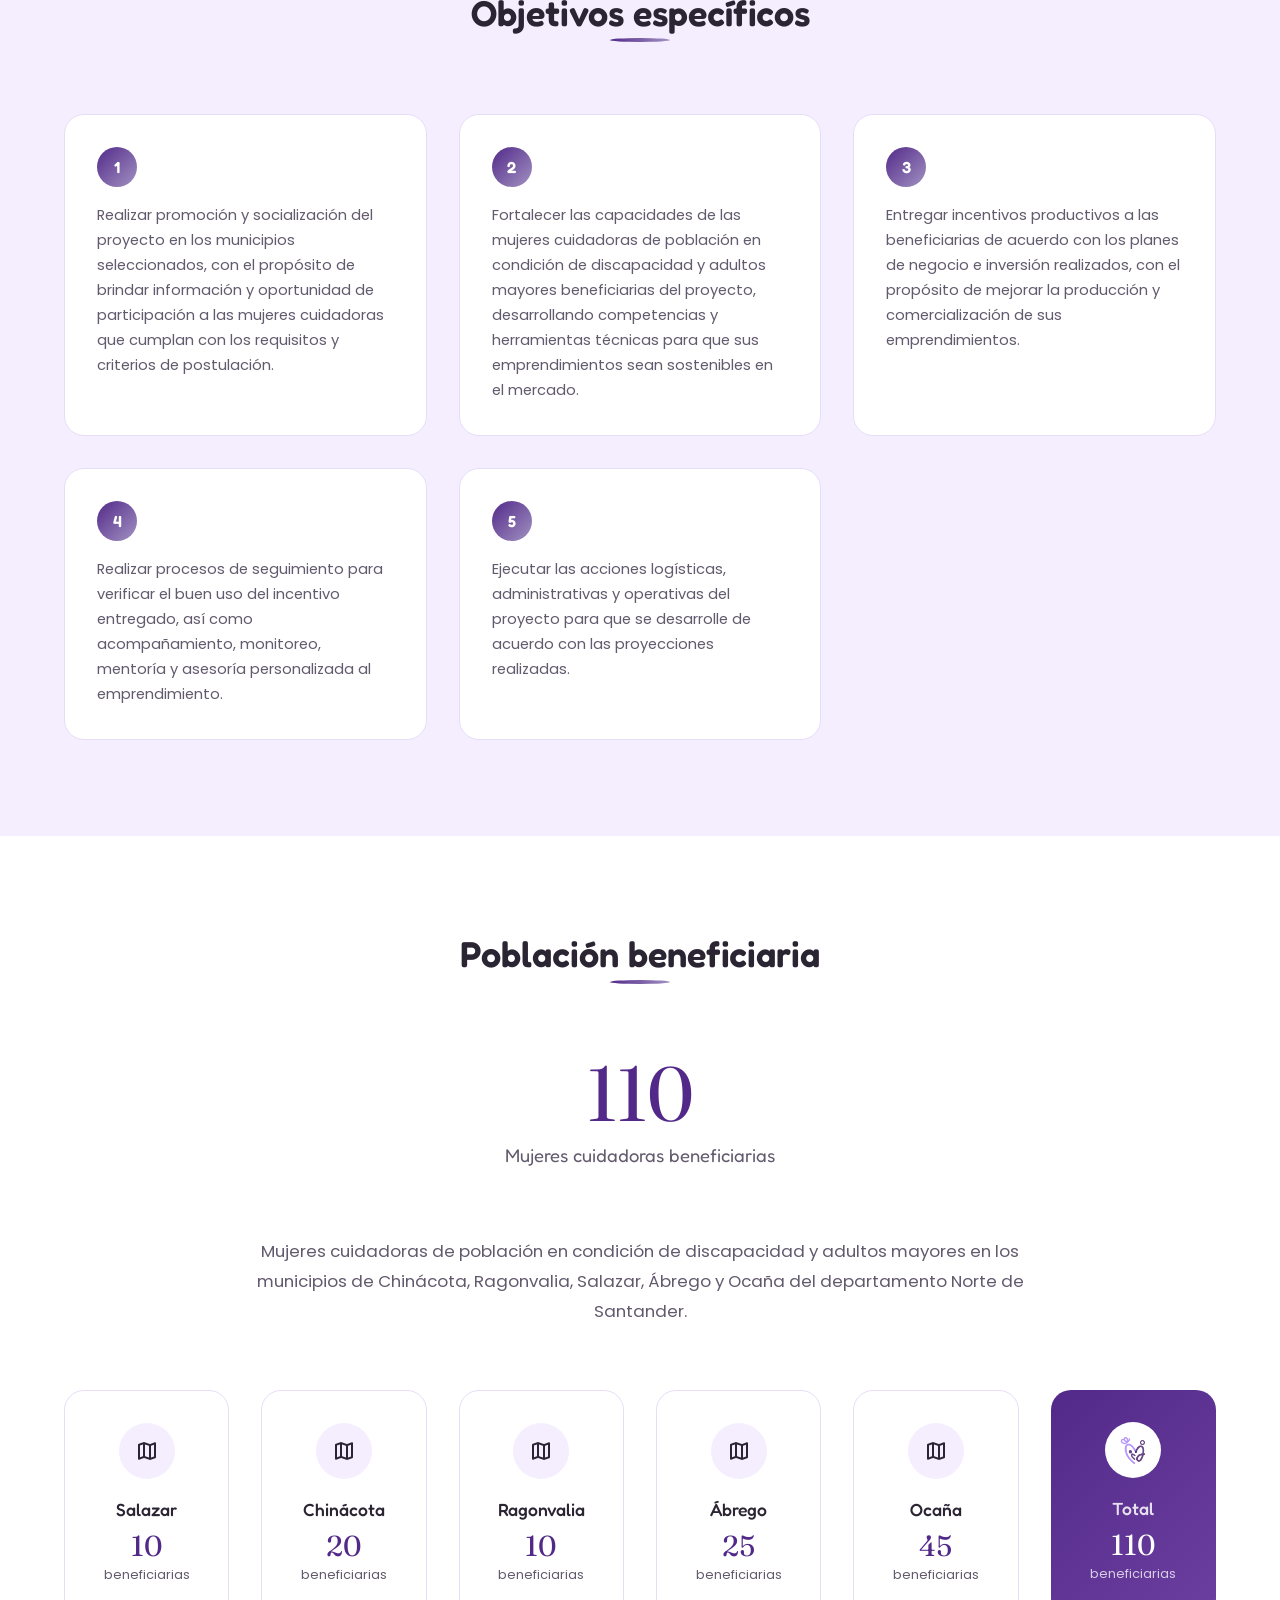
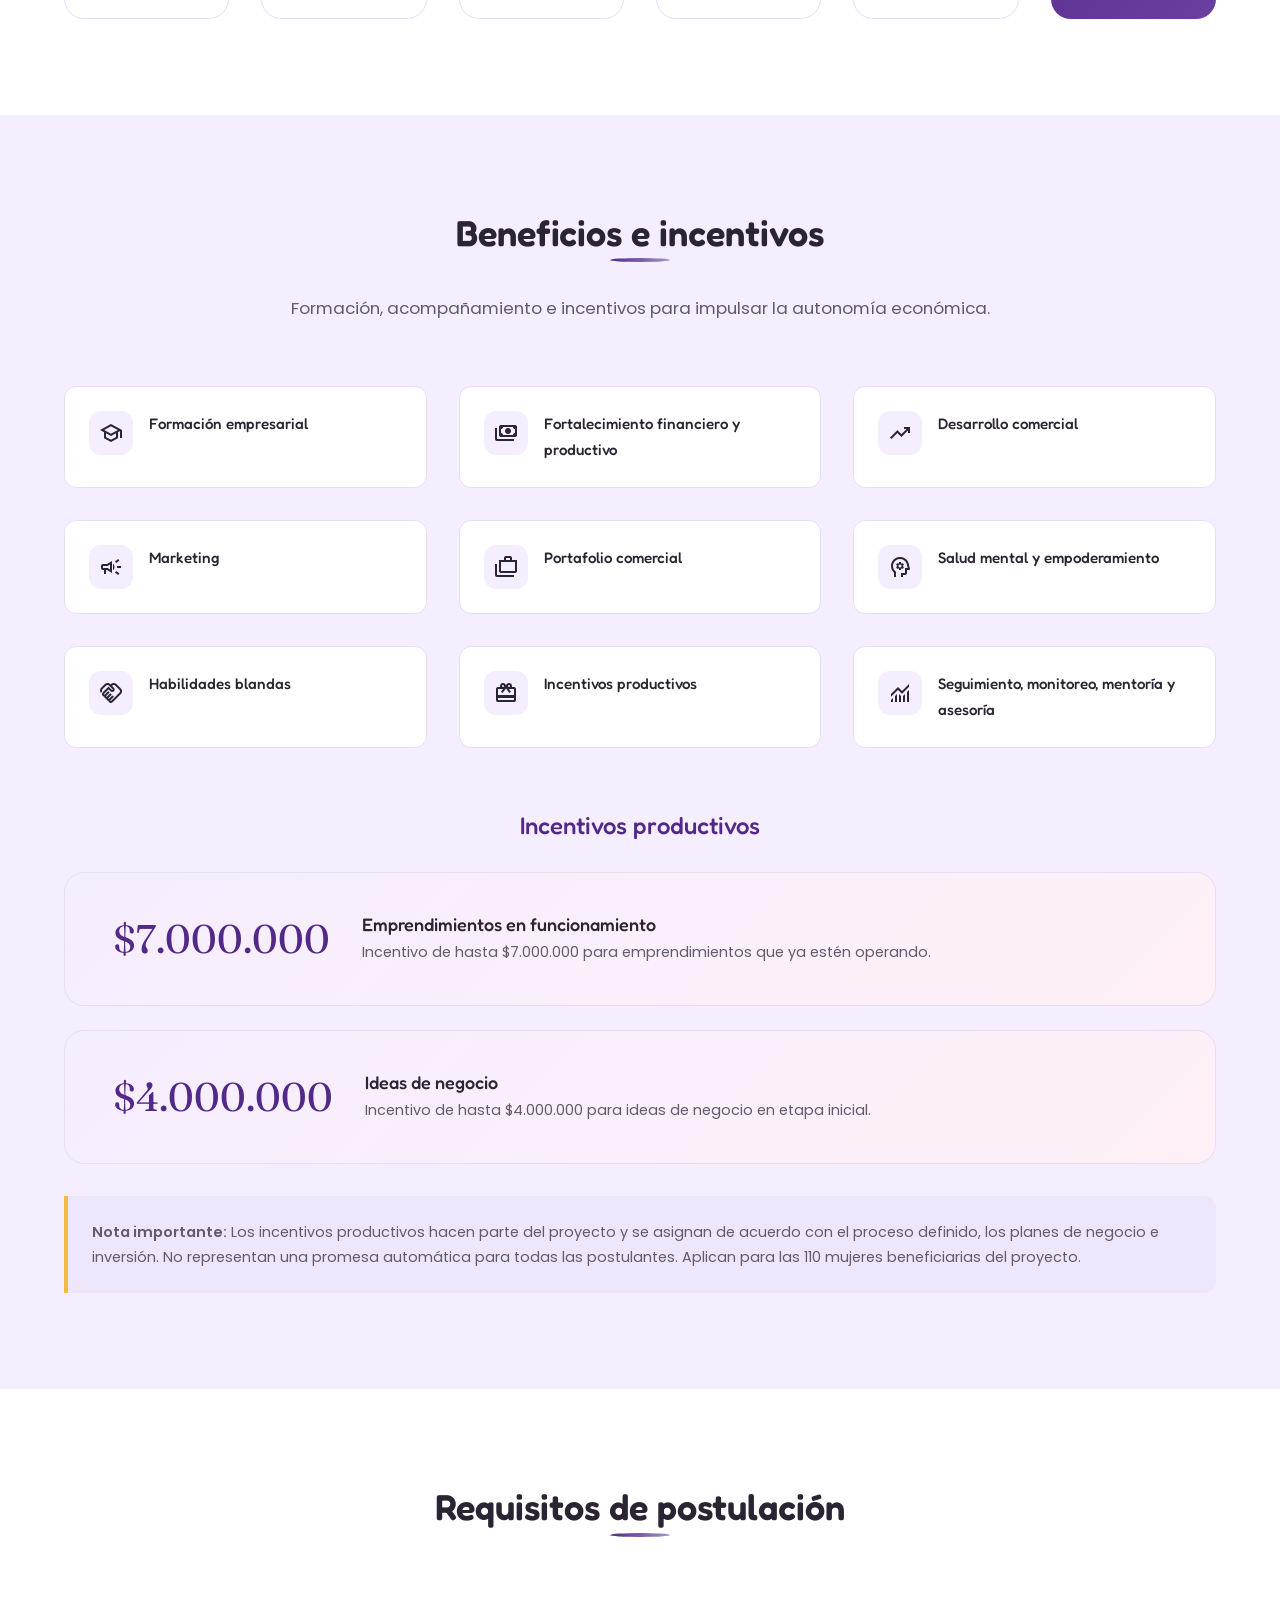
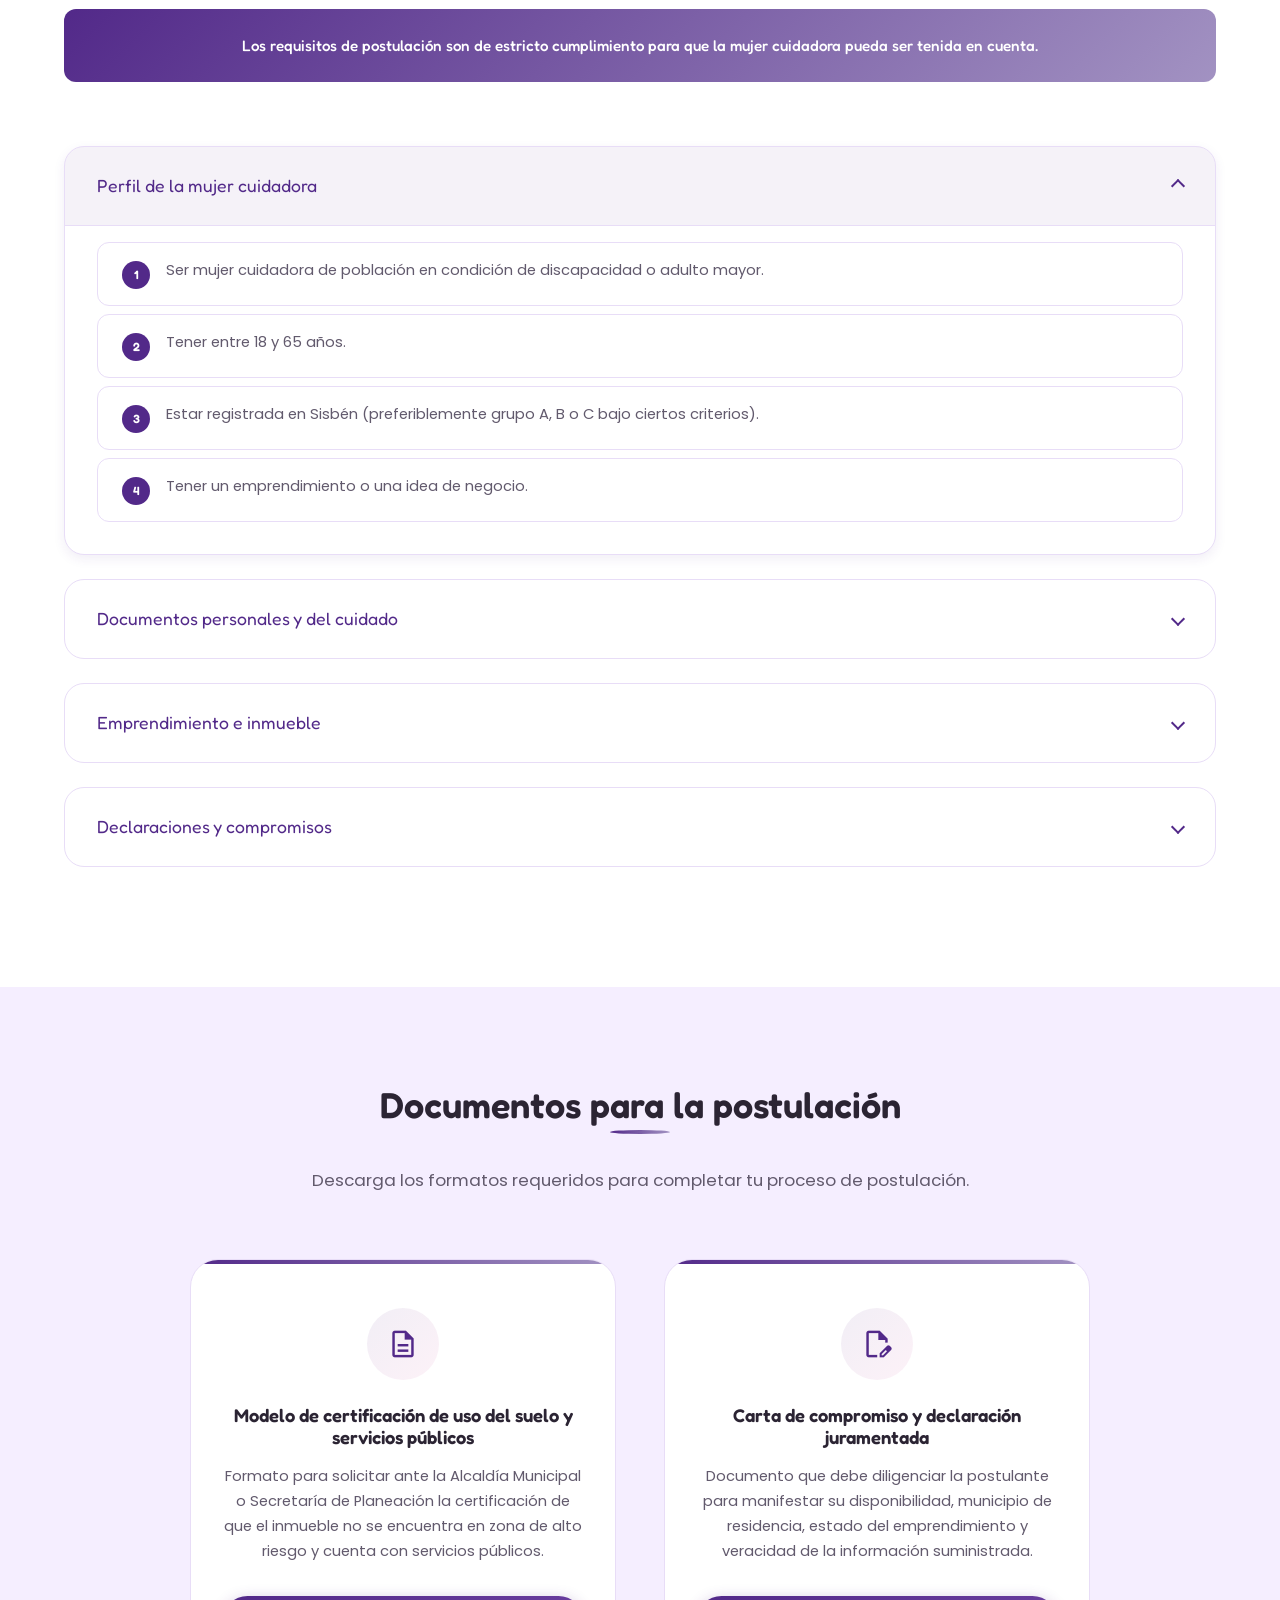
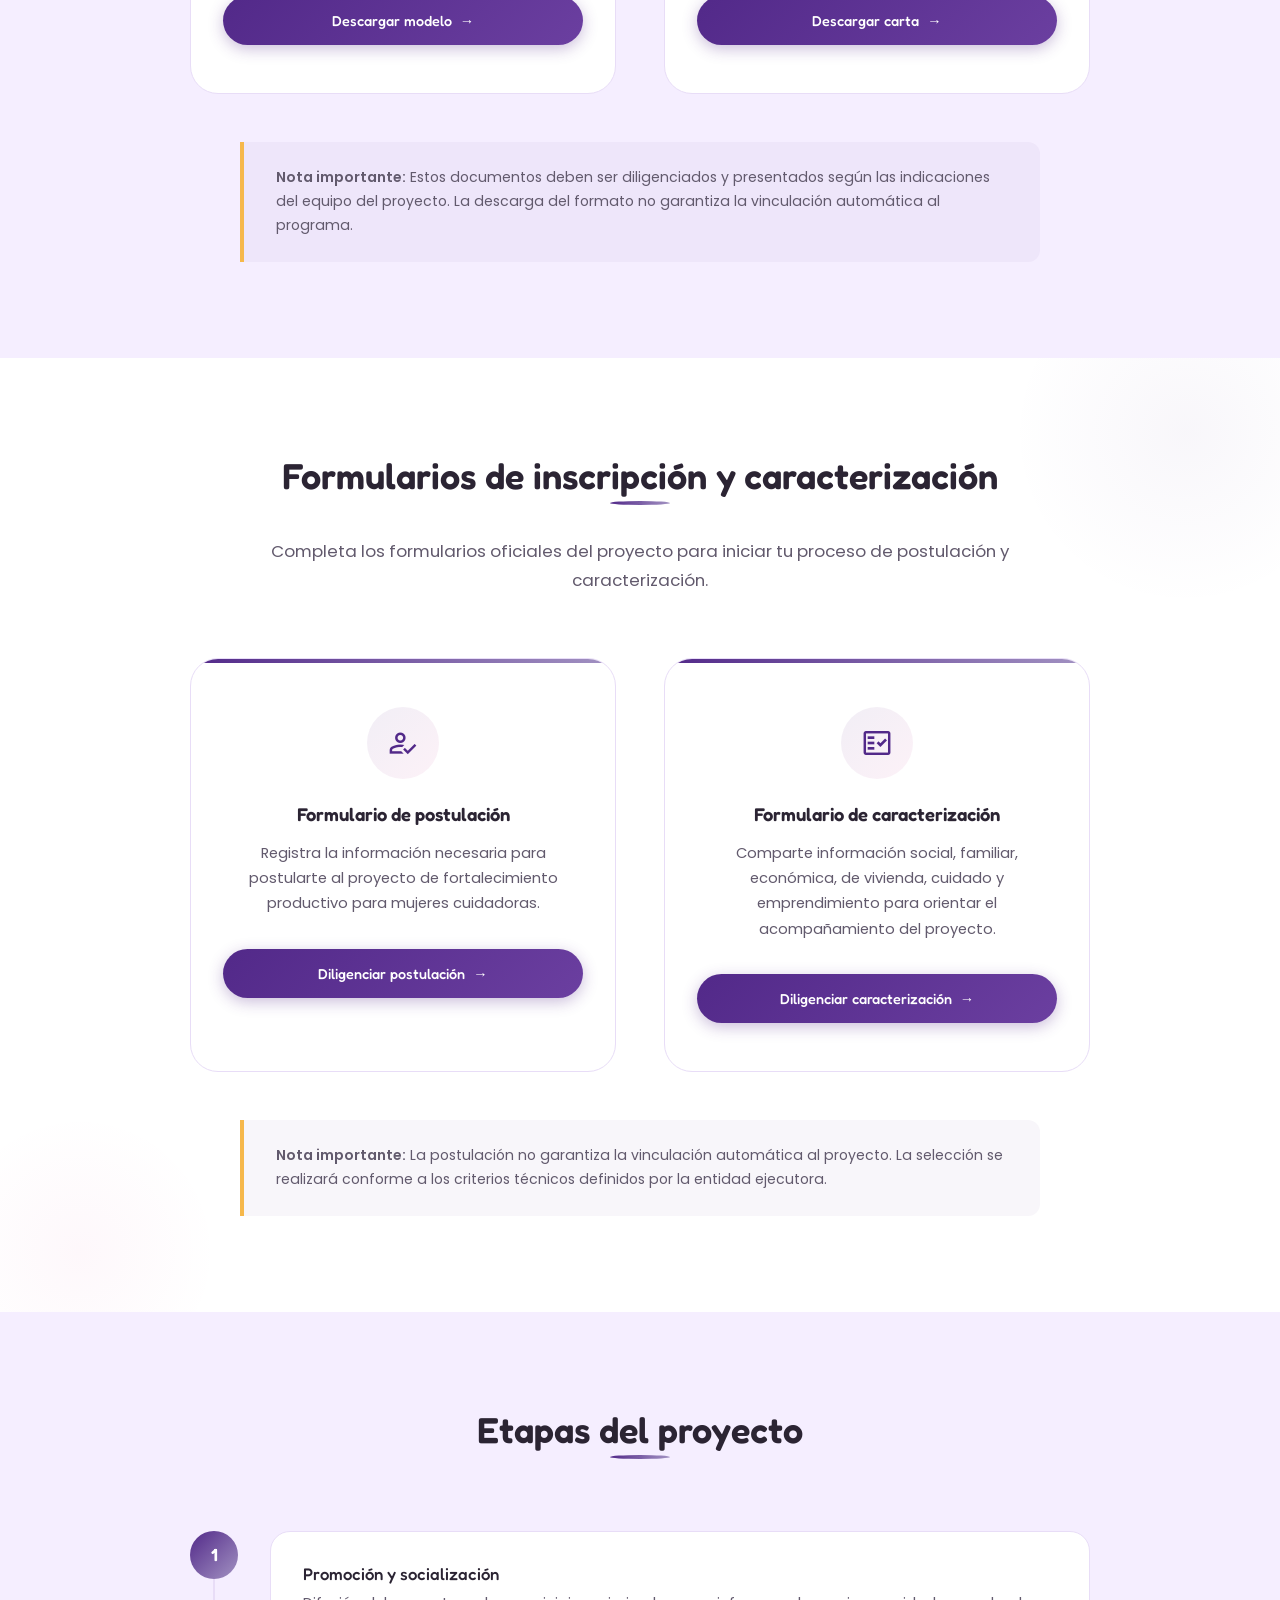
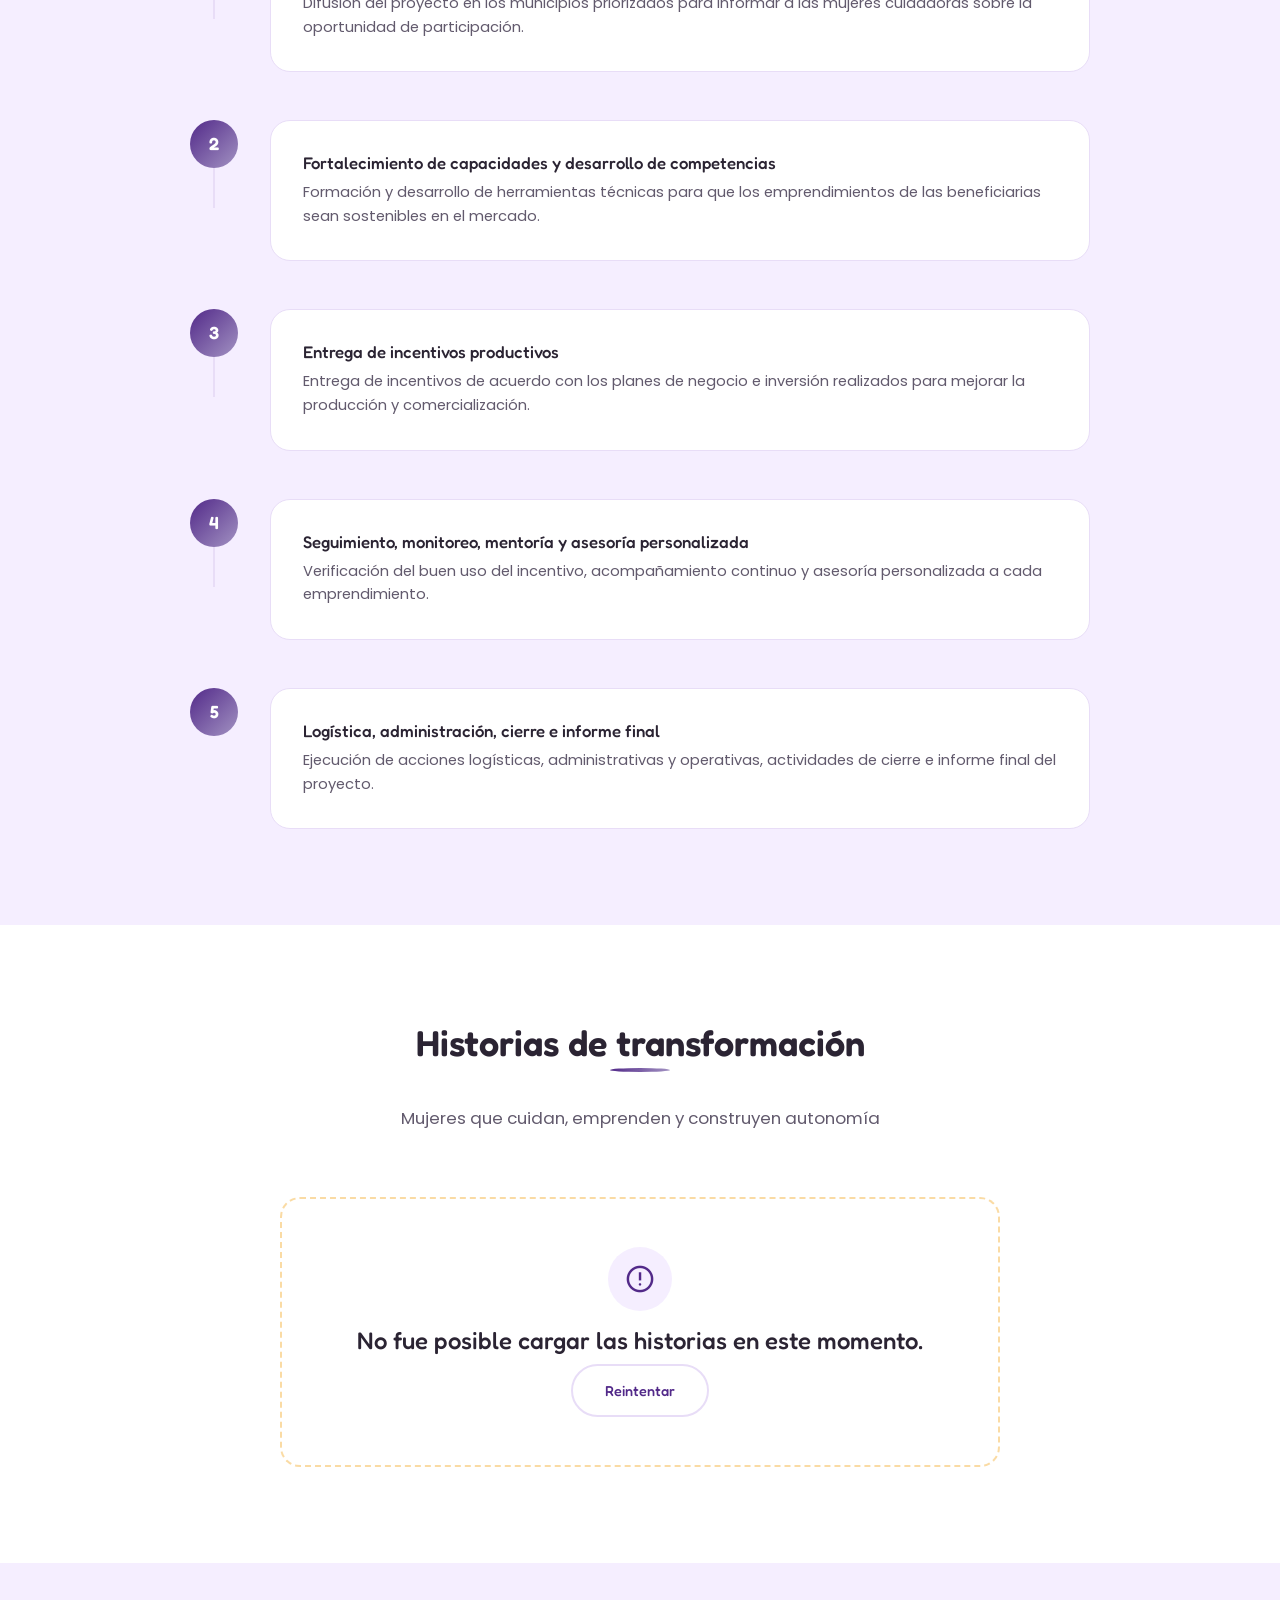
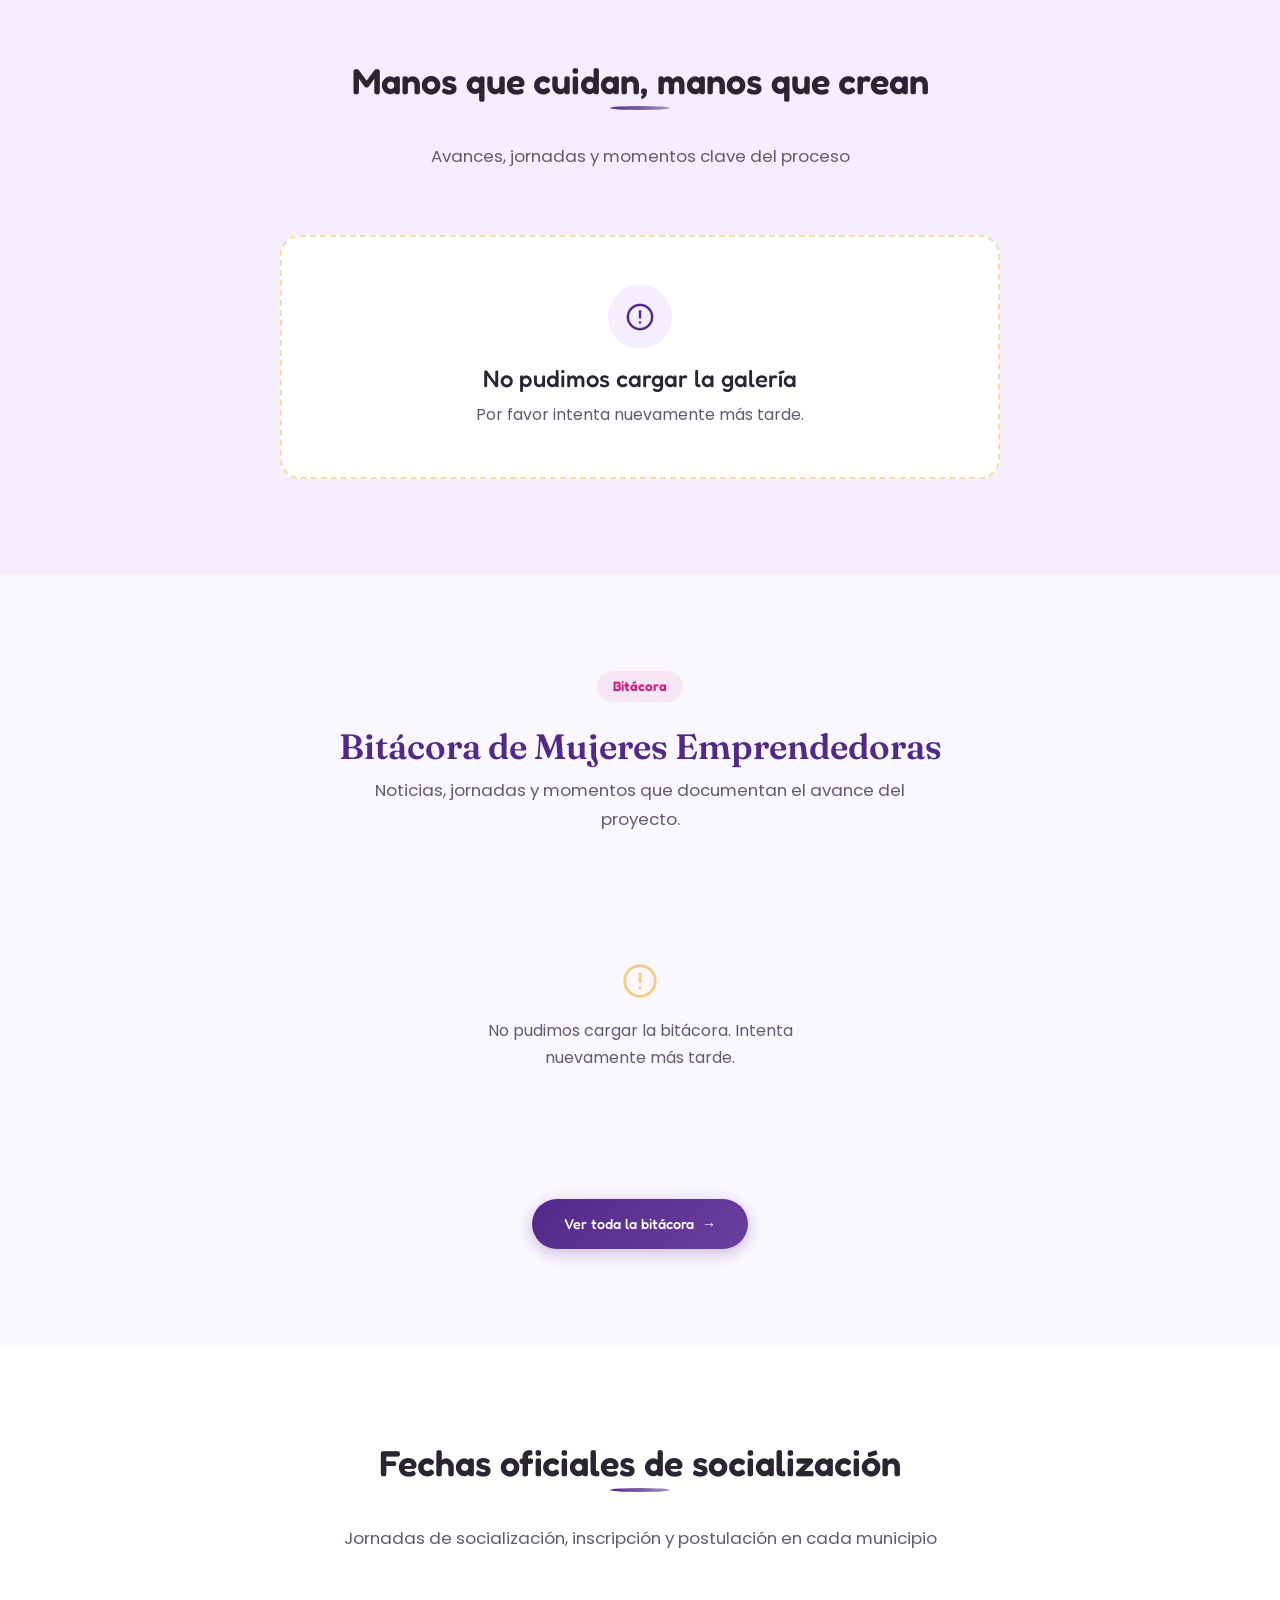
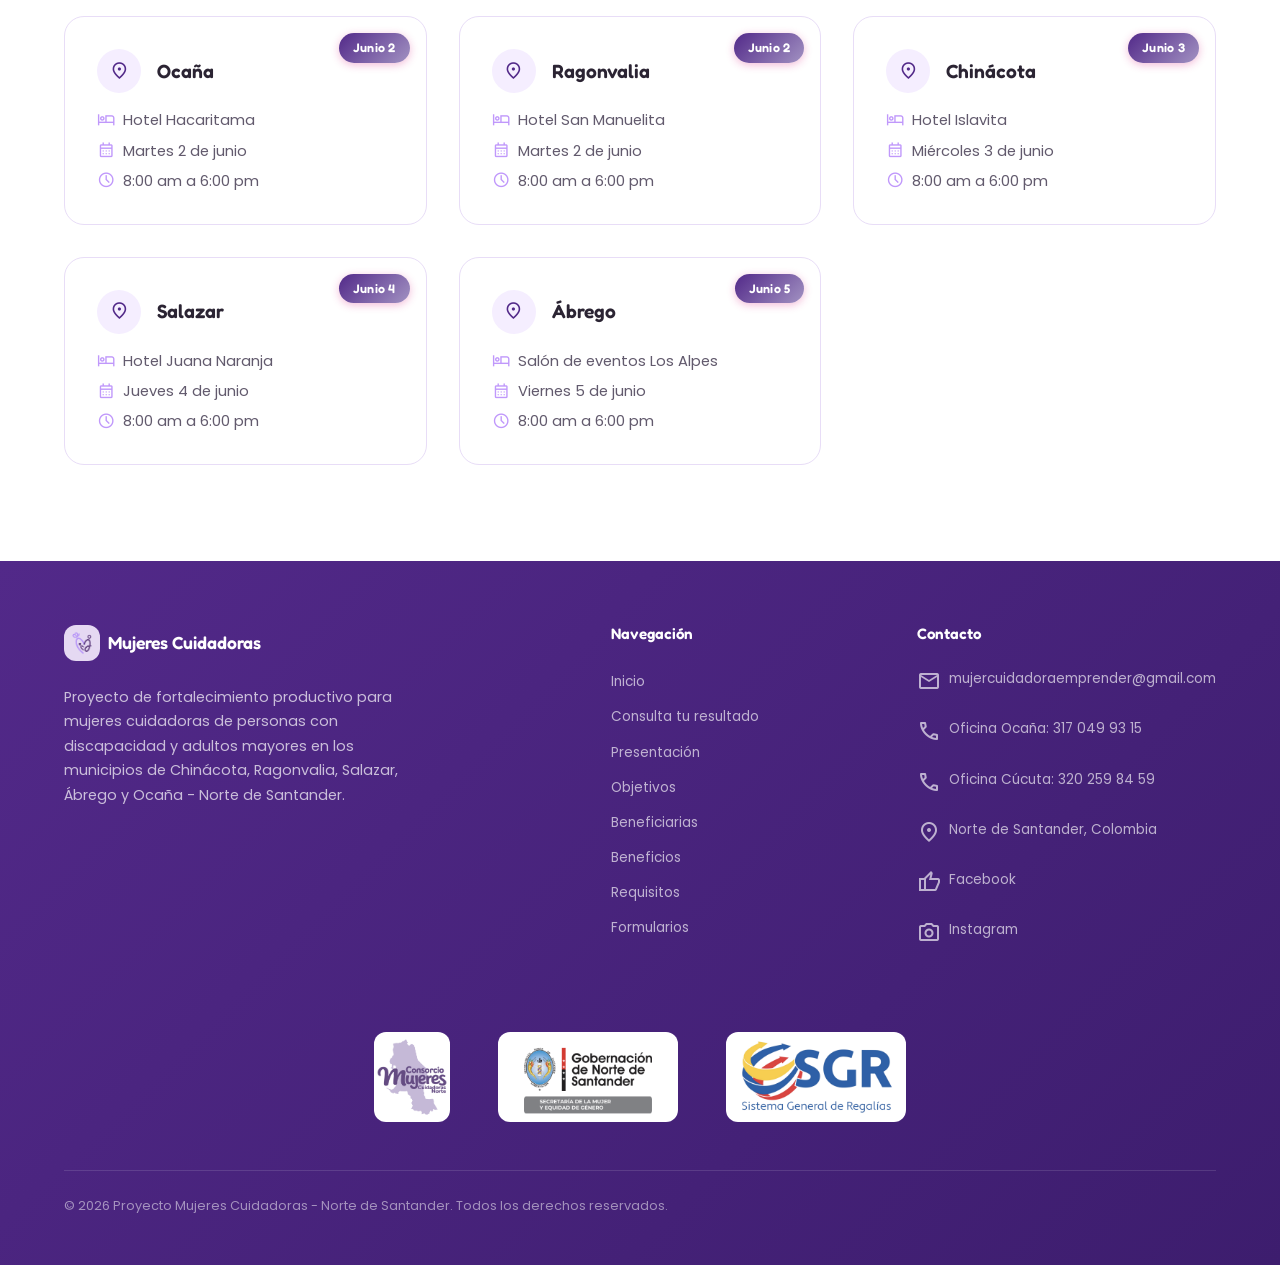
==== commit ea6a6523: "Merge branch 'main' of https://github.com/NorteEmprende/Mujer_Cuidadora_nds # Conflicts: #	index.htm" ====
--- a/index.html
+++ b/index.html
@@ -35,6 +35,8 @@
                 <ul class="site-nav__list" role="menubar">
                     <li role="none"><a href="#inicio" class="site-nav__link" role="menuitem">Inicio</a></li>
                     <li role="none"><a href="#vacante" class="site-nav__link" role="menuitem">Vacante</a></li>
+                    <li role="none"><a href="#consulta" class="site-nav__link" role="menuitem">Consulta tu
+                            resultado</a></li>
                     <li role="none"><a href="#presentacion" class="site-nav__link" role="menuitem">Presentación</a></li>
                     <li role="none"><a href="#objetivos" class="site-nav__link" role="menuitem">Objetivos</a></li>
                     <li role="none"><a href="#beneficiarias" class="site-nav__link" role="menuitem">Beneficiarias</a>
@@ -45,6 +47,8 @@
                     <li role="none"><a href="#etapas" class="site-nav__link" role="menuitem">Etapas</a></li>
                     <li role="none"><a href="#formularios" class="site-nav__link" role="menuitem">Formularios</a></li>
                     <li role="none"><a href="#historias" class="site-nav__link" role="menuitem">Historias</a></li>
+                    <li role="none"><a href="#manos-que-cuidan" class="site-nav__link" role="menuitem">Manos que
+                            cuidan</a></li>
                     <li role="none"><a href="#bitacora" class="site-nav__link" role="menuitem">Bitácora</a></li>
                     <li role="none"><a href="#contacto" class="site-nav__link" role="menuitem">Contacto</a></li>
                 </ul>
@@ -138,6 +142,43 @@
             </div>
         </section>
 
+        <!-- CONSULTA DE RESULTADOS (documento, CSV) -->
+        <section class="section consulta" id="consulta" aria-label="Consulta tu resultado">
+            <div class="container">
+                <div class="section__header">
+                    <h2 class="section__title">Consulta tu resultado</h2>
+                    <p class="section__subtitle">Ingresa tu número de documento para consultar el resultado de tu
+                        participación en el proyecto. La información ingresada será utilizada únicamente para
+                        realizar esta consulta.</p>
+                </div>
+
+                <div class="consulta__card">
+                    <form class="consulta__form" id="consulta-form" novalidate>
+                        <div class="consulta__field">
+                            <label for="consulta-documento" class="consulta__label">Número de documento</label>
+                            <input type="text" id="consulta-documento" name="documento" class="consulta__input"
+                                inputmode="numeric" autocomplete="off" maxlength="25" aria-required="true"
+                                aria-describedby="consulta-hint consulta-error">
+                            <p id="consulta-hint" class="consulta__hint">Escribe únicamente tu número de documento,
+                                sin nombres ni otros datos personales.</p>
+                            <p id="consulta-error" class="consulta__error" role="alert" hidden></p>
+                        </div>
+                        <div class="consulta__actions">
+                            <button type="submit" class="btn btn--primary consulta__submit" id="consulta-submit">
+                                <span class="consulta__submit-text">Consultar resultado</span>
+                            </button>
+                            <button type="button" class="btn btn--secondary" id="consulta-reset" hidden>
+                                Realizar una nueva consulta
+                            </button>
+                        </div>
+                    </form>
+
+                    <div class="consulta__result" id="consulta-result" role="status" aria-live="polite"
+                        tabindex="-1" hidden></div>
+                </div>
+            </div>
+        </section>
+
         <!-- PRESENTACION -->
         <section class="section presentacion" id="presentacion" aria-label="Presentación del proyecto">
             <div class="container">
@@ -631,7 +672,7 @@
             </div>
         </section>
 
-        <!-- HISTORIAS DE TRANSFormación (futura) -->
+        <!-- HISTORIAS DE TRANSFORMACIÓN (dinámico, CSV) -->
         <section class="section placeholder-section placeholder-section--alt" id="historias"
             aria-label="Historias de transformación">
             <div class="container">
@@ -639,34 +680,28 @@
                     <h2 class="section__title">Historias de transformación</h2>
                     <p class="section__subtitle">Mujeres que cuidan, emprenden y construyen autonomía</p>
                 </div>
-                <div class="placeholder-section__container" id="historias-transformacion-placeholder">
-                    <div class="placeholder-section__image">
-                        <img src="img/mmmmm.jpeg" alt="Mujeres cuidadoras compartiendo experiencias en comunidad"
-                            width="600" height="400">
-                    </div>
-                    <div class="placeholder-section__notice">
-                        <span class="placeholder-section__notice-icon"><span
-                                class="material-symbols-outlined">edit_document</span></span>
-                        <p class="placeholder-section__notice-text">Esta sección será alimentada en una fase posterior
-                            con perfiles, relatos y emprendimientos de las mujeres beneficiarias del proyecto.</p>
-                    </div>
-                </div>
-            </div>
-        </section>
-
-        <!-- Bitácora DEL PROYECTO 
-        <section class="section placeholder-section" id="bitacora" aria-label="Bitácora del proyecto">
-            <div class="container">
-                <div class="section__header">
-                    <h2 class="section__title">Bitácora del proyecto</h2>
+                <div class="placeholder-section__container" id="historias-container" data-historias-mode="preview"
+                    data-historias-limit="3" data-historias-show-cta="true">
+                    <div class="historias-state">
+                        <div class="historias-state__icon">
+                            <span class="material-symbols-outlined" aria-hidden="true">hourglass_empty</span>
+                        </div>
+                        <p>Cargando historias...</p>
+                    </div>
+                </div>
+            </div>
+        </section>
+
+
+        <section class="section placeholder-section" id="manos-que-cuidan"
+            aria-label="Manos que cuidan, manos que crean">
+            <div class="container">
+                <div class="section__header">
+                    <h2 class="section__title">Manos que cuidan, manos que crean</h2>
                     <p class="section__subtitle">Avances, jornadas y momentos clave del proceso</p>
                 </div>
-                <div
-                    class="placeholder-section__container"
-                    id="bitacora-proyecto-placeholder"
-                    data-media-mode="preview"
-                    data-media-limit="4"
-                    data-media-show-cta="true">
+                <div class="placeholder-section__container" id="bitacora-proyecto-placeholder" data-media-mode="preview"
+                    data-media-limit="4" data-media-show-cta="true">
                     <div class="placeholder-section__notice">
                         <span class="placeholder-section__notice-icon"><span
                                 class="material-symbols-outlined">assignment</span></span>
@@ -677,17 +712,150 @@
                 </div>
             </div>
         </section>
-        (futura) -->
+
+        <!-- BITÁCORA DINÁMICA (CSV) -->
+        <section id="bitacora" class="section bitacora-preview-section" aria-label="Bitácora de Mujeres Emprendedoras">
+            <div class="container">
+                <div class="section-heading">
+                    <span class="section-kicker">Bitácora</span>
+                    <h2>Bitácora de Mujeres Emprendedoras</h2>
+                    <p>
+                        Noticias, jornadas y momentos que documentan el avance del proyecto.
+                    </p>
+                </div>
+
+                <div id="bitacora-preview-grid" class="bitacora-grid">
+                    <p class="bitacora-status">Cargando bitácora...</p>
+                </div>
+
+                <div class="section-actions">
+                    <a href="bitacora.html" class="btn btn--primary">
+                        Ver toda la bitácora
+                        <span class="btn__arrow">&rarr;</span>
+                    </a>
+                </div>
+            </div>
+        </section>
+
         <!-- FECHAS OFICIALES -->
         <section class="section fechas" id="fechas" aria-label="Fechas oficiales">
             <div class="container">
                 <div class="section__header">
-                    <h2 class="section__title">Fechas oficiales</h2>
-                </div>
-                <div class="fechas__notice">
-                    <div class="fechas__notice-icon"><span class="material-symbols-outlined">calendar_month</span></div>
-                    <p>Las fechas oficiales de socialización, inscripción y demás actividades serán publicadas cuando
-                        sean definidas por el equipo del proyecto.</p>
+                    <h2 class="section__title">Fechas oficiales de socialización</h2>
+                    <p class="section__subtitle">Jornadas de socialización, inscripción y postulación en cada municipio
+                    </p>
+                </div>
+                <div class="fechas__grid">
+                    <!-- Ocaña -->
+                    <div class="fecha-card">
+                        <div class="fecha-card__ribbon">Junio 2</div>
+                        <div class="fecha-card__header">
+                            <span class="material-symbols-outlined fecha-card__icon">location_on</span>
+                            <h3 class="fecha-card__municipio">Ocaña</h3>
+                        </div>
+                        <div class="fecha-card__body">
+                            <div class="fecha-card__detail">
+                                <span class="material-symbols-outlined">hotel</span>
+                                <span>Hotel Hacaritama</span>
+                            </div>
+                            <div class="fecha-card__detail">
+                                <span class="material-symbols-outlined">calendar_month</span>
+                                <span>Martes 2 de junio</span>
+                            </div>
+                            <div class="fecha-card__detail">
+                                <span class="material-symbols-outlined">schedule</span>
+                                <span>8:00 am a 6:00 pm</span>
+                            </div>
+                        </div>
+                    </div>
+                    <!-- Ragonvalia -->
+                    <div class="fecha-card">
+                        <div class="fecha-card__ribbon">Junio 2</div>
+                        <div class="fecha-card__header">
+                            <span class="material-symbols-outlined fecha-card__icon">location_on</span>
+                            <h3 class="fecha-card__municipio">Ragonvalia</h3>
+                        </div>
+                        <div class="fecha-card__body">
+                            <div class="fecha-card__detail">
+                                <span class="material-symbols-outlined">hotel</span>
+                                <span>Hotel San Manuelita</span>
+                            </div>
+                            <div class="fecha-card__detail">
+                                <span class="material-symbols-outlined">calendar_month</span>
+                                <span>Martes 2 de junio</span>
+                            </div>
+                            <div class="fecha-card__detail">
+                                <span class="material-symbols-outlined">schedule</span>
+                                <span>8:00 am a 6:00 pm</span>
+                            </div>
+                        </div>
+                    </div>
+                    <!-- Chinácota -->
+                    <div class="fecha-card">
+                        <div class="fecha-card__ribbon">Junio 3</div>
+                        <div class="fecha-card__header">
+                            <span class="material-symbols-outlined fecha-card__icon">location_on</span>
+                            <h3 class="fecha-card__municipio">Chinácota</h3>
+                        </div>
+                        <div class="fecha-card__body">
+                            <div class="fecha-card__detail">
+                                <span class="material-symbols-outlined">hotel</span>
+                                <span>Hotel Islavita</span>
+                            </div>
+                            <div class="fecha-card__detail">
+                                <span class="material-symbols-outlined">calendar_month</span>
+                                <span>Miércoles 3 de junio</span>
+                            </div>
+                            <div class="fecha-card__detail">
+                                <span class="material-symbols-outlined">schedule</span>
+                                <span>8:00 am a 6:00 pm</span>
+                            </div>
+                        </div>
+                    </div>
+                    <!-- Salazar -->
+                    <div class="fecha-card">
+                        <div class="fecha-card__ribbon">Junio 4</div>
+                        <div class="fecha-card__header">
+                            <span class="material-symbols-outlined fecha-card__icon">location_on</span>
+                            <h3 class="fecha-card__municipio">Salazar</h3>
+                        </div>
+                        <div class="fecha-card__body">
+                            <div class="fecha-card__detail">
+                                <span class="material-symbols-outlined">hotel</span>
+                                <span>Hotel Juana Naranja</span>
+                            </div>
+                            <div class="fecha-card__detail">
+                                <span class="material-symbols-outlined">calendar_month</span>
+                                <span>Jueves 4 de junio</span>
+                            </div>
+                            <div class="fecha-card__detail">
+                                <span class="material-symbols-outlined">schedule</span>
+                                <span>8:00 am a 6:00 pm</span>
+                            </div>
+                        </div>
+                    </div>
+                    <!-- Ábrego -->
+                    <div class="fecha-card">
+                        <div class="fecha-card__ribbon">Junio 5</div>
+                        <div class="fecha-card__header">
+                            <span class="material-symbols-outlined fecha-card__icon">location_on</span>
+                            <h3 class="fecha-card__municipio">Ábrego</h3>
+                        </div>
+                        <div class="fecha-card__body">
+                            <div class="fecha-card__detail">
+                                <span class="material-symbols-outlined">hotel</span>
+                                <span>Salón de eventos Los Alpes</span>
+                            </div>
+                            <div class="fecha-card__detail">
+                                <span class="material-symbols-outlined">calendar_month</span>
+                                <span>Viernes 5 de junio</span>
+                            </div>
+                            <div class="fecha-card__detail">
+                                <span class="material-symbols-outlined">schedule</span>
+                                <span>8:00 am a 6:00 pm</span>
+                            </div>
+                        </div>
+                    </div>
                 </div>
             </div>
         </section>
@@ -710,6 +878,7 @@
                     <h4>Navegación</h4>
                     <ul class="site-footer__nav-list">
                         <li><a href="#inicio" class="site-footer__nav-link">Inicio</a></li>
+                        <li><a href="#consulta" class="site-footer__nav-link">Consulta tu resultado</a></li>
                         <li><a href="#presentacion" class="site-footer__nav-link">Presentación</a></li>
                         <li><a href="#objetivos" class="site-footer__nav-link">Objetivos</a></li>
                         <li><a href="#beneficiarias" class="site-footer__nav-link">Beneficiarias</a></li>
@@ -740,6 +909,16 @@
                         <span class="site-footer__contact-icon"><span
                                 class="material-symbols-outlined">location_on</span></span>
                         <span>Norte de Santander, Colombia</span>
+                    </div>
+                    <div class="site-footer__contact-item">
+                        <span class="site-footer__contact-icon"><span
+                                class="material-symbols-outlined">thumb_up</span></span>
+                        <a href="https://www.facebook.com/profile.php?id=61567446975775" target="_blank" rel="noopener noreferrer" class="site-footer__nav-link">Facebook</a>
+                    </div>
+                    <div class="site-footer__contact-item">
+                        <span class="site-footer__contact-icon"><span
+                                class="material-symbols-outlined">photo_camera</span></span>
+                        <a href="https://www.instagram.com/mujerescuidadorasemprenden?igsh=MXdveDE2bzlyajhkMQ%3D%3D&utm_source=qr" target="_blank" rel="noopener noreferrer" class="site-footer__nav-link">Instagram</a>
                     </div>
                 </div>
             </div>
--- a/css/main.css
+++ b/css/main.css
@@ -14,9 +14,12 @@
 @import url('./cards.css');
 @import url('./tables.css');
 @import url('./buttons.css');
+@import url('./consulta.css');
 @import url('./placeholders.css');
 @import url('./formularios.css');
 @import url('./footer.css');
 @import url('./whatsapp.css');
 @import url('./media-cuidadora.css');
+@import url('./bitacora.css');
+@import url('./historias.css');
 @import url('./responsive.css');
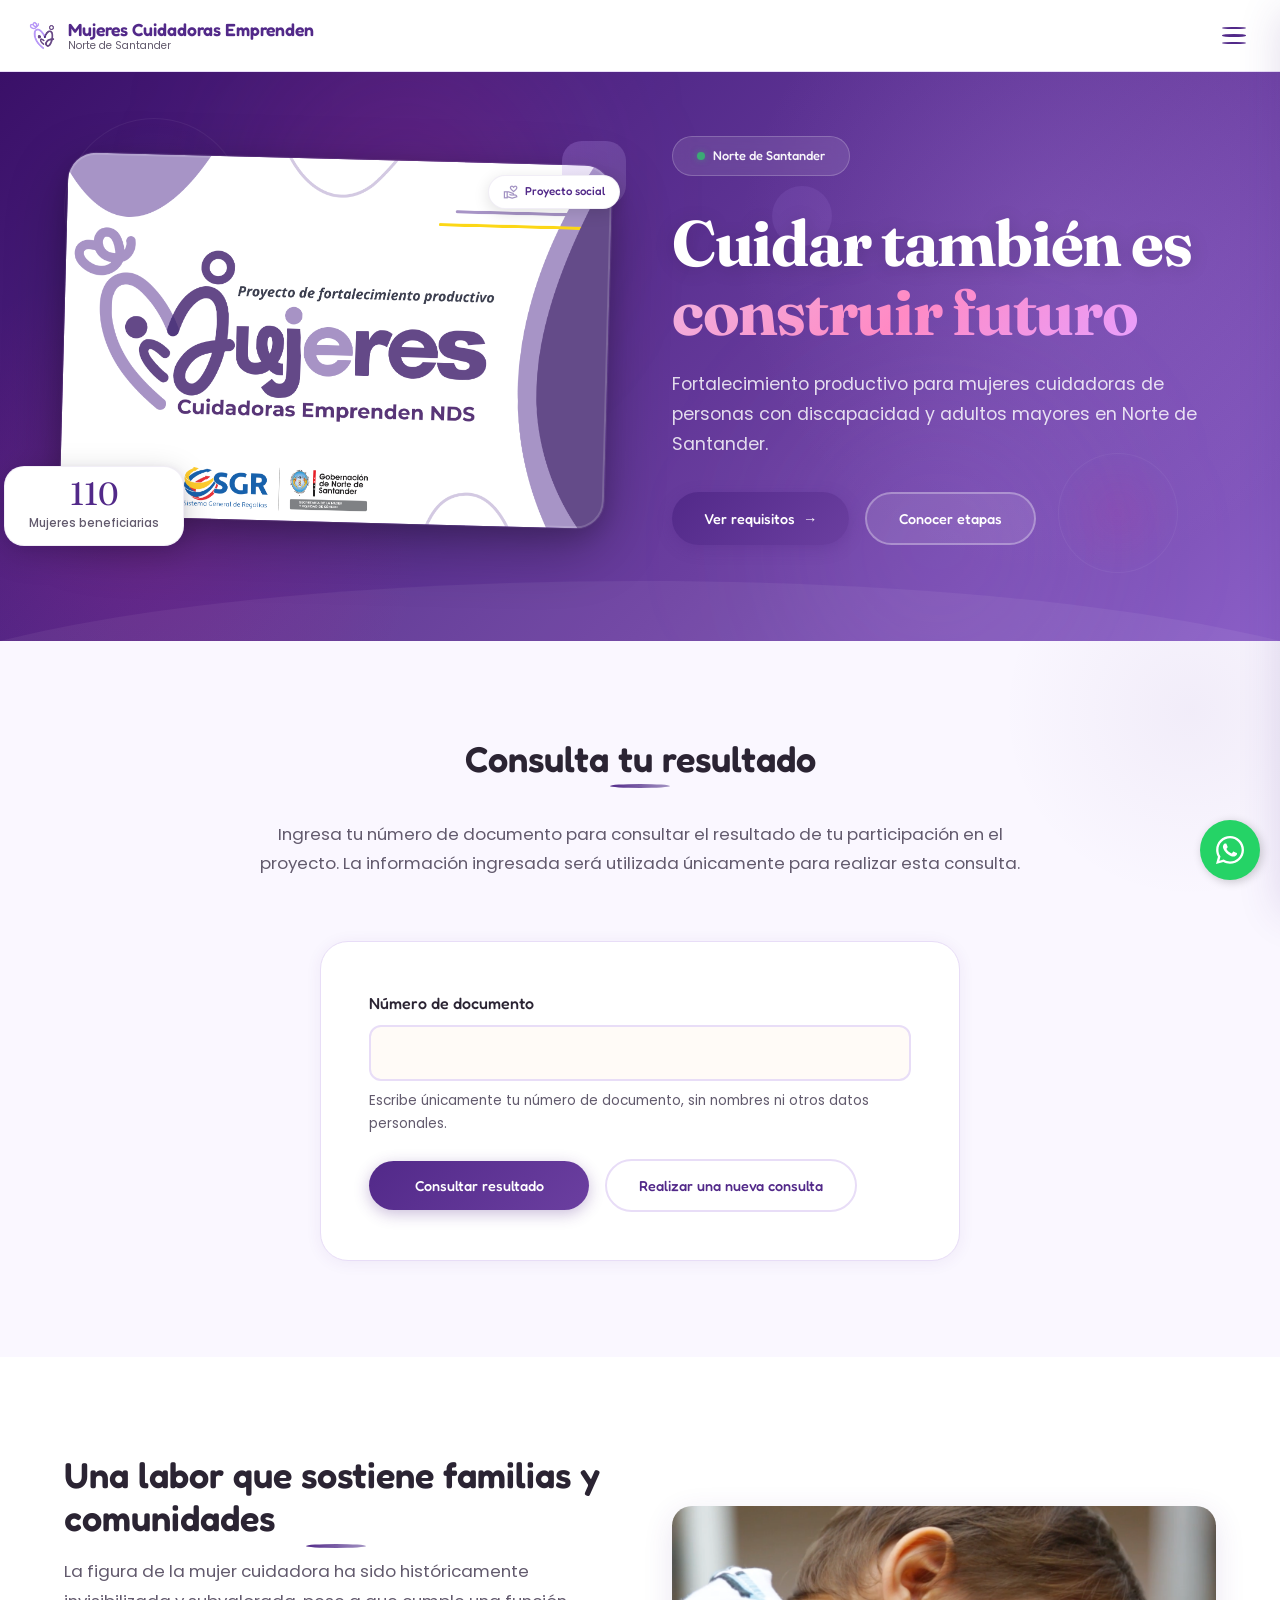
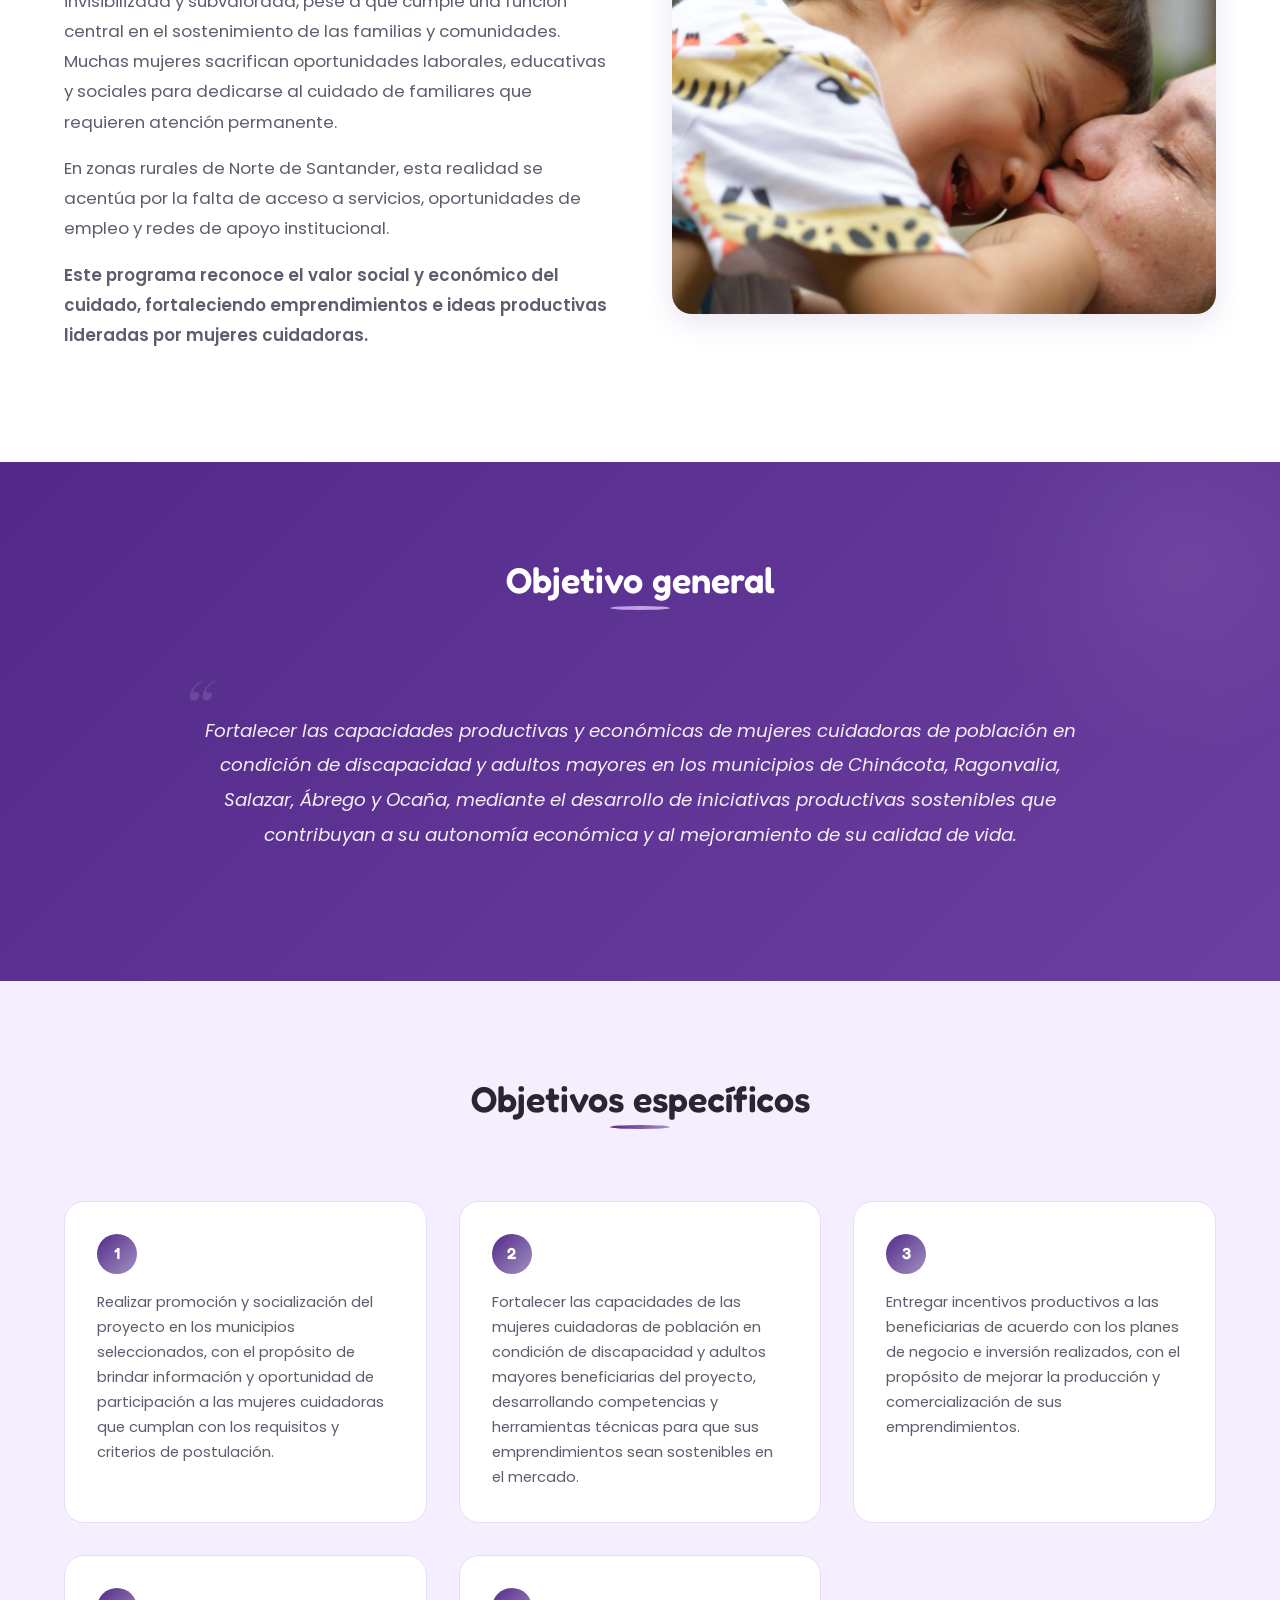
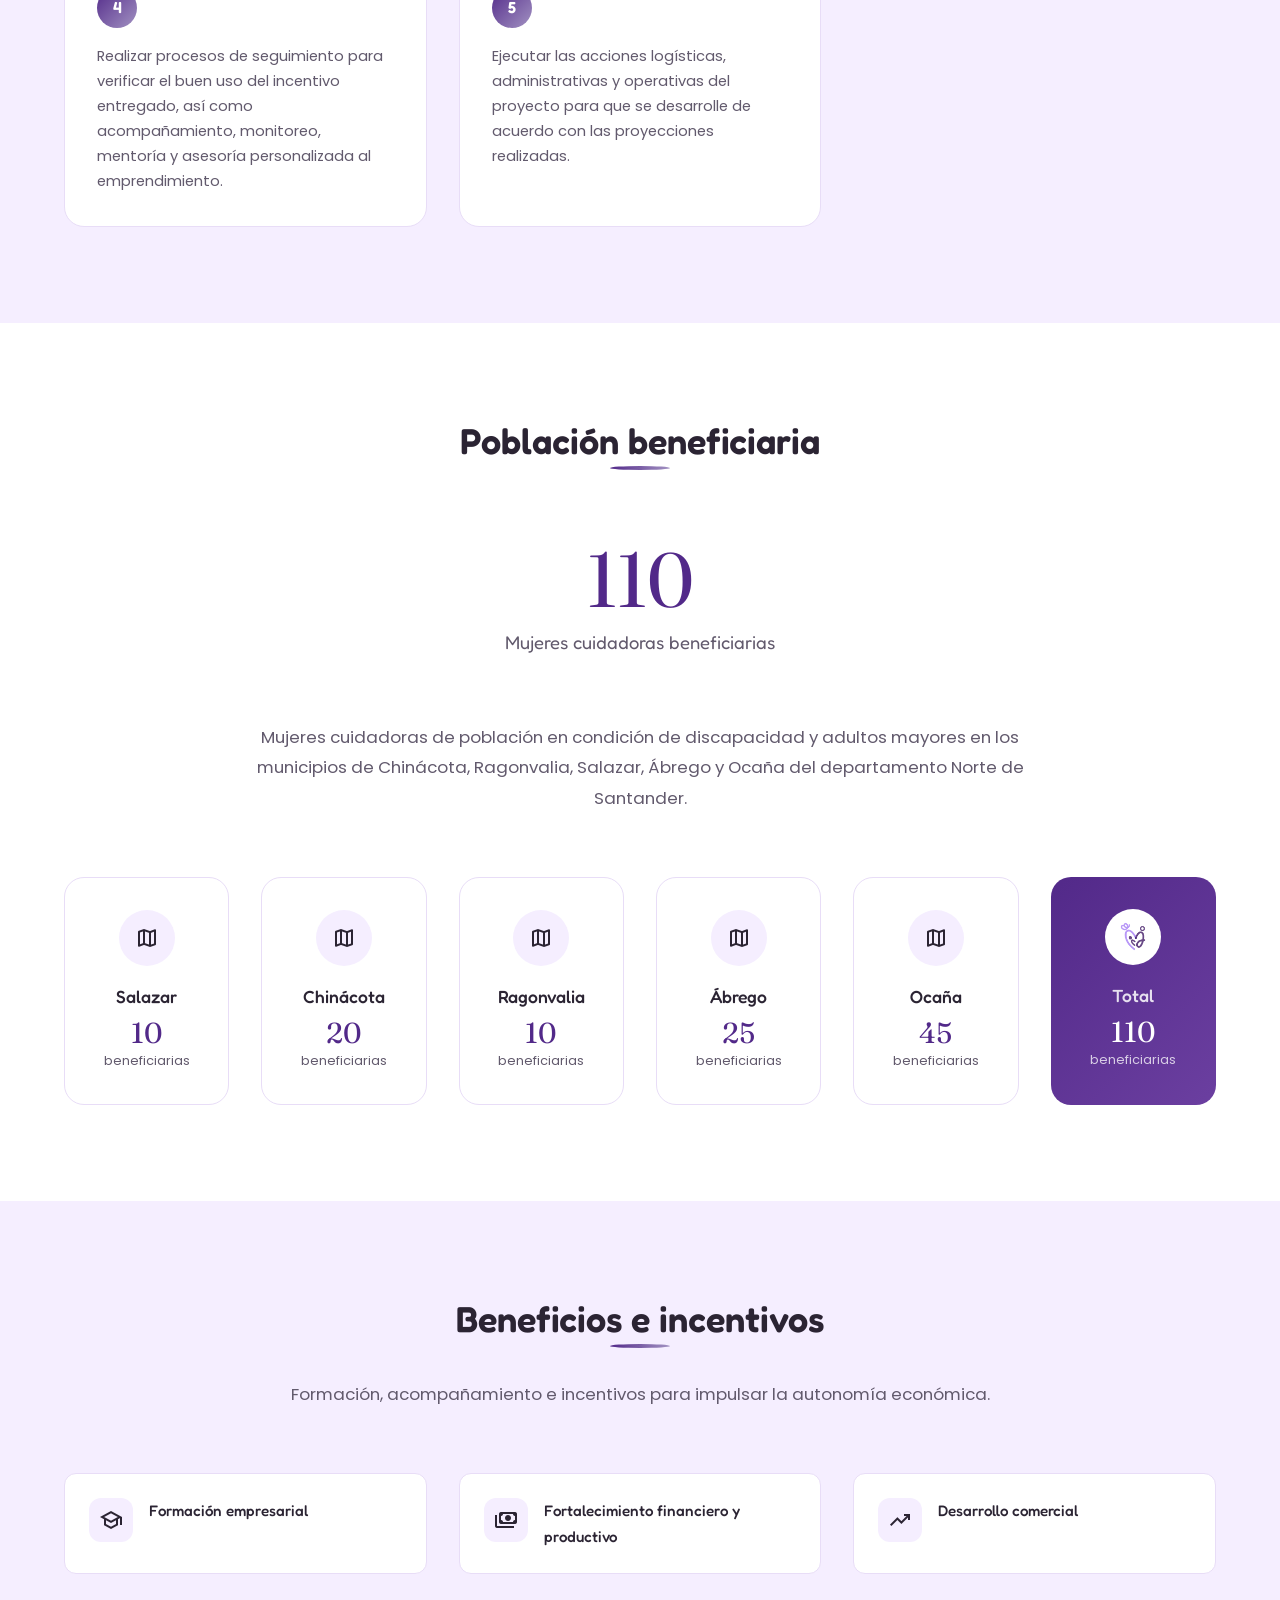
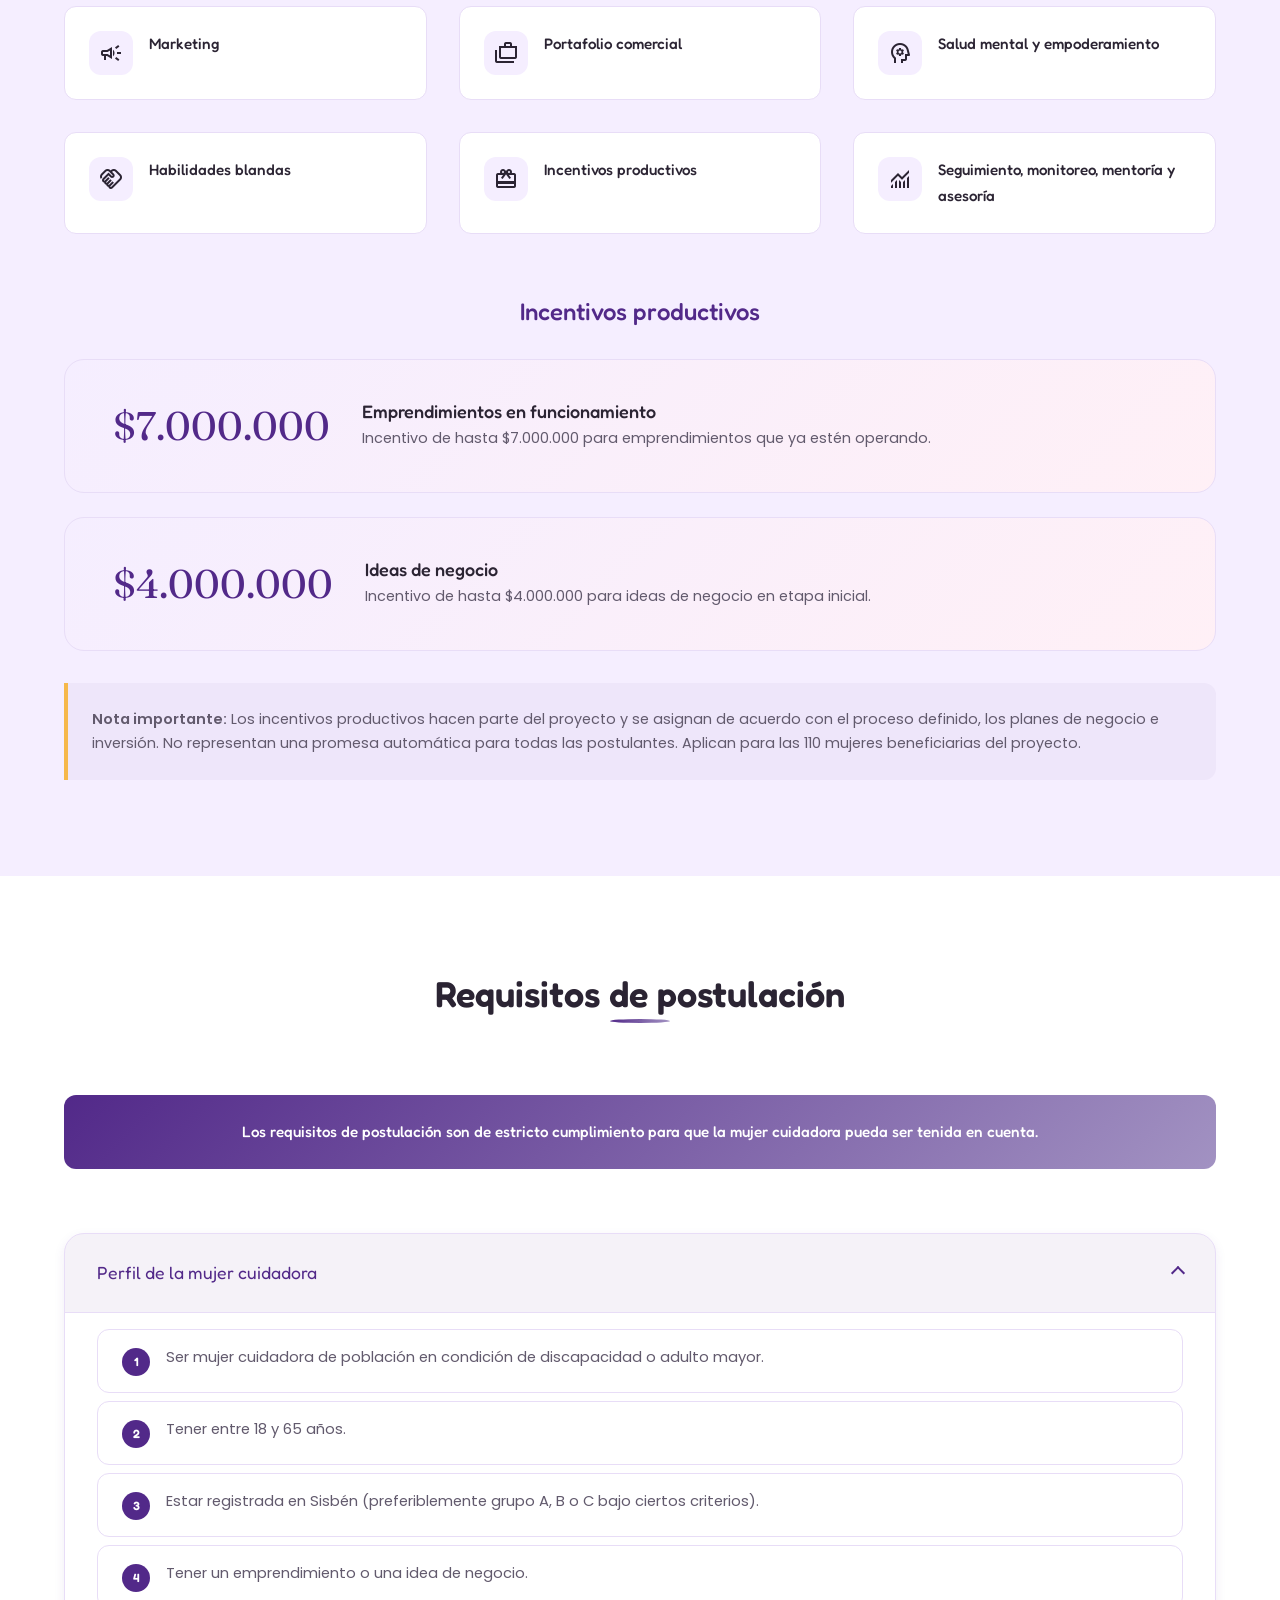
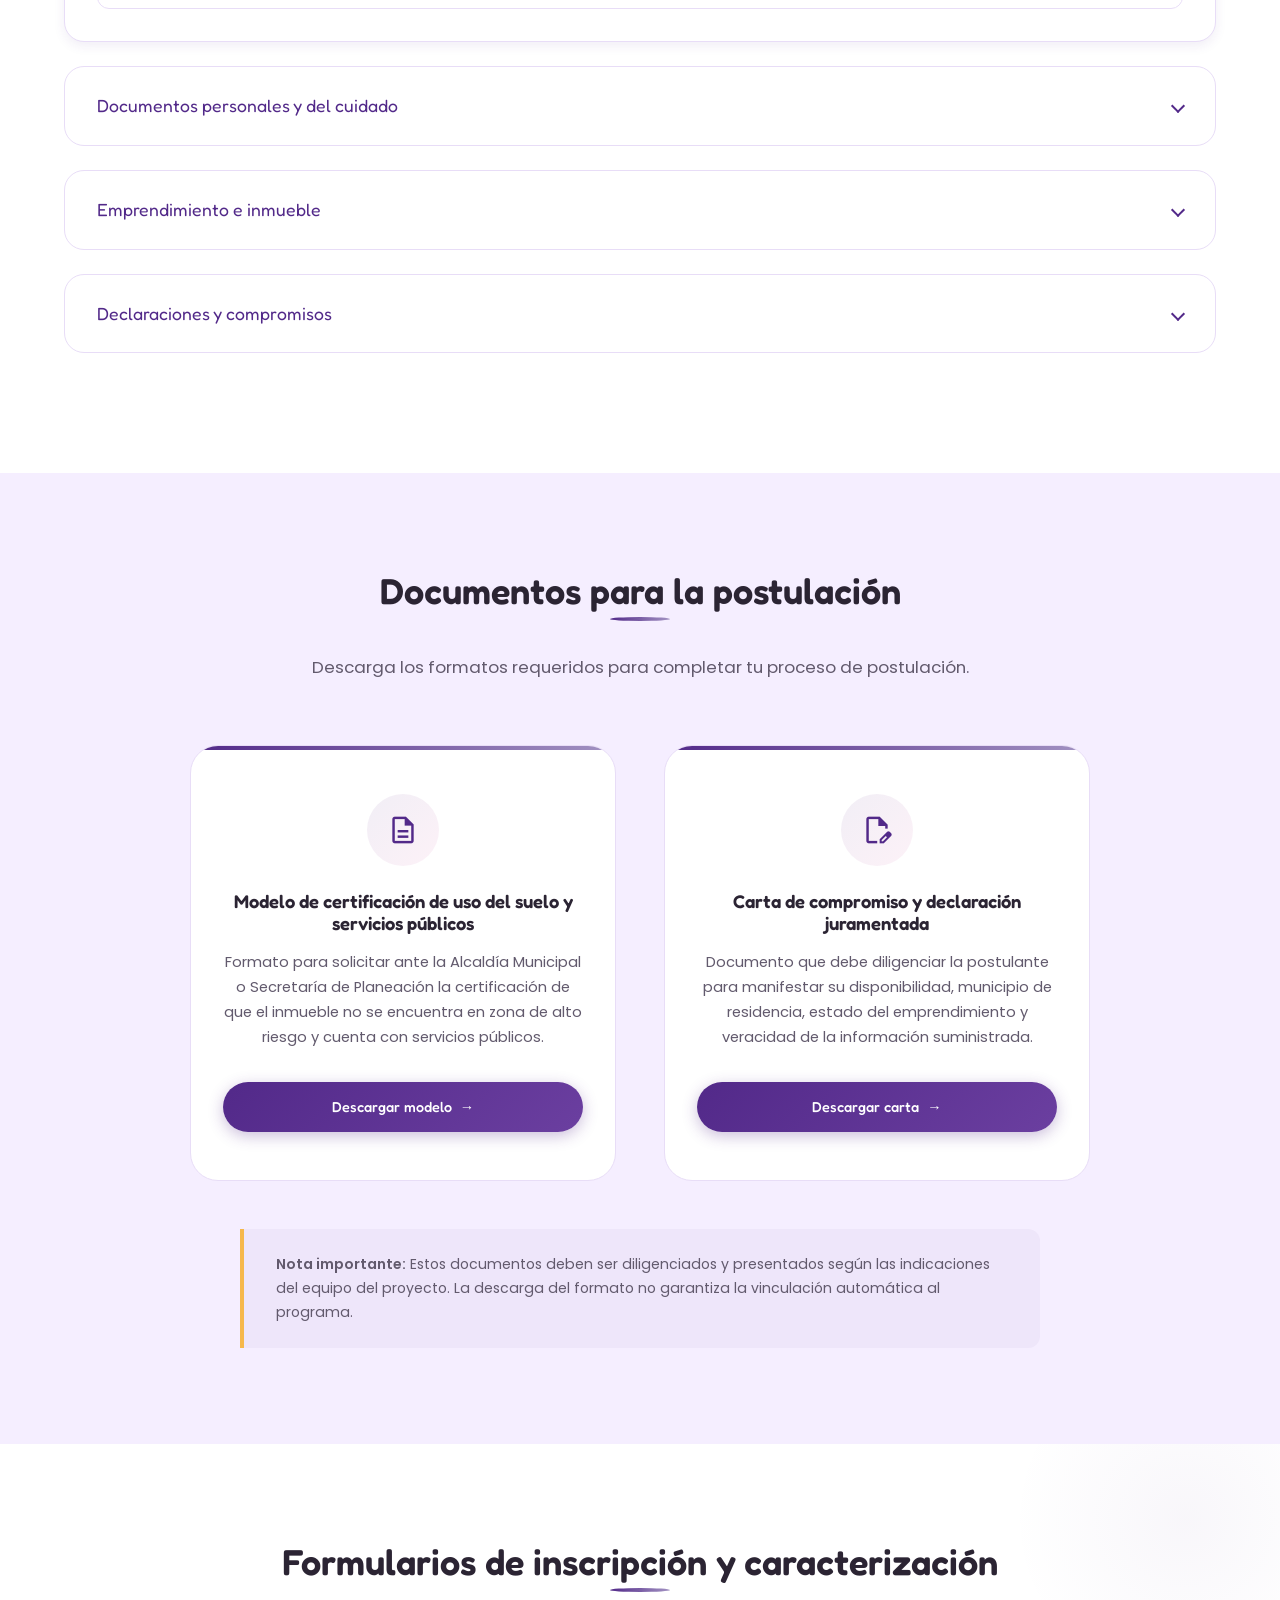
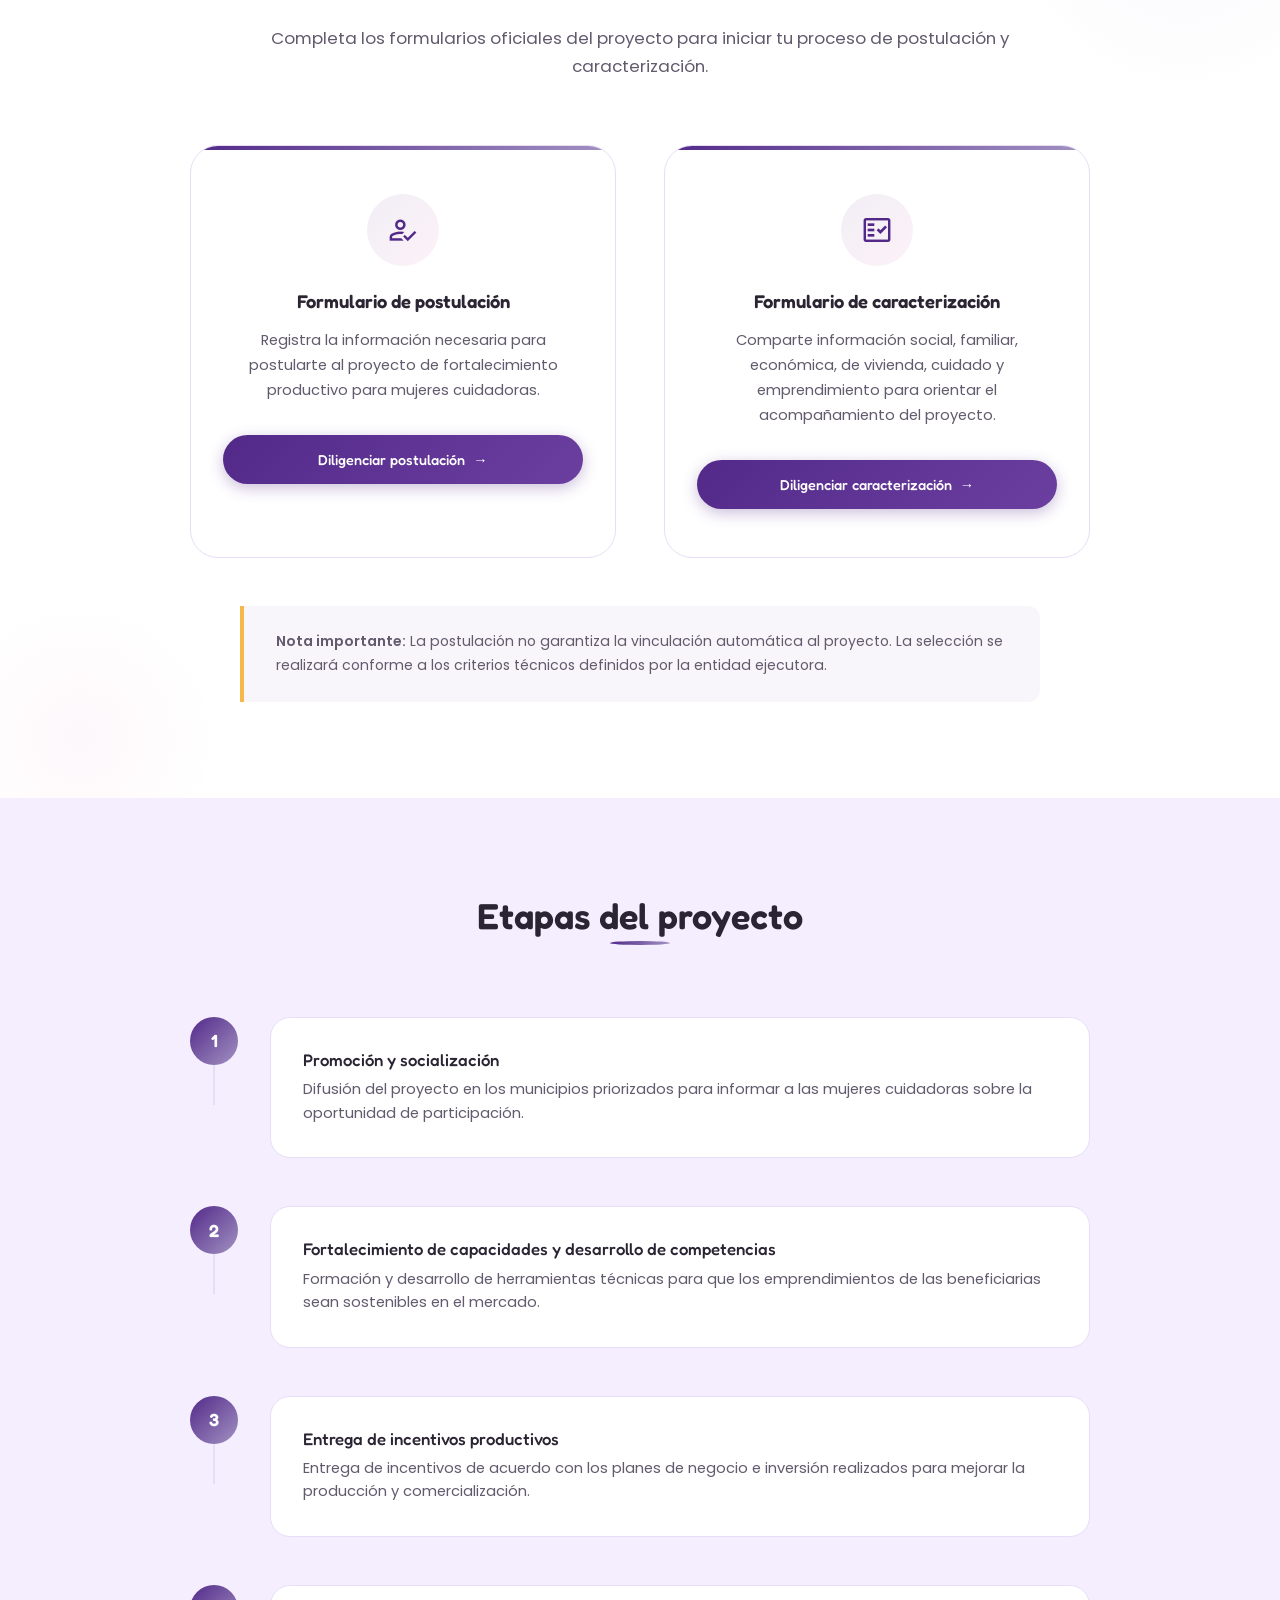
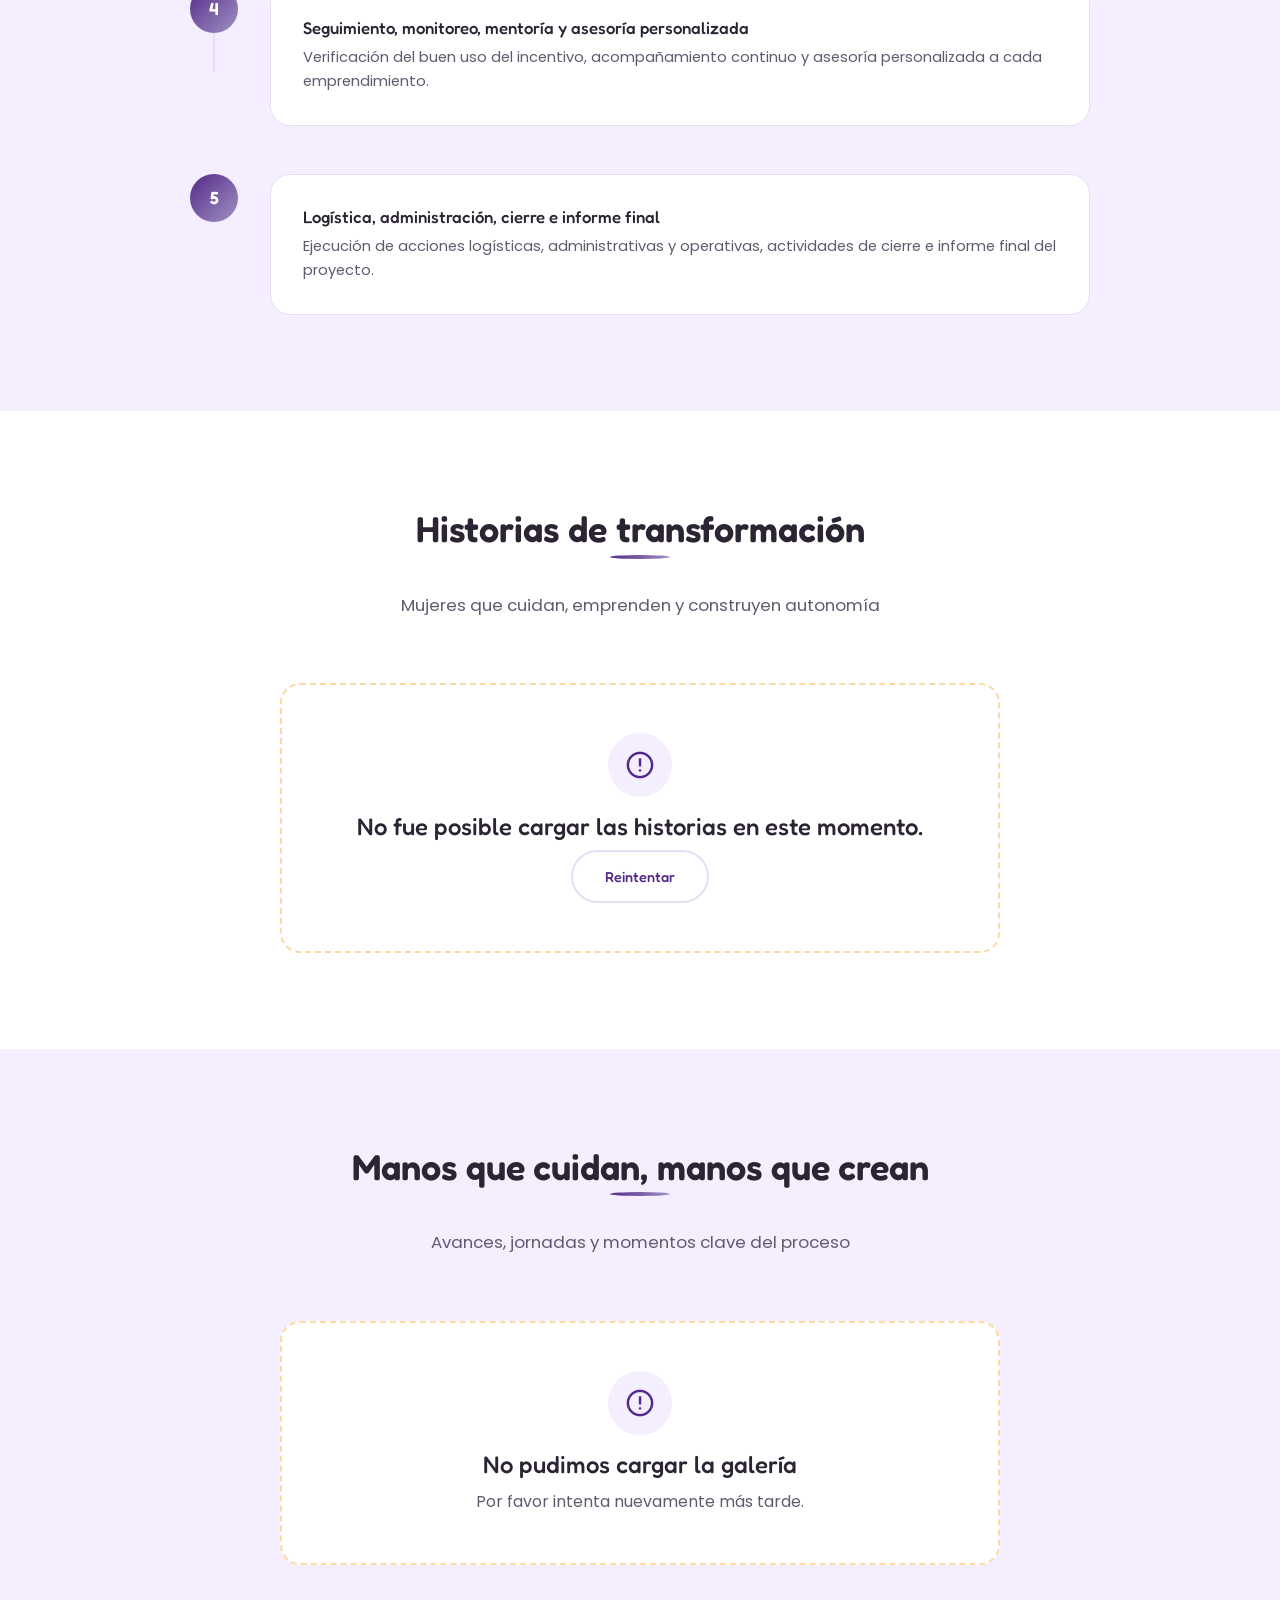
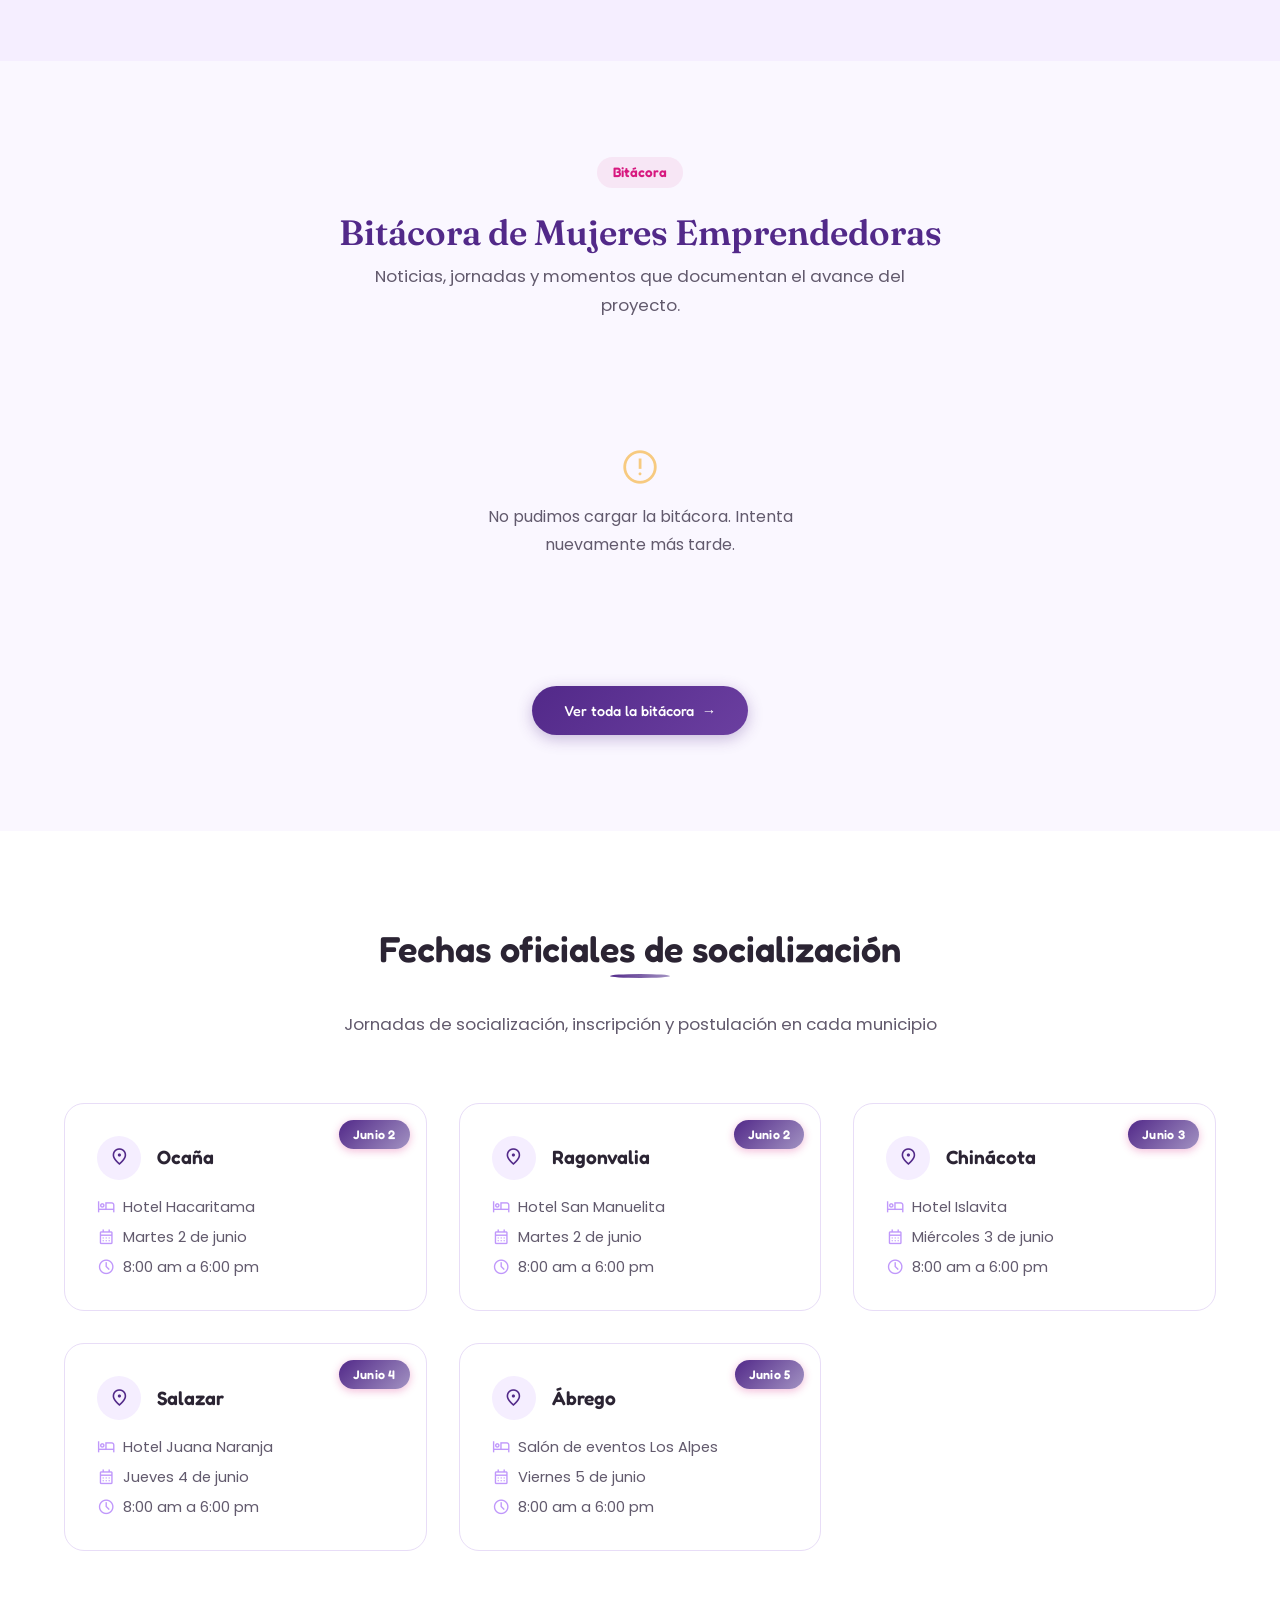
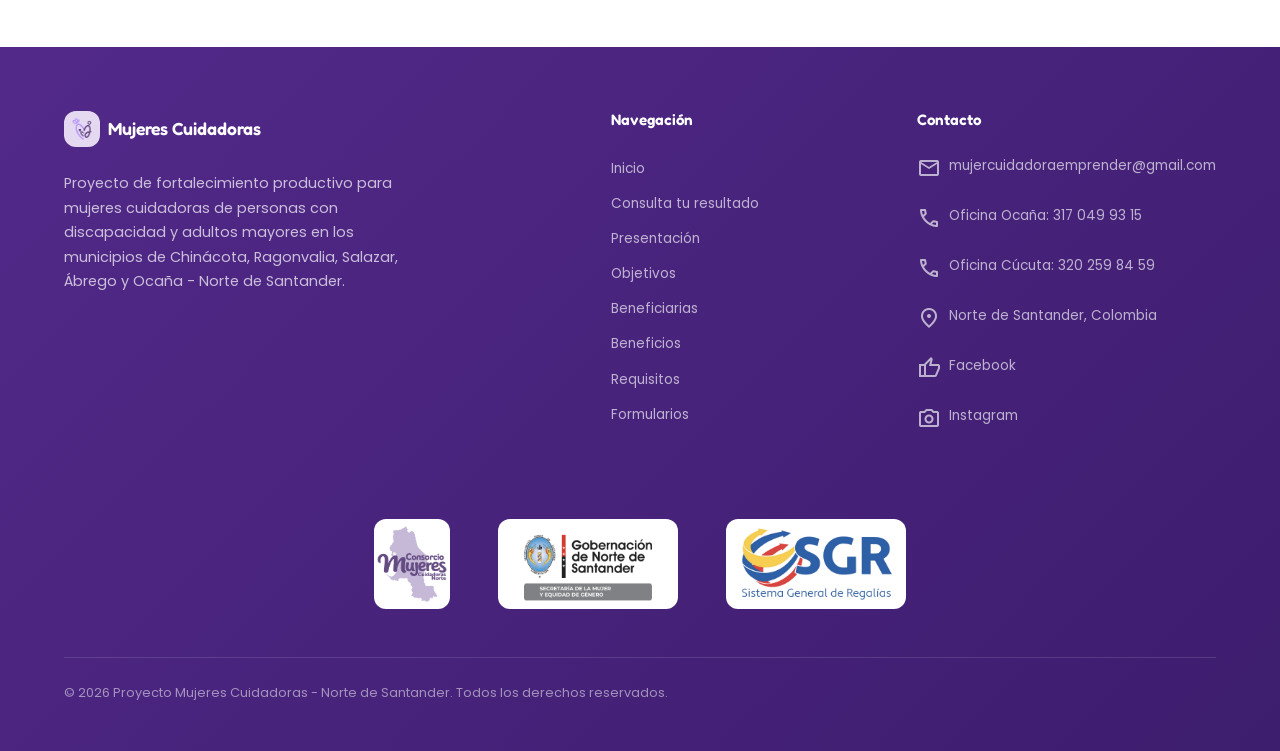
==== commit a12208ce: "wawaw" ====
--- a/index.html
+++ b/index.html
@@ -34,7 +34,6 @@
                 </button>
                 <ul class="site-nav__list" role="menubar">
                     <li role="none"><a href="#inicio" class="site-nav__link" role="menuitem">Inicio</a></li>
-                    <li role="none"><a href="#vacante" class="site-nav__link" role="menuitem">Vacante</a></li>
                     <li role="none"><a href="#consulta" class="site-nav__link" role="menuitem">Consulta tu
                             resultado</a></li>
                     <li role="none"><a href="#presentacion" class="site-nav__link" role="menuitem">Presentación</a></li>
@@ -104,44 +103,6 @@
             </div>
         </section>
 
-        <!-- VACANTE DE EMPLEO -->
-        <section class="section vacante" id="vacante" aria-label="Vacante de empleo">
-            <div class="container">
-                <div class="vacante__card">
-                    <div class="vacante__glow vacante__glow--1"></div>
-                    <div class="vacante__glow vacante__glow--2"></div>
-                    <div class="vacante__icon">
-                        <span class="material-symbols-outlined">campaign</span>
-                    </div>
-                    <div class="vacante__content">
-                        <span class="vacante__badge">Vacante de empleo</span>
-                        <h2 class="vacante__title">Estamos buscando</h2>
-                        <p class="vacante__role">Tecnólogo o Tecnóloga en <span class="vacante__role-accent">Educación
-                                y Trabajo Comunitario</span></p>
-                        <p class="vacante__desc">Con especialización técnica en proyectos productivos comunitarios y
-                            tres (3) años de experiencia.</p>
-                        <div class="vacante__meta">
-                            <span class="vacante__meta-item">
-                                <span class="material-symbols-outlined">school</span>
-                                Especialización en proyectos comunitarios
-                            </span>
-                            <span class="vacante__meta-item">
-                                <span class="material-symbols-outlined">work_history</span>
-                                3 años de experiencia
-                            </span>
-                        </div>
-                    </div>
-                    <div class="vacante__cta">
-                        <span class="vacante__cta-label">Envía tu hoja de vida al correo</span>
-                        <a href="mailto:mujercuidadoraemprender@gmail.com" class="vacante__cta-btn">
-                            <span class="material-symbols-outlined">mail</span>
-                            mujercuidadoraemprender@gmail.com
-                        </a>
-                    </div>
-                </div>
-            </div>
-        </section>
-
         <!-- CONSULTA DE RESULTADOS (documento, CSV) -->
         <section class="section consulta" id="consulta" aria-label="Consulta tu resultado">
             <div class="container">
--- a/css/main.css
+++ b/css/main.css
@@ -9,7 +9,6 @@
 @import url('./layout.css');
 @import url('./header.css');
 @import url('./hero.css');
-@import url('./vacante.css');
 @import url('./sections.css');
 @import url('./cards.css');
 @import url('./tables.css');
